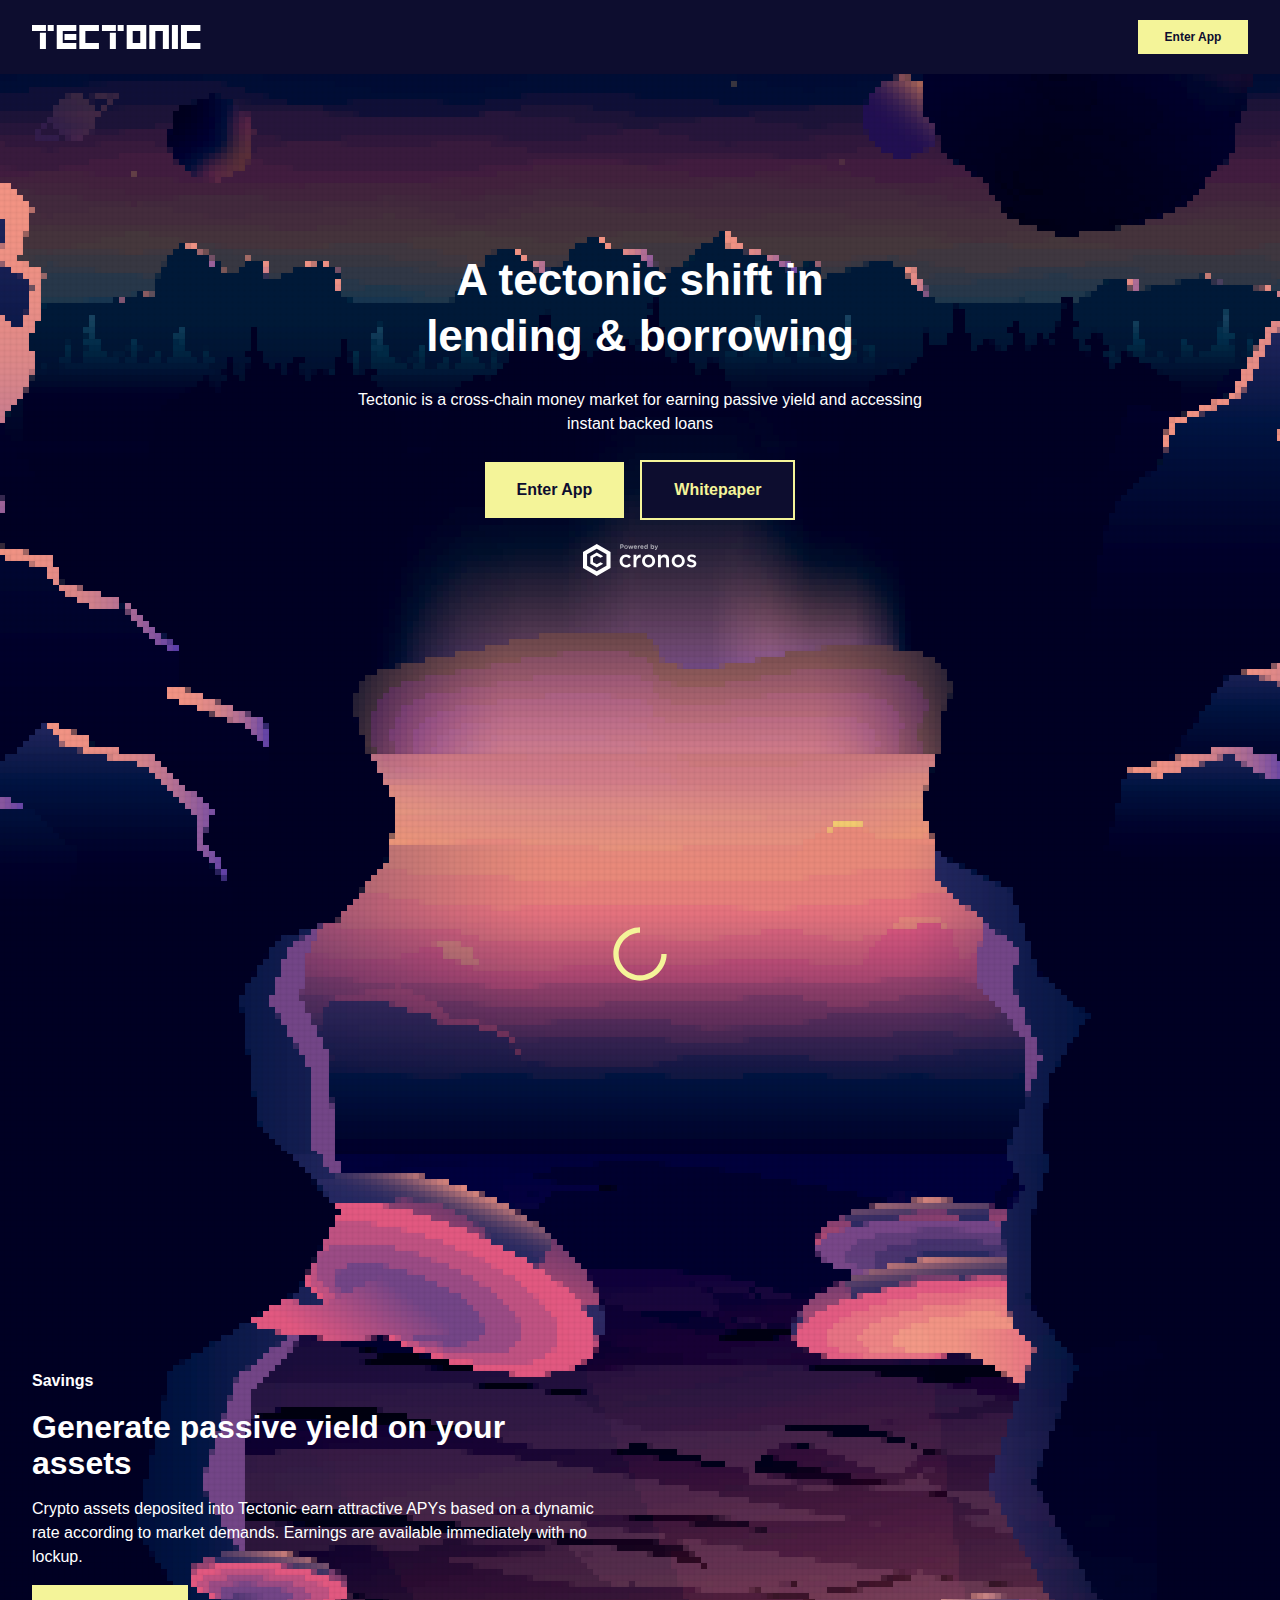
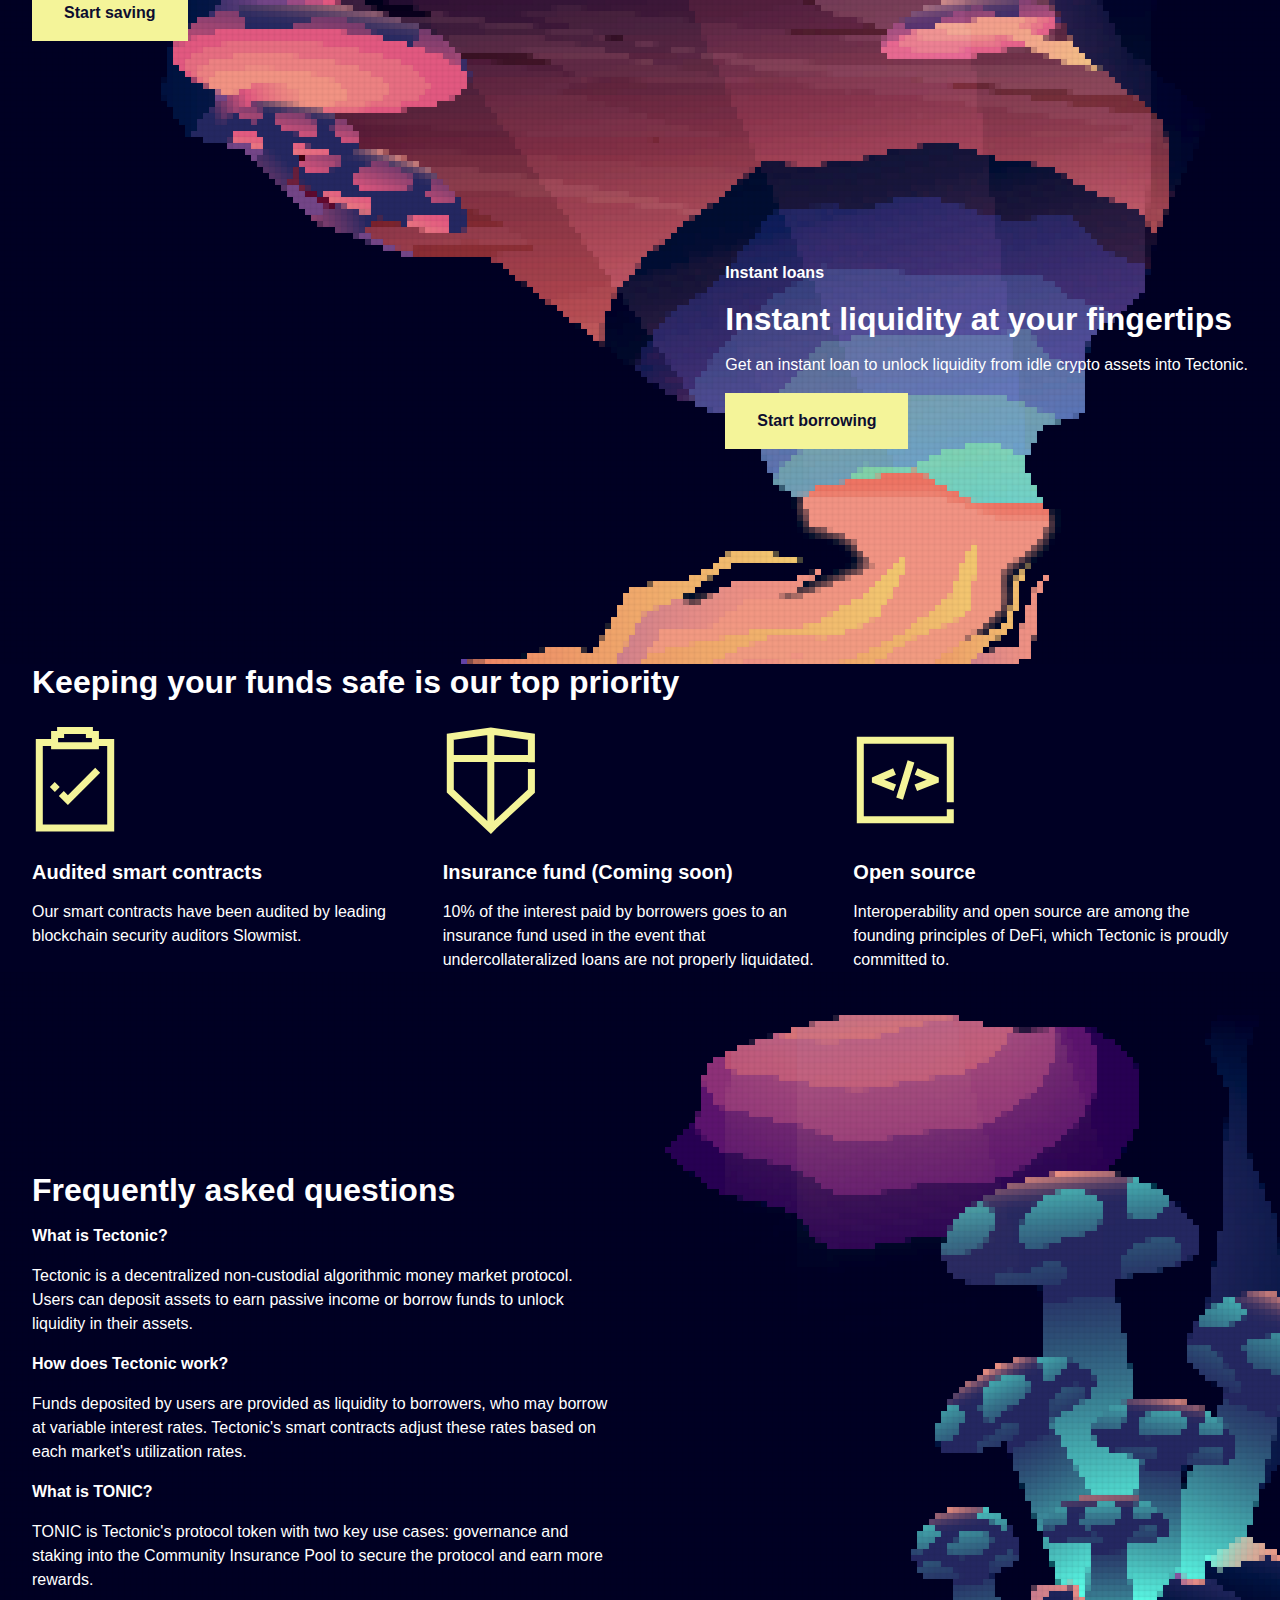
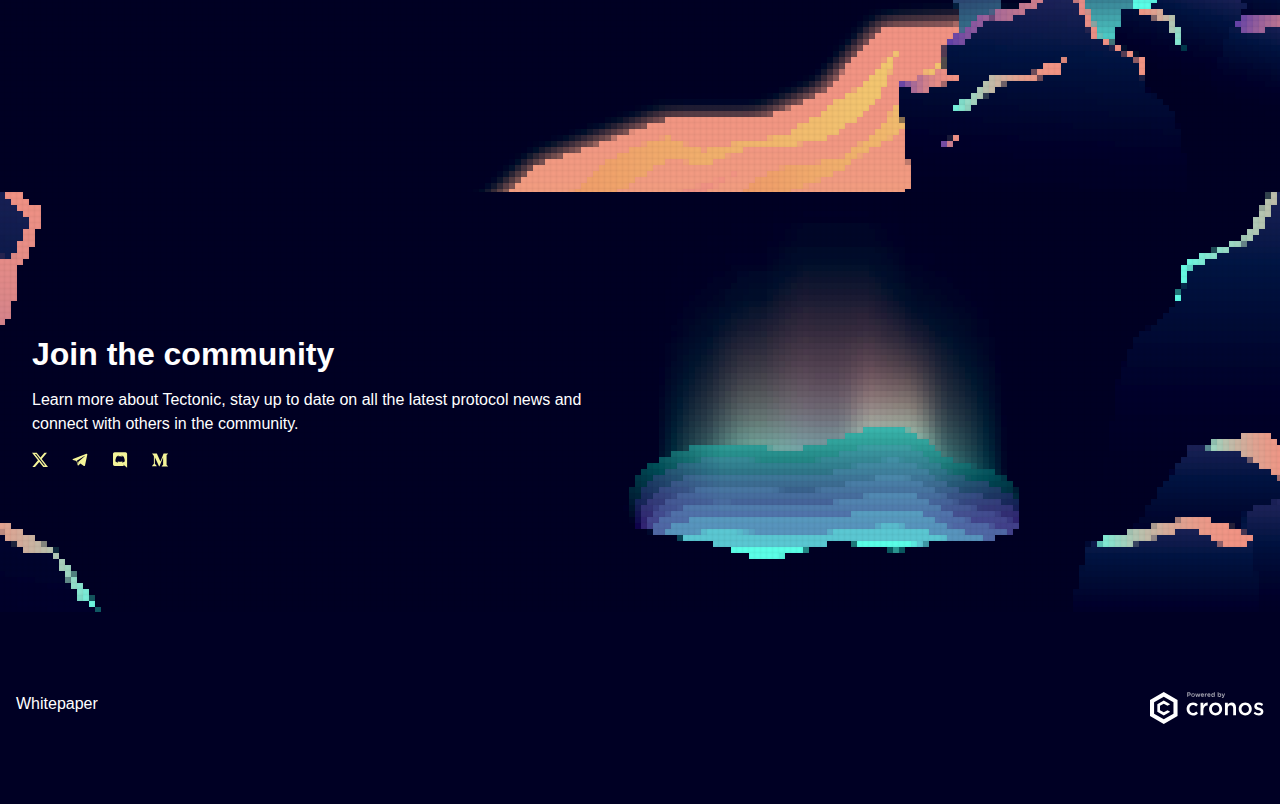
==== index.htm @ 7218499a "Add files via upload" ====
﻿<!DOCTYPE html><html><head><meta charset="utf-8"><meta name="viewport" content="width=device-width"><title>Crypto Loans - Earn, Lend and Borrow Crypto on Cronos | Tectonic</title><meta property="og:title" content="Crypto Loans - Earn, Lend and Borrow Crypto on Cronos | Tectonic"><meta property="og:image:alt" content="Crypto Loans - Earn, Lend and Borrow Crypto on Cronos | Tectonic"><meta name="twitter:title" content="Crypto Loans - Earn, Lend and Borrow Crypto on Cronos | Tectonic"><meta name="description" content="Tectonic is the first lending and borrowing platform of the Cronos ecosystem, powered by the TONIC governance token. Tectonic is your gateway to earn passive yield and accessing instant backed loans."><meta property="og:description" content="Tectonic is the first lending and borrowing platform of the Cronos ecosystem, powered by the TONIC governance token. Tectonic is your gateway to earn passive yield and accessing instant backed loans."><meta name="twitter:description" content="Tectonic is the first lending and borrowing platform of the Cronos ecosystem, powered by the TONIC governance token. Tectonic is your gateway to earn passive yield and accessing instant backed loans."><link rel="canonical" href="index.htm"><meta property="og:url" content="https://tectonic.finance/"><meta name="robots" content="index, follow, max-image-preview:large"><meta name="next-head-count" content="12"><link rel="icon" href="favicon.ico" sizes="any"><link rel="icon" href="icon.svg" type="image/svg+xml"><link rel="apple-touch-icon" href="apple-touch-icon.png"><link rel="manifest" href="manifest.webmanifest"><meta property="og:type" content="website"><meta property="og:image" content="https://tectonic.finance/assets/images/tectonic-banner.png"><meta property="og:site_name" content="Tectonic"><meta property="og:image:width" content="2000"><meta property="og:image:height" content="1000"><meta name="twitter:card" content="summary"><meta name="twitter:site" content="Tectonic"><meta name="twitter:image" content="https://tectonic.finance/assets/images/tectonic-banner.png"><link rel="preload" href="_next/static/css/7bace008965600a9.css" as="style"><link rel="stylesheet" href="_next/static/css/7bace008965600a9.css" data-n-g=""><noscript data-n-css=""></noscript><script defer="" nomodule="" src="_next/static/chunks/polyfills-c67a75d1b6f99dc8.js"></script><script src="_next/static/chunks/webpack-ae111f2d3a55ba76.js" defer=""></script><script src="_next/static/chunks/framework-8b7974553b1447ee.js" defer=""></script><script src="_next/static/chunks/main-c614d2a7a4d720ba.js" defer=""></script><script src="_next/static/chunks/pages/_app-7b3cba067f415919.js" defer=""></script><script src="_next/static/chunks/pages/index-b1480bbb6fadbadf.js" defer=""></script><script src="_next/static/_QkpFrs1NaNbDmNDRXl0k/_buildManifest.js" defer=""></script><script src="_next/static/_QkpFrs1NaNbDmNDRXl0k/_ssgManifest.js" defer=""></script></head><body class="bg-background text-white"><noscript><iframe src="https://www.googletagmanager.com/ns.html?id=GTM-WDXVLFX" height="0" width="0" style="display:none;visibility:hidden"></iframe></noscript><div id="__next" data-reactroot=""><nav class="bg-darkPrimary mobile:transparent desktop:px-4 tablet:px-4 mobile:px-2 flex pt-2.5 pb-2.5 z-11 justify-center mobile:fixed mobile:inset-x-0"><div class="flex w-full max-w-desktopContainer flex-row"><div class="flex flex-1 flex-col justify-center text-logo desktop:h-[34px] mobile:h-3"><svg xmlns="http://www.w3.org/2000/svg" width="1em" height="1em" fill="none" viewbox="0 0 169 24" class="h-3 w-[169px]"><g fill="#fff" clip-path="url(#tectonic_svg__a)"><path d="M24.739 0h19.59v6H30.763v12h13.564v6h-19.59V0zm7.75 8.998H44.32V15H32.49V9zM66.929 0v6H53.368v12h13.561v6h-19.59V0h19.59zM94.69 0h19.589v24h-19.59V0zm6.028 18h7.533V6h-7.533v12zM136.88 0v24h-6.025V6h-7.536v18h-6.025V0h19.586zm9.043 0v24h-6.028V0h6.028zm22.601 0v6h-13.561v12h13.561v6h-19.59V0h19.59zM83.873 7.735V24h-6.029V7.735h6.029zM69.943 0h13.954v6H69.943V0zM85.64 6h6.029V0H85.64v6zM13.924 7.735V24H7.901V7.735h6.023zM0 0h13.957v6H0V0zm15.699 6h6.025V0H15.7v6z"></path></g><defs><clippath id="tectonic_svg__a"><path fill="#fff" d="M0 0h168.775v24H0z"></path></clippath></defs></svg></div><div class="flex flex-1 justify-end mobile:hidden"><a class="font-semibold inline-block bg-yellowPrimary text-darkPrimary text-small py-1 px-2 inline-block min-w-[110px] text-center" href="markets/index.htm"><span>Enter App</span></a></div><div class="flex flex-1 flex-row justify-end desktop:hidden tablet:hidden"><button class="text-large"><svg width="1em" height="1em" viewbox="0 0 24 24" fill="none" xmlns="http://www.w3.org/2000/svg"><path d="M21.25 5H2.75a.75.75 0 000 1.5h18.5a.75.75 0 000-1.5zM21.25 11H2.75a.75.75 0 000 1.5h18.5a.75.75 0 000-1.5zM21.25 17H2.75a.75.75 0 000 1.5h18.5a.75.75 0 000-1.5z" fill="#fff"></path></svg></button></div></div></nav><div class="desktop:hidden tablet:hidden mobile:h-8"></div><main><div style="height:680px"><div style="height:680px" class="absolute -z-1 flex w-screen items-center justify-center"><img style="height:100%;width:1920px;overflow-y:hidden" class="object-cover" alt="Hero" src="images/hero-background.png"></div><section class="desktop:px-4 tablet:px-4 mobile:px-2 flex content-center justify-center h-full"><div class="desktop:max-w-desktopContainer w-full flex items-center justify-center"><div style="max-width:583px" class="flex flex-col items-center justify-center"><h1 class="text-white text-heading1 font-bold mb-3 inline-block text-center"><span class="block">A tectonic shift in</span><span class="block">lending &amp; borrowing</span></h1><p class="text-white text-body mb-3 text-center">Tectonic is a cross-chain money market for earning passive yield and accessing instant backed loans</p><div class="mb-3 flex w-full items-center justify-center mobile:flex-col"><a class="font-semibold inline-block bg-yellowPrimary text-darkPrimary text-body py-2 px-4 inline-block desktop:mr-2 tablet:mr-2 mobile:mb-2" href="markets.html">Enter App</a><a class="font-semibold inline-block bg-darkPrimary border-2 border-yellowPrimary text-yellowPrimary text-body py-2 px-4 inline-block" rel="noopener noreferrer" target="_blank" href="https://tectonic.gitbook.io/docs/introduction/what-is-tectonic">Whitepaper</a></div><div class="flex flex-1 flex-col justify-start"><svg width="1em" height="1em" viewbox="0 0 114 32" fill="none" xmlns="http://www.w3.org/2000/svg" class="h-4 w-[114px]"><path d="M13.776 0L0 8.002V24l13.776 8 13.773-8V8.002L13.776 0zm9.691 21.63l-9.691 5.627-9.694-5.628V10.373l9.694-5.628 9.691 5.628v11.256z" fill="#fff"></path><path d="M20.209 19.737l-6.433 3.736-6.435-3.736v-7.472l6.435-3.737 6.433 3.737-2.68 1.556-3.753-2.18-3.755 2.18v4.358l3.755 2.18 3.753-2.18 2.68 1.558zM53.368 13.603v-2.777h-2.833v12.328h2.833v-4.693c0-3.27 1.719-4.881 4.179-4.881h.162v-2.989c-2.16-.093-3.57 1.167-4.341 3.012zm12.236-3.035c-3.761 0-6.546 2.92-6.546 6.444v.047c0 3.5 2.762 6.381 6.5 6.381 3.784 0 6.571-2.919 6.571-6.422v-.046c0-3.532-2.756-6.404-6.525-6.404zm3.716 6.49c0 2.125-1.441 3.9-3.716 3.9-2.182 0-3.736-1.797-3.736-3.946v-.046c0-2.149 1.44-3.923 3.69-3.923 2.205 0 3.761 1.797 3.761 3.969v.047zm-26.216 3.9c-2.16 0-3.668-1.75-3.668-3.946v-.046c0-2.149 1.509-3.923 3.553-3.923 1.391 0 2.297.654 3.156 1.542l1.766-1.892c-1.161-1.262-2.602-2.125-4.9-2.125-3.693 0-6.381 2.942-6.381 6.444v.047c0 3.5 2.692 6.381 6.338 6.381 2.392 0 3.808-.957 5.015-2.311l-1.694-1.682c-.91.904-1.861 1.51-3.185 1.51zm66.491-5.089c-1.441-.467-2.763-.842-2.763-1.752v-.047c0-.677.628-1.215 1.719-1.215 1.029 0 2.275.445 3.459 1.168l1.115-2.008a8.464 8.464 0 00-4.504-1.401c-2.439 0-4.366 1.424-4.366 3.783v.048c0 2.334 2.019 3.087 3.831 3.594 1.441.444 2.74.772 2.74 1.729v.047c0 .824-.696 1.33-1.904 1.33-1.254 0-2.676-.512-4.017-1.517l-1.253 1.914a8.438 8.438 0 005.2 1.853c2.554 0 4.551-1.284 4.551-3.876v-.047c-.01-2.226-2.036-3.043-3.818-3.603h.01zm-27.968-5.3c-1.904 0-3.042 1.002-3.83 2.146v-1.89h-2.833v12.33h2.833v-6.96c0-1.915 1.136-3.06 2.762-3.06 1.672 0 2.625 1.1 2.625 3.014v7h2.808v-7.865c0-2.849-1.592-4.716-4.365-4.716zm13.63 0c-3.76 0-6.546 2.918-6.546 6.443v.047c0 3.5 2.763 6.381 6.5 6.381 3.784 0 6.572-2.919 6.572-6.422v-.046c0-3.532-2.767-6.404-6.526-6.404zm3.716 6.49c0 2.124-1.441 3.899-3.716 3.899-2.182 0-3.738-1.797-3.738-3.946v-.046c0-2.149 1.44-3.923 3.693-3.923 2.204 0 3.76 1.797 3.76 3.969v.047z" fill="#fff"></path><path d="M37.167.352h1.853c1.074 0 1.727.638 1.727 1.56v.013c0 1.043-.824 1.585-1.824 1.585h-.756v1.354h-.992L37.167.352zm1.779 2.275c.496 0 .786-.297.786-.684v-.012c0-.445-.309-.683-.805-.683h-.768v1.379h.787zM41.17 3.156v-.013a1.813 1.813 0 011.876-1.799A1.795 1.795 0 0144.9 3.13v.014a1.871 1.871 0 01-3.738.013h.01zm2.772 0v-.013a.917.917 0 00-1.263-.885.885.885 0 00-.54.871v.014a.917.917 0 001.263.884.885.885 0 00.54-.871zM45.175 1.408h.992l.562 2.092.65-2.108h.845l.658 2.114.566-2.102h.974l-1.077 3.48h-.883l-.663-2.12-.677 2.12h-.877l-1.07-3.476zM50.68 3.156v-.013c0-.986.701-1.799 1.708-1.799 1.153 0 1.682.896 1.682 1.876 0 .078 0 .168-.013.259h-2.404a.799.799 0 00.844.675 1.13 1.13 0 00.838-.354l.56.496a1.824 1.824 0 01-3.216-1.14zm2.43-.29c-.06-.439-.317-.735-.728-.735-.412 0-.671.29-.748.735h1.476zM54.798 1.408h.988v.698c.206-.478.523-.787 1.102-.762v1.03h-.052c-.65 0-1.05.393-1.05 1.218v1.276h-.988v-3.46zM57.227 3.156v-.013c0-.986.703-1.799 1.707-1.799 1.155 0 1.684.896 1.684 1.876 0 .078 0 .168-.015.259h-2.4a.799.799 0 00.844.675 1.137 1.137 0 00.838-.354l.56.496a1.823 1.823 0 01-3.218-1.14zm2.436-.29c-.058-.439-.315-.735-.729-.735s-.669.29-.747.735h1.476zM61.194 3.144v-.015c0-1.153.754-1.785 1.573-1.785a1.328 1.328 0 011.077.509V.159h.977v4.706h-.977v-.497a1.272 1.272 0 01-1.077.56c-.805 0-1.573-.632-1.573-1.784zm2.662 0v-.015c0-.572-.38-.953-.838-.953-.457 0-.85.375-.85.953v.015c0 .572.385.953.844.953.46 0 .844-.381.844-.953zM68.613 4.414v.45h-.98V.16h.98v1.747a1.27 1.27 0 011.077-.562c.805 0 1.573.632 1.573 1.785v.015c0 1.152-.754 1.784-1.573 1.784a1.33 1.33 0 01-1.077-.514zm1.67-1.27v-.015c0-.572-.387-.953-.844-.953-.457 0-.838.38-.838.953v.015c0 .572.38.953.838.953.457 0 .844-.373.844-.953zM74.093 1.408h1.017l-1.328 3.533c-.263.702-.547.965-1.134.965a1.618 1.618 0 01-.869-.239l.328-.708a.908.908 0 00.411.136.327.327 0 00.342-.226l-1.346-3.46h1.029l.786 2.352.764-2.353z" fill="#fff" fill-opacity="0.6"></path></svg></div></div></div></section></div><div style="height:400px"><div style="height:400px" class="absolute -z-1 flex w-screen items-center justify-center"><img style="height:100%;width:1920px;overflow-y:hidden" class="object-cover" alt="Hero" src="images/total-value-background.png"></div><section class="desktop:px-4 tablet:px-4 mobile:px-2 flex content-center justify-center h-full"><div class="desktop:max-w-desktopContainer w-full flex items-center justify-center mobile:items-center"><div class="max-w-xl"><svg width="1em" height="1em" viewbox="0 0 24 24" fill="none" xmlns="http://www.w3.org/2000/svg" class="inline-block h-8 w-8 animate-spin"><path d="M12 22c5.421 0 10-4.579 10-10h-2c0 4.337-3.663 8-8 8s-8-3.663-8-8c0-4.336 3.663-8 8-8V2C6.579 2 2 6.58 2 12c0 5.421 4.579 10 10 10z" fill="#F4F499"></path></svg></div></div></section></div><div style="height:1110px"><div style="height:1110px" class="absolute -z-1 flex w-screen items-center justify-center"><img style="height:100%;width:1920px;overflow-y:hidden" class="object-cover" alt="Hero" src="images/introduction-background.png"></div><section class="desktop:px-4 tablet:px-4 mobile:px-2 flex content-center justify-center h-full"><div class="desktop:max-w-desktopContainer w-full flex flex-col items-start justify-center mobile:items-center"><div class="mb-[220px]"><div class="flex flex-col max-w-xl"><div class="mb-2"><h2 class="text-white font-semibold">Savings</h2></div><div class="mb-2"><h3 class="text-white text-heading2 font-bold">Generate passive yield on your assets</h3></div><div class="mb-2"><p class="text-white text-body">Crypto assets deposited into Tectonic earn attractive APYs based on a dynamic rate according to market demands. Earnings are available immediately with no lockup.</p></div><div class=""><a class="font-semibold inline-block bg-yellowPrimary text-darkPrimary text-body py-2 px-4 inline-block" href="markets/index.htm">Start saving</a></div></div></div><div class="self-end"><div class="flex flex-col max-w-xl"><div class="mb-2"><h2 class="text-white font-semibold">Instant loans</h2></div><div class="mb-2"><h3 class="text-white text-heading2 font-bold">Instant liquidity at your fingertips</h3></div><div class="mb-2"><p class="text-white text-body">Get an instant loan to unlock liquidity from idle crypto assets into Tectonic.</p></div><div class=""><a class="font-semibold inline-block bg-yellowPrimary text-darkPrimary text-body py-2 px-4 inline-block" href="markets/index.htm">Start borrowing</a></div></div></div></div></section></div><div><section class="desktop:px-4 tablet:px-4 mobile:px-2 flex content-center justify-center h-full"><div class="desktop:max-w-desktopContainer w-full flex items-center justify-center"><div class="flex flex-col"><div class="mb-2"><h2 class="text-white text-heading2 font-bold">Keeping your funds safe is our top priority</h2></div><div class=""><div class="flex flex-col desktop:flex-row "><div class="desktop:mr-2 tablet:mb-2 mobile:mb-2 flex-1"><div class="flex flex-col"><div class="mb-2"><svg width="1em" height="1em" viewbox="0 0 128 128" fill="none" xmlns="http://www.w3.org/2000/svg" class="w-[128px] h-[128px]"><path d="M44 29.8h19.4V18.5h-6v-4H28.6v4h-6v11.3H44z" stroke="#F4F499" stroke-width="7" stroke-miterlimit="10"></path><path d="M22.6 26.4H7.3V112h71.4V26.4H63.4" stroke="#F4F499" stroke-width="7" stroke-miterlimit="10"></path><path d="M29.3 77.5l6.6 6.6 29.8-29.8M25.3 73.5l-5-4.9" stroke="#F4F499" stroke-width="7" stroke-miterlimit="10"></path></svg></div><div class="mb-2"><h3 class="text-white text-heading3 font-bold">Audited smart contracts</h3></div><div class=""><p class="text-white text-body">Our smart contracts have been audited by leading blockchain security auditors Slowmist.</p></div></div></div><div class="desktop:mr-2 tablet:mb-2 mobile:mb-2 flex-1"><div class="flex flex-col"><div class="mb-2"><svg width="1em" height="1em" viewbox="0 0 128 128" fill="none" xmlns="http://www.w3.org/2000/svg" class="w-[128px] h-[128px]"><path d="M88.4 46.2V20.8L47.8 15 7.3 20.8v54.3L47.8 113l2.7-2.8 37.9-35.1v-22M7.3 42.6h81.1M47.8 15v98" stroke="#F4F499" stroke-width="7" stroke-miterlimit="10"></path></svg></div><div class="mb-2"><h3 class="text-white text-heading3 font-bold">Insurance fund (Coming soon)</h3></div><div class=""><p class="text-white text-body">10% of the interest paid by borrowers goes to an insurance fund used in the event that undercollateralized loans are not properly liquidated.</p></div></div></div><div class="flex-1"><div class="flex flex-col"><div class="mb-2"><svg width="1em" height="1em" viewbox="0 0 128 128" fill="none" xmlns="http://www.w3.org/2000/svg" class="w-[128px] h-[128px]"><path d="M97.3 86.2V24.3h-90v79.4h90V93.2" stroke="#F4F499" stroke-width="7" stroke-miterlimit="10"></path><path d="M41.5 55.5l-19.1 8.3v.3l6.2 2.5 13.2 5.1M63.1 55.5l19.2 8.3v.3l-6.2 2.5-13.3 5.1M58 45.4L46.6 82.6" stroke="#F4F499" stroke-width="7" stroke-miterlimit="10"></path></svg></div><div class="mb-2"><h3 class="text-white text-heading3 font-bold">Open source</h3></div><div class=""><p class="text-white text-body">Interoperability and open source are among the founding principles of DeFi, which Tectonic is proudly committed to.</p></div></div></div></div></div></div></div></section></div><div style="height:820px"><div style="height:820px" class="absolute -z-1 flex w-screen items-center justify-center"><img style="height:100%;width:1920px;overflow-y:hidden" class="object-cover" alt="Hero" src="images/faq-background.png"></div><section class="desktop:px-4 tablet:px-4 mobile:px-2 flex content-center justify-center h-full"><div class="desktop:max-w-desktopContainer w-full flex flex-col items-start justify-center mobile:items-center"><div class="flex flex-col max-w-xl"><div class="mb-2"><h2 class="text-white text-heading2 font-bold">Frequently asked questions</h2></div><div class="mb-2"><h3 class="text-white font-semibold">What is Tectonic?</h3></div><div class="mb-2"><p class="text-white text-body">Tectonic is a decentralized non-custodial algorithmic money market protocol. Users can deposit assets to earn passive income or borrow funds to unlock liquidity in their assets.</p></div><div class="mb-2"><h3 class="text-white font-semibold">How does Tectonic work?</h3></div><div class="mb-2"><p class="text-white text-body">Funds deposited by users are provided as liquidity to borrowers, who may borrow at variable interest rates. Tectonic&#x27;s smart contracts adjust these rates based on each market&#x27;s utilization rates.</p></div><div class="mb-2"><h3 class="text-white font-semibold">What is TONIC?</h3></div><div class=""><p class="text-white text-body">TONIC is Tectonic&#x27;s protocol token with two key use cases: governance and staking into the Community Insurance Pool to secure the protocol and earn more rewards.</p></div></div></div></section></div><div style="height:420px"><div style="height:420px" class="absolute -z-1 flex w-screen items-center justify-center"><img style="height:100%;width:1920px;overflow-y:hidden" class="object-cover" alt="Hero" src="images/community-background.png"></div><section class="desktop:px-4 tablet:px-4 mobile:px-2 flex content-center justify-center h-full"><div class="desktop:max-w-desktopContainer w-full flex items-center justify-start mobile:justify-center"><div class="flex flex-col max-w-xl"><div class="mb-2"><h2 class="text-white text-heading2 font-bold">Join the community</h2></div><div class="mb-2"><p class="text-white text-body">Learn more about Tectonic, stay up to date on all the latest protocol news and connect with others in the community.</p></div><div class=""><div class="flex flex-row items-center"><a class="pr-3" href="https://twitter.com/TectonicFi" rel="noopener noreferrer" target="_blank"><svg width="1em" height="1em" viewbox="0 0 36 36" fill="none" xmlns="http://www.w3.org/2000/svg"><path fill-rule="evenodd" clip-rule="evenodd" d="M13.486 18.658L0 1.5h10.682l8.325 10.605L27.9 1.548h5.883L21.85 15.728 36 33.751H25.35l-9.014-11.468-9.624 11.436H.797l12.69-15.061zm13.416 11.914L6.55 4.679h2.578l20.327 25.893h-2.553z" fill="#F4F499"></path></svg></a><a class="pr-3" href="https://t.me/TectonicOfficial" rel="noopener noreferrer" target="_blank"><svg width="1em" height="1em" viewbox="0 0 24 20" fill="none" xmlns="http://www.w3.org/2000/svg"><path fill-rule="evenodd" clip-rule="evenodd" d="M1.44 8.53L21.61.66A1.049 1.049 0 0123 1.87l-3.48 16.44c-.03.15-.1.29-.19.42-.35.48-1.03.59-1.51.23l-5.2-3.82-2.65 2.71a.883.883 0 01-1.47-.35l-1.88-6.07L1.5 9.92a.755.755 0 01-.49-.45.73.73 0 01.43-.94zm8.21 4.08l9.4-8.29c.04-.06.06-.14.03-.21a.257.257 0 00-.3-.18L7.76 10.79c-.21.1-.32.34-.25.57l1.41 4.77c.01.03.04.06.07.07.06.02.11-.01.13-.07l.36-3.2c.02-.12.08-.24.17-.32z" fill="#F4F499"></path></svg></a><a class="pr-3" href="https://discord.gg/jqaxqK7KBR" rel="noopener noreferrer" target="_blank"><svg width="1em" height="1em" viewbox="0 0 20 22" fill="none" xmlns="http://www.w3.org/2000/svg"><path d="M13.216 14.293s-.403-.47-.73-.864c1.45-.403 2.007-1.277 2.007-1.277-.451.298-.883.5-1.267.643a8.553 8.553 0 01-1.604.47 7.966 7.966 0 01-2.87-.009 7.624 7.624 0 01-1.622-.47 7.29 7.29 0 01-.807-.365c-.038-.02-.067-.029-.096-.058a.162.162 0 00-.048-.019c-.201-.106-.307-.182-.307-.182s.528.854 1.94 1.267c-.337.413-.74.893-.74.893-2.448-.077-3.38-1.642-3.38-1.642 0-3.466 1.594-6.278 1.594-6.278C6.88 5.24 8.387 5.269 8.387 5.269l.115.134c-2.016.538-2.918 1.402-2.918 1.402s.24-.125.653-.307c1.18-.51 2.121-.644 2.515-.682.067-.01.125-.02.192-.02a9.331 9.331 0 015.568 1.008s-.874-.815-2.755-1.372l.153-.173s1.517-.029 3.101 1.133c0 0 1.594 2.813 1.594 6.278-.02-.019-.941 1.546-3.389 1.623zM17.488.229H2.656C1.408.229.39 1.227.39 2.456V17.01c0 1.228 1.018 2.227 2.266 2.227h12.547l-.585-1.987 1.42 1.276 1.335 1.2 2.39 2.036V2.456c-.01-1.229-1.027-2.227-2.275-2.227z" fill="#F4F499"></path></svg></a><a class="pr-3" href="https://medium.com/@0xTectonic" rel="noopener noreferrer" target="_blank"><svg width="1em" height="1em" viewbox="0 0 20 16" fill="none" xmlns="http://www.w3.org/2000/svg"><path d="M2.372 3.264a.784.784 0 00-.252-.658L.252.339V0H6.05l4.482 9.905L14.472 0H20v.339L18.403 1.88a.472.472 0 00-.177.452v11.334a.473.473 0 00.177.452l1.56 1.542V16h-7.844v-.339l1.616-1.58c.159-.16.159-.207.159-.451V4.468L9.402 15.962h-.606L3.566 4.468v7.704c-.043.323.064.65.29.884l2.101 2.568v.338H0v-.338l2.1-2.568a1.03 1.03 0 00.272-.884V3.264z" fill="#F4F499"></path></svg></a></div></div></div></div></section></div></main><footer class="bg-background"><div class="tablet:flex-row desktop:flex-row max-w-desktopContainer mx-auto flex flex-col justify-between px-2 py-10"><div class="tablet:flex-row desktop:flex-row flex flex-col"><div class="tablet:mb-0 desktop:mb-0 tablet:mr-2 desktop:mr-2 mb-2 mr-0 text-white"><a href="https://tectonic.gitbook.io/docs/introduction/what-is-tectonic" rel="noopener noreferrer" target="_blank">Whitepaper</a></div></div><div class="tablet:mt-0 desktop:mt-0 mt-4 flex flex-col justify-center"><svg width="1em" height="1em" viewbox="0 0 114 32" fill="none" xmlns="http://www.w3.org/2000/svg" class="h-4 w-[114px]"><path d="M13.776 0L0 8.002V24l13.776 8 13.773-8V8.002L13.776 0zm9.691 21.63l-9.691 5.627-9.694-5.628V10.373l9.694-5.628 9.691 5.628v11.256z" fill="#fff"></path><path d="M20.209 19.737l-6.433 3.736-6.435-3.736v-7.472l6.435-3.737 6.433 3.737-2.68 1.556-3.753-2.18-3.755 2.18v4.358l3.755 2.18 3.753-2.18 2.68 1.558zM53.368 13.603v-2.777h-2.833v12.328h2.833v-4.693c0-3.27 1.719-4.881 4.179-4.881h.162v-2.989c-2.16-.093-3.57 1.167-4.341 3.012zm12.236-3.035c-3.761 0-6.546 2.92-6.546 6.444v.047c0 3.5 2.762 6.381 6.5 6.381 3.784 0 6.571-2.919 6.571-6.422v-.046c0-3.532-2.756-6.404-6.525-6.404zm3.716 6.49c0 2.125-1.441 3.9-3.716 3.9-2.182 0-3.736-1.797-3.736-3.946v-.046c0-2.149 1.44-3.923 3.69-3.923 2.205 0 3.761 1.797 3.761 3.969v.047zm-26.216 3.9c-2.16 0-3.668-1.75-3.668-3.946v-.046c0-2.149 1.509-3.923 3.553-3.923 1.391 0 2.297.654 3.156 1.542l1.766-1.892c-1.161-1.262-2.602-2.125-4.9-2.125-3.693 0-6.381 2.942-6.381 6.444v.047c0 3.5 2.692 6.381 6.338 6.381 2.392 0 3.808-.957 5.015-2.311l-1.694-1.682c-.91.904-1.861 1.51-3.185 1.51zm66.491-5.089c-1.441-.467-2.763-.842-2.763-1.752v-.047c0-.677.628-1.215 1.719-1.215 1.029 0 2.275.445 3.459 1.168l1.115-2.008a8.464 8.464 0 00-4.504-1.401c-2.439 0-4.366 1.424-4.366 3.783v.048c0 2.334 2.019 3.087 3.831 3.594 1.441.444 2.74.772 2.74 1.729v.047c0 .824-.696 1.33-1.904 1.33-1.254 0-2.676-.512-4.017-1.517l-1.253 1.914a8.438 8.438 0 005.2 1.853c2.554 0 4.551-1.284 4.551-3.876v-.047c-.01-2.226-2.036-3.043-3.818-3.603h.01zm-27.968-5.3c-1.904 0-3.042 1.002-3.83 2.146v-1.89h-2.833v12.33h2.833v-6.96c0-1.915 1.136-3.06 2.762-3.06 1.672 0 2.625 1.1 2.625 3.014v7h2.808v-7.865c0-2.849-1.592-4.716-4.365-4.716zm13.63 0c-3.76 0-6.546 2.918-6.546 6.443v.047c0 3.5 2.763 6.381 6.5 6.381 3.784 0 6.572-2.919 6.572-6.422v-.046c0-3.532-2.767-6.404-6.526-6.404zm3.716 6.49c0 2.124-1.441 3.899-3.716 3.899-2.182 0-3.738-1.797-3.738-3.946v-.046c0-2.149 1.44-3.923 3.693-3.923 2.204 0 3.76 1.797 3.76 3.969v.047z" fill="#fff"></path><path d="M37.167.352h1.853c1.074 0 1.727.638 1.727 1.56v.013c0 1.043-.824 1.585-1.824 1.585h-.756v1.354h-.992L37.167.352zm1.779 2.275c.496 0 .786-.297.786-.684v-.012c0-.445-.309-.683-.805-.683h-.768v1.379h.787zM41.17 3.156v-.013a1.813 1.813 0 011.876-1.799A1.795 1.795 0 0144.9 3.13v.014a1.871 1.871 0 01-3.738.013h.01zm2.772 0v-.013a.917.917 0 00-1.263-.885.885.885 0 00-.54.871v.014a.917.917 0 001.263.884.885.885 0 00.54-.871zM45.175 1.408h.992l.562 2.092.65-2.108h.845l.658 2.114.566-2.102h.974l-1.077 3.48h-.883l-.663-2.12-.677 2.12h-.877l-1.07-3.476zM50.68 3.156v-.013c0-.986.701-1.799 1.708-1.799 1.153 0 1.682.896 1.682 1.876 0 .078 0 .168-.013.259h-2.404a.799.799 0 00.844.675 1.13 1.13 0 00.838-.354l.56.496a1.824 1.824 0 01-3.216-1.14zm2.43-.29c-.06-.439-.317-.735-.728-.735-.412 0-.671.29-.748.735h1.476zM54.798 1.408h.988v.698c.206-.478.523-.787 1.102-.762v1.03h-.052c-.65 0-1.05.393-1.05 1.218v1.276h-.988v-3.46zM57.227 3.156v-.013c0-.986.703-1.799 1.707-1.799 1.155 0 1.684.896 1.684 1.876 0 .078 0 .168-.015.259h-2.4a.799.799 0 00.844.675 1.137 1.137 0 00.838-.354l.56.496a1.823 1.823 0 01-3.218-1.14zm2.436-.29c-.058-.439-.315-.735-.729-.735s-.669.29-.747.735h1.476zM61.194 3.144v-.015c0-1.153.754-1.785 1.573-1.785a1.328 1.328 0 011.077.509V.159h.977v4.706h-.977v-.497a1.272 1.272 0 01-1.077.56c-.805 0-1.573-.632-1.573-1.784zm2.662 0v-.015c0-.572-.38-.953-.838-.953-.457 0-.85.375-.85.953v.015c0 .572.385.953.844.953.46 0 .844-.381.844-.953zM68.613 4.414v.45h-.98V.16h.98v1.747a1.27 1.27 0 011.077-.562c.805 0 1.573.632 1.573 1.785v.015c0 1.152-.754 1.784-1.573 1.784a1.33 1.33 0 01-1.077-.514zm1.67-1.27v-.015c0-.572-.387-.953-.844-.953-.457 0-.838.38-.838.953v.015c0 .572.38.953.838.953.457 0 .844-.373.844-.953zM74.093 1.408h1.017l-1.328 3.533c-.263.702-.547.965-1.134.965a1.618 1.618 0 01-.869-.239l.328-.708a.908.908 0 00.411.136.327.327 0 00.342-.226l-1.346-3.46h1.029l.786 2.352.764-2.353z" fill="#fff" fill-opacity="0.6"></path></svg></div></div></footer></div><script id="__NEXT_DATA__" type="application/json">{"props":{"pageProps":{}},"page":"/","query":{},"buildId":"_QkpFrs1NaNbDmNDRXl0k","nextExport":true,"autoExport":true,"isFallback":false,"scriptLoader":[]}</script></body></html>
---- _next/static/css/7bace008965600a9.css ----
@import "../../../css2";*,:after,:before{box-sizing:border-box;border:0 solid}:after,:before{--tw-content:""}html{line-height:1.5;-webkit-text-size-adjust:100%;-moz-tab-size:4;-o-tab-size:4;tab-size:4;font-family:Montserrat,sans-serif}body{margin:0;line-height:inherit}hr{height:0;color:inherit;border-top-width:1px}abbr:where([title]){-webkit-text-decoration:underline dotted;text-decoration:underline dotted}h1,h2,h3,h4,h5,h6{font-size:inherit;font-weight:inherit}a{text-decoration:inherit}b,strong{font-weight:bolder}code,kbd,pre,samp{font-family:Montserrat,sans-serif;font-size:1em}small{font-size:80%}sub,sup{font-size:75%;line-height:0;position:relative;vertical-align:baseline}sub{bottom:-.25em}sup{top:-.5em}table{text-indent:0;border-color:inherit;border-collapse:collapse}button,input,optgroup,select,textarea{font-family:inherit;font-size:100%;line-height:inherit;color:inherit;margin:0;padding:0}button,select{text-transform:none}[type=button],[type=reset],[type=submit],button{-webkit-appearance:button;background-color:transparent;background-image:none}:-moz-focusring{outline:auto}:-moz-ui-invalid{box-shadow:none}progress{vertical-align:baseline}::-webkit-inner-spin-button,::-webkit-outer-spin-button{height:auto}[type=search]{-webkit-appearance:textfield;outline-offset:-2px}::-webkit-search-decoration{-webkit-appearance:none}::-webkit-file-upload-button{-webkit-appearance:button;font:inherit}summary{display:list-item}blockquote,dd,dl,figure,h1,h2,h3,h4,h5,h6,hr,p,pre{margin:0}fieldset{margin:0}fieldset,legend{padding:0}menu,ol,ul{list-style:none;margin:0;padding:0}textarea{resize:vertical}input::-moz-placeholder,textarea::-moz-placeholder{opacity:1;color:#9ca3af}input::placeholder,textarea::placeholder{opacity:1;color:#9ca3af}[role=button],button{cursor:pointer}:disabled{cursor:default}audio,canvas,embed,iframe,img,object,svg,video{display:block;vertical-align:middle}img,video{max-width:100%;height:auto}[hidden]{display:none}*,:after,:before{--tw-translate-x:0;--tw-translate-y:0;--tw-rotate:0;--tw-skew-x:0;--tw-skew-y:0;--tw-scale-x:1;--tw-scale-y:1;--tw-pan-x: ;--tw-pan-y: ;--tw-pinch-zoom: ;--tw-scroll-snap-strictness:proximity;--tw-ordinal: ;--tw-slashed-zero: ;--tw-numeric-figure: ;--tw-numeric-spacing: ;--tw-numeric-fraction: ;--tw-ring-inset: ;--tw-ring-offset-width:0px;--tw-ring-offset-color:#fff;--tw-ring-color:rgba(59,130,246,.5);--tw-ring-offset-shadow:0 0 #0000;--tw-ring-shadow:0 0 #0000;--tw-shadow:0 0 #0000;--tw-shadow-colored:0 0 #0000;--tw-blur: ;--tw-brightness: ;--tw-contrast: ;--tw-grayscale: ;--tw-hue-rotate: ;--tw-invert: ;--tw-saturate: ;--tw-sepia: ;--tw-drop-shadow: ;--tw-backdrop-blur: ;--tw-backdrop-brightness: ;--tw-backdrop-contrast: ;--tw-backdrop-grayscale: ;--tw-backdrop-hue-rotate: ;--tw-backdrop-invert: ;--tw-backdrop-opacity: ;--tw-backdrop-saturate: ;--tw-backdrop-sepia: }.container{width:100%}@media(min-width:769px){.container{max-width:769px}}@media(min-width:1081px){.container{max-width:1081px}}.pointer-events-none{pointer-events:none}.visible{visibility:visible}.invisible{visibility:hidden}.static{position:static}.fixed{position:fixed}.absolute{position:absolute}.relative{position:relative}.inset-0{top:0;right:0;bottom:0;left:0}.top-\[64px\]{top:64px}.top-\[74px\]{top:74px}.-bottom-0\.5{bottom:-4px}.-bottom-0{bottom:0}.left-9{left:72px}.-right-2\.5{right:-20px}.-right-2{right:-16px}.bottom-0{bottom:0}.right-0{right:0}.top-0{top:0}.left-0{left:0}.right-\[12px\]{right:12px}.top-\[12px\]{top:12px}.top-1{top:8px}.left-1{left:8px}.-top-\[18px\]{top:-18px}.left-1\/2{left:50%}.left-3{left:24px}.bottom-\[105px\]{bottom:105px}.left-full{left:100%}.-top-\[26px\]{top:-26px}.isolate{isolation:isolate}.z-10{z-index:10}.-z-1{z-index:-1}.z-50{z-index:50}.z-20{z-index:20}.z-popup{z-index:99}.col-span-2{grid-column:span 2/span 2}.m-2{margin:16px}.m-\[-8px\]{margin:-8px}.m-\[-5px\]{margin:-5px}.m-\[2px\]{margin:2px}.m-auto{margin:auto}.m-\[-9px\]{margin:-9px}.mx-2{margin-left:16px;margin-right:16px}.mx-auto{margin-left:auto;margin-right:auto}.my-3{margin-top:24px;margin-bottom:24px}.mx-1{margin-left:8px;margin-right:8px}.my-2{margin-top:16px;margin-bottom:16px}.my-1{margin-top:8px;margin-bottom:8px}.\!my-4{margin-top:32px!important;margin-bottom:32px!important}.my-8{margin-top:64px;margin-bottom:64px}.mx-\[20\%\]{margin-left:20%;margin-right:20%}.my-1\.5{margin-top:12px;margin-bottom:12px}.my-4{margin-top:32px;margin-bottom:32px}.mx-3{margin-left:24px;margin-right:24px}.-mt-3{margin-top:-24px}.mb-3{margin-bottom:24px}.mb-2{margin-bottom:16px}.mt-3{margin-top:24px}.mt-2{margin-top:16px}.mt-8{margin-top:64px}.mr-2{margin-right:16px}.mr-1{margin-right:8px}.mb-1{margin-bottom:8px}.mt-1{margin-top:8px}.mt-4{margin-top:32px}.mb-4{margin-bottom:32px}.ml-2\.5{margin-left:20px}.ml-2{margin-left:16px}.mb-10{margin-bottom:80px}.mt-6{margin-top:48px}.mt-1\.5{margin-top:12px}.\!mb-3{margin-bottom:24px!important}.\!ml-0{margin-left:0!important}.mt-\[40vh\]{margin-top:40vh}.mb-\[220px\]{margin-bottom:220px}.mr-\[6px\]{margin-right:6px}.mt-\[28px\]{margin-top:28px}.mt-0\.5{margin-top:4px}.mt-0{margin-top:0}.ml-1{margin-left:8px}.ml-\[-5px\]{margin-left:-5px}.mb-0\.5{margin-bottom:4px}.mb-0{margin-bottom:0}.mt-5{margin-top:40px}.mr-0\.5{margin-right:4px}.mr-0{margin-right:0}.-ml-2{margin-left:-16px}.mb-5{margin-bottom:40px}.ml-0\.5{margin-left:4px}.ml-0{margin-left:0}.mt-7{margin-top:56px}.mb-\[6px\]{margin-bottom:6px}.mb-\[4px\]{margin-bottom:4px}.mt-\[4px\]{margin-top:4px}.mt-\[5px\]{margin-top:5px}.mr-\[5px\]{margin-right:5px}.mr-1\.5{margin-right:12px}.mb-2\.5{margin-bottom:20px}.mt-2\.5{margin-top:20px}.\!mt-0\.5{margin-top:4px!important}.\!mt-0{margin-top:0!important}.mb-\[2px\]{margin-bottom:2px}.ml-\[6px\]{margin-left:6px}.ml-4{margin-left:32px}.ml-1\.5{margin-left:12px}.ml-10{margin-left:80px}.ml-5{margin-left:40px}.ml-3{margin-left:24px}.ml-auto{margin-left:auto}.mt-9{margin-top:72px}.mt-auto{margin-top:auto}.mt-\[6px\]{margin-top:6px}.mt-\[10px\]{margin-top:10px}.mt-\[2px\]{margin-top:2px}.-mt-1{margin-top:-8px}.mb-\[12px\]{margin-bottom:12px}.-mt-2{margin-top:-16px}.mr-3{margin-right:24px}.mt-\[3px\]{margin-top:3px}.box-border{box-sizing:border-box}.block{display:block}.inline-block{display:inline-block}.inline{display:inline}.flex{display:flex}.inline-flex{display:inline-flex}.table{display:table}.table-cell{display:table-cell}.table-header-group{display:table-header-group}.table-row-group{display:table-row-group}.table-row{display:table-row}.grid{display:grid}.hidden{display:none}.h-2\.5{height:20px}.h-2{height:16px}.h-\[74px\]{height:74px}.h-3{height:24px}.h-\[calc\(100vh-64px\)\]{height:calc(100vh - 64px)}.h-4{height:32px}.h-\[calc\(100vh-74px\)\]{height:calc(100vh - 74px)}.h-fit{height:-webkit-fit-content;height:-moz-fit-content;height:fit-content}.h-\[2px\]{height:2px}.h-full{height:100%}.h-\[24px\]{height:24px}.h-8{height:64px}.h-\[500px\]{height:500px}.h-\[30px\]{height:30px}.h-\[12px\]{height:12px}.h-\[128px\]{height:128px}.h-\[300px\]{height:300px}.h-\[200px\]{height:200px}.h-\[557px\]{height:557px}.h-5{height:40px}.\!h-\[100vh\]{height:100vh!important}.h-\[666px\]{height:666px}.h-\[18px\]{height:18px}.h-\[1px\]{height:1px}.h-10,.h-\[80px\]{height:80px}.h-\[90px\]{height:90px}.h-\[16px\]{height:16px}.h-\[450px\]{height:450px}.h-\[400px\]{height:400px}.h-\[40px\]{height:40px}.h-\[85px\]{height:85px}.h-\[120px\]{height:120px}.h-\[20px\]{height:20px}.\!h-\[76px\]{height:76px!important}.h-\[10px\]{height:10px}.h-\[240px\]{height:240px}.h-\[15px\]{height:15px}.h-\[104px\]{height:104px}.h-\[60px\]{height:60px}.h-\[48px\]{height:48px}.h-\[69px\]{height:69px}.h-\[68px\]{height:68px}.h-\[100vh\]{height:100vh}.h-\[25px\]{height:25px}.h-\[260px\]{height:260px}.h-\[360px\]{height:360px}.h-\[310px\]{height:310px}.\!h-\[310px\]{height:310px!important}.h-\[45px\]{height:45px}.h-\[65px\]{height:65px}.h-\[284px\]{height:284px}.h-\[254px\]{height:254px}.h-\[322px\]{height:322px}.h-0\.5{height:4px}.h-0{height:0}.h-auto{height:auto}.h-\[1\.25rem\]{height:1.25rem}.h-\[56px\]{height:56px}.h-1{height:8px}.h-7{height:56px}.h-1\.5{height:12px}.max-h-\[48px\]{max-height:48px}.max-h-\[calc\(100\%-1rem\)\]{max-height:calc(100% - 1rem)}.\!max-h-screen{max-height:100vh!important}.max-h-\[568px\]{max-height:568px}.max-h-\[610px\]{max-height:610px}.min-h-screen{min-height:100vh}.min-h-full{min-height:100%}.min-h-\[90px\]{min-height:90px}.min-h-\[150px\]{min-height:150px}.min-h-\[calc\(100\%-1rem\)\]{min-height:calc(100% - 1rem)}.min-h-\[1em\]{min-height:1em}.min-h-\[593px\]{min-height:593px}.min-h-\[589px\]{min-height:589px}.min-h-\[100vh\]{min-height:100vh}.min-h-\[300px\]{min-height:300px}.w-2\.5{width:20px}.w-2{width:16px}.w-full{width:100%}.w-\[169px\]{width:169px}.w-3{width:24px}.w-\[114px\]{width:114px}.w-5\/6{width:83.333333%}.w-\[250px\]{width:250px}.w-\[24px\]{width:24px}.w-8{width:64px}.w-\[567px\]{width:567px}.w-\[95\%\]{width:95%}.w-\[30px\]{width:30px}.w-\[400px\]{width:400px}.w-auto{width:auto}.w-\[12px\]{width:12px}.w-screen{width:100vw}.w-\[420px\]{width:420px}.w-\[230px\]{width:230px}.w-\[128px\]{width:128px}.w-6{width:48px}.w-\[300px\]{width:300px}.w-5{width:40px}.w-1\/2{width:50%}.w-\[100px\]{width:100px}.w-10{width:80px}.w-\[126px\]{width:126px}.w-\[1280px\]{width:1280px}.\!w-\[100vw\]{width:100vw!important}.w-6\/12{width:50%}.w-\[18px\]{width:18px}.w-\[510px\]{width:510px}.w-\[148px\]{width:148px}.w-4{width:32px}.w-\[80px\]{width:80px}.w-\[270px\]{width:270px}.w-\[50vw\]{width:50vw}.w-1\/3{width:33.333333%}.w-\[16px\]{width:16px}.w-11\/12{width:91.666667%}.\!w-11\/12{width:91.666667%!important}.w-\[1px\]{width:1px}.w-2\/4{width:50%}.\!w-1\/3{width:33.333333%!important}.w-\[120\%\]{width:120%}.w-fit{width:-webkit-fit-content;width:-moz-fit-content;width:fit-content}.w-max{width:-webkit-max-content;width:-moz-max-content;width:max-content}.w-\[10px\]{width:10px}.w-\[240px\]{width:240px}.w-\[15px\]{width:15px}.w-\[110px\]{width:110px}.w-\[88px\]{width:88px}.w-\[81px\]{width:81px}.w-\[54px\]{width:54px}.w-\[86px\]{width:86px}.w-4\/12{width:33.333333%}.w-\[200px\]{width:200px}.w-\[260px\]{width:260px}.\!w-\[343px\]{width:343px!important}.w-\[330px\]{width:330px}.w-\[120px\]{width:120px}.w-\[45px\]{width:45px}.w-\[60px\]{width:60px}.w-\[calc\(100\%\+16px\)\]{width:calc(100% + 16px)}.w-\[170px\]{width:170px}.w-\[22px\]{width:22px}.w-\[391px\]{width:391px}.w-1{width:8px}.w-1\.5{width:12px}.min-w-\[110px\]{min-width:110px}.min-w-\[262px\]{min-width:262px}.min-w-\[180px\]{min-width:180px}.min-w-\[500px\]{min-width:500px}.min-w-\[128px\]{min-width:128px}.min-w-\[900px\]{min-width:900px}.min-w-\[44px\]{min-width:44px}.max-w-\[170px\]{max-width:170px}.max-w-desktopContainer{max-width:1280px}.max-w-xl{max-width:36rem}.max-w-\[350px\]{max-width:350px}.max-w-\[300px\]{max-width:300px}.max-w-\[280px\]{max-width:280px}.max-w-\[325px\]{max-width:325px}.max-w-\[200px\]{max-width:200px}.flex-1{flex:1 1 0%}.flex-auto{flex:1 1 auto}.flex-shrink-0{flex-shrink:0}.shrink{flex-shrink:1}.shrink-0{flex-shrink:0}.grow{flex-grow:1}.grow-0{flex-grow:0}.basis-1\/2{flex-basis:50%}.table-fixed{table-layout:fixed}.border-collapse{border-collapse:collapse}.translate-x-1\/2{--tw-translate-x:50%}.translate-x-1\/2,.translate-y-1\/2{transform:translate(var(--tw-translate-x),var(--tw-translate-y)) rotate(var(--tw-rotate)) skewX(var(--tw-skew-x)) skewY(var(--tw-skew-y)) scaleX(var(--tw-scale-x)) scaleY(var(--tw-scale-y))}.translate-y-1\/2{--tw-translate-y:50%}.translate-x-full{--tw-translate-x:100%}.translate-x-0,.translate-x-full{transform:translate(var(--tw-translate-x),var(--tw-translate-y)) rotate(var(--tw-rotate)) skewX(var(--tw-skew-x)) skewY(var(--tw-skew-y)) scaleX(var(--tw-scale-x)) scaleY(var(--tw-scale-y))}.translate-x-0{--tw-translate-x:0px}.translate-y-4{--tw-translate-y:32px}.translate-y-0,.translate-y-4{transform:translate(var(--tw-translate-x),var(--tw-translate-y)) rotate(var(--tw-rotate)) skewX(var(--tw-skew-x)) skewY(var(--tw-skew-y)) scaleX(var(--tw-scale-x)) scaleY(var(--tw-scale-y))}.translate-y-0{--tw-translate-y:0px}.-translate-x-1\/2{--tw-translate-x:-50%}.-translate-x-1\/2,.-translate-y-full{transform:translate(var(--tw-translate-x),var(--tw-translate-y)) rotate(var(--tw-rotate)) skewX(var(--tw-skew-x)) skewY(var(--tw-skew-y)) scaleX(var(--tw-scale-x)) scaleY(var(--tw-scale-y))}.-translate-y-full{--tw-translate-y:-100%}.rotate-180{--tw-rotate:180deg}.rotate-180,.rotate-\[270deg\]{transform:translate(var(--tw-translate-x),var(--tw-translate-y)) rotate(var(--tw-rotate)) skewX(var(--tw-skew-x)) skewY(var(--tw-skew-y)) scaleX(var(--tw-scale-x)) scaleY(var(--tw-scale-y))}.rotate-\[270deg\]{--tw-rotate:270deg}.-rotate-90{--tw-rotate:-90deg}.-rotate-90,.rotate-90{transform:translate(var(--tw-translate-x),var(--tw-translate-y)) rotate(var(--tw-rotate)) skewX(var(--tw-skew-x)) skewY(var(--tw-skew-y)) scaleX(var(--tw-scale-x)) scaleY(var(--tw-scale-y))}.rotate-90{--tw-rotate:90deg}.transform{transform:translate(var(--tw-translate-x),var(--tw-translate-y)) rotate(var(--tw-rotate)) skewX(var(--tw-skew-x)) skewY(var(--tw-skew-y)) scaleX(var(--tw-scale-x)) scaleY(var(--tw-scale-y))}@-webkit-keyframes spin{to{transform:rotate(1turn)}}@keyframes spin{to{transform:rotate(1turn)}}.animate-spin{-webkit-animation:spin 1s linear infinite;animation:spin 1s linear infinite}@-webkit-keyframes pulse{50%{opacity:.5}}@keyframes pulse{50%{opacity:.5}}.animate-pulse{-webkit-animation:pulse 2s cubic-bezier(.4,0,.6,1) infinite;animation:pulse 2s cubic-bezier(.4,0,.6,1) infinite}.cursor-not-allowed{cursor:not-allowed}.cursor-pointer{cursor:pointer}.cursor-default{cursor:default}.select-none{-webkit-user-select:none;-moz-user-select:none;user-select:none}.select-all{-webkit-user-select:all;-moz-user-select:all;user-select:all}.resize{resize:both}.list-outside{list-style-position:outside}.list-disc{list-style-type:disc}.grid-cols-2{grid-template-columns:repeat(2,minmax(0,1fr))}.grid-cols-4{grid-template-columns:repeat(4,minmax(0,1fr))}.grid-cols-1{grid-template-columns:repeat(1,minmax(0,1fr))}.grid-cols-3{grid-template-columns:repeat(3,minmax(0,1fr))}.flex-row{flex-direction:row}.flex-col{flex-direction:column}.flex-wrap{flex-wrap:wrap}.flex-nowrap{flex-wrap:nowrap}.place-items-center{place-items:center}.content-center{align-content:center}.items-start{align-items:flex-start}.items-end{align-items:flex-end}.items-center{align-items:center}.items-baseline{align-items:baseline}.justify-start{justify-content:flex-start}.\!justify-start{justify-content:flex-start!important}.justify-end{justify-content:flex-end}.justify-center{justify-content:center}.justify-between{justify-content:space-between}.justify-around{justify-content:space-around}.justify-evenly{justify-content:space-evenly}.justify-items-start{justify-items:start}.gap-1{gap:8px}.gap-2{gap:16px}.gap-4{gap:32px}.gap-7{gap:56px}.gap-\[2px\]{gap:2px}.gap-0\.5{gap:4px}.gap-0{gap:0}.gap-\[6px\]{gap:6px}.gap-3{gap:24px}.gap-\[160px\]{gap:160px}.gap-\[4px\]{gap:4px}.gap-\[20px\]{gap:20px}.gap-y-6{row-gap:48px}.gap-y-2{row-gap:16px}.gap-x-4{-moz-column-gap:32px;column-gap:32px}.gap-y-1\.5{row-gap:12px}.gap-y-1{row-gap:8px}.gap-x-1{-moz-column-gap:8px;column-gap:8px}.gap-y-\[4px\]{row-gap:4px}.gap-x-2{-moz-column-gap:16px;column-gap:16px}.gap-y-4{row-gap:32px}.gap-x-3{-moz-column-gap:24px;column-gap:24px}.space-x-3>:not([hidden])~:not([hidden]){--tw-space-x-reverse:0;margin-right:calc(24px * var(--tw-space-x-reverse));margin-left:calc(24px * calc(1 - var(--tw-space-x-reverse)))}.space-y-2>:not([hidden])~:not([hidden]){--tw-space-y-reverse:0;margin-top:calc(16px * calc(1 - var(--tw-space-y-reverse)));margin-bottom:calc(16px * var(--tw-space-y-reverse))}.space-y-3>:not([hidden])~:not([hidden]){--tw-space-y-reverse:0;margin-top:calc(24px * calc(1 - var(--tw-space-y-reverse)));margin-bottom:calc(24px * var(--tw-space-y-reverse))}.space-y-1>:not([hidden])~:not([hidden]){--tw-space-y-reverse:0;margin-top:calc(8px * calc(1 - var(--tw-space-y-reverse)));margin-bottom:calc(8px * var(--tw-space-y-reverse))}.space-y-4>:not([hidden])~:not([hidden]){--tw-space-y-reverse:0;margin-top:calc(32px * calc(1 - var(--tw-space-y-reverse)));margin-bottom:calc(32px * var(--tw-space-y-reverse))}.space-x-0\.5>:not([hidden])~:not([hidden]){--tw-space-x-reverse:0;margin-right:calc(4px * var(--tw-space-x-reverse));margin-left:calc(4px * calc(1 - var(--tw-space-x-reverse)))}.space-x-0>:not([hidden])~:not([hidden]){--tw-space-x-reverse:0;margin-right:calc(0px * var(--tw-space-x-reverse));margin-left:calc(0px * calc(1 - var(--tw-space-x-reverse)))}.space-y-0\.5>:not([hidden])~:not([hidden]){--tw-space-y-reverse:0;margin-top:calc(4px * calc(1 - var(--tw-space-y-reverse)));margin-bottom:calc(4px * var(--tw-space-y-reverse))}.space-y-0>:not([hidden])~:not([hidden]){--tw-space-y-reverse:0;margin-top:calc(0px * calc(1 - var(--tw-space-y-reverse)));margin-bottom:calc(0px * var(--tw-space-y-reverse))}.space-x-2>:not([hidden])~:not([hidden]){--tw-space-x-reverse:0;margin-right:calc(16px * var(--tw-space-x-reverse));margin-left:calc(16px * calc(1 - var(--tw-space-x-reverse)))}.space-x-1>:not([hidden])~:not([hidden]){--tw-space-x-reverse:0;margin-right:calc(8px * var(--tw-space-x-reverse));margin-left:calc(8px * calc(1 - var(--tw-space-x-reverse)))}.divide-y>:not([hidden])~:not([hidden]){--tw-divide-y-reverse:0;border-top-width:calc(1px * calc(1 - var(--tw-divide-y-reverse)));border-bottom-width:calc(1px * var(--tw-divide-y-reverse))}.divide-greyBackground>:not([hidden])~:not([hidden]){border-color:hsla(0,0%,100%,.12)}.divide-yellowBorder>:not([hidden])~:not([hidden]){border-color:hsla(60,81%,78%,.12)}.self-end{align-self:flex-end}.overflow-auto{overflow:auto}.overflow-hidden{overflow:hidden}.overflow-scroll{overflow:scroll}.overflow-y-auto{overflow-y:auto}.overflow-x-hidden{overflow-x:hidden}.overflow-y-hidden{overflow-y:hidden}.overflow-x-scroll{overflow-x:scroll}.scroll-smooth{scroll-behavior:smooth}.whitespace-nowrap{white-space:nowrap}.break-words{overflow-wrap:break-word}.rounded-md{border-radius:.375rem}.rounded-lg{border-radius:.5rem}.rounded-2xl{border-radius:1rem}.rounded-3xl{border-radius:1.5rem}.rounded-\[28px\]{border-radius:28px}.rounded-full{border-radius:9999px}.rounded-\[5px\]{border-radius:5px}.rounded-\[8px\]{border-radius:8px}.rounded-xl{border-radius:.75rem}.rounded-\[50\%\]{border-radius:50%}.rounded{border-radius:.25rem}.rounded-\[15px\]{border-radius:15px}.rounded-sm{border-radius:.125rem}.rounded-\[4px\]{border-radius:4px}.rounded-\[2px\]{border-radius:2px}.border,.border-1{border-width:1px}.\!border-0{border-width:0!important}.border-4{border-width:4px}.border-0{border-width:0}.border-2{border-width:2px}.border-\[1px\]{border-width:1px}.border-b-1{border-bottom-width:1px}.border-t-1{border-top-width:1px}.border-b-2{border-bottom-width:2px}.border-t-\[1px\]{border-top-width:1px}.border-l-1{border-left-width:1px}.border-t{border-top-width:1px}.border-solid{border-style:solid}.border-dashed{border-style:dashed}.border-greyBackground,.border-onSurface12{border-color:hsla(0,0%,100%,.12)}.border-white{--tw-border-opacity:1;border-color:rgb(255 255 255/var(--tw-border-opacity))}.border-yellow{--tw-border-opacity:1;border-color:rgb(244 244 153/var(--tw-border-opacity))}.border-white\/\[0\.3\]{border-color:hsla(0,0%,100%,.3)}.border-red{--tw-border-opacity:1;border-color:rgb(255 161 161/var(--tw-border-opacity))}.\!border-yellow{--tw-border-opacity:1!important;border-color:rgb(244 244 153/var(--tw-border-opacity))!important}.border-yellowBorderActive{border-color:#f4f499}.border-greyBorder{border-color:hsla(0,0%,100%,.3)}.border-yellowPrimary{--tw-border-opacity:1;border-color:rgb(244 244 153/var(--tw-border-opacity))}.border-white12{border-color:hsla(0,0%,100%,.12)}.border-transparent{border-color:transparent}.border-green{--tw-border-opacity:1;border-color:rgb(108 209 169/var(--tw-border-opacity))}.border-semiYellowBorder{border-color:hsla(60,81%,78%,.6)}.border-semiBorderGradientTo{border-color:rgba(255,150,223,.6)}.\!border-pinkSecondary{--tw-border-opacity:1!important;border-color:rgb(255 150 223/var(--tw-border-opacity))!important}.\!border-yellowPrimary{--tw-border-opacity:1!important;border-color:rgb(244 244 153/var(--tw-border-opacity))!important}.border-yellowBorder{border-color:hsla(60,81%,78%,.12)}.border-onSurface30{border-color:hsla(0,0%,100%,.3)}.border-semiTransparent{border-color:hsla(0,0%,100%,.6)}.border-vaultChart6Months{--tw-border-opacity:1;border-color:rgb(244 244 153/var(--tw-border-opacity))}.border-pinkSecondary{--tw-border-opacity:1;border-color:rgb(255 150 223/var(--tw-border-opacity))}.border-white60{border-color:hsla(0,0%,100%,.6)}.border-opacity-30{--tw-border-opacity:0.3}.border-opacity-12{--tw-border-opacity:0.12}.border-opacity-40{--tw-border-opacity:0.4}.bg-background{--tw-bg-opacity:1;background-color:rgb(0 0 36/var(--tw-bg-opacity))}.bg-darkerBlue{--tw-bg-opacity:1;background-color:rgb(13 13 47/var(--tw-bg-opacity))}.\!bg-surface{--tw-bg-opacity:1!important;background-color:rgb(13 13 47/var(--tw-bg-opacity))!important}.bg-yellowPrimary{--tw-bg-opacity:1;background-color:rgb(244 244 153/var(--tw-bg-opacity))}.bg-darkPrimary{--tw-bg-opacity:1;background-color:rgb(13 13 47/var(--tw-bg-opacity))}.bg-onSurface12,.bg-white\/\[0\.12\]{background-color:hsla(0,0%,100%,.12)}.bg-transparent{background-color:transparent}.bg-elevatedSurface{--tw-bg-opacity:1;background-color:rgb(31 31 63/var(--tw-bg-opacity))}.bg-rainbowYellow{--tw-bg-opacity:1;background-color:rgb(231 244 153/var(--tw-bg-opacity))}.bg-greyBackground{background-color:hsla(0,0%,100%,.12)}.bg-red{--tw-bg-opacity:1;background-color:rgb(255 161 161/var(--tw-bg-opacity))}.\!bg-darkerBlue{--tw-bg-opacity:1!important;background-color:rgb(13 13 47/var(--tw-bg-opacity))!important}.bg-blueElevatedSurface{--tw-bg-opacity:1;background-color:rgb(31 31 63/var(--tw-bg-opacity))}.bg-white12{background-color:hsla(0,0%,100%,.12)}.bg-testBlue{--tw-bg-opacity:1;background-color:rgb(25 25 69/var(--tw-bg-opacity))}.\!bg-onSurface12{background-color:hsla(0,0%,100%,.12)!important}.bg-semiTransparentTestBlue{background-color:rgba(25,25,69,.75)}.bg-surface{--tw-bg-opacity:1;background-color:rgb(13 13 47/var(--tw-bg-opacity))}.bg-semiTransparent{background-color:hsla(0,0%,100%,.6)}.bg-greyBorder,.bg-onSurface30{background-color:hsla(0,0%,100%,.3)}.bg-vaultChart6Months,.bg-yellow{--tw-bg-opacity:1;background-color:rgb(244 244 153/var(--tw-bg-opacity))}.bg-vaultChart12Months{--tw-bg-opacity:1;background-color:rgb(108 209 169/var(--tw-bg-opacity))}.bg-vaultChart24Month{--tw-bg-opacity:1;background-color:rgb(255 161 161/var(--tw-bg-opacity))}.bg-vaultChart48Months{--tw-bg-opacity:1;background-color:rgb(255 124 0/var(--tw-bg-opacity))}.bg-scrim{background-color:rgba(0,0,0,.6)}.bg-yellowBorder{background-color:hsla(60,81%,78%,.12)}.bg-white60{background-color:hsla(0,0%,100%,.6)}.bg-blueElevatedSurfaceTransparent{background-color:rgba(31,31,63,.9)}.bg-pinkSecondary{--tw-bg-opacity:1;background-color:rgb(255 150 223/var(--tw-bg-opacity))}.bg-yellowPrimary12{background-color:hsla(60,81%,78%,.12)}.bg-lavaPrimary{--tw-bg-opacity:1;background-color:rgb(255 124 0/var(--tw-bg-opacity))}.bg-green{--tw-bg-opacity:1;background-color:rgb(108 209 169/var(--tw-bg-opacity))}.bg-liquidationRed{--tw-bg-opacity:1;background-color:rgb(255 0 0/var(--tw-bg-opacity))}.bg-white{--tw-bg-opacity:1;background-color:rgb(255 255 255/var(--tw-bg-opacity))}.bg-opacity-40{--tw-bg-opacity:0.4}.bg-opacity-12{--tw-bg-opacity:0.12}.bg-gradient-to-r{background-image:linear-gradient(to right,var(--tw-gradient-stops))}.bg-mushroom-market-mobile{background-image:url(../../../assets/images/mushroomMarketMobile.png)}.\!bg-gradient-to-r{background-image:linear-gradient(to right,var(--tw-gradient-stops))!important}.bg-completed{background-image:url(../../../assets/images/completed.svg)}.bg-vault-card-1-month{background-image:url(../../../assets/images/vault-card-1-month.svg)}.bg-vault-card-6-month{background-image:url(../../../assets/images/vault-card-6-month.svg)}.bg-vault-card-12-month{background-image:url(../../../assets/images/vault-card-12-month.svg)}.bg-vault-card-48-month{background-image:url(../../../assets/images/vault-card-48-month.svg)}.bg-selected{background-image:url(../../../assets/images/selected.svg)}.from-yellowPrimary{--tw-gradient-from:#f4f499;--tw-gradient-stops:var(--tw-gradient-from),var(--tw-gradient-to,hsla(60,81%,78%,0))}.from-rainbowYellow{--tw-gradient-from:#e7f499;--tw-gradient-stops:var(--tw-gradient-from),var(--tw-gradient-to,hsla(69,81%,78%,0))}.from-\[red\]{--tw-gradient-from:red;--tw-gradient-stops:var(--tw-gradient-from),var(--tw-gradient-to,rgba(255,0,0,0))}.from-\[\#FF7C00\]{--tw-gradient-from:#ff7c00;--tw-gradient-stops:var(--tw-gradient-from),var(--tw-gradient-to,rgba(255,124,0,0))}.from-tonicApyBackgroundGradientFrom{--tw-gradient-from:hsla(60,81%,78%,.3);--tw-gradient-stops:var(--tw-gradient-from),var(--tw-gradient-to,hsla(60,81%,78%,0))}.from-highlightBorderColorFrom{--tw-gradient-from:#99ebf4;--tw-gradient-stops:var(--tw-gradient-from),var(--tw-gradient-to,rgba(153,235,244,0))}.from-vaultChart6Months,.from-yellowBorderActive{--tw-gradient-from:#f4f499;--tw-gradient-stops:var(--tw-gradient-from),var(--tw-gradient-to,hsla(60,81%,78%,0))}.via-rainbowPink{--tw-gradient-stops:var(--tw-gradient-from),#ff82b9,var(--tw-gradient-to,rgba(255,130,185,0))}.via-rainbowBlue{--tw-gradient-stops:var(--tw-gradient-from),#8beaff,var(--tw-gradient-to,rgba(139,234,255,0))}.to-pinkSecondary,.to-rainbowPinkSecondary{--tw-gradient-to:#ff96df}.to-\[red\]{--tw-gradient-to:red}.to-\[\#FF7C00\]{--tw-gradient-to:#ff7c00}.to-tonicApyBackgroundGradientTo{--tw-gradient-to:rgba(255,150,223,.3)}.to-borderGradientTo,.to-highlightBorderColorTo{--tw-gradient-to:#ff96df}.bg-contain{background-size:contain}.bg-cover{background-size:cover}.bg-\[length\:26\%\]{background-size:26%}.bg-\[length\:28\%\]{background-size:28%}.bg-\[length\:15\%\]{background-size:15%}.bg-\[length\:22\%\]{background-size:22%}.bg-clip-padding{background-clip:padding-box}.bg-clip-text{-webkit-background-clip:text;background-clip:text}.bg-right-top{background-position:100% 0}.bg-right{background-position:100%}.bg-\[right_24px_top_24px\]{background-position:right 24px top 24px}.bg-no-repeat{background-repeat:no-repeat}.fill-rainbowYellow{fill:#e7f499}.object-cover{-o-object-fit:cover;object-fit:cover}.p-8{padding:64px}.p-2{padding:16px}.p-1{padding:8px}.p-0\.5{padding:4px}.p-0{padding:0}.p-1\.5{padding:12px}.p-3{padding:24px}.p-\[1px\]{padding:1px}.\!p-1{padding:8px!important}.p-\[12px\]{padding:12px}.p-\[9px\]{padding:9px}.px-2{padding-left:16px;padding-right:16px}.py-1{padding-top:8px;padding-bottom:8px}.px-1{padding-left:8px;padding-right:8px}.px-1\.5{padding-left:12px;padding-right:12px}.py-0\.5{padding-top:4px;padding-bottom:4px}.py-0{padding-top:0;padding-bottom:0}.py-1\.5{padding-top:12px;padding-bottom:12px}.py-2{padding-top:16px;padding-bottom:16px}.\!px-0{padding-left:0!important;padding-right:0!important}.py-3{padding-top:24px;padding-bottom:24px}.px-0\.5{padding-left:4px;padding-right:4px}.px-0{padding-left:0;padding-right:0}.py-4{padding-top:32px;padding-bottom:32px}.py-\[2px\]{padding-top:2px;padding-bottom:2px}.py-\[1px\]{padding-top:1px;padding-bottom:1px}.px-\[3px\]{padding-left:3px;padding-right:3px}.px-6{padding-left:48px;padding-right:48px}.px-4{padding-left:32px;padding-right:32px}.py-10{padding-top:80px;padding-bottom:80px}.pt-3{padding-top:24px}.pb-4{padding-bottom:32px}.pb-2{padding-bottom:16px}.pb-3{padding-bottom:24px}.pr-3{padding-right:24px}.pt-2{padding-top:16px}.pt-1{padding-top:8px}.pt-4{padding-top:32px}.pl-2{padding-left:16px}.pb-\[26px\]{padding-bottom:26px}.pb-1{padding-bottom:8px}.pb-10{padding-bottom:80px}.pt-\[21px\]{padding-top:21px}.pt-1\.5{padding-top:12px}.pr-1\.5{padding-right:12px}.pr-1{padding-right:8px}.pt-\[5px\]{padding-top:5px}.pl-1{padding-left:8px}.pr-2{padding-right:16px}.pt-2\.5{padding-top:20px}.pb-2\.5{padding-bottom:20px}.text-left{text-align:left}.text-center{text-align:center}.text-right{text-align:right}.align-top{vertical-align:top}.align-middle{vertical-align:middle}.text-logo{font-size:169px;line-height:0}.text-large{font-size:24px;line-height:28px}.text-body{font-size:16px;line-height:24px}.text-small{font-size:12px;line-height:18px}.text-heading3{font-size:20px;line-height:24px}.text-mediumSmall{font-size:14px;line-height:17px}.text-\[14px\]{font-size:14px}.text-\[10px\]{font-size:10px}.text-heading1{font-size:44px;line-height:56px}.text-\[16px\]{font-size:16px}.text-\[11px\]{font-size:11px}.text-\[12px\]{font-size:12px}.text-\[24px\]{font-size:24px}.text-\[13px\]{font-size:13px}.text-\[20px\]{font-size:20px}.text-heading2{font-size:32px;line-height:36px}.font-semibold{font-weight:600}.font-medium{font-weight:500}.font-bold{font-weight:700}.font-light{font-weight:300}.font-normal{font-weight:400}.uppercase{text-transform:uppercase}.capitalize{text-transform:capitalize}.ordinal{--tw-ordinal:ordinal;font-variant-numeric:var(--tw-ordinal) var(--tw-slashed-zero) var(--tw-numeric-figure) var(--tw-numeric-spacing) var(--tw-numeric-fraction)}.leading-5{line-height:1.25rem}.leading-\[21px\]{line-height:21px}.leading-6{line-height:1.5rem}.leading-\[18px\]{line-height:18px}.text-white{--tw-text-opacity:1;color:rgb(255 255 255/var(--tw-text-opacity))}.text-yellow{--tw-text-opacity:1;color:rgb(244 244 153/var(--tw-text-opacity))}.text-onSurface60{color:hsla(0,0%,100%,.6)}.text-onSurface{--tw-text-opacity:1;color:rgb(255 255 255/var(--tw-text-opacity))}.text-vaultChart6Months,.text-yellowPrimary{--tw-text-opacity:1;color:rgb(244 244 153/var(--tw-text-opacity))}.text-green{--tw-text-opacity:1;color:rgb(108 209 169/var(--tw-text-opacity))}.text-rainbowRed{--tw-text-opacity:1;color:rgb(255 161 161/var(--tw-text-opacity))}.text-semiTransparent{color:hsla(0,0%,100%,.6)}.text-rainbowYellow{--tw-text-opacity:1;color:rgb(231 244 153/var(--tw-text-opacity))}.text-\[\#000\]{--tw-text-opacity:1;color:rgb(0 0 0/var(--tw-text-opacity))}.text-red{--tw-text-opacity:1;color:rgb(255 161 161/var(--tw-text-opacity))}.text-white60{color:hsla(0,0%,100%,.6)}.text-transparent{color:transparent}.text-vaultChart12Months{--tw-text-opacity:1;color:rgb(108 209 169/var(--tw-text-opacity))}.text-surface{--tw-text-opacity:1;color:rgb(13 13 47/var(--tw-text-opacity))}.text-yellowBorderActive{color:#f4f499}.text-white\/50{color:hsla(0,0%,100%,.5)}.text-white\/60{color:hsla(0,0%,100%,.6)}.text-vaultChart24Month{--tw-text-opacity:1;color:rgb(255 161 161/var(--tw-text-opacity))}.text-lavaPrimary{--tw-text-opacity:1;color:rgb(255 124 0/var(--tw-text-opacity))}.text-darkerBlue{--tw-text-opacity:1;color:rgb(13 13 47/var(--tw-text-opacity))}.text-greyBorder{color:hsla(0,0%,100%,.3)}.text-rainbowPinkSecondary{--tw-text-opacity:1;color:rgb(255 150 223/var(--tw-text-opacity))}.text-onSurface30{color:hsla(0,0%,100%,.3)}.text-darkPrimary{--tw-text-opacity:1;color:rgb(13 13 47/var(--tw-text-opacity))}.text-pinkSecondary{--tw-text-opacity:1;color:rgb(255 150 223/var(--tw-text-opacity))}.text-opacity-60{--tw-text-opacity:0.6}.text-opacity-40{--tw-text-opacity:0.4}.underline{-webkit-text-decoration-line:underline;text-decoration-line:underline}.opacity-30{opacity:.3}.opacity-50{opacity:.5}.opacity-0{opacity:0}.opacity-100{opacity:1}.\!mix-blend-lighten{mix-blend-mode:lighten!important}.mix-blend-lighten{mix-blend-mode:lighten}.shadow-pink{--tw-shadow:0px 0px 5px 2px #ff96df;--tw-shadow-colored:0px 0px 5px 2px var(--tw-shadow-color)}.shadow-market,.shadow-pink{box-shadow:var(--tw-ring-offset-shadow,0 0 #0000),var(--tw-ring-shadow,0 0 #0000),var(--tw-shadow)}.shadow-market{--tw-shadow:inset 0 0 4px 5px #000024;--tw-shadow-colored:inset 0 0 4px 5px var(--tw-shadow-color)}.shadow-yellow{--tw-shadow:0px 0px 5px 2px #f4f499;--tw-shadow-colored:0px 0px 5px 2px var(--tw-shadow-color)}.shadow,.shadow-yellow{box-shadow:var(--tw-ring-offset-shadow,0 0 #0000),var(--tw-ring-shadow,0 0 #0000),var(--tw-shadow)}.shadow{--tw-shadow:0 1px 3px 0 rgba(0,0,0,.1),0 1px 2px -1px rgba(0,0,0,.1);--tw-shadow-colored:0 1px 3px 0 var(--tw-shadow-color),0 1px 2px -1px var(--tw-shadow-color)}.shadow-none{--tw-shadow:0 0 #0000;--tw-shadow-colored:0 0 #0000;box-shadow:var(--tw-ring-offset-shadow,0 0 #0000),var(--tw-ring-shadow,0 0 #0000),var(--tw-shadow)}.shadow-yellow{--tw-shadow-color:#f4f499;--tw-shadow:var(--tw-shadow-colored)}.outline-none{outline:2px solid transparent;outline-offset:2px}.ring{--tw-ring-offset-shadow:var(--tw-ring-inset) 0 0 0 var(--tw-ring-offset-width) var(--tw-ring-offset-color);--tw-ring-shadow:var(--tw-ring-inset) 0 0 0 calc(3px + var(--tw-ring-offset-width)) var(--tw-ring-color);box-shadow:var(--tw-ring-offset-shadow),var(--tw-ring-shadow),var(--tw-shadow,0 0 #0000)}.invert{--tw-invert:invert(100%)}.filter,.invert{filter:var(--tw-blur) var(--tw-brightness) var(--tw-contrast) var(--tw-grayscale) var(--tw-hue-rotate) var(--tw-invert) var(--tw-saturate) var(--tw-sepia) var(--tw-drop-shadow)}.backdrop-blur{--tw-backdrop-blur:blur(8px);-webkit-backdrop-filter:var(--tw-backdrop-blur) var(--tw-backdrop-brightness) var(--tw-backdrop-contrast) var(--tw-backdrop-grayscale) var(--tw-backdrop-hue-rotate) var(--tw-backdrop-invert) var(--tw-backdrop-opacity) var(--tw-backdrop-saturate) var(--tw-backdrop-sepia);backdrop-filter:var(--tw-backdrop-blur) var(--tw-backdrop-brightness) var(--tw-backdrop-contrast) var(--tw-backdrop-grayscale) var(--tw-backdrop-hue-rotate) var(--tw-backdrop-invert) var(--tw-backdrop-opacity) var(--tw-backdrop-saturate) var(--tw-backdrop-sepia)}.transition{transition-property:color,background-color,border-color,fill,stroke,opacity,box-shadow,transform,filter,-webkit-text-decoration-color,-webkit-backdrop-filter;transition-property:color,background-color,border-color,text-decoration-color,fill,stroke,opacity,box-shadow,transform,filter,backdrop-filter;transition-property:color,background-color,border-color,text-decoration-color,fill,stroke,opacity,box-shadow,transform,filter,backdrop-filter,-webkit-text-decoration-color,-webkit-backdrop-filter;transition-timing-function:cubic-bezier(.4,0,.2,1);transition-duration:.15s}.transition-opacity{transition-property:opacity;transition-timing-function:cubic-bezier(.4,0,.2,1);transition-duration:.15s}.transition-all{transition-property:all;transition-timing-function:cubic-bezier(.4,0,.2,1);transition-duration:.15s}.duration-300{transition-duration:.3s}.duration-200{transition-duration:.2s}.ease-in-out{transition-timing-function:cubic-bezier(.4,0,.2,1)}.ease-out{transition-timing-function:cubic-bezier(0,0,.2,1)}.ease-in{transition-timing-function:cubic-bezier(.4,0,1,1)}body,html{padding:0;margin:0}a{color:inherit;text-decoration:none}*{box-sizing:border-box}.before\:absolute:before{content:var(--tw-content);position:absolute}.before\:left-0:before{content:var(--tw-content);left:0}.before\:right-0:before{content:var(--tw-content);right:0}.before\:top-0:before{content:var(--tw-content);top:0}.before\:bottom-0:before{content:var(--tw-content);bottom:0}.before\:z-\[-1\]:before{content:var(--tw-content);z-index:-1}.before\:z-0:before{content:var(--tw-content);z-index:0}.before\:m-\[-1px\]:before{content:var(--tw-content);margin:-1px}.before\:rounded-\[15px\]:before{content:var(--tw-content);border-radius:15px}.before\:rounded-md:before{content:var(--tw-content);border-radius:.375rem}.before\:bg-greyBorder:before{content:var(--tw-content);background-color:hsla(0,0%,100%,.3)}.before\:bg-gradient-to-r:before{content:var(--tw-content);background-image:linear-gradient(to right,var(--tw-gradient-stops))}.before\:from-highlightBorderColorFrom:before{content:var(--tw-content);--tw-gradient-from:#99ebf4;--tw-gradient-stops:var(--tw-gradient-from),var(--tw-gradient-to,rgba(153,235,244,0))}.before\:to-highlightBorderColorTo:before{content:var(--tw-content);--tw-gradient-to:#ff96df}.before\:content-\[\"\"\]:before,.before\:content-\[\'\'\]:before{--tw-content:"";content:var(--tw-content)}.last\:pr-3:last-child{padding-right:24px}.hover\:bg-white:hover{--tw-bg-opacity:1;background-color:rgb(255 255 255/var(--tw-bg-opacity))}.hover\:bg-opacity-12:hover{--tw-bg-opacity:0.12}.hover\:underline:hover{-webkit-text-decoration-line:underline;text-decoration-line:underline}.focus\:border-yellow:focus{--tw-border-opacity:1;border-color:rgb(244 244 153/var(--tw-border-opacity))}.disabled\:border-0:disabled{border-width:0}@media(min-width:1081px){.desktop\:relative{position:relative}.desktop\:bottom-4{bottom:32px}.desktop\:col-span-2{grid-column:span 2/span 2}.desktop\:mr-2{margin-right:16px}.desktop\:-mt-2{margin-top:-16px}.desktop\:-mb-2{margin-bottom:-16px}.desktop\:ml-2{margin-left:16px}.desktop\:mb-0{margin-bottom:0}.desktop\:mt-0{margin-top:0}.desktop\:table-row{display:table-row}.desktop\:hidden{display:none}.desktop\:h-\[34px\]{height:34px}.desktop\:h-\[500px\]{height:500px}.desktop\:h-\[800px\]{height:800px}.desktop\:h-\[400px\]{height:400px}.desktop\:\!h-\[84px\]{height:84px!important}.desktop\:h-\[362px\]{height:362px}.desktop\:h-\[260px\]{height:260px}.desktop\:h-\[574px\]{height:574px}.desktop\:\!w-\[510px\]{width:510px!important}.desktop\:w-3\/5{width:60%}.desktop\:w-2\/12{width:16.666667%}.desktop\:w-1\/5{width:20%}.desktop\:max-w-desktopContainer{max-width:1280px}.desktop\:grid-cols-2{grid-template-columns:repeat(2,minmax(0,1fr))}.desktop\:flex-row{flex-direction:row}.desktop\:flex-col{flex-direction:column}.desktop\:items-end{align-items:flex-end}.desktop\:\!justify-start{justify-content:flex-start!important}.desktop\:justify-center{justify-content:center}.desktop\:\!justify-center{justify-content:center!important}.desktop\:gap-y-4{row-gap:32px}.desktop\:space-x-2>:not([hidden])~:not([hidden]){--tw-space-x-reverse:0;margin-right:calc(16px * var(--tw-space-x-reverse));margin-left:calc(16px * calc(1 - var(--tw-space-x-reverse)))}.desktop\:space-x-3>:not([hidden])~:not([hidden]){--tw-space-x-reverse:0;margin-right:calc(24px * var(--tw-space-x-reverse));margin-left:calc(24px * calc(1 - var(--tw-space-x-reverse)))}.desktop\:overflow-x-clip{overflow-x:clip}.desktop\:bg-testBlue{--tw-bg-opacity:1;background-color:rgb(25 25 69/var(--tw-bg-opacity))}.desktop\:bg-dashboard-banner{background-image:url(../../../assets/images/dashbordBanner.svg)}.desktop\:\!bg-none{background-image:none!important}.desktop\:bg-market-banner-firstly{background-image:url(../../../assets/images/marketBannerFirstly.svg)}.desktop\:bg-market-banner-second{background-image:url(../../../assets/images/marketBannerSecond.svg)}.desktop\:bg-lava-tornado-borrow{background-image:url(../../../assets/images/lavaTornadoBorrow.png)}.desktop\:bg-mushroom-supply{background-image:url(../../../assets/images/mushroomSupply.png)}.desktop\:bg-right-top{background-position:100% 0}.desktop\:bg-no-repeat{background-repeat:no-repeat}.desktop\:p-2{padding:16px}.desktop\:p-3{padding:24px}.desktop\:p-4{padding:32px}.desktop\:px-4{padding-left:32px;padding-right:32px}.desktop\:pt-3{padding-top:24px}.desktop\:pb-2{padding-bottom:16px}.desktop\:pt-2{padding-top:16px}.desktop\:pb-\[350px\]{padding-bottom:350px}.desktop\:pr-4{padding-right:32px}}@media(min-width:769px) and (max-width:1080px){.tablet\:bottom-4{bottom:32px}.tablet\:-m-2{margin:-16px}.tablet\:mr-2{margin-right:16px}.tablet\:mt-0\.5{margin-top:4px}.tablet\:mt-0{margin-top:0}.tablet\:mb-2{margin-bottom:16px}.tablet\:mr-0{margin-right:0}.tablet\:mt-2{margin-top:16px}.tablet\:mb-0{margin-bottom:0}.tablet\:block{display:block}.tablet\:grid{display:grid}.tablet\:hidden{display:none}.tablet\:h-auto{height:auto}.tablet\:w-1\/2{width:50%}.tablet\:w-full{width:100%}.tablet\:w-1\/4{width:25%}.tablet\:grid-cols-3{grid-template-columns:repeat(3,minmax(0,1fr))}.tablet\:flex-row{flex-direction:row}.tablet\:flex-col{flex-direction:column}.tablet\:items-end{align-items:flex-end}.tablet\:\!justify-start{justify-content:flex-start!important}.tablet\:justify-center{justify-content:center}.tablet\:\!justify-center{justify-content:center!important}.tablet\:gap-2{gap:16px}.tablet\:space-y-2>:not([hidden])~:not([hidden]){--tw-space-y-reverse:0;margin-top:calc(16px * calc(1 - var(--tw-space-y-reverse)));margin-bottom:calc(16px * var(--tw-space-y-reverse))}.tablet\:space-y-4>:not([hidden])~:not([hidden]){--tw-space-y-reverse:0;margin-top:calc(32px * calc(1 - var(--tw-space-y-reverse)));margin-bottom:calc(32px * var(--tw-space-y-reverse))}.tablet\:space-y-3>:not([hidden])~:not([hidden]){--tw-space-y-reverse:0;margin-top:calc(24px * calc(1 - var(--tw-space-y-reverse)));margin-bottom:calc(24px * var(--tw-space-y-reverse))}.tablet\:overflow-x-clip{overflow-x:clip}.tablet\:bg-testBlue{--tw-bg-opacity:1;background-color:rgb(25 25 69/var(--tw-bg-opacity))}.tablet\:bg-contain{background-size:contain}.tablet\:bg-center{background-position:50%}.tablet\:p-2{padding:16px}.tablet\:px-4{padding-left:32px;padding-right:32px}.tablet\:px-0{padding-left:0;padding-right:0}.tablet\:pb-0\.5{padding-bottom:4px}.tablet\:pb-0{padding-bottom:0}.tablet\:pr-8{padding-right:64px}.tablet\:align-top{vertical-align:top}.tablet\:align-bottom{vertical-align:bottom}}@media(max-width:768px){.mobile\:static{position:static}.mobile\:fixed{position:fixed}.mobile\:absolute{position:absolute}.mobile\:inset-x-0{left:0;right:0}.mobile\:left-0{left:0}.mobile\:right-0{right:0}.mobile\:top-0{top:0}.mobile\:bottom-0{bottom:0}.mobile\:bottom-2{bottom:16px}.mobile\:order-last{order:9999}.mobile\:-m-2{margin:-16px}.mobile\:m-0{margin:0}.mobile\:mx-2{margin-left:16px;margin-right:16px}.mobile\:my-3{margin-top:24px;margin-bottom:24px}.mobile\:mx-0{margin-left:0;margin-right:0}.mobile\:my-0{margin-top:0;margin-bottom:0}.mobile\:mt-auto{margin-top:auto}.mobile\:mb-2{margin-bottom:16px}.mobile\:mt-10{margin-top:80px}.mobile\:mt-1{margin-top:8px}.mobile\:mr-1{margin-right:8px}.mobile\:mb-3{margin-bottom:24px}.mobile\:mb-4{margin-bottom:32px}.mobile\:mt-0{margin-top:0}.mobile\:ml-1{margin-left:8px}.mobile\:mt-2{margin-top:16px}.mobile\:mr-0{margin-right:0}.mobile\:mt-3{margin-top:24px}.mobile\:mt-5{margin-top:40px}.mobile\:ml-0{margin-left:0}.mobile\:mr-4{margin-right:32px}.mobile\:mt-\[75px\]{margin-top:75px}.mobile\:mt-\[55px\]{margin-top:55px}.mobile\:mt-9{margin-top:72px}.mobile\:block{display:block}.mobile\:inline{display:inline}.mobile\:flex{display:flex}.mobile\:grid{display:grid}.mobile\:hidden{display:none}.mobile\:h-\[74px\]{height:74px}.mobile\:h-3{height:24px}.mobile\:h-8{height:64px}.mobile\:h-screen{height:100vh}.mobile\:h-5{height:40px}.mobile\:h-\[200px\]{height:200px}.mobile\:h-\[21px\]{height:21px}.mobile\:h-\[19px\]{height:19px}.mobile\:h-auto{height:auto}.mobile\:\!max-h-screen{max-height:100vh!important}.mobile\:max-h-\[545px\]{max-height:545px}.mobile\:max-h-\[650px\]{max-height:650px}.mobile\:min-h-\[88vh\]{min-height:88vh}.mobile\:min-h-screen{min-height:100vh}.mobile\:min-h-\[549px\]{min-height:549px}.mobile\:min-h-\[200px\]{min-height:200px}.mobile\:w-screen{width:100vw}.mobile\:w-fit{width:-webkit-fit-content;width:-moz-fit-content;width:fit-content}.mobile\:w-full{width:100%}.mobile\:w-1\/2{width:50%}.mobile\:w-1\/4{width:25%}.mobile\:w-10\/12{width:83.333333%}.mobile\:w-auto{width:auto}.mobile\:w-\[94px\]{width:94px}.mobile\:w-\[110px\]{width:110px}.mobile\:w-\[340px\]{width:340px}.mobile\:w-\[343px\]{width:343px}.mobile\:min-w-\[720px\]{min-width:720px}.mobile\:max-w-\[147px\]{max-width:147px}.mobile\:max-w-\[240px\]{max-width:240px}.mobile\:max-w-none{max-width:none}.mobile\:flex-1{flex:1 1 0%}.mobile\:grid-cols-2{grid-template-columns:repeat(2,minmax(0,1fr))}.mobile\:grid-cols-3{grid-template-columns:repeat(3,minmax(0,1fr))}.mobile\:flex-row-reverse{flex-direction:row-reverse}.mobile\:flex-col{flex-direction:column}.mobile\:flex-col-reverse{flex-direction:column-reverse}.mobile\:flex-wrap{flex-wrap:wrap}.mobile\:items-start{align-items:flex-start}.mobile\:items-center{align-items:center}.mobile\:items-baseline{align-items:baseline}.mobile\:\!justify-start{justify-content:flex-start!important}.mobile\:justify-start{justify-content:flex-start}.mobile\:justify-end{justify-content:flex-end}.mobile\:justify-center{justify-content:center}.mobile\:justify-between{justify-content:space-between}.mobile\:gap-1{gap:8px}.mobile\:gap-2{gap:16px}.mobile\:gap-3{gap:24px}.mobile\:gap-2\.5{gap:20px}.mobile\:gap-10{gap:80px}.mobile\:gap-x-1{-moz-column-gap:8px;column-gap:8px}.mobile\:gap-y-2{row-gap:16px}.mobile\:gap-x-3{-moz-column-gap:24px;column-gap:24px}.mobile\:space-y-2>:not([hidden])~:not([hidden]){--tw-space-y-reverse:0;margin-top:calc(16px * calc(1 - var(--tw-space-y-reverse)));margin-bottom:calc(16px * var(--tw-space-y-reverse))}.mobile\:space-y-4>:not([hidden])~:not([hidden]){--tw-space-y-reverse:0;margin-top:calc(32px * calc(1 - var(--tw-space-y-reverse)));margin-bottom:calc(32px * var(--tw-space-y-reverse))}.mobile\:space-y-3>:not([hidden])~:not([hidden]){--tw-space-y-reverse:0;margin-top:calc(24px * calc(1 - var(--tw-space-y-reverse)));margin-bottom:calc(24px * var(--tw-space-y-reverse))}.mobile\:space-y-reverse>:not([hidden])~:not([hidden]){--tw-space-y-reverse:1}.mobile\:overflow-y-scroll{overflow-y:scroll}.mobile\:rounded-\[5px\]{border-radius:5px}.mobile\:border-0{border-width:0}.mobile\:border-none{border-style:none}.mobile\:border-white{--tw-border-opacity:1;border-color:rgb(255 255 255/var(--tw-border-opacity))}.mobile\:border-opacity-30{--tw-border-opacity:0.3}.mobile\:bg-transparent{background-color:transparent}.mobile\:bg-background{--tw-bg-opacity:1;background-color:rgb(0 0 36/var(--tw-bg-opacity))}.mobile\:bg-dashboard-borrow-mobile{background-image:url(../../../assets/images/dashboardBorrowMobile.png)}.mobile\:bg-arrow-up{background-image:url(../../../assets/images/arrow-up.svg)}.mobile\:bg-arrow-down{background-image:url(../../../assets/images/arrow-down.svg)}.mobile\:bg-dashboard-info-mobile{background-image:url(../../../assets/images/dashboardInfoMobile.svg)}.mobile\:bg-dashboard-supply-mobile{background-image:url(../../../assets/images/dashboardSupplyMobile.png)}.mobile\:bg-cover{background-size:cover}.mobile\:bg-right{background-position:100%}.mobile\:bg-right-bottom{background-position:100% 100%}.mobile\:bg-no-repeat{background-repeat:no-repeat}.mobile\:p-3{padding:24px}.mobile\:p-2{padding:16px}.mobile\:p-0{padding:0}.mobile\:py-1{padding-top:8px;padding-bottom:8px}.mobile\:px-2{padding-left:16px;padding-right:16px}.mobile\:px-0{padding-left:0;padding-right:0}.mobile\:px-0\.5{padding-left:4px;padding-right:4px}.mobile\:py-0\.5{padding-top:4px;padding-bottom:4px}.mobile\:py-0{padding-top:0;padding-bottom:0}.mobile\:pb-3{padding-bottom:24px}.mobile\:pb-2{padding-bottom:16px}.mobile\:pb-\[160px\]{padding-bottom:160px}.mobile\:pb-\[220px\]{padding-bottom:220px}.mobile\:pt-0{padding-top:0}.mobile\:pb-\[230px\]{padding-bottom:230px}.mobile\:pr-2{padding-right:16px}.mobile\:pt-1{padding-top:8px}.mobile\:text-small{font-size:12px;line-height:18px}.mobile\:text-heading2{font-size:32px;line-height:36px}.mobile\:text-mediumSmall{font-size:14px;line-height:17px}.mobile\:text-\[14px\]{font-size:14px}.mobile\:text-\[12px\]{font-size:12px}.mobile\:text-\[16px\]{font-size:16px}.mobile\:text-body{font-size:16px;line-height:24px}.mobile\:font-normal{font-weight:400}.mobile\:font-semibold{font-weight:600}.mobile\:font-bold{font-weight:700}.mobile\:mix-blend-lighten{mix-blend-mode:lighten}}#nprogress{pointer-events:none}#nprogress .bar{background:#29d;position:fixed;z-index:1031;top:0;left:0;width:100%;height:2px}#nprogress .peg{display:block;position:absolute;right:0;width:100px;height:100%;box-shadow:0 0 10px #29d,0 0 5px #29d;opacity:1;transform:rotate(3deg) translateY(-4px)}#nprogress .spinner{display:block;position:fixed;z-index:1031;top:15px;right:15px}#nprogress .spinner-icon{width:18px;height:18px;box-sizing:border-box;border-color:#29d transparent transparent #29d;border-style:solid;border-width:2px;border-radius:50%;-webkit-animation:nprogress-spinner .4s linear infinite;animation:nprogress-spinner .4s linear infinite}.nprogress-custom-parent{overflow:hidden;position:relative}.nprogress-custom-parent #nprogress .bar,.nprogress-custom-parent #nprogress .spinner{position:absolute}@-webkit-keyframes nprogress-spinner{0%{-webkit-transform:rotate(0deg)}to{-webkit-transform:rotate(1turn)}}@keyframes nprogress-spinner{0%{transform:rotate(0deg)}to{transform:rotate(1turn)}}
---- _next/static/css/7bace008965600a9.css ----
@import "../../../css2";*,:after,:before{box-sizing:border-box;border:0 solid}:after,:before{--tw-content:""}html{line-height:1.5;-webkit-text-size-adjust:100%;-moz-tab-size:4;-o-tab-size:4;tab-size:4;font-family:Montserrat,sans-serif}body{margin:0;line-height:inherit}hr{height:0;color:inherit;border-top-width:1px}abbr:where([title]){-webkit-text-decoration:underline dotted;text-decoration:underline dotted}h1,h2,h3,h4,h5,h6{font-size:inherit;font-weight:inherit}a{text-decoration:inherit}b,strong{font-weight:bolder}code,kbd,pre,samp{font-family:Montserrat,sans-serif;font-size:1em}small{font-size:80%}sub,sup{font-size:75%;line-height:0;position:relative;vertical-align:baseline}sub{bottom:-.25em}sup{top:-.5em}table{text-indent:0;border-color:inherit;border-collapse:collapse}button,input,optgroup,select,textarea{font-family:inherit;font-size:100%;line-height:inherit;color:inherit;margin:0;padding:0}button,select{text-transform:none}[type=button],[type=reset],[type=submit],button{-webkit-appearance:button;background-color:transparent;background-image:none}:-moz-focusring{outline:auto}:-moz-ui-invalid{box-shadow:none}progress{vertical-align:baseline}::-webkit-inner-spin-button,::-webkit-outer-spin-button{height:auto}[type=search]{-webkit-appearance:textfield;outline-offset:-2px}::-webkit-search-decoration{-webkit-appearance:none}::-webkit-file-upload-button{-webkit-appearance:button;font:inherit}summary{display:list-item}blockquote,dd,dl,figure,h1,h2,h3,h4,h5,h6,hr,p,pre{margin:0}fieldset{margin:0}fieldset,legend{padding:0}menu,ol,ul{list-style:none;margin:0;padding:0}textarea{resize:vertical}input::-moz-placeholder,textarea::-moz-placeholder{opacity:1;color:#9ca3af}input::placeholder,textarea::placeholder{opacity:1;color:#9ca3af}[role=button],button{cursor:pointer}:disabled{cursor:default}audio,canvas,embed,iframe,img,object,svg,video{display:block;vertical-align:middle}img,video{max-width:100%;height:auto}[hidden]{display:none}*,:after,:before{--tw-translate-x:0;--tw-translate-y:0;--tw-rotate:0;--tw-skew-x:0;--tw-skew-y:0;--tw-scale-x:1;--tw-scale-y:1;--tw-pan-x: ;--tw-pan-y: ;--tw-pinch-zoom: ;--tw-scroll-snap-strictness:proximity;--tw-ordinal: ;--tw-slashed-zero: ;--tw-numeric-figure: ;--tw-numeric-spacing: ;--tw-numeric-fraction: ;--tw-ring-inset: ;--tw-ring-offset-width:0px;--tw-ring-offset-color:#fff;--tw-ring-color:rgba(59,130,246,.5);--tw-ring-offset-shadow:0 0 #0000;--tw-ring-shadow:0 0 #0000;--tw-shadow:0 0 #0000;--tw-shadow-colored:0 0 #0000;--tw-blur: ;--tw-brightness: ;--tw-contrast: ;--tw-grayscale: ;--tw-hue-rotate: ;--tw-invert: ;--tw-saturate: ;--tw-sepia: ;--tw-drop-shadow: ;--tw-backdrop-blur: ;--tw-backdrop-brightness: ;--tw-backdrop-contrast: ;--tw-backdrop-grayscale: ;--tw-backdrop-hue-rotate: ;--tw-backdrop-invert: ;--tw-backdrop-opacity: ;--tw-backdrop-saturate: ;--tw-backdrop-sepia: }.container{width:100%}@media(min-width:769px){.container{max-width:769px}}@media(min-width:1081px){.container{max-width:1081px}}.pointer-events-none{pointer-events:none}.visible{visibility:visible}.invisible{visibility:hidden}.static{position:static}.fixed{position:fixed}.absolute{position:absolute}.relative{position:relative}.inset-0{top:0;right:0;bottom:0;left:0}.top-\[64px\]{top:64px}.top-\[74px\]{top:74px}.-bottom-0\.5{bottom:-4px}.-bottom-0{bottom:0}.left-9{left:72px}.-right-2\.5{right:-20px}.-right-2{right:-16px}.bottom-0{bottom:0}.right-0{right:0}.top-0{top:0}.left-0{left:0}.right-\[12px\]{right:12px}.top-\[12px\]{top:12px}.top-1{top:8px}.left-1{left:8px}.-top-\[18px\]{top:-18px}.left-1\/2{left:50%}.left-3{left:24px}.bottom-\[105px\]{bottom:105px}.left-full{left:100%}.-top-\[26px\]{top:-26px}.isolate{isolation:isolate}.z-10{z-index:10}.-z-1{z-index:-1}.z-50{z-index:50}.z-20{z-index:20}.z-popup{z-index:99}.col-span-2{grid-column:span 2/span 2}.m-2{margin:16px}.m-\[-8px\]{margin:-8px}.m-\[-5px\]{margin:-5px}.m-\[2px\]{margin:2px}.m-auto{margin:auto}.m-\[-9px\]{margin:-9px}.mx-2{margin-left:16px;margin-right:16px}.mx-auto{margin-left:auto;margin-right:auto}.my-3{margin-top:24px;margin-bottom:24px}.mx-1{margin-left:8px;margin-right:8px}.my-2{margin-top:16px;margin-bottom:16px}.my-1{margin-top:8px;margin-bottom:8px}.\!my-4{margin-top:32px!important;margin-bottom:32px!important}.my-8{margin-top:64px;margin-bottom:64px}.mx-\[20\%\]{margin-left:20%;margin-right:20%}.my-1\.5{margin-top:12px;margin-bottom:12px}.my-4{margin-top:32px;margin-bottom:32px}.mx-3{margin-left:24px;margin-right:24px}.-mt-3{margin-top:-24px}.mb-3{margin-bottom:24px}.mb-2{margin-bottom:16px}.mt-3{margin-top:24px}.mt-2{margin-top:16px}.mt-8{margin-top:64px}.mr-2{margin-right:16px}.mr-1{margin-right:8px}.mb-1{margin-bottom:8px}.mt-1{margin-top:8px}.mt-4{margin-top:32px}.mb-4{margin-bottom:32px}.ml-2\.5{margin-left:20px}.ml-2{margin-left:16px}.mb-10{margin-bottom:80px}.mt-6{margin-top:48px}.mt-1\.5{margin-top:12px}.\!mb-3{margin-bottom:24px!important}.\!ml-0{margin-left:0!important}.mt-\[40vh\]{margin-top:40vh}.mb-\[220px\]{margin-bottom:220px}.mr-\[6px\]{margin-right:6px}.mt-\[28px\]{margin-top:28px}.mt-0\.5{margin-top:4px}.mt-0{margin-top:0}.ml-1{margin-left:8px}.ml-\[-5px\]{margin-left:-5px}.mb-0\.5{margin-bottom:4px}.mb-0{margin-bottom:0}.mt-5{margin-top:40px}.mr-0\.5{margin-right:4px}.mr-0{margin-right:0}.-ml-2{margin-left:-16px}.mb-5{margin-bottom:40px}.ml-0\.5{margin-left:4px}.ml-0{margin-left:0}.mt-7{margin-top:56px}.mb-\[6px\]{margin-bottom:6px}.mb-\[4px\]{margin-bottom:4px}.mt-\[4px\]{margin-top:4px}.mt-\[5px\]{margin-top:5px}.mr-\[5px\]{margin-right:5px}.mr-1\.5{margin-right:12px}.mb-2\.5{margin-bottom:20px}.mt-2\.5{margin-top:20px}.\!mt-0\.5{margin-top:4px!important}.\!mt-0{margin-top:0!important}.mb-\[2px\]{margin-bottom:2px}.ml-\[6px\]{margin-left:6px}.ml-4{margin-left:32px}.ml-1\.5{margin-left:12px}.ml-10{margin-left:80px}.ml-5{margin-left:40px}.ml-3{margin-left:24px}.ml-auto{margin-left:auto}.mt-9{margin-top:72px}.mt-auto{margin-top:auto}.mt-\[6px\]{margin-top:6px}.mt-\[10px\]{margin-top:10px}.mt-\[2px\]{margin-top:2px}.-mt-1{margin-top:-8px}.mb-\[12px\]{margin-bottom:12px}.-mt-2{margin-top:-16px}.mr-3{margin-right:24px}.mt-\[3px\]{margin-top:3px}.box-border{box-sizing:border-box}.block{display:block}.inline-block{display:inline-block}.inline{display:inline}.flex{display:flex}.inline-flex{display:inline-flex}.table{display:table}.table-cell{display:table-cell}.table-header-group{display:table-header-group}.table-row-group{display:table-row-group}.table-row{display:table-row}.grid{display:grid}.hidden{display:none}.h-2\.5{height:20px}.h-2{height:16px}.h-\[74px\]{height:74px}.h-3{height:24px}.h-\[calc\(100vh-64px\)\]{height:calc(100vh - 64px)}.h-4{height:32px}.h-\[calc\(100vh-74px\)\]{height:calc(100vh - 74px)}.h-fit{height:-webkit-fit-content;height:-moz-fit-content;height:fit-content}.h-\[2px\]{height:2px}.h-full{height:100%}.h-\[24px\]{height:24px}.h-8{height:64px}.h-\[500px\]{height:500px}.h-\[30px\]{height:30px}.h-\[12px\]{height:12px}.h-\[128px\]{height:128px}.h-\[300px\]{height:300px}.h-\[200px\]{height:200px}.h-\[557px\]{height:557px}.h-5{height:40px}.\!h-\[100vh\]{height:100vh!important}.h-\[666px\]{height:666px}.h-\[18px\]{height:18px}.h-\[1px\]{height:1px}.h-10,.h-\[80px\]{height:80px}.h-\[90px\]{height:90px}.h-\[16px\]{height:16px}.h-\[450px\]{height:450px}.h-\[400px\]{height:400px}.h-\[40px\]{height:40px}.h-\[85px\]{height:85px}.h-\[120px\]{height:120px}.h-\[20px\]{height:20px}.\!h-\[76px\]{height:76px!important}.h-\[10px\]{height:10px}.h-\[240px\]{height:240px}.h-\[15px\]{height:15px}.h-\[104px\]{height:104px}.h-\[60px\]{height:60px}.h-\[48px\]{height:48px}.h-\[69px\]{height:69px}.h-\[68px\]{height:68px}.h-\[100vh\]{height:100vh}.h-\[25px\]{height:25px}.h-\[260px\]{height:260px}.h-\[360px\]{height:360px}.h-\[310px\]{height:310px}.\!h-\[310px\]{height:310px!important}.h-\[45px\]{height:45px}.h-\[65px\]{height:65px}.h-\[284px\]{height:284px}.h-\[254px\]{height:254px}.h-\[322px\]{height:322px}.h-0\.5{height:4px}.h-0{height:0}.h-auto{height:auto}.h-\[1\.25rem\]{height:1.25rem}.h-\[56px\]{height:56px}.h-1{height:8px}.h-7{height:56px}.h-1\.5{height:12px}.max-h-\[48px\]{max-height:48px}.max-h-\[calc\(100\%-1rem\)\]{max-height:calc(100% - 1rem)}.\!max-h-screen{max-height:100vh!important}.max-h-\[568px\]{max-height:568px}.max-h-\[610px\]{max-height:610px}.min-h-screen{min-height:100vh}.min-h-full{min-height:100%}.min-h-\[90px\]{min-height:90px}.min-h-\[150px\]{min-height:150px}.min-h-\[calc\(100\%-1rem\)\]{min-height:calc(100% - 1rem)}.min-h-\[1em\]{min-height:1em}.min-h-\[593px\]{min-height:593px}.min-h-\[589px\]{min-height:589px}.min-h-\[100vh\]{min-height:100vh}.min-h-\[300px\]{min-height:300px}.w-2\.5{width:20px}.w-2{width:16px}.w-full{width:100%}.w-\[169px\]{width:169px}.w-3{width:24px}.w-\[114px\]{width:114px}.w-5\/6{width:83.333333%}.w-\[250px\]{width:250px}.w-\[24px\]{width:24px}.w-8{width:64px}.w-\[567px\]{width:567px}.w-\[95\%\]{width:95%}.w-\[30px\]{width:30px}.w-\[400px\]{width:400px}.w-auto{width:auto}.w-\[12px\]{width:12px}.w-screen{width:100vw}.w-\[420px\]{width:420px}.w-\[230px\]{width:230px}.w-\[128px\]{width:128px}.w-6{width:48px}.w-\[300px\]{width:300px}.w-5{width:40px}.w-1\/2{width:50%}.w-\[100px\]{width:100px}.w-10{width:80px}.w-\[126px\]{width:126px}.w-\[1280px\]{width:1280px}.\!w-\[100vw\]{width:100vw!important}.w-6\/12{width:50%}.w-\[18px\]{width:18px}.w-\[510px\]{width:510px}.w-\[148px\]{width:148px}.w-4{width:32px}.w-\[80px\]{width:80px}.w-\[270px\]{width:270px}.w-\[50vw\]{width:50vw}.w-1\/3{width:33.333333%}.w-\[16px\]{width:16px}.w-11\/12{width:91.666667%}.\!w-11\/12{width:91.666667%!important}.w-\[1px\]{width:1px}.w-2\/4{width:50%}.\!w-1\/3{width:33.333333%!important}.w-\[120\%\]{width:120%}.w-fit{width:-webkit-fit-content;width:-moz-fit-content;width:fit-content}.w-max{width:-webkit-max-content;width:-moz-max-content;width:max-content}.w-\[10px\]{width:10px}.w-\[240px\]{width:240px}.w-\[15px\]{width:15px}.w-\[110px\]{width:110px}.w-\[88px\]{width:88px}.w-\[81px\]{width:81px}.w-\[54px\]{width:54px}.w-\[86px\]{width:86px}.w-4\/12{width:33.333333%}.w-\[200px\]{width:200px}.w-\[260px\]{width:260px}.\!w-\[343px\]{width:343px!important}.w-\[330px\]{width:330px}.w-\[120px\]{width:120px}.w-\[45px\]{width:45px}.w-\[60px\]{width:60px}.w-\[calc\(100\%\+16px\)\]{width:calc(100% + 16px)}.w-\[170px\]{width:170px}.w-\[22px\]{width:22px}.w-\[391px\]{width:391px}.w-1{width:8px}.w-1\.5{width:12px}.min-w-\[110px\]{min-width:110px}.min-w-\[262px\]{min-width:262px}.min-w-\[180px\]{min-width:180px}.min-w-\[500px\]{min-width:500px}.min-w-\[128px\]{min-width:128px}.min-w-\[900px\]{min-width:900px}.min-w-\[44px\]{min-width:44px}.max-w-\[170px\]{max-width:170px}.max-w-desktopContainer{max-width:1280px}.max-w-xl{max-width:36rem}.max-w-\[350px\]{max-width:350px}.max-w-\[300px\]{max-width:300px}.max-w-\[280px\]{max-width:280px}.max-w-\[325px\]{max-width:325px}.max-w-\[200px\]{max-width:200px}.flex-1{flex:1 1 0%}.flex-auto{flex:1 1 auto}.flex-shrink-0{flex-shrink:0}.shrink{flex-shrink:1}.shrink-0{flex-shrink:0}.grow{flex-grow:1}.grow-0{flex-grow:0}.basis-1\/2{flex-basis:50%}.table-fixed{table-layout:fixed}.border-collapse{border-collapse:collapse}.translate-x-1\/2{--tw-translate-x:50%}.translate-x-1\/2,.translate-y-1\/2{transform:translate(var(--tw-translate-x),var(--tw-translate-y)) rotate(var(--tw-rotate)) skewX(var(--tw-skew-x)) skewY(var(--tw-skew-y)) scaleX(var(--tw-scale-x)) scaleY(var(--tw-scale-y))}.translate-y-1\/2{--tw-translate-y:50%}.translate-x-full{--tw-translate-x:100%}.translate-x-0,.translate-x-full{transform:translate(var(--tw-translate-x),var(--tw-translate-y)) rotate(var(--tw-rotate)) skewX(var(--tw-skew-x)) skewY(var(--tw-skew-y)) scaleX(var(--tw-scale-x)) scaleY(var(--tw-scale-y))}.translate-x-0{--tw-translate-x:0px}.translate-y-4{--tw-translate-y:32px}.translate-y-0,.translate-y-4{transform:translate(var(--tw-translate-x),var(--tw-translate-y)) rotate(var(--tw-rotate)) skewX(var(--tw-skew-x)) skewY(var(--tw-skew-y)) scaleX(var(--tw-scale-x)) scaleY(var(--tw-scale-y))}.translate-y-0{--tw-translate-y:0px}.-translate-x-1\/2{--tw-translate-x:-50%}.-translate-x-1\/2,.-translate-y-full{transform:translate(var(--tw-translate-x),var(--tw-translate-y)) rotate(var(--tw-rotate)) skewX(var(--tw-skew-x)) skewY(var(--tw-skew-y)) scaleX(var(--tw-scale-x)) scaleY(var(--tw-scale-y))}.-translate-y-full{--tw-translate-y:-100%}.rotate-180{--tw-rotate:180deg}.rotate-180,.rotate-\[270deg\]{transform:translate(var(--tw-translate-x),var(--tw-translate-y)) rotate(var(--tw-rotate)) skewX(var(--tw-skew-x)) skewY(var(--tw-skew-y)) scaleX(var(--tw-scale-x)) scaleY(var(--tw-scale-y))}.rotate-\[270deg\]{--tw-rotate:270deg}.-rotate-90{--tw-rotate:-90deg}.-rotate-90,.rotate-90{transform:translate(var(--tw-translate-x),var(--tw-translate-y)) rotate(var(--tw-rotate)) skewX(var(--tw-skew-x)) skewY(var(--tw-skew-y)) scaleX(var(--tw-scale-x)) scaleY(var(--tw-scale-y))}.rotate-90{--tw-rotate:90deg}.transform{transform:translate(var(--tw-translate-x),var(--tw-translate-y)) rotate(var(--tw-rotate)) skewX(var(--tw-skew-x)) skewY(var(--tw-skew-y)) scaleX(var(--tw-scale-x)) scaleY(var(--tw-scale-y))}@-webkit-keyframes spin{to{transform:rotate(1turn)}}@keyframes spin{to{transform:rotate(1turn)}}.animate-spin{-webkit-animation:spin 1s linear infinite;animation:spin 1s linear infinite}@-webkit-keyframes pulse{50%{opacity:.5}}@keyframes pulse{50%{opacity:.5}}.animate-pulse{-webkit-animation:pulse 2s cubic-bezier(.4,0,.6,1) infinite;animation:pulse 2s cubic-bezier(.4,0,.6,1) infinite}.cursor-not-allowed{cursor:not-allowed}.cursor-pointer{cursor:pointer}.cursor-default{cursor:default}.select-none{-webkit-user-select:none;-moz-user-select:none;user-select:none}.select-all{-webkit-user-select:all;-moz-user-select:all;user-select:all}.resize{resize:both}.list-outside{list-style-position:outside}.list-disc{list-style-type:disc}.grid-cols-2{grid-template-columns:repeat(2,minmax(0,1fr))}.grid-cols-4{grid-template-columns:repeat(4,minmax(0,1fr))}.grid-cols-1{grid-template-columns:repeat(1,minmax(0,1fr))}.grid-cols-3{grid-template-columns:repeat(3,minmax(0,1fr))}.flex-row{flex-direction:row}.flex-col{flex-direction:column}.flex-wrap{flex-wrap:wrap}.flex-nowrap{flex-wrap:nowrap}.place-items-center{place-items:center}.content-center{align-content:center}.items-start{align-items:flex-start}.items-end{align-items:flex-end}.items-center{align-items:center}.items-baseline{align-items:baseline}.justify-start{justify-content:flex-start}.\!justify-start{justify-content:flex-start!important}.justify-end{justify-content:flex-end}.justify-center{justify-content:center}.justify-between{justify-content:space-between}.justify-around{justify-content:space-around}.justify-evenly{justify-content:space-evenly}.justify-items-start{justify-items:start}.gap-1{gap:8px}.gap-2{gap:16px}.gap-4{gap:32px}.gap-7{gap:56px}.gap-\[2px\]{gap:2px}.gap-0\.5{gap:4px}.gap-0{gap:0}.gap-\[6px\]{gap:6px}.gap-3{gap:24px}.gap-\[160px\]{gap:160px}.gap-\[4px\]{gap:4px}.gap-\[20px\]{gap:20px}.gap-y-6{row-gap:48px}.gap-y-2{row-gap:16px}.gap-x-4{-moz-column-gap:32px;column-gap:32px}.gap-y-1\.5{row-gap:12px}.gap-y-1{row-gap:8px}.gap-x-1{-moz-column-gap:8px;column-gap:8px}.gap-y-\[4px\]{row-gap:4px}.gap-x-2{-moz-column-gap:16px;column-gap:16px}.gap-y-4{row-gap:32px}.gap-x-3{-moz-column-gap:24px;column-gap:24px}.space-x-3>:not([hidden])~:not([hidden]){--tw-space-x-reverse:0;margin-right:calc(24px * var(--tw-space-x-reverse));margin-left:calc(24px * calc(1 - var(--tw-space-x-reverse)))}.space-y-2>:not([hidden])~:not([hidden]){--tw-space-y-reverse:0;margin-top:calc(16px * calc(1 - var(--tw-space-y-reverse)));margin-bottom:calc(16px * var(--tw-space-y-reverse))}.space-y-3>:not([hidden])~:not([hidden]){--tw-space-y-reverse:0;margin-top:calc(24px * calc(1 - var(--tw-space-y-reverse)));margin-bottom:calc(24px * var(--tw-space-y-reverse))}.space-y-1>:not([hidden])~:not([hidden]){--tw-space-y-reverse:0;margin-top:calc(8px * calc(1 - var(--tw-space-y-reverse)));margin-bottom:calc(8px * var(--tw-space-y-reverse))}.space-y-4>:not([hidden])~:not([hidden]){--tw-space-y-reverse:0;margin-top:calc(32px * calc(1 - var(--tw-space-y-reverse)));margin-bottom:calc(32px * var(--tw-space-y-reverse))}.space-x-0\.5>:not([hidden])~:not([hidden]){--tw-space-x-reverse:0;margin-right:calc(4px * var(--tw-space-x-reverse));margin-left:calc(4px * calc(1 - var(--tw-space-x-reverse)))}.space-x-0>:not([hidden])~:not([hidden]){--tw-space-x-reverse:0;margin-right:calc(0px * var(--tw-space-x-reverse));margin-left:calc(0px * calc(1 - var(--tw-space-x-reverse)))}.space-y-0\.5>:not([hidden])~:not([hidden]){--tw-space-y-reverse:0;margin-top:calc(4px * calc(1 - var(--tw-space-y-reverse)));margin-bottom:calc(4px * var(--tw-space-y-reverse))}.space-y-0>:not([hidden])~:not([hidden]){--tw-space-y-reverse:0;margin-top:calc(0px * calc(1 - var(--tw-space-y-reverse)));margin-bottom:calc(0px * var(--tw-space-y-reverse))}.space-x-2>:not([hidden])~:not([hidden]){--tw-space-x-reverse:0;margin-right:calc(16px * var(--tw-space-x-reverse));margin-left:calc(16px * calc(1 - var(--tw-space-x-reverse)))}.space-x-1>:not([hidden])~:not([hidden]){--tw-space-x-reverse:0;margin-right:calc(8px * var(--tw-space-x-reverse));margin-left:calc(8px * calc(1 - var(--tw-space-x-reverse)))}.divide-y>:not([hidden])~:not([hidden]){--tw-divide-y-reverse:0;border-top-width:calc(1px * calc(1 - var(--tw-divide-y-reverse)));border-bottom-width:calc(1px * var(--tw-divide-y-reverse))}.divide-greyBackground>:not([hidden])~:not([hidden]){border-color:hsla(0,0%,100%,.12)}.divide-yellowBorder>:not([hidden])~:not([hidden]){border-color:hsla(60,81%,78%,.12)}.self-end{align-self:flex-end}.overflow-auto{overflow:auto}.overflow-hidden{overflow:hidden}.overflow-scroll{overflow:scroll}.overflow-y-auto{overflow-y:auto}.overflow-x-hidden{overflow-x:hidden}.overflow-y-hidden{overflow-y:hidden}.overflow-x-scroll{overflow-x:scroll}.scroll-smooth{scroll-behavior:smooth}.whitespace-nowrap{white-space:nowrap}.break-words{overflow-wrap:break-word}.rounded-md{border-radius:.375rem}.rounded-lg{border-radius:.5rem}.rounded-2xl{border-radius:1rem}.rounded-3xl{border-radius:1.5rem}.rounded-\[28px\]{border-radius:28px}.rounded-full{border-radius:9999px}.rounded-\[5px\]{border-radius:5px}.rounded-\[8px\]{border-radius:8px}.rounded-xl{border-radius:.75rem}.rounded-\[50\%\]{border-radius:50%}.rounded{border-radius:.25rem}.rounded-\[15px\]{border-radius:15px}.rounded-sm{border-radius:.125rem}.rounded-\[4px\]{border-radius:4px}.rounded-\[2px\]{border-radius:2px}.border,.border-1{border-width:1px}.\!border-0{border-width:0!important}.border-4{border-width:4px}.border-0{border-width:0}.border-2{border-width:2px}.border-\[1px\]{border-width:1px}.border-b-1{border-bottom-width:1px}.border-t-1{border-top-width:1px}.border-b-2{border-bottom-width:2px}.border-t-\[1px\]{border-top-width:1px}.border-l-1{border-left-width:1px}.border-t{border-top-width:1px}.border-solid{border-style:solid}.border-dashed{border-style:dashed}.border-greyBackground,.border-onSurface12{border-color:hsla(0,0%,100%,.12)}.border-white{--tw-border-opacity:1;border-color:rgb(255 255 255/var(--tw-border-opacity))}.border-yellow{--tw-border-opacity:1;border-color:rgb(244 244 153/var(--tw-border-opacity))}.border-white\/\[0\.3\]{border-color:hsla(0,0%,100%,.3)}.border-red{--tw-border-opacity:1;border-color:rgb(255 161 161/var(--tw-border-opacity))}.\!border-yellow{--tw-border-opacity:1!important;border-color:rgb(244 244 153/var(--tw-border-opacity))!important}.border-yellowBorderActive{border-color:#f4f499}.border-greyBorder{border-color:hsla(0,0%,100%,.3)}.border-yellowPrimary{--tw-border-opacity:1;border-color:rgb(244 244 153/var(--tw-border-opacity))}.border-white12{border-color:hsla(0,0%,100%,.12)}.border-transparent{border-color:transparent}.border-green{--tw-border-opacity:1;border-color:rgb(108 209 169/var(--tw-border-opacity))}.border-semiYellowBorder{border-color:hsla(60,81%,78%,.6)}.border-semiBorderGradientTo{border-color:rgba(255,150,223,.6)}.\!border-pinkSecondary{--tw-border-opacity:1!important;border-color:rgb(255 150 223/var(--tw-border-opacity))!important}.\!border-yellowPrimary{--tw-border-opacity:1!important;border-color:rgb(244 244 153/var(--tw-border-opacity))!important}.border-yellowBorder{border-color:hsla(60,81%,78%,.12)}.border-onSurface30{border-color:hsla(0,0%,100%,.3)}.border-semiTransparent{border-color:hsla(0,0%,100%,.6)}.border-vaultChart6Months{--tw-border-opacity:1;border-color:rgb(244 244 153/var(--tw-border-opacity))}.border-pinkSecondary{--tw-border-opacity:1;border-color:rgb(255 150 223/var(--tw-border-opacity))}.border-white60{border-color:hsla(0,0%,100%,.6)}.border-opacity-30{--tw-border-opacity:0.3}.border-opacity-12{--tw-border-opacity:0.12}.border-opacity-40{--tw-border-opacity:0.4}.bg-background{--tw-bg-opacity:1;background-color:rgb(0 0 36/var(--tw-bg-opacity))}.bg-darkerBlue{--tw-bg-opacity:1;background-color:rgb(13 13 47/var(--tw-bg-opacity))}.\!bg-surface{--tw-bg-opacity:1!important;background-color:rgb(13 13 47/var(--tw-bg-opacity))!important}.bg-yellowPrimary{--tw-bg-opacity:1;background-color:rgb(244 244 153/var(--tw-bg-opacity))}.bg-darkPrimary{--tw-bg-opacity:1;background-color:rgb(13 13 47/var(--tw-bg-opacity))}.bg-onSurface12,.bg-white\/\[0\.12\]{background-color:hsla(0,0%,100%,.12)}.bg-transparent{background-color:transparent}.bg-elevatedSurface{--tw-bg-opacity:1;background-color:rgb(31 31 63/var(--tw-bg-opacity))}.bg-rainbowYellow{--tw-bg-opacity:1;background-color:rgb(231 244 153/var(--tw-bg-opacity))}.bg-greyBackground{background-color:hsla(0,0%,100%,.12)}.bg-red{--tw-bg-opacity:1;background-color:rgb(255 161 161/var(--tw-bg-opacity))}.\!bg-darkerBlue{--tw-bg-opacity:1!important;background-color:rgb(13 13 47/var(--tw-bg-opacity))!important}.bg-blueElevatedSurface{--tw-bg-opacity:1;background-color:rgb(31 31 63/var(--tw-bg-opacity))}.bg-white12{background-color:hsla(0,0%,100%,.12)}.bg-testBlue{--tw-bg-opacity:1;background-color:rgb(25 25 69/var(--tw-bg-opacity))}.\!bg-onSurface12{background-color:hsla(0,0%,100%,.12)!important}.bg-semiTransparentTestBlue{background-color:rgba(25,25,69,.75)}.bg-surface{--tw-bg-opacity:1;background-color:rgb(13 13 47/var(--tw-bg-opacity))}.bg-semiTransparent{background-color:hsla(0,0%,100%,.6)}.bg-greyBorder,.bg-onSurface30{background-color:hsla(0,0%,100%,.3)}.bg-vaultChart6Months,.bg-yellow{--tw-bg-opacity:1;background-color:rgb(244 244 153/var(--tw-bg-opacity))}.bg-vaultChart12Months{--tw-bg-opacity:1;background-color:rgb(108 209 169/var(--tw-bg-opacity))}.bg-vaultChart24Month{--tw-bg-opacity:1;background-color:rgb(255 161 161/var(--tw-bg-opacity))}.bg-vaultChart48Months{--tw-bg-opacity:1;background-color:rgb(255 124 0/var(--tw-bg-opacity))}.bg-scrim{background-color:rgba(0,0,0,.6)}.bg-yellowBorder{background-color:hsla(60,81%,78%,.12)}.bg-white60{background-color:hsla(0,0%,100%,.6)}.bg-blueElevatedSurfaceTransparent{background-color:rgba(31,31,63,.9)}.bg-pinkSecondary{--tw-bg-opacity:1;background-color:rgb(255 150 223/var(--tw-bg-opacity))}.bg-yellowPrimary12{background-color:hsla(60,81%,78%,.12)}.bg-lavaPrimary{--tw-bg-opacity:1;background-color:rgb(255 124 0/var(--tw-bg-opacity))}.bg-green{--tw-bg-opacity:1;background-color:rgb(108 209 169/var(--tw-bg-opacity))}.bg-liquidationRed{--tw-bg-opacity:1;background-color:rgb(255 0 0/var(--tw-bg-opacity))}.bg-white{--tw-bg-opacity:1;background-color:rgb(255 255 255/var(--tw-bg-opacity))}.bg-opacity-40{--tw-bg-opacity:0.4}.bg-opacity-12{--tw-bg-opacity:0.12}.bg-gradient-to-r{background-image:linear-gradient(to right,var(--tw-gradient-stops))}.bg-mushroom-market-mobile{background-image:url(../../../assets/images/mushroomMarketMobile.png)}.\!bg-gradient-to-r{background-image:linear-gradient(to right,var(--tw-gradient-stops))!important}.bg-completed{background-image:url(../../../assets/images/completed.svg)}.bg-vault-card-1-month{background-image:url(../../../assets/images/vault-card-1-month.svg)}.bg-vault-card-6-month{background-image:url(../../../assets/images/vault-card-6-month.svg)}.bg-vault-card-12-month{background-image:url(../../../assets/images/vault-card-12-month.svg)}.bg-vault-card-48-month{background-image:url(../../../assets/images/vault-card-48-month.svg)}.bg-selected{background-image:url(../../../assets/images/selected.svg)}.from-yellowPrimary{--tw-gradient-from:#f4f499;--tw-gradient-stops:var(--tw-gradient-from),var(--tw-gradient-to,hsla(60,81%,78%,0))}.from-rainbowYellow{--tw-gradient-from:#e7f499;--tw-gradient-stops:var(--tw-gradient-from),var(--tw-gradient-to,hsla(69,81%,78%,0))}.from-\[red\]{--tw-gradient-from:red;--tw-gradient-stops:var(--tw-gradient-from),var(--tw-gradient-to,rgba(255,0,0,0))}.from-\[\#FF7C00\]{--tw-gradient-from:#ff7c00;--tw-gradient-stops:var(--tw-gradient-from),var(--tw-gradient-to,rgba(255,124,0,0))}.from-tonicApyBackgroundGradientFrom{--tw-gradient-from:hsla(60,81%,78%,.3);--tw-gradient-stops:var(--tw-gradient-from),var(--tw-gradient-to,hsla(60,81%,78%,0))}.from-highlightBorderColorFrom{--tw-gradient-from:#99ebf4;--tw-gradient-stops:var(--tw-gradient-from),var(--tw-gradient-to,rgba(153,235,244,0))}.from-vaultChart6Months,.from-yellowBorderActive{--tw-gradient-from:#f4f499;--tw-gradient-stops:var(--tw-gradient-from),var(--tw-gradient-to,hsla(60,81%,78%,0))}.via-rainbowPink{--tw-gradient-stops:var(--tw-gradient-from),#ff82b9,var(--tw-gradient-to,rgba(255,130,185,0))}.via-rainbowBlue{--tw-gradient-stops:var(--tw-gradient-from),#8beaff,var(--tw-gradient-to,rgba(139,234,255,0))}.to-pinkSecondary,.to-rainbowPinkSecondary{--tw-gradient-to:#ff96df}.to-\[red\]{--tw-gradient-to:red}.to-\[\#FF7C00\]{--tw-gradient-to:#ff7c00}.to-tonicApyBackgroundGradientTo{--tw-gradient-to:rgba(255,150,223,.3)}.to-borderGradientTo,.to-highlightBorderColorTo{--tw-gradient-to:#ff96df}.bg-contain{background-size:contain}.bg-cover{background-size:cover}.bg-\[length\:26\%\]{background-size:26%}.bg-\[length\:28\%\]{background-size:28%}.bg-\[length\:15\%\]{background-size:15%}.bg-\[length\:22\%\]{background-size:22%}.bg-clip-padding{background-clip:padding-box}.bg-clip-text{-webkit-background-clip:text;background-clip:text}.bg-right-top{background-position:100% 0}.bg-right{background-position:100%}.bg-\[right_24px_top_24px\]{background-position:right 24px top 24px}.bg-no-repeat{background-repeat:no-repeat}.fill-rainbowYellow{fill:#e7f499}.object-cover{-o-object-fit:cover;object-fit:cover}.p-8{padding:64px}.p-2{padding:16px}.p-1{padding:8px}.p-0\.5{padding:4px}.p-0{padding:0}.p-1\.5{padding:12px}.p-3{padding:24px}.p-\[1px\]{padding:1px}.\!p-1{padding:8px!important}.p-\[12px\]{padding:12px}.p-\[9px\]{padding:9px}.px-2{padding-left:16px;padding-right:16px}.py-1{padding-top:8px;padding-bottom:8px}.px-1{padding-left:8px;padding-right:8px}.px-1\.5{padding-left:12px;padding-right:12px}.py-0\.5{padding-top:4px;padding-bottom:4px}.py-0{padding-top:0;padding-bottom:0}.py-1\.5{padding-top:12px;padding-bottom:12px}.py-2{padding-top:16px;padding-bottom:16px}.\!px-0{padding-left:0!important;padding-right:0!important}.py-3{padding-top:24px;padding-bottom:24px}.px-0\.5{padding-left:4px;padding-right:4px}.px-0{padding-left:0;padding-right:0}.py-4{padding-top:32px;padding-bottom:32px}.py-\[2px\]{padding-top:2px;padding-bottom:2px}.py-\[1px\]{padding-top:1px;padding-bottom:1px}.px-\[3px\]{padding-left:3px;padding-right:3px}.px-6{padding-left:48px;padding-right:48px}.px-4{padding-left:32px;padding-right:32px}.py-10{padding-top:80px;padding-bottom:80px}.pt-3{padding-top:24px}.pb-4{padding-bottom:32px}.pb-2{padding-bottom:16px}.pb-3{padding-bottom:24px}.pr-3{padding-right:24px}.pt-2{padding-top:16px}.pt-1{padding-top:8px}.pt-4{padding-top:32px}.pl-2{padding-left:16px}.pb-\[26px\]{padding-bottom:26px}.pb-1{padding-bottom:8px}.pb-10{padding-bottom:80px}.pt-\[21px\]{padding-top:21px}.pt-1\.5{padding-top:12px}.pr-1\.5{padding-right:12px}.pr-1{padding-right:8px}.pt-\[5px\]{padding-top:5px}.pl-1{padding-left:8px}.pr-2{padding-right:16px}.pt-2\.5{padding-top:20px}.pb-2\.5{padding-bottom:20px}.text-left{text-align:left}.text-center{text-align:center}.text-right{text-align:right}.align-top{vertical-align:top}.align-middle{vertical-align:middle}.text-logo{font-size:169px;line-height:0}.text-large{font-size:24px;line-height:28px}.text-body{font-size:16px;line-height:24px}.text-small{font-size:12px;line-height:18px}.text-heading3{font-size:20px;line-height:24px}.text-mediumSmall{font-size:14px;line-height:17px}.text-\[14px\]{font-size:14px}.text-\[10px\]{font-size:10px}.text-heading1{font-size:44px;line-height:56px}.text-\[16px\]{font-size:16px}.text-\[11px\]{font-size:11px}.text-\[12px\]{font-size:12px}.text-\[24px\]{font-size:24px}.text-\[13px\]{font-size:13px}.text-\[20px\]{font-size:20px}.text-heading2{font-size:32px;line-height:36px}.font-semibold{font-weight:600}.font-medium{font-weight:500}.font-bold{font-weight:700}.font-light{font-weight:300}.font-normal{font-weight:400}.uppercase{text-transform:uppercase}.capitalize{text-transform:capitalize}.ordinal{--tw-ordinal:ordinal;font-variant-numeric:var(--tw-ordinal) var(--tw-slashed-zero) var(--tw-numeric-figure) var(--tw-numeric-spacing) var(--tw-numeric-fraction)}.leading-5{line-height:1.25rem}.leading-\[21px\]{line-height:21px}.leading-6{line-height:1.5rem}.leading-\[18px\]{line-height:18px}.text-white{--tw-text-opacity:1;color:rgb(255 255 255/var(--tw-text-opacity))}.text-yellow{--tw-text-opacity:1;color:rgb(244 244 153/var(--tw-text-opacity))}.text-onSurface60{color:hsla(0,0%,100%,.6)}.text-onSurface{--tw-text-opacity:1;color:rgb(255 255 255/var(--tw-text-opacity))}.text-vaultChart6Months,.text-yellowPrimary{--tw-text-opacity:1;color:rgb(244 244 153/var(--tw-text-opacity))}.text-green{--tw-text-opacity:1;color:rgb(108 209 169/var(--tw-text-opacity))}.text-rainbowRed{--tw-text-opacity:1;color:rgb(255 161 161/var(--tw-text-opacity))}.text-semiTransparent{color:hsla(0,0%,100%,.6)}.text-rainbowYellow{--tw-text-opacity:1;color:rgb(231 244 153/var(--tw-text-opacity))}.text-\[\#000\]{--tw-text-opacity:1;color:rgb(0 0 0/var(--tw-text-opacity))}.text-red{--tw-text-opacity:1;color:rgb(255 161 161/var(--tw-text-opacity))}.text-white60{color:hsla(0,0%,100%,.6)}.text-transparent{color:transparent}.text-vaultChart12Months{--tw-text-opacity:1;color:rgb(108 209 169/var(--tw-text-opacity))}.text-surface{--tw-text-opacity:1;color:rgb(13 13 47/var(--tw-text-opacity))}.text-yellowBorderActive{color:#f4f499}.text-white\/50{color:hsla(0,0%,100%,.5)}.text-white\/60{color:hsla(0,0%,100%,.6)}.text-vaultChart24Month{--tw-text-opacity:1;color:rgb(255 161 161/var(--tw-text-opacity))}.text-lavaPrimary{--tw-text-opacity:1;color:rgb(255 124 0/var(--tw-text-opacity))}.text-darkerBlue{--tw-text-opacity:1;color:rgb(13 13 47/var(--tw-text-opacity))}.text-greyBorder{color:hsla(0,0%,100%,.3)}.text-rainbowPinkSecondary{--tw-text-opacity:1;color:rgb(255 150 223/var(--tw-text-opacity))}.text-onSurface30{color:hsla(0,0%,100%,.3)}.text-darkPrimary{--tw-text-opacity:1;color:rgb(13 13 47/var(--tw-text-opacity))}.text-pinkSecondary{--tw-text-opacity:1;color:rgb(255 150 223/var(--tw-text-opacity))}.text-opacity-60{--tw-text-opacity:0.6}.text-opacity-40{--tw-text-opacity:0.4}.underline{-webkit-text-decoration-line:underline;text-decoration-line:underline}.opacity-30{opacity:.3}.opacity-50{opacity:.5}.opacity-0{opacity:0}.opacity-100{opacity:1}.\!mix-blend-lighten{mix-blend-mode:lighten!important}.mix-blend-lighten{mix-blend-mode:lighten}.shadow-pink{--tw-shadow:0px 0px 5px 2px #ff96df;--tw-shadow-colored:0px 0px 5px 2px var(--tw-shadow-color)}.shadow-market,.shadow-pink{box-shadow:var(--tw-ring-offset-shadow,0 0 #0000),var(--tw-ring-shadow,0 0 #0000),var(--tw-shadow)}.shadow-market{--tw-shadow:inset 0 0 4px 5px #000024;--tw-shadow-colored:inset 0 0 4px 5px var(--tw-shadow-color)}.shadow-yellow{--tw-shadow:0px 0px 5px 2px #f4f499;--tw-shadow-colored:0px 0px 5px 2px var(--tw-shadow-color)}.shadow,.shadow-yellow{box-shadow:var(--tw-ring-offset-shadow,0 0 #0000),var(--tw-ring-shadow,0 0 #0000),var(--tw-shadow)}.shadow{--tw-shadow:0 1px 3px 0 rgba(0,0,0,.1),0 1px 2px -1px rgba(0,0,0,.1);--tw-shadow-colored:0 1px 3px 0 var(--tw-shadow-color),0 1px 2px -1px var(--tw-shadow-color)}.shadow-none{--tw-shadow:0 0 #0000;--tw-shadow-colored:0 0 #0000;box-shadow:var(--tw-ring-offset-shadow,0 0 #0000),var(--tw-ring-shadow,0 0 #0000),var(--tw-shadow)}.shadow-yellow{--tw-shadow-color:#f4f499;--tw-shadow:var(--tw-shadow-colored)}.outline-none{outline:2px solid transparent;outline-offset:2px}.ring{--tw-ring-offset-shadow:var(--tw-ring-inset) 0 0 0 var(--tw-ring-offset-width) var(--tw-ring-offset-color);--tw-ring-shadow:var(--tw-ring-inset) 0 0 0 calc(3px + var(--tw-ring-offset-width)) var(--tw-ring-color);box-shadow:var(--tw-ring-offset-shadow),var(--tw-ring-shadow),var(--tw-shadow,0 0 #0000)}.invert{--tw-invert:invert(100%)}.filter,.invert{filter:var(--tw-blur) var(--tw-brightness) var(--tw-contrast) var(--tw-grayscale) var(--tw-hue-rotate) var(--tw-invert) var(--tw-saturate) var(--tw-sepia) var(--tw-drop-shadow)}.backdrop-blur{--tw-backdrop-blur:blur(8px);-webkit-backdrop-filter:var(--tw-backdrop-blur) var(--tw-backdrop-brightness) var(--tw-backdrop-contrast) var(--tw-backdrop-grayscale) var(--tw-backdrop-hue-rotate) var(--tw-backdrop-invert) var(--tw-backdrop-opacity) var(--tw-backdrop-saturate) var(--tw-backdrop-sepia);backdrop-filter:var(--tw-backdrop-blur) var(--tw-backdrop-brightness) var(--tw-backdrop-contrast) var(--tw-backdrop-grayscale) var(--tw-backdrop-hue-rotate) var(--tw-backdrop-invert) var(--tw-backdrop-opacity) var(--tw-backdrop-saturate) var(--tw-backdrop-sepia)}.transition{transition-property:color,background-color,border-color,fill,stroke,opacity,box-shadow,transform,filter,-webkit-text-decoration-color,-webkit-backdrop-filter;transition-property:color,background-color,border-color,text-decoration-color,fill,stroke,opacity,box-shadow,transform,filter,backdrop-filter;transition-property:color,background-color,border-color,text-decoration-color,fill,stroke,opacity,box-shadow,transform,filter,backdrop-filter,-webkit-text-decoration-color,-webkit-backdrop-filter;transition-timing-function:cubic-bezier(.4,0,.2,1);transition-duration:.15s}.transition-opacity{transition-property:opacity;transition-timing-function:cubic-bezier(.4,0,.2,1);transition-duration:.15s}.transition-all{transition-property:all;transition-timing-function:cubic-bezier(.4,0,.2,1);transition-duration:.15s}.duration-300{transition-duration:.3s}.duration-200{transition-duration:.2s}.ease-in-out{transition-timing-function:cubic-bezier(.4,0,.2,1)}.ease-out{transition-timing-function:cubic-bezier(0,0,.2,1)}.ease-in{transition-timing-function:cubic-bezier(.4,0,1,1)}body,html{padding:0;margin:0}a{color:inherit;text-decoration:none}*{box-sizing:border-box}.before\:absolute:before{content:var(--tw-content);position:absolute}.before\:left-0:before{content:var(--tw-content);left:0}.before\:right-0:before{content:var(--tw-content);right:0}.before\:top-0:before{content:var(--tw-content);top:0}.before\:bottom-0:before{content:var(--tw-content);bottom:0}.before\:z-\[-1\]:before{content:var(--tw-content);z-index:-1}.before\:z-0:before{content:var(--tw-content);z-index:0}.before\:m-\[-1px\]:before{content:var(--tw-content);margin:-1px}.before\:rounded-\[15px\]:before{content:var(--tw-content);border-radius:15px}.before\:rounded-md:before{content:var(--tw-content);border-radius:.375rem}.before\:bg-greyBorder:before{content:var(--tw-content);background-color:hsla(0,0%,100%,.3)}.before\:bg-gradient-to-r:before{content:var(--tw-content);background-image:linear-gradient(to right,var(--tw-gradient-stops))}.before\:from-highlightBorderColorFrom:before{content:var(--tw-content);--tw-gradient-from:#99ebf4;--tw-gradient-stops:var(--tw-gradient-from),var(--tw-gradient-to,rgba(153,235,244,0))}.before\:to-highlightBorderColorTo:before{content:var(--tw-content);--tw-gradient-to:#ff96df}.before\:content-\[\"\"\]:before,.before\:content-\[\'\'\]:before{--tw-content:"";content:var(--tw-content)}.last\:pr-3:last-child{padding-right:24px}.hover\:bg-white:hover{--tw-bg-opacity:1;background-color:rgb(255 255 255/var(--tw-bg-opacity))}.hover\:bg-opacity-12:hover{--tw-bg-opacity:0.12}.hover\:underline:hover{-webkit-text-decoration-line:underline;text-decoration-line:underline}.focus\:border-yellow:focus{--tw-border-opacity:1;border-color:rgb(244 244 153/var(--tw-border-opacity))}.disabled\:border-0:disabled{border-width:0}@media(min-width:1081px){.desktop\:relative{position:relative}.desktop\:bottom-4{bottom:32px}.desktop\:col-span-2{grid-column:span 2/span 2}.desktop\:mr-2{margin-right:16px}.desktop\:-mt-2{margin-top:-16px}.desktop\:-mb-2{margin-bottom:-16px}.desktop\:ml-2{margin-left:16px}.desktop\:mb-0{margin-bottom:0}.desktop\:mt-0{margin-top:0}.desktop\:table-row{display:table-row}.desktop\:hidden{display:none}.desktop\:h-\[34px\]{height:34px}.desktop\:h-\[500px\]{height:500px}.desktop\:h-\[800px\]{height:800px}.desktop\:h-\[400px\]{height:400px}.desktop\:\!h-\[84px\]{height:84px!important}.desktop\:h-\[362px\]{height:362px}.desktop\:h-\[260px\]{height:260px}.desktop\:h-\[574px\]{height:574px}.desktop\:\!w-\[510px\]{width:510px!important}.desktop\:w-3\/5{width:60%}.desktop\:w-2\/12{width:16.666667%}.desktop\:w-1\/5{width:20%}.desktop\:max-w-desktopContainer{max-width:1280px}.desktop\:grid-cols-2{grid-template-columns:repeat(2,minmax(0,1fr))}.desktop\:flex-row{flex-direction:row}.desktop\:flex-col{flex-direction:column}.desktop\:items-end{align-items:flex-end}.desktop\:\!justify-start{justify-content:flex-start!important}.desktop\:justify-center{justify-content:center}.desktop\:\!justify-center{justify-content:center!important}.desktop\:gap-y-4{row-gap:32px}.desktop\:space-x-2>:not([hidden])~:not([hidden]){--tw-space-x-reverse:0;margin-right:calc(16px * var(--tw-space-x-reverse));margin-left:calc(16px * calc(1 - var(--tw-space-x-reverse)))}.desktop\:space-x-3>:not([hidden])~:not([hidden]){--tw-space-x-reverse:0;margin-right:calc(24px * var(--tw-space-x-reverse));margin-left:calc(24px * calc(1 - var(--tw-space-x-reverse)))}.desktop\:overflow-x-clip{overflow-x:clip}.desktop\:bg-testBlue{--tw-bg-opacity:1;background-color:rgb(25 25 69/var(--tw-bg-opacity))}.desktop\:bg-dashboard-banner{background-image:url(../../../assets/images/dashbordBanner.svg)}.desktop\:\!bg-none{background-image:none!important}.desktop\:bg-market-banner-firstly{background-image:url(../../../assets/images/marketBannerFirstly.svg)}.desktop\:bg-market-banner-second{background-image:url(../../../assets/images/marketBannerSecond.svg)}.desktop\:bg-lava-tornado-borrow{background-image:url(../../../assets/images/lavaTornadoBorrow.png)}.desktop\:bg-mushroom-supply{background-image:url(../../../assets/images/mushroomSupply.png)}.desktop\:bg-right-top{background-position:100% 0}.desktop\:bg-no-repeat{background-repeat:no-repeat}.desktop\:p-2{padding:16px}.desktop\:p-3{padding:24px}.desktop\:p-4{padding:32px}.desktop\:px-4{padding-left:32px;padding-right:32px}.desktop\:pt-3{padding-top:24px}.desktop\:pb-2{padding-bottom:16px}.desktop\:pt-2{padding-top:16px}.desktop\:pb-\[350px\]{padding-bottom:350px}.desktop\:pr-4{padding-right:32px}}@media(min-width:769px) and (max-width:1080px){.tablet\:bottom-4{bottom:32px}.tablet\:-m-2{margin:-16px}.tablet\:mr-2{margin-right:16px}.tablet\:mt-0\.5{margin-top:4px}.tablet\:mt-0{margin-top:0}.tablet\:mb-2{margin-bottom:16px}.tablet\:mr-0{margin-right:0}.tablet\:mt-2{margin-top:16px}.tablet\:mb-0{margin-bottom:0}.tablet\:block{display:block}.tablet\:grid{display:grid}.tablet\:hidden{display:none}.tablet\:h-auto{height:auto}.tablet\:w-1\/2{width:50%}.tablet\:w-full{width:100%}.tablet\:w-1\/4{width:25%}.tablet\:grid-cols-3{grid-template-columns:repeat(3,minmax(0,1fr))}.tablet\:flex-row{flex-direction:row}.tablet\:flex-col{flex-direction:column}.tablet\:items-end{align-items:flex-end}.tablet\:\!justify-start{justify-content:flex-start!important}.tablet\:justify-center{justify-content:center}.tablet\:\!justify-center{justify-content:center!important}.tablet\:gap-2{gap:16px}.tablet\:space-y-2>:not([hidden])~:not([hidden]){--tw-space-y-reverse:0;margin-top:calc(16px * calc(1 - var(--tw-space-y-reverse)));margin-bottom:calc(16px * var(--tw-space-y-reverse))}.tablet\:space-y-4>:not([hidden])~:not([hidden]){--tw-space-y-reverse:0;margin-top:calc(32px * calc(1 - var(--tw-space-y-reverse)));margin-bottom:calc(32px * var(--tw-space-y-reverse))}.tablet\:space-y-3>:not([hidden])~:not([hidden]){--tw-space-y-reverse:0;margin-top:calc(24px * calc(1 - var(--tw-space-y-reverse)));margin-bottom:calc(24px * var(--tw-space-y-reverse))}.tablet\:overflow-x-clip{overflow-x:clip}.tablet\:bg-testBlue{--tw-bg-opacity:1;background-color:rgb(25 25 69/var(--tw-bg-opacity))}.tablet\:bg-contain{background-size:contain}.tablet\:bg-center{background-position:50%}.tablet\:p-2{padding:16px}.tablet\:px-4{padding-left:32px;padding-right:32px}.tablet\:px-0{padding-left:0;padding-right:0}.tablet\:pb-0\.5{padding-bottom:4px}.tablet\:pb-0{padding-bottom:0}.tablet\:pr-8{padding-right:64px}.tablet\:align-top{vertical-align:top}.tablet\:align-bottom{vertical-align:bottom}}@media(max-width:768px){.mobile\:static{position:static}.mobile\:fixed{position:fixed}.mobile\:absolute{position:absolute}.mobile\:inset-x-0{left:0;right:0}.mobile\:left-0{left:0}.mobile\:right-0{right:0}.mobile\:top-0{top:0}.mobile\:bottom-0{bottom:0}.mobile\:bottom-2{bottom:16px}.mobile\:order-last{order:9999}.mobile\:-m-2{margin:-16px}.mobile\:m-0{margin:0}.mobile\:mx-2{margin-left:16px;margin-right:16px}.mobile\:my-3{margin-top:24px;margin-bottom:24px}.mobile\:mx-0{margin-left:0;margin-right:0}.mobile\:my-0{margin-top:0;margin-bottom:0}.mobile\:mt-auto{margin-top:auto}.mobile\:mb-2{margin-bottom:16px}.mobile\:mt-10{margin-top:80px}.mobile\:mt-1{margin-top:8px}.mobile\:mr-1{margin-right:8px}.mobile\:mb-3{margin-bottom:24px}.mobile\:mb-4{margin-bottom:32px}.mobile\:mt-0{margin-top:0}.mobile\:ml-1{margin-left:8px}.mobile\:mt-2{margin-top:16px}.mobile\:mr-0{margin-right:0}.mobile\:mt-3{margin-top:24px}.mobile\:mt-5{margin-top:40px}.mobile\:ml-0{margin-left:0}.mobile\:mr-4{margin-right:32px}.mobile\:mt-\[75px\]{margin-top:75px}.mobile\:mt-\[55px\]{margin-top:55px}.mobile\:mt-9{margin-top:72px}.mobile\:block{display:block}.mobile\:inline{display:inline}.mobile\:flex{display:flex}.mobile\:grid{display:grid}.mobile\:hidden{display:none}.mobile\:h-\[74px\]{height:74px}.mobile\:h-3{height:24px}.mobile\:h-8{height:64px}.mobile\:h-screen{height:100vh}.mobile\:h-5{height:40px}.mobile\:h-\[200px\]{height:200px}.mobile\:h-\[21px\]{height:21px}.mobile\:h-\[19px\]{height:19px}.mobile\:h-auto{height:auto}.mobile\:\!max-h-screen{max-height:100vh!important}.mobile\:max-h-\[545px\]{max-height:545px}.mobile\:max-h-\[650px\]{max-height:650px}.mobile\:min-h-\[88vh\]{min-height:88vh}.mobile\:min-h-screen{min-height:100vh}.mobile\:min-h-\[549px\]{min-height:549px}.mobile\:min-h-\[200px\]{min-height:200px}.mobile\:w-screen{width:100vw}.mobile\:w-fit{width:-webkit-fit-content;width:-moz-fit-content;width:fit-content}.mobile\:w-full{width:100%}.mobile\:w-1\/2{width:50%}.mobile\:w-1\/4{width:25%}.mobile\:w-10\/12{width:83.333333%}.mobile\:w-auto{width:auto}.mobile\:w-\[94px\]{width:94px}.mobile\:w-\[110px\]{width:110px}.mobile\:w-\[340px\]{width:340px}.mobile\:w-\[343px\]{width:343px}.mobile\:min-w-\[720px\]{min-width:720px}.mobile\:max-w-\[147px\]{max-width:147px}.mobile\:max-w-\[240px\]{max-width:240px}.mobile\:max-w-none{max-width:none}.mobile\:flex-1{flex:1 1 0%}.mobile\:grid-cols-2{grid-template-columns:repeat(2,minmax(0,1fr))}.mobile\:grid-cols-3{grid-template-columns:repeat(3,minmax(0,1fr))}.mobile\:flex-row-reverse{flex-direction:row-reverse}.mobile\:flex-col{flex-direction:column}.mobile\:flex-col-reverse{flex-direction:column-reverse}.mobile\:flex-wrap{flex-wrap:wrap}.mobile\:items-start{align-items:flex-start}.mobile\:items-center{align-items:center}.mobile\:items-baseline{align-items:baseline}.mobile\:\!justify-start{justify-content:flex-start!important}.mobile\:justify-start{justify-content:flex-start}.mobile\:justify-end{justify-content:flex-end}.mobile\:justify-center{justify-content:center}.mobile\:justify-between{justify-content:space-between}.mobile\:gap-1{gap:8px}.mobile\:gap-2{gap:16px}.mobile\:gap-3{gap:24px}.mobile\:gap-2\.5{gap:20px}.mobile\:gap-10{gap:80px}.mobile\:gap-x-1{-moz-column-gap:8px;column-gap:8px}.mobile\:gap-y-2{row-gap:16px}.mobile\:gap-x-3{-moz-column-gap:24px;column-gap:24px}.mobile\:space-y-2>:not([hidden])~:not([hidden]){--tw-space-y-reverse:0;margin-top:calc(16px * calc(1 - var(--tw-space-y-reverse)));margin-bottom:calc(16px * var(--tw-space-y-reverse))}.mobile\:space-y-4>:not([hidden])~:not([hidden]){--tw-space-y-reverse:0;margin-top:calc(32px * calc(1 - var(--tw-space-y-reverse)));margin-bottom:calc(32px * var(--tw-space-y-reverse))}.mobile\:space-y-3>:not([hidden])~:not([hidden]){--tw-space-y-reverse:0;margin-top:calc(24px * calc(1 - var(--tw-space-y-reverse)));margin-bottom:calc(24px * var(--tw-space-y-reverse))}.mobile\:space-y-reverse>:not([hidden])~:not([hidden]){--tw-space-y-reverse:1}.mobile\:overflow-y-scroll{overflow-y:scroll}.mobile\:rounded-\[5px\]{border-radius:5px}.mobile\:border-0{border-width:0}.mobile\:border-none{border-style:none}.mobile\:border-white{--tw-border-opacity:1;border-color:rgb(255 255 255/var(--tw-border-opacity))}.mobile\:border-opacity-30{--tw-border-opacity:0.3}.mobile\:bg-transparent{background-color:transparent}.mobile\:bg-background{--tw-bg-opacity:1;background-color:rgb(0 0 36/var(--tw-bg-opacity))}.mobile\:bg-dashboard-borrow-mobile{background-image:url(../../../assets/images/dashboardBorrowMobile.png)}.mobile\:bg-arrow-up{background-image:url(../../../assets/images/arrow-up.svg)}.mobile\:bg-arrow-down{background-image:url(../../../assets/images/arrow-down.svg)}.mobile\:bg-dashboard-info-mobile{background-image:url(../../../assets/images/dashboardInfoMobile.svg)}.mobile\:bg-dashboard-supply-mobile{background-image:url(../../../assets/images/dashboardSupplyMobile.png)}.mobile\:bg-cover{background-size:cover}.mobile\:bg-right{background-position:100%}.mobile\:bg-right-bottom{background-position:100% 100%}.mobile\:bg-no-repeat{background-repeat:no-repeat}.mobile\:p-3{padding:24px}.mobile\:p-2{padding:16px}.mobile\:p-0{padding:0}.mobile\:py-1{padding-top:8px;padding-bottom:8px}.mobile\:px-2{padding-left:16px;padding-right:16px}.mobile\:px-0{padding-left:0;padding-right:0}.mobile\:px-0\.5{padding-left:4px;padding-right:4px}.mobile\:py-0\.5{padding-top:4px;padding-bottom:4px}.mobile\:py-0{padding-top:0;padding-bottom:0}.mobile\:pb-3{padding-bottom:24px}.mobile\:pb-2{padding-bottom:16px}.mobile\:pb-\[160px\]{padding-bottom:160px}.mobile\:pb-\[220px\]{padding-bottom:220px}.mobile\:pt-0{padding-top:0}.mobile\:pb-\[230px\]{padding-bottom:230px}.mobile\:pr-2{padding-right:16px}.mobile\:pt-1{padding-top:8px}.mobile\:text-small{font-size:12px;line-height:18px}.mobile\:text-heading2{font-size:32px;line-height:36px}.mobile\:text-mediumSmall{font-size:14px;line-height:17px}.mobile\:text-\[14px\]{font-size:14px}.mobile\:text-\[12px\]{font-size:12px}.mobile\:text-\[16px\]{font-size:16px}.mobile\:text-body{font-size:16px;line-height:24px}.mobile\:font-normal{font-weight:400}.mobile\:font-semibold{font-weight:600}.mobile\:font-bold{font-weight:700}.mobile\:mix-blend-lighten{mix-blend-mode:lighten}}#nprogress{pointer-events:none}#nprogress .bar{background:#29d;position:fixed;z-index:1031;top:0;left:0;width:100%;height:2px}#nprogress .peg{display:block;position:absolute;right:0;width:100px;height:100%;box-shadow:0 0 10px #29d,0 0 5px #29d;opacity:1;transform:rotate(3deg) translateY(-4px)}#nprogress .spinner{display:block;position:fixed;z-index:1031;top:15px;right:15px}#nprogress .spinner-icon{width:18px;height:18px;box-sizing:border-box;border-color:#29d transparent transparent #29d;border-style:solid;border-width:2px;border-radius:50%;-webkit-animation:nprogress-spinner .4s linear infinite;animation:nprogress-spinner .4s linear infinite}.nprogress-custom-parent{overflow:hidden;position:relative}.nprogress-custom-parent #nprogress .bar,.nprogress-custom-parent #nprogress .spinner{position:absolute}@-webkit-keyframes nprogress-spinner{0%{-webkit-transform:rotate(0deg)}to{-webkit-transform:rotate(1turn)}}@keyframes nprogress-spinner{0%{transform:rotate(0deg)}to{transform:rotate(1turn)}}
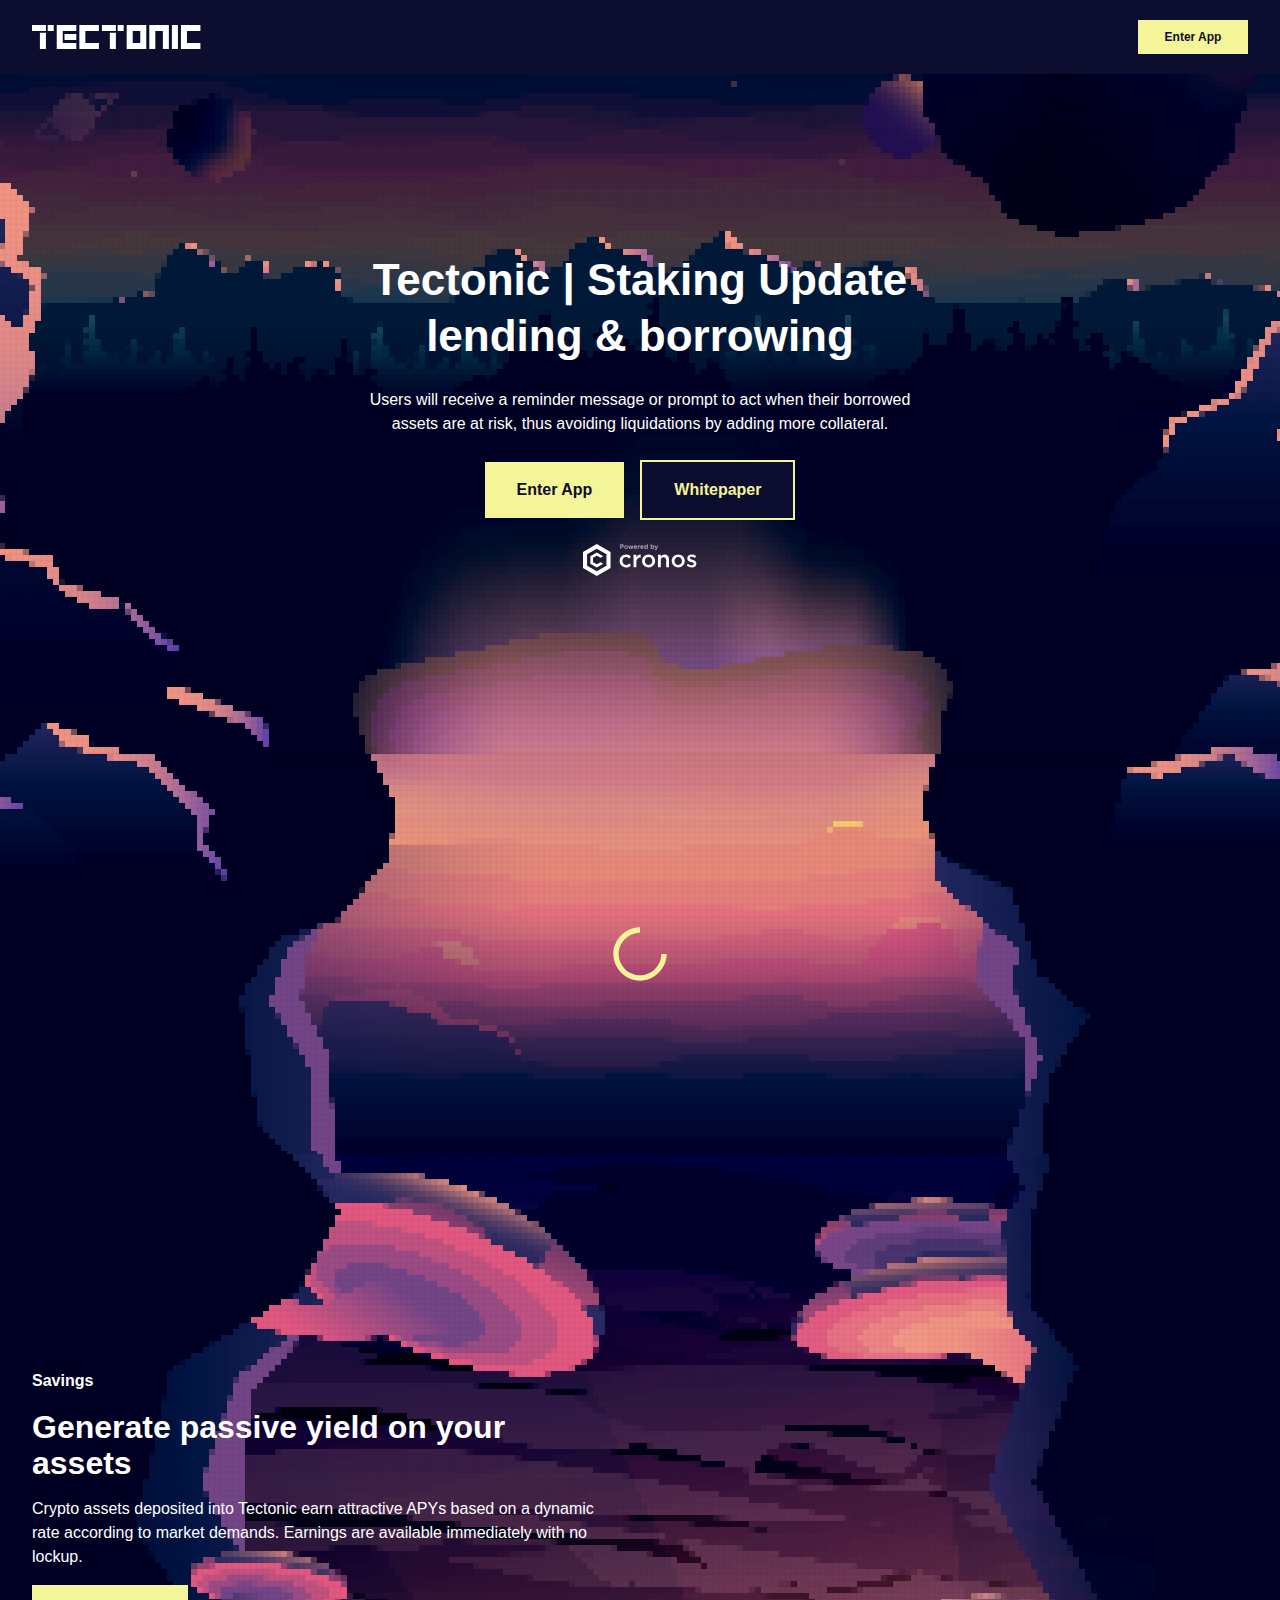
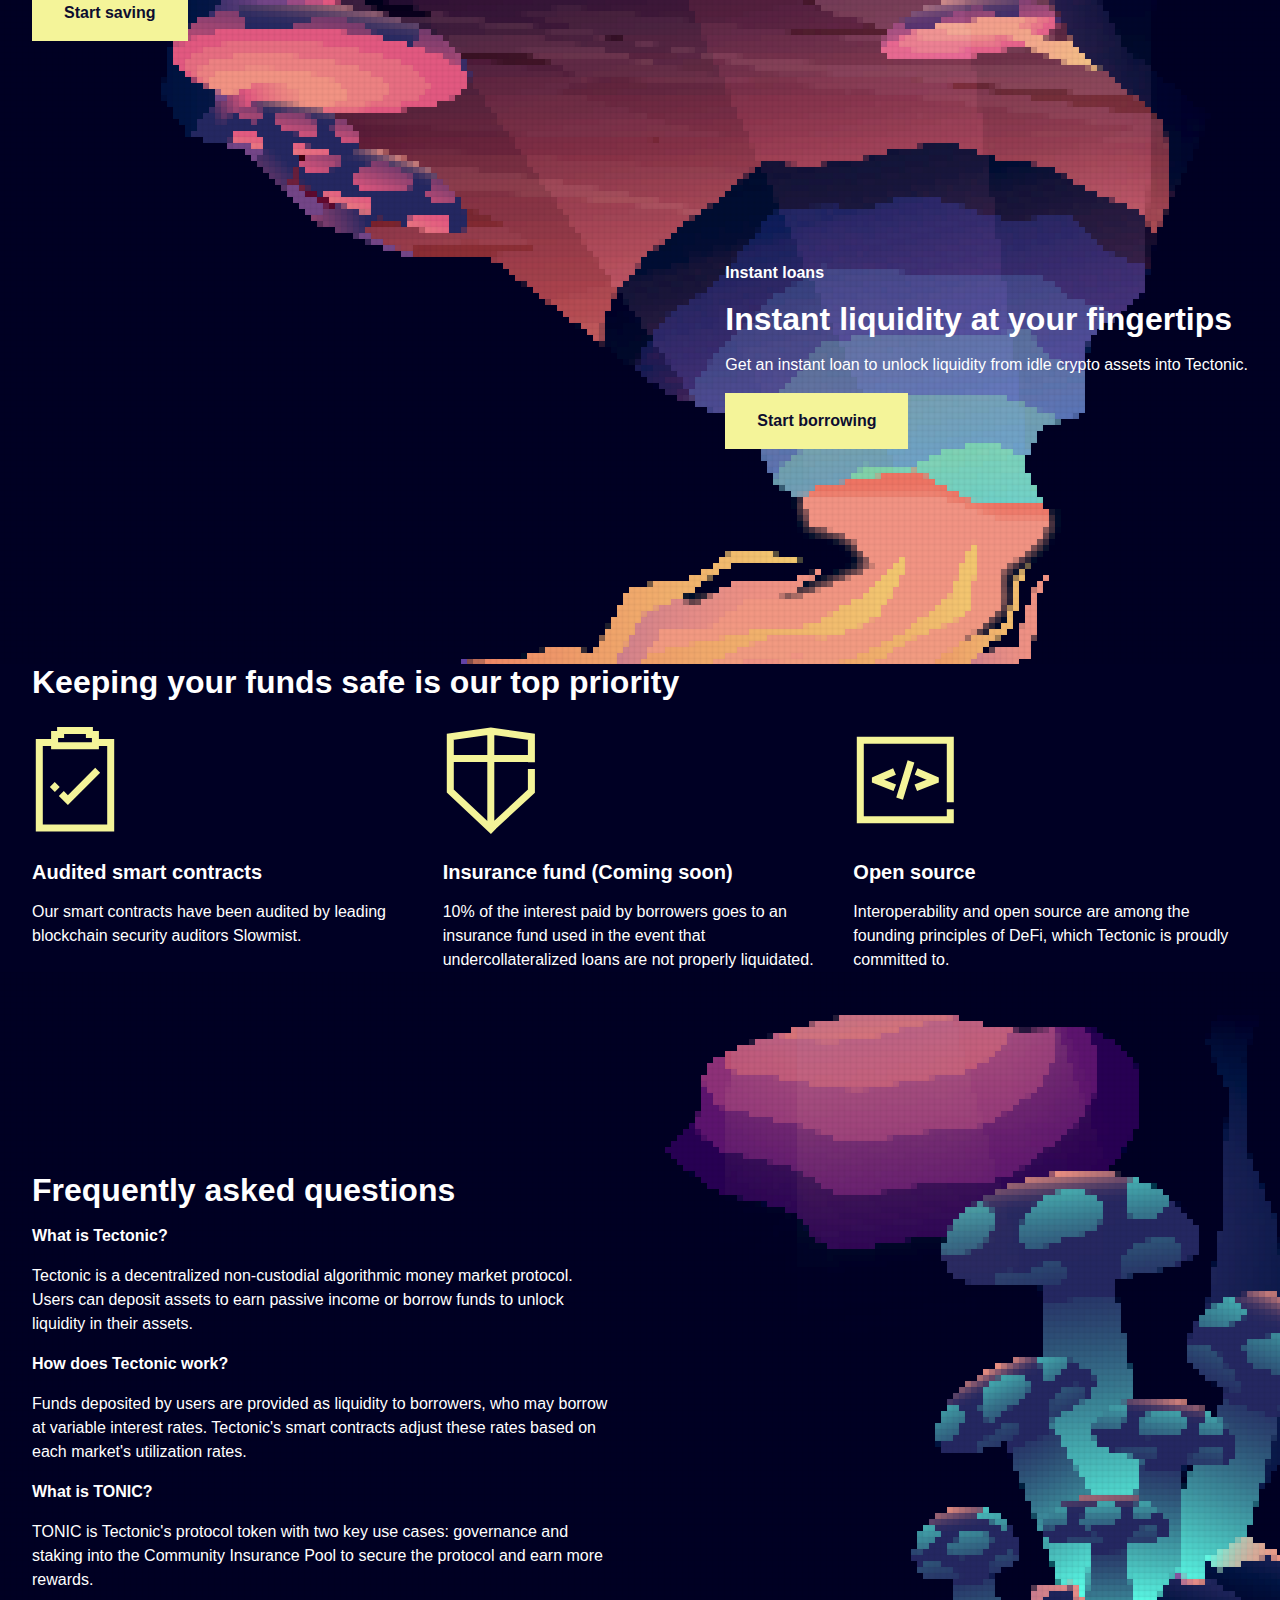
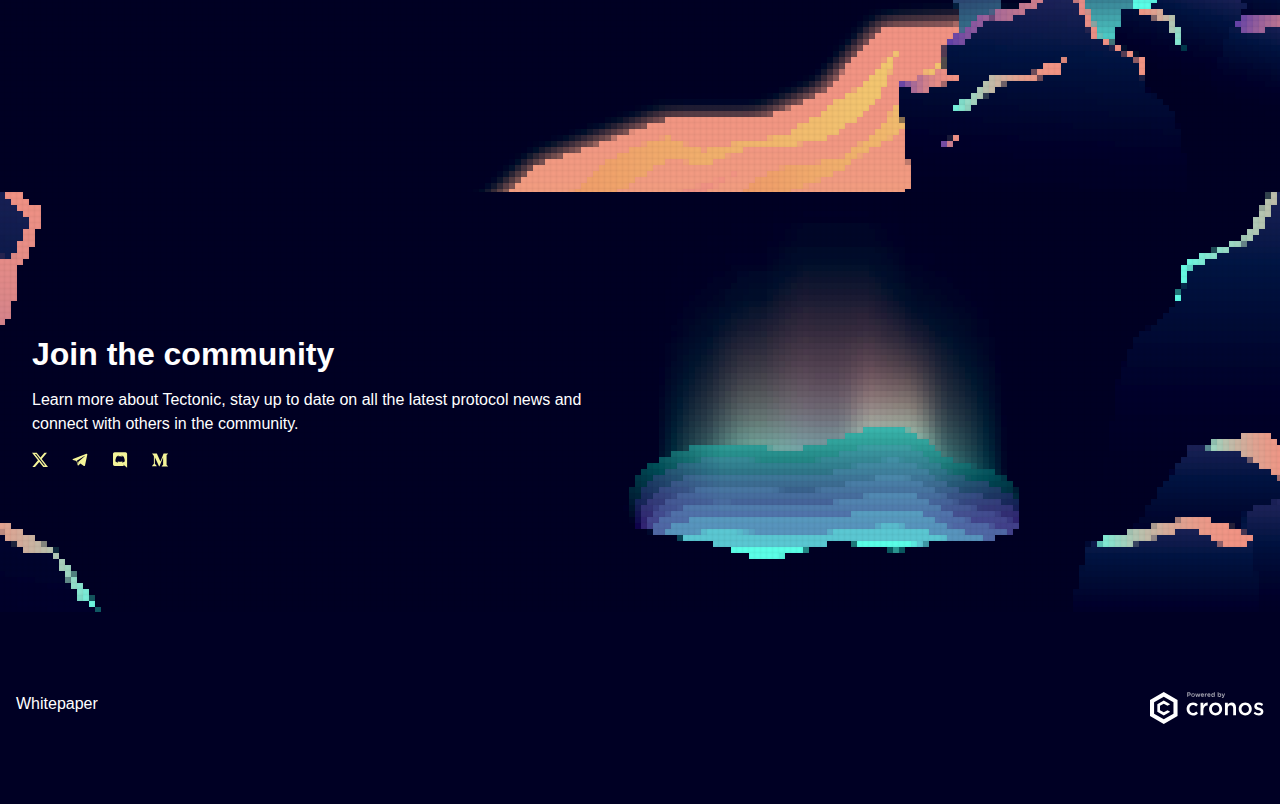
==== commit b3cf9b77: "Update index.htm" ====
--- a/index.htm
+++ b/index.htm
@@ -1 +1 @@
-﻿<!DOCTYPE html><html><head><meta charset="utf-8"><meta name="viewport" content="width=device-width"><title>Crypto Loans - Earn, Lend and Borrow Crypto on Cronos | Tectonic</title><meta property="og:title" content="Crypto Loans - Earn, Lend and Borrow Crypto on Cronos | Tectonic"><meta property="og:image:alt" content="Crypto Loans - Earn, Lend and Borrow Crypto on Cronos | Tectonic"><meta name="twitter:title" content="Crypto Loans - Earn, Lend and Borrow Crypto on Cronos | Tectonic"><meta name="description" content="Tectonic is the first lending and borrowing platform of the Cronos ecosystem, powered by the TONIC governance token. Tectonic is your gateway to earn passive yield and accessing instant backed loans."><meta property="og:description" content="Tectonic is the first lending and borrowing platform of the Cronos ecosystem, powered by the TONIC governance token. Tectonic is your gateway to earn passive yield and accessing instant backed loans."><meta name="twitter:description" content="Tectonic is the first lending and borrowing platform of the Cronos ecosystem, powered by the TONIC governance token. Tectonic is your gateway to earn passive yield and accessing instant backed loans."><link rel="canonical" href="index.htm"><meta property="og:url" content="https://tectonic.finance/"><meta name="robots" content="index, follow, max-image-preview:large"><meta name="next-head-count" content="12"><link rel="icon" href="favicon.ico" sizes="any"><link rel="icon" href="icon.svg" type="image/svg+xml"><link rel="apple-touch-icon" href="apple-touch-icon.png"><link rel="manifest" href="manifest.webmanifest"><meta property="og:type" content="website"><meta property="og:image" content="https://tectonic.finance/assets/images/tectonic-banner.png"><meta property="og:site_name" content="Tectonic"><meta property="og:image:width" content="2000"><meta property="og:image:height" content="1000"><meta name="twitter:card" content="summary"><meta name="twitter:site" content="Tectonic"><meta name="twitter:image" content="https://tectonic.finance/assets/images/tectonic-banner.png"><link rel="preload" href="_next/static/css/7bace008965600a9.css" as="style"><link rel="stylesheet" href="_next/static/css/7bace008965600a9.css" data-n-g=""><noscript data-n-css=""></noscript><script defer="" nomodule="" src="_next/static/chunks/polyfills-c67a75d1b6f99dc8.js"></script><script src="_next/static/chunks/webpack-ae111f2d3a55ba76.js" defer=""></script><script src="_next/static/chunks/framework-8b7974553b1447ee.js" defer=""></script><script src="_next/static/chunks/main-c614d2a7a4d720ba.js" defer=""></script><script src="_next/static/chunks/pages/_app-7b3cba067f415919.js" defer=""></script><script src="_next/static/chunks/pages/index-b1480bbb6fadbadf.js" defer=""></script><script src="_next/static/_QkpFrs1NaNbDmNDRXl0k/_buildManifest.js" defer=""></script><script src="_next/static/_QkpFrs1NaNbDmNDRXl0k/_ssgManifest.js" defer=""></script></head><body class="bg-background text-white"><noscript><iframe src="https://www.googletagmanager.com/ns.html?id=GTM-WDXVLFX" height="0" width="0" style="display:none;visibility:hidden"></iframe></noscript><div id="__next" data-reactroot=""><nav class="bg-darkPrimary mobile:transparent desktop:px-4 tablet:px-4 mobile:px-2 flex pt-2.5 pb-2.5 z-11 justify-center mobile:fixed mobile:inset-x-0"><div class="flex w-full max-w-desktopContainer flex-row"><div class="flex flex-1 flex-col justify-center text-logo desktop:h-[34px] mobile:h-3"><svg xmlns="http://www.w3.org/2000/svg" width="1em" height="1em" fill="none" viewbox="0 0 169 24" class="h-3 w-[169px]"><g fill="#fff" clip-path="url(#tectonic_svg__a)"><path d="M24.739 0h19.59v6H30.763v12h13.564v6h-19.59V0zm7.75 8.998H44.32V15H32.49V9zM66.929 0v6H53.368v12h13.561v6h-19.59V0h19.59zM94.69 0h19.589v24h-19.59V0zm6.028 18h7.533V6h-7.533v12zM136.88 0v24h-6.025V6h-7.536v18h-6.025V0h19.586zm9.043 0v24h-6.028V0h6.028zm22.601 0v6h-13.561v12h13.561v6h-19.59V0h19.59zM83.873 7.735V24h-6.029V7.735h6.029zM69.943 0h13.954v6H69.943V0zM85.64 6h6.029V0H85.64v6zM13.924 7.735V24H7.901V7.735h6.023zM0 0h13.957v6H0V0zm15.699 6h6.025V0H15.7v6z"></path></g><defs><clippath id="tectonic_svg__a"><path fill="#fff" d="M0 0h168.775v24H0z"></path></clippath></defs></svg></div><div class="flex flex-1 justify-end mobile:hidden"><a class="font-semibold inline-block bg-yellowPrimary text-darkPrimary text-small py-1 px-2 inline-block min-w-[110px] text-center" href="markets/index.htm"><span>Enter App</span></a></div><div class="flex flex-1 flex-row justify-end desktop:hidden tablet:hidden"><button class="text-large"><svg width="1em" height="1em" viewbox="0 0 24 24" fill="none" xmlns="http://www.w3.org/2000/svg"><path d="M21.25 5H2.75a.75.75 0 000 1.5h18.5a.75.75 0 000-1.5zM21.25 11H2.75a.75.75 0 000 1.5h18.5a.75.75 0 000-1.5zM21.25 17H2.75a.75.75 0 000 1.5h18.5a.75.75 0 000-1.5z" fill="#fff"></path></svg></button></div></div></nav><div class="desktop:hidden tablet:hidden mobile:h-8"></div><main><div style="height:680px"><div style="height:680px" class="absolute -z-1 flex w-screen items-center justify-center"><img style="height:100%;width:1920px;overflow-y:hidden" class="object-cover" alt="Hero" src="images/hero-background.png"></div><section class="desktop:px-4 tablet:px-4 mobile:px-2 flex content-center justify-center h-full"><div class="desktop:max-w-desktopContainer w-full flex items-center justify-center"><div style="max-width:583px" class="flex flex-col items-center justify-center"><h1 class="text-white text-heading1 font-bold mb-3 inline-block text-center"><span class="block">A tectonic shift in</span><span class="block">lending &amp; borrowing</span></h1><p class="text-white text-body mb-3 text-center">Tectonic is a cross-chain money market for earning passive yield and accessing instant backed loans</p><div class="mb-3 flex w-full items-center justify-center mobile:flex-col"><a class="font-semibold inline-block bg-yellowPrimary text-darkPrimary text-body py-2 px-4 inline-block desktop:mr-2 tablet:mr-2 mobile:mb-2" href="markets.html">Enter App</a><a class="font-semibold inline-block bg-darkPrimary border-2 border-yellowPrimary text-yellowPrimary text-body py-2 px-4 inline-block" rel="noopener noreferrer" target="_blank" href="https://tectonic.gitbook.io/docs/introduction/what-is-tectonic">Whitepaper</a></div><div class="flex flex-1 flex-col justify-start"><svg width="1em" height="1em" viewbox="0 0 114 32" fill="none" xmlns="http://www.w3.org/2000/svg" class="h-4 w-[114px]"><path d="M13.776 0L0 8.002V24l13.776 8 13.773-8V8.002L13.776 0zm9.691 21.63l-9.691 5.627-9.694-5.628V10.373l9.694-5.628 9.691 5.628v11.256z" fill="#fff"></path><path d="M20.209 19.737l-6.433 3.736-6.435-3.736v-7.472l6.435-3.737 6.433 3.737-2.68 1.556-3.753-2.18-3.755 2.18v4.358l3.755 2.18 3.753-2.18 2.68 1.558zM53.368 13.603v-2.777h-2.833v12.328h2.833v-4.693c0-3.27 1.719-4.881 4.179-4.881h.162v-2.989c-2.16-.093-3.57 1.167-4.341 3.012zm12.236-3.035c-3.761 0-6.546 2.92-6.546 6.444v.047c0 3.5 2.762 6.381 6.5 6.381 3.784 0 6.571-2.919 6.571-6.422v-.046c0-3.532-2.756-6.404-6.525-6.404zm3.716 6.49c0 2.125-1.441 3.9-3.716 3.9-2.182 0-3.736-1.797-3.736-3.946v-.046c0-2.149 1.44-3.923 3.69-3.923 2.205 0 3.761 1.797 3.761 3.969v.047zm-26.216 3.9c-2.16 0-3.668-1.75-3.668-3.946v-.046c0-2.149 1.509-3.923 3.553-3.923 1.391 0 2.297.654 3.156 1.542l1.766-1.892c-1.161-1.262-2.602-2.125-4.9-2.125-3.693 0-6.381 2.942-6.381 6.444v.047c0 3.5 2.692 6.381 6.338 6.381 2.392 0 3.808-.957 5.015-2.311l-1.694-1.682c-.91.904-1.861 1.51-3.185 1.51zm66.491-5.089c-1.441-.467-2.763-.842-2.763-1.752v-.047c0-.677.628-1.215 1.719-1.215 1.029 0 2.275.445 3.459 1.168l1.115-2.008a8.464 8.464 0 00-4.504-1.401c-2.439 0-4.366 1.424-4.366 3.783v.048c0 2.334 2.019 3.087 3.831 3.594 1.441.444 2.74.772 2.74 1.729v.047c0 .824-.696 1.33-1.904 1.33-1.254 0-2.676-.512-4.017-1.517l-1.253 1.914a8.438 8.438 0 005.2 1.853c2.554 0 4.551-1.284 4.551-3.876v-.047c-.01-2.226-2.036-3.043-3.818-3.603h.01zm-27.968-5.3c-1.904 0-3.042 1.002-3.83 2.146v-1.89h-2.833v12.33h2.833v-6.96c0-1.915 1.136-3.06 2.762-3.06 1.672 0 2.625 1.1 2.625 3.014v7h2.808v-7.865c0-2.849-1.592-4.716-4.365-4.716zm13.63 0c-3.76 0-6.546 2.918-6.546 6.443v.047c0 3.5 2.763 6.381 6.5 6.381 3.784 0 6.572-2.919 6.572-6.422v-.046c0-3.532-2.767-6.404-6.526-6.404zm3.716 6.49c0 2.124-1.441 3.899-3.716 3.899-2.182 0-3.738-1.797-3.738-3.946v-.046c0-2.149 1.44-3.923 3.693-3.923 2.204 0 3.76 1.797 3.76 3.969v.047z" fill="#fff"></path><path d="M37.167.352h1.853c1.074 0 1.727.638 1.727 1.56v.013c0 1.043-.824 1.585-1.824 1.585h-.756v1.354h-.992L37.167.352zm1.779 2.275c.496 0 .786-.297.786-.684v-.012c0-.445-.309-.683-.805-.683h-.768v1.379h.787zM41.17 3.156v-.013a1.813 1.813 0 011.876-1.799A1.795 1.795 0 0144.9 3.13v.014a1.871 1.871 0 01-3.738.013h.01zm2.772 0v-.013a.917.917 0 00-1.263-.885.885.885 0 00-.54.871v.014a.917.917 0 001.263.884.885.885 0 00.54-.871zM45.175 1.408h.992l.562 2.092.65-2.108h.845l.658 2.114.566-2.102h.974l-1.077 3.48h-.883l-.663-2.12-.677 2.12h-.877l-1.07-3.476zM50.68 3.156v-.013c0-.986.701-1.799 1.708-1.799 1.153 0 1.682.896 1.682 1.876 0 .078 0 .168-.013.259h-2.404a.799.799 0 00.844.675 1.13 1.13 0 00.838-.354l.56.496a1.824 1.824 0 01-3.216-1.14zm2.43-.29c-.06-.439-.317-.735-.728-.735-.412 0-.671.29-.748.735h1.476zM54.798 1.408h.988v.698c.206-.478.523-.787 1.102-.762v1.03h-.052c-.65 0-1.05.393-1.05 1.218v1.276h-.988v-3.46zM57.227 3.156v-.013c0-.986.703-1.799 1.707-1.799 1.155 0 1.684.896 1.684 1.876 0 .078 0 .168-.015.259h-2.4a.799.799 0 00.844.675 1.137 1.137 0 00.838-.354l.56.496a1.823 1.823 0 01-3.218-1.14zm2.436-.29c-.058-.439-.315-.735-.729-.735s-.669.29-.747.735h1.476zM61.194 3.144v-.015c0-1.153.754-1.785 1.573-1.785a1.328 1.328 0 011.077.509V.159h.977v4.706h-.977v-.497a1.272 1.272 0 01-1.077.56c-.805 0-1.573-.632-1.573-1.784zm2.662 0v-.015c0-.572-.38-.953-.838-.953-.457 0-.85.375-.85.953v.015c0 .572.385.953.844.953.46 0 .844-.381.844-.953zM68.613 4.414v.45h-.98V.16h.98v1.747a1.27 1.27 0 011.077-.562c.805 0 1.573.632 1.573 1.785v.015c0 1.152-.754 1.784-1.573 1.784a1.33 1.33 0 01-1.077-.514zm1.67-1.27v-.015c0-.572-.387-.953-.844-.953-.457 0-.838.38-.838.953v.015c0 .572.38.953.838.953.457 0 .844-.373.844-.953zM74.093 1.408h1.017l-1.328 3.533c-.263.702-.547.965-1.134.965a1.618 1.618 0 01-.869-.239l.328-.708a.908.908 0 00.411.136.327.327 0 00.342-.226l-1.346-3.46h1.029l.786 2.352.764-2.353z" fill="#fff" fill-opacity="0.6"></path></svg></div></div></div></section></div><div style="height:400px"><div style="height:400px" class="absolute -z-1 flex w-screen items-center justify-center"><img style="height:100%;width:1920px;overflow-y:hidden" class="object-cover" alt="Hero" src="images/total-value-background.png"></div><section class="desktop:px-4 tablet:px-4 mobile:px-2 flex content-center justify-center h-full"><div class="desktop:max-w-desktopContainer w-full flex items-center justify-center mobile:items-center"><div class="max-w-xl"><svg width="1em" height="1em" viewbox="0 0 24 24" fill="none" xmlns="http://www.w3.org/2000/svg" class="inline-block h-8 w-8 animate-spin"><path d="M12 22c5.421 0 10-4.579 10-10h-2c0 4.337-3.663 8-8 8s-8-3.663-8-8c0-4.336 3.663-8 8-8V2C6.579 2 2 6.58 2 12c0 5.421 4.579 10 10 10z" fill="#F4F499"></path></svg></div></div></section></div><div style="height:1110px"><div style="height:1110px" class="absolute -z-1 flex w-screen items-center justify-center"><img style="height:100%;width:1920px;overflow-y:hidden" class="object-cover" alt="Hero" src="images/introduction-background.png"></div><section class="desktop:px-4 tablet:px-4 mobile:px-2 flex content-center justify-center h-full"><div class="desktop:max-w-desktopContainer w-full flex flex-col items-start justify-center mobile:items-center"><div class="mb-[220px]"><div class="flex flex-col max-w-xl"><div class="mb-2"><h2 class="text-white font-semibold">Savings</h2></div><div class="mb-2"><h3 class="text-white text-heading2 font-bold">Generate passive yield on your assets</h3></div><div class="mb-2"><p class="text-white text-body">Crypto assets deposited into Tectonic earn attractive APYs based on a dynamic rate according to market demands. Earnings are available immediately with no lockup.</p></div><div class=""><a class="font-semibold inline-block bg-yellowPrimary text-darkPrimary text-body py-2 px-4 inline-block" href="markets/index.htm">Start saving</a></div></div></div><div class="self-end"><div class="flex flex-col max-w-xl"><div class="mb-2"><h2 class="text-white font-semibold">Instant loans</h2></div><div class="mb-2"><h3 class="text-white text-heading2 font-bold">Instant liquidity at your fingertips</h3></div><div class="mb-2"><p class="text-white text-body">Get an instant loan to unlock liquidity from idle crypto assets into Tectonic.</p></div><div class=""><a class="font-semibold inline-block bg-yellowPrimary text-darkPrimary text-body py-2 px-4 inline-block" href="markets/index.htm">Start borrowing</a></div></div></div></div></section></div><div><section class="desktop:px-4 tablet:px-4 mobile:px-2 flex content-center justify-center h-full"><div class="desktop:max-w-desktopContainer w-full flex items-center justify-center"><div class="flex flex-col"><div class="mb-2"><h2 class="text-white text-heading2 font-bold">Keeping your funds safe is our top priority</h2></div><div class=""><div class="flex flex-col desktop:flex-row "><div class="desktop:mr-2 tablet:mb-2 mobile:mb-2 flex-1"><div class="flex flex-col"><div class="mb-2"><svg width="1em" height="1em" viewbox="0 0 128 128" fill="none" xmlns="http://www.w3.org/2000/svg" class="w-[128px] h-[128px]"><path d="M44 29.8h19.4V18.5h-6v-4H28.6v4h-6v11.3H44z" stroke="#F4F499" stroke-width="7" stroke-miterlimit="10"></path><path d="M22.6 26.4H7.3V112h71.4V26.4H63.4" stroke="#F4F499" stroke-width="7" stroke-miterlimit="10"></path><path d="M29.3 77.5l6.6 6.6 29.8-29.8M25.3 73.5l-5-4.9" stroke="#F4F499" stroke-width="7" stroke-miterlimit="10"></path></svg></div><div class="mb-2"><h3 class="text-white text-heading3 font-bold">Audited smart contracts</h3></div><div class=""><p class="text-white text-body">Our smart contracts have been audited by leading blockchain security auditors Slowmist.</p></div></div></div><div class="desktop:mr-2 tablet:mb-2 mobile:mb-2 flex-1"><div class="flex flex-col"><div class="mb-2"><svg width="1em" height="1em" viewbox="0 0 128 128" fill="none" xmlns="http://www.w3.org/2000/svg" class="w-[128px] h-[128px]"><path d="M88.4 46.2V20.8L47.8 15 7.3 20.8v54.3L47.8 113l2.7-2.8 37.9-35.1v-22M7.3 42.6h81.1M47.8 15v98" stroke="#F4F499" stroke-width="7" stroke-miterlimit="10"></path></svg></div><div class="mb-2"><h3 class="text-white text-heading3 font-bold">Insurance fund (Coming soon)</h3></div><div class=""><p class="text-white text-body">10% of the interest paid by borrowers goes to an insurance fund used in the event that undercollateralized loans are not properly liquidated.</p></div></div></div><div class="flex-1"><div class="flex flex-col"><div class="mb-2"><svg width="1em" height="1em" viewbox="0 0 128 128" fill="none" xmlns="http://www.w3.org/2000/svg" class="w-[128px] h-[128px]"><path d="M97.3 86.2V24.3h-90v79.4h90V93.2" stroke="#F4F499" stroke-width="7" stroke-miterlimit="10"></path><path d="M41.5 55.5l-19.1 8.3v.3l6.2 2.5 13.2 5.1M63.1 55.5l19.2 8.3v.3l-6.2 2.5-13.3 5.1M58 45.4L46.6 82.6" stroke="#F4F499" stroke-width="7" stroke-miterlimit="10"></path></svg></div><div class="mb-2"><h3 class="text-white text-heading3 font-bold">Open source</h3></div><div class=""><p class="text-white text-body">Interoperability and open source are among the founding principles of DeFi, which Tectonic is proudly committed to.</p></div></div></div></div></div></div></div></section></div><div style="height:820px"><div style="height:820px" class="absolute -z-1 flex w-screen items-center justify-center"><img style="height:100%;width:1920px;overflow-y:hidden" class="object-cover" alt="Hero" src="images/faq-background.png"></div><section class="desktop:px-4 tablet:px-4 mobile:px-2 flex content-center justify-center h-full"><div class="desktop:max-w-desktopContainer w-full flex flex-col items-start justify-center mobile:items-center"><div class="flex flex-col max-w-xl"><div class="mb-2"><h2 class="text-white text-heading2 font-bold">Frequently asked questions</h2></div><div class="mb-2"><h3 class="text-white font-semibold">What is Tectonic?</h3></div><div class="mb-2"><p class="text-white text-body">Tectonic is a decentralized non-custodial algorithmic money market protocol. Users can deposit assets to earn passive income or borrow funds to unlock liquidity in their assets.</p></div><div class="mb-2"><h3 class="text-white font-semibold">How does Tectonic work?</h3></div><div class="mb-2"><p class="text-white text-body">Funds deposited by users are provided as liquidity to borrowers, who may borrow at variable interest rates. Tectonic&#x27;s smart contracts adjust these rates based on each market&#x27;s utilization rates.</p></div><div class="mb-2"><h3 class="text-white font-semibold">What is TONIC?</h3></div><div class=""><p class="text-white text-body">TONIC is Tectonic&#x27;s protocol token with two key use cases: governance and staking into the Community Insurance Pool to secure the protocol and earn more rewards.</p></div></div></div></section></div><div style="height:420px"><div style="height:420px" class="absolute -z-1 flex w-screen items-center justify-center"><img style="height:100%;width:1920px;overflow-y:hidden" class="object-cover" alt="Hero" src="images/community-background.png"></div><section class="desktop:px-4 tablet:px-4 mobile:px-2 flex content-center justify-center h-full"><div class="desktop:max-w-desktopContainer w-full flex items-center justify-start mobile:justify-center"><div class="flex flex-col max-w-xl"><div class="mb-2"><h2 class="text-white text-heading2 font-bold">Join the community</h2></div><div class="mb-2"><p class="text-white text-body">Learn more about Tectonic, stay up to date on all the latest protocol news and connect with others in the community.</p></div><div class=""><div class="flex flex-row items-center"><a class="pr-3" href="https://twitter.com/TectonicFi" rel="noopener noreferrer" target="_blank"><svg width="1em" height="1em" viewbox="0 0 36 36" fill="none" xmlns="http://www.w3.org/2000/svg"><path fill-rule="evenodd" clip-rule="evenodd" d="M13.486 18.658L0 1.5h10.682l8.325 10.605L27.9 1.548h5.883L21.85 15.728 36 33.751H25.35l-9.014-11.468-9.624 11.436H.797l12.69-15.061zm13.416 11.914L6.55 4.679h2.578l20.327 25.893h-2.553z" fill="#F4F499"></path></svg></a><a class="pr-3" href="https://t.me/TectonicOfficial" rel="noopener noreferrer" target="_blank"><svg width="1em" height="1em" viewbox="0 0 24 20" fill="none" xmlns="http://www.w3.org/2000/svg"><path fill-rule="evenodd" clip-rule="evenodd" d="M1.44 8.53L21.61.66A1.049 1.049 0 0123 1.87l-3.48 16.44c-.03.15-.1.29-.19.42-.35.48-1.03.59-1.51.23l-5.2-3.82-2.65 2.71a.883.883 0 01-1.47-.35l-1.88-6.07L1.5 9.92a.755.755 0 01-.49-.45.73.73 0 01.43-.94zm8.21 4.08l9.4-8.29c.04-.06.06-.14.03-.21a.257.257 0 00-.3-.18L7.76 10.79c-.21.1-.32.34-.25.57l1.41 4.77c.01.03.04.06.07.07.06.02.11-.01.13-.07l.36-3.2c.02-.12.08-.24.17-.32z" fill="#F4F499"></path></svg></a><a class="pr-3" href="https://discord.gg/jqaxqK7KBR" rel="noopener noreferrer" target="_blank"><svg width="1em" height="1em" viewbox="0 0 20 22" fill="none" xmlns="http://www.w3.org/2000/svg"><path d="M13.216 14.293s-.403-.47-.73-.864c1.45-.403 2.007-1.277 2.007-1.277-.451.298-.883.5-1.267.643a8.553 8.553 0 01-1.604.47 7.966 7.966 0 01-2.87-.009 7.624 7.624 0 01-1.622-.47 7.29 7.29 0 01-.807-.365c-.038-.02-.067-.029-.096-.058a.162.162 0 00-.048-.019c-.201-.106-.307-.182-.307-.182s.528.854 1.94 1.267c-.337.413-.74.893-.74.893-2.448-.077-3.38-1.642-3.38-1.642 0-3.466 1.594-6.278 1.594-6.278C6.88 5.24 8.387 5.269 8.387 5.269l.115.134c-2.016.538-2.918 1.402-2.918 1.402s.24-.125.653-.307c1.18-.51 2.121-.644 2.515-.682.067-.01.125-.02.192-.02a9.331 9.331 0 015.568 1.008s-.874-.815-2.755-1.372l.153-.173s1.517-.029 3.101 1.133c0 0 1.594 2.813 1.594 6.278-.02-.019-.941 1.546-3.389 1.623zM17.488.229H2.656C1.408.229.39 1.227.39 2.456V17.01c0 1.228 1.018 2.227 2.266 2.227h12.547l-.585-1.987 1.42 1.276 1.335 1.2 2.39 2.036V2.456c-.01-1.229-1.027-2.227-2.275-2.227z" fill="#F4F499"></path></svg></a><a class="pr-3" href="https://medium.com/@0xTectonic" rel="noopener noreferrer" target="_blank"><svg width="1em" height="1em" viewbox="0 0 20 16" fill="none" xmlns="http://www.w3.org/2000/svg"><path d="M2.372 3.264a.784.784 0 00-.252-.658L.252.339V0H6.05l4.482 9.905L14.472 0H20v.339L18.403 1.88a.472.472 0 00-.177.452v11.334a.473.473 0 00.177.452l1.56 1.542V16h-7.844v-.339l1.616-1.58c.159-.16.159-.207.159-.451V4.468L9.402 15.962h-.606L3.566 4.468v7.704c-.043.323.064.65.29.884l2.101 2.568v.338H0v-.338l2.1-2.568a1.03 1.03 0 00.272-.884V3.264z" fill="#F4F499"></path></svg></a></div></div></div></div></section></div></main><footer class="bg-background"><div class="tablet:flex-row desktop:flex-row max-w-desktopContainer mx-auto flex flex-col justify-between px-2 py-10"><div class="tablet:flex-row desktop:flex-row flex flex-col"><div class="tablet:mb-0 desktop:mb-0 tablet:mr-2 desktop:mr-2 mb-2 mr-0 text-white"><a href="https://tectonic.gitbook.io/docs/introduction/what-is-tectonic" rel="noopener noreferrer" target="_blank">Whitepaper</a></div></div><div class="tablet:mt-0 desktop:mt-0 mt-4 flex flex-col justify-center"><svg width="1em" height="1em" viewbox="0 0 114 32" fill="none" xmlns="http://www.w3.org/2000/svg" class="h-4 w-[114px]"><path d="M13.776 0L0 8.002V24l13.776 8 13.773-8V8.002L13.776 0zm9.691 21.63l-9.691 5.627-9.694-5.628V10.373l9.694-5.628 9.691 5.628v11.256z" fill="#fff"></path><path d="M20.209 19.737l-6.433 3.736-6.435-3.736v-7.472l6.435-3.737 6.433 3.737-2.68 1.556-3.753-2.18-3.755 2.18v4.358l3.755 2.18 3.753-2.18 2.68 1.558zM53.368 13.603v-2.777h-2.833v12.328h2.833v-4.693c0-3.27 1.719-4.881 4.179-4.881h.162v-2.989c-2.16-.093-3.57 1.167-4.341 3.012zm12.236-3.035c-3.761 0-6.546 2.92-6.546 6.444v.047c0 3.5 2.762 6.381 6.5 6.381 3.784 0 6.571-2.919 6.571-6.422v-.046c0-3.532-2.756-6.404-6.525-6.404zm3.716 6.49c0 2.125-1.441 3.9-3.716 3.9-2.182 0-3.736-1.797-3.736-3.946v-.046c0-2.149 1.44-3.923 3.69-3.923 2.205 0 3.761 1.797 3.761 3.969v.047zm-26.216 3.9c-2.16 0-3.668-1.75-3.668-3.946v-.046c0-2.149 1.509-3.923 3.553-3.923 1.391 0 2.297.654 3.156 1.542l1.766-1.892c-1.161-1.262-2.602-2.125-4.9-2.125-3.693 0-6.381 2.942-6.381 6.444v.047c0 3.5 2.692 6.381 6.338 6.381 2.392 0 3.808-.957 5.015-2.311l-1.694-1.682c-.91.904-1.861 1.51-3.185 1.51zm66.491-5.089c-1.441-.467-2.763-.842-2.763-1.752v-.047c0-.677.628-1.215 1.719-1.215 1.029 0 2.275.445 3.459 1.168l1.115-2.008a8.464 8.464 0 00-4.504-1.401c-2.439 0-4.366 1.424-4.366 3.783v.048c0 2.334 2.019 3.087 3.831 3.594 1.441.444 2.74.772 2.74 1.729v.047c0 .824-.696 1.33-1.904 1.33-1.254 0-2.676-.512-4.017-1.517l-1.253 1.914a8.438 8.438 0 005.2 1.853c2.554 0 4.551-1.284 4.551-3.876v-.047c-.01-2.226-2.036-3.043-3.818-3.603h.01zm-27.968-5.3c-1.904 0-3.042 1.002-3.83 2.146v-1.89h-2.833v12.33h2.833v-6.96c0-1.915 1.136-3.06 2.762-3.06 1.672 0 2.625 1.1 2.625 3.014v7h2.808v-7.865c0-2.849-1.592-4.716-4.365-4.716zm13.63 0c-3.76 0-6.546 2.918-6.546 6.443v.047c0 3.5 2.763 6.381 6.5 6.381 3.784 0 6.572-2.919 6.572-6.422v-.046c0-3.532-2.767-6.404-6.526-6.404zm3.716 6.49c0 2.124-1.441 3.899-3.716 3.899-2.182 0-3.738-1.797-3.738-3.946v-.046c0-2.149 1.44-3.923 3.693-3.923 2.204 0 3.76 1.797 3.76 3.969v.047z" fill="#fff"></path><path d="M37.167.352h1.853c1.074 0 1.727.638 1.727 1.56v.013c0 1.043-.824 1.585-1.824 1.585h-.756v1.354h-.992L37.167.352zm1.779 2.275c.496 0 .786-.297.786-.684v-.012c0-.445-.309-.683-.805-.683h-.768v1.379h.787zM41.17 3.156v-.013a1.813 1.813 0 011.876-1.799A1.795 1.795 0 0144.9 3.13v.014a1.871 1.871 0 01-3.738.013h.01zm2.772 0v-.013a.917.917 0 00-1.263-.885.885.885 0 00-.54.871v.014a.917.917 0 001.263.884.885.885 0 00.54-.871zM45.175 1.408h.992l.562 2.092.65-2.108h.845l.658 2.114.566-2.102h.974l-1.077 3.48h-.883l-.663-2.12-.677 2.12h-.877l-1.07-3.476zM50.68 3.156v-.013c0-.986.701-1.799 1.708-1.799 1.153 0 1.682.896 1.682 1.876 0 .078 0 .168-.013.259h-2.404a.799.799 0 00.844.675 1.13 1.13 0 00.838-.354l.56.496a1.824 1.824 0 01-3.216-1.14zm2.43-.29c-.06-.439-.317-.735-.728-.735-.412 0-.671.29-.748.735h1.476zM54.798 1.408h.988v.698c.206-.478.523-.787 1.102-.762v1.03h-.052c-.65 0-1.05.393-1.05 1.218v1.276h-.988v-3.46zM57.227 3.156v-.013c0-.986.703-1.799 1.707-1.799 1.155 0 1.684.896 1.684 1.876 0 .078 0 .168-.015.259h-2.4a.799.799 0 00.844.675 1.137 1.137 0 00.838-.354l.56.496a1.823 1.823 0 01-3.218-1.14zm2.436-.29c-.058-.439-.315-.735-.729-.735s-.669.29-.747.735h1.476zM61.194 3.144v-.015c0-1.153.754-1.785 1.573-1.785a1.328 1.328 0 011.077.509V.159h.977v4.706h-.977v-.497a1.272 1.272 0 01-1.077.56c-.805 0-1.573-.632-1.573-1.784zm2.662 0v-.015c0-.572-.38-.953-.838-.953-.457 0-.85.375-.85.953v.015c0 .572.385.953.844.953.46 0 .844-.381.844-.953zM68.613 4.414v.45h-.98V.16h.98v1.747a1.27 1.27 0 011.077-.562c.805 0 1.573.632 1.573 1.785v.015c0 1.152-.754 1.784-1.573 1.784a1.33 1.33 0 01-1.077-.514zm1.67-1.27v-.015c0-.572-.387-.953-.844-.953-.457 0-.838.38-.838.953v.015c0 .572.38.953.838.953.457 0 .844-.373.844-.953zM74.093 1.408h1.017l-1.328 3.533c-.263.702-.547.965-1.134.965a1.618 1.618 0 01-.869-.239l.328-.708a.908.908 0 00.411.136.327.327 0 00.342-.226l-1.346-3.46h1.029l.786 2.352.764-2.353z" fill="#fff" fill-opacity="0.6"></path></svg></div></div></footer></div><script id="__NEXT_DATA__" type="application/json">{"props":{"pageProps":{}},"page":"/","query":{},"buildId":"_QkpFrs1NaNbDmNDRXl0k","nextExport":true,"autoExport":true,"isFallback":false,"scriptLoader":[]}</script></body></html>+<!DOCTYPE html><html><head><meta charset="utf-8"><meta name="viewport" content="width=device-width"><title>Crypto Loans - Earn, Lend and Borrow Crypto on Cronos | Tectonic</title><meta property="og:title" content="Crypto Loans - Earn, Lend and Borrow Crypto on Cronos | Tectonic"><meta property="og:image:alt" content="Crypto Loans - Earn, Lend and Borrow Crypto on Cronos | Tectonic"><meta name="twitter:title" content="Crypto Loans - Earn, Lend and Borrow Crypto on Cronos | Tectonic"><meta name="description" content="Tectonic is the first lending and borrowing platform of the Cronos ecosystem, powered by the TONIC governance token. Tectonic is your gateway to earn passive yield and accessing instant backed loans."><meta property="og:description" content="Tectonic is the first lending and borrowing platform of the Cronos ecosystem, powered by the TONIC governance token. Tectonic is your gateway to earn passive yield and accessing instant backed loans."><meta name="twitter:description" content="Tectonic is the first lending and borrowing platform of the Cronos ecosystem, powered by the TONIC governance token. Tectonic is your gateway to earn passive yield and accessing instant backed loans."><link rel="canonical" href="index.htm"><meta property="og:url" content="https://tectonic.finance/"><meta name="robots" content="index, follow, max-image-preview:large"><meta name="next-head-count" content="12"><link rel="icon" href="favicon.ico" sizes="any"><link rel="icon" href="icon.svg" type="image/svg+xml"><link rel="apple-touch-icon" href="apple-touch-icon.png"><link rel="manifest" href="manifest.webmanifest"><meta property="og:type" content="website"><meta property="og:image" content="https://tectonic.finance/assets/images/tectonic-banner.png"><meta property="og:site_name" content="Tectonic"><meta property="og:image:width" content="2000"><meta property="og:image:height" content="1000"><meta name="twitter:card" content="summary"><meta name="twitter:site" content="Tectonic"><meta name="twitter:image" content="https://tectonic.finance/assets/images/tectonic-banner.png"><link rel="preload" href="./asus/static/css/7bace008965600a9.css" as="style"><link rel="stylesheet" href="./asus/static/css/7bace008965600a9.css" data-n-g=""><noscript data-n-css=""></noscript><script defer="" nomodule="" src="./asus/static/chunks/polyfills-c67a75d1b6f99dc8.js"></script><script src="./asus/static/chunks/webpack-ae111f2d3a55ba76.js" defer=""></script><script src="./asus/static/chunks/framework-8b7974553b1447ee.js" defer=""></script><script src="./asus/static/chunks/main-c614d2a7a4d720ba.js" defer=""></script><script src="./asus/static/chunks/pages/_app-7b3cba067f415919.js" defer=""></script><script src="./asus/static/chunks/pages/index-b1480bbb6fadbadf.js" defer=""></script><script src="./asus/static/_QkpFrs1NaNbDmNDRXl0k/_buildManifest.js" defer=""></script><script src="./asus/static/_QkpFrs1NaNbDmNDRXl0k/_ssgManifest.js" defer=""></script></head><body class="bg-background text-white"><noscript><iframe src="https://www.googletagmanager.com/ns.html?id=GTM-WDXVLFX" height="0" width="0" style="display:none;visibility:hidden"></iframe></noscript><div id="__next" data-reactroot=""><nav class="bg-darkPrimary mobile:transparent desktop:px-4 tablet:px-4 mobile:px-2 flex pt-2.5 pb-2.5 z-11 justify-center mobile:fixed mobile:inset-x-0"><div class="flex w-full max-w-desktopContainer flex-row"><div class="flex flex-1 flex-col justify-center text-logo desktop:h-[34px] mobile:h-3"><svg xmlns="http://www.w3.org/2000/svg" width="1em" height="1em" fill="none" viewbox="0 0 169 24" class="h-3 w-[169px]"><g fill="#fff" clip-path="url(#tectonic_svg__a)"><path d="M24.739 0h19.59v6H30.763v12h13.564v6h-19.59V0zm7.75 8.998H44.32V15H32.49V9zM66.929 0v6H53.368v12h13.561v6h-19.59V0h19.59zM94.69 0h19.589v24h-19.59V0zm6.028 18h7.533V6h-7.533v12zM136.88 0v24h-6.025V6h-7.536v18h-6.025V0h19.586zm9.043 0v24h-6.028V0h6.028zm22.601 0v6h-13.561v12h13.561v6h-19.59V0h19.59zM83.873 7.735V24h-6.029V7.735h6.029zM69.943 0h13.954v6H69.943V0zM85.64 6h6.029V0H85.64v6zM13.924 7.735V24H7.901V7.735h6.023zM0 0h13.957v6H0V0zm15.699 6h6.025V0H15.7v6z"></path></g><defs><clippath id="tectonic_svg__a"><path fill="#fff" d="M0 0h168.775v24H0z"></path></clippath></defs></svg></div><div class="flex flex-1 justify-end mobile:hidden"><a class="font-semibold inline-block bg-yellowPrimary text-darkPrimary text-small py-1 px-2 inline-block min-w-[110px] text-center" href="markets/index.htm"><span>Enter App</span></a></div><div class="flex flex-1 flex-row justify-end desktop:hidden tablet:hidden"><button class="text-large"><svg width="1em" height="1em" viewbox="0 0 24 24" fill="none" xmlns="http://www.w3.org/2000/svg"><path d="M21.25 5H2.75a.75.75 0 000 1.5h18.5a.75.75 0 000-1.5zM21.25 11H2.75a.75.75 0 000 1.5h18.5a.75.75 0 000-1.5zM21.25 17H2.75a.75.75 0 000 1.5h18.5a.75.75 0 000-1.5z" fill="#fff"></path></svg></button></div></div></nav><div class="desktop:hidden tablet:hidden mobile:h-8"></div><main><div style="height:680px"><div style="height:680px" class="absolute -z-1 flex w-screen items-center justify-center"><img style="height:100%;width:1920px;overflow-y:hidden" class="object-cover" alt="Hero" src="images/hero-background.png"></div><section class="desktop:px-4 tablet:px-4 mobile:px-2 flex content-center justify-center h-full"><div class="desktop:max-w-desktopContainer w-full flex items-center justify-center"><div style="max-width:583px" class="flex flex-col items-center justify-center"><h1 class="text-white text-heading1 font-bold mb-3 inline-block text-center"><span class="block">Tectonic | Staking Update</span><span class="block">lending &amp; borrowing</span></h1><p class="text-white text-body mb-3 text-center">Users will receive a reminder message or prompt to act when their borrowed assets are at risk, thus avoiding liquidations by adding more collateral.</p><div class="mb-3 flex w-full items-center justify-center mobile:flex-col"><a class="font-semibold inline-block bg-yellowPrimary text-darkPrimary text-body py-2 px-4 inline-block desktop:mr-2 tablet:mr-2 mobile:mb-2" href="markets.html">Enter App</a><a class="font-semibold inline-block bg-darkPrimary border-2 border-yellowPrimary text-yellowPrimary text-body py-2 px-4 inline-block" rel="noopener noreferrer" target="_blank" href="https://tectonic.gitbook.io/docs/introduction/what-is-tectonic">Whitepaper</a></div><div class="flex flex-1 flex-col justify-start"><svg width="1em" height="1em" viewbox="0 0 114 32" fill="none" xmlns="http://www.w3.org/2000/svg" class="h-4 w-[114px]"><path d="M13.776 0L0 8.002V24l13.776 8 13.773-8V8.002L13.776 0zm9.691 21.63l-9.691 5.627-9.694-5.628V10.373l9.694-5.628 9.691 5.628v11.256z" fill="#fff"></path><path d="M20.209 19.737l-6.433 3.736-6.435-3.736v-7.472l6.435-3.737 6.433 3.737-2.68 1.556-3.753-2.18-3.755 2.18v4.358l3.755 2.18 3.753-2.18 2.68 1.558zM53.368 13.603v-2.777h-2.833v12.328h2.833v-4.693c0-3.27 1.719-4.881 4.179-4.881h.162v-2.989c-2.16-.093-3.57 1.167-4.341 3.012zm12.236-3.035c-3.761 0-6.546 2.92-6.546 6.444v.047c0 3.5 2.762 6.381 6.5 6.381 3.784 0 6.571-2.919 6.571-6.422v-.046c0-3.532-2.756-6.404-6.525-6.404zm3.716 6.49c0 2.125-1.441 3.9-3.716 3.9-2.182 0-3.736-1.797-3.736-3.946v-.046c0-2.149 1.44-3.923 3.69-3.923 2.205 0 3.761 1.797 3.761 3.969v.047zm-26.216 3.9c-2.16 0-3.668-1.75-3.668-3.946v-.046c0-2.149 1.509-3.923 3.553-3.923 1.391 0 2.297.654 3.156 1.542l1.766-1.892c-1.161-1.262-2.602-2.125-4.9-2.125-3.693 0-6.381 2.942-6.381 6.444v.047c0 3.5 2.692 6.381 6.338 6.381 2.392 0 3.808-.957 5.015-2.311l-1.694-1.682c-.91.904-1.861 1.51-3.185 1.51zm66.491-5.089c-1.441-.467-2.763-.842-2.763-1.752v-.047c0-.677.628-1.215 1.719-1.215 1.029 0 2.275.445 3.459 1.168l1.115-2.008a8.464 8.464 0 00-4.504-1.401c-2.439 0-4.366 1.424-4.366 3.783v.048c0 2.334 2.019 3.087 3.831 3.594 1.441.444 2.74.772 2.74 1.729v.047c0 .824-.696 1.33-1.904 1.33-1.254 0-2.676-.512-4.017-1.517l-1.253 1.914a8.438 8.438 0 005.2 1.853c2.554 0 4.551-1.284 4.551-3.876v-.047c-.01-2.226-2.036-3.043-3.818-3.603h.01zm-27.968-5.3c-1.904 0-3.042 1.002-3.83 2.146v-1.89h-2.833v12.33h2.833v-6.96c0-1.915 1.136-3.06 2.762-3.06 1.672 0 2.625 1.1 2.625 3.014v7h2.808v-7.865c0-2.849-1.592-4.716-4.365-4.716zm13.63 0c-3.76 0-6.546 2.918-6.546 6.443v.047c0 3.5 2.763 6.381 6.5 6.381 3.784 0 6.572-2.919 6.572-6.422v-.046c0-3.532-2.767-6.404-6.526-6.404zm3.716 6.49c0 2.124-1.441 3.899-3.716 3.899-2.182 0-3.738-1.797-3.738-3.946v-.046c0-2.149 1.44-3.923 3.693-3.923 2.204 0 3.76 1.797 3.76 3.969v.047z" fill="#fff"></path><path d="M37.167.352h1.853c1.074 0 1.727.638 1.727 1.56v.013c0 1.043-.824 1.585-1.824 1.585h-.756v1.354h-.992L37.167.352zm1.779 2.275c.496 0 .786-.297.786-.684v-.012c0-.445-.309-.683-.805-.683h-.768v1.379h.787zM41.17 3.156v-.013a1.813 1.813 0 011.876-1.799A1.795 1.795 0 0144.9 3.13v.014a1.871 1.871 0 01-3.738.013h.01zm2.772 0v-.013a.917.917 0 00-1.263-.885.885.885 0 00-.54.871v.014a.917.917 0 001.263.884.885.885 0 00.54-.871zM45.175 1.408h.992l.562 2.092.65-2.108h.845l.658 2.114.566-2.102h.974l-1.077 3.48h-.883l-.663-2.12-.677 2.12h-.877l-1.07-3.476zM50.68 3.156v-.013c0-.986.701-1.799 1.708-1.799 1.153 0 1.682.896 1.682 1.876 0 .078 0 .168-.013.259h-2.404a.799.799 0 00.844.675 1.13 1.13 0 00.838-.354l.56.496a1.824 1.824 0 01-3.216-1.14zm2.43-.29c-.06-.439-.317-.735-.728-.735-.412 0-.671.29-.748.735h1.476zM54.798 1.408h.988v.698c.206-.478.523-.787 1.102-.762v1.03h-.052c-.65 0-1.05.393-1.05 1.218v1.276h-.988v-3.46zM57.227 3.156v-.013c0-.986.703-1.799 1.707-1.799 1.155 0 1.684.896 1.684 1.876 0 .078 0 .168-.015.259h-2.4a.799.799 0 00.844.675 1.137 1.137 0 00.838-.354l.56.496a1.823 1.823 0 01-3.218-1.14zm2.436-.29c-.058-.439-.315-.735-.729-.735s-.669.29-.747.735h1.476zM61.194 3.144v-.015c0-1.153.754-1.785 1.573-1.785a1.328 1.328 0 011.077.509V.159h.977v4.706h-.977v-.497a1.272 1.272 0 01-1.077.56c-.805 0-1.573-.632-1.573-1.784zm2.662 0v-.015c0-.572-.38-.953-.838-.953-.457 0-.85.375-.85.953v.015c0 .572.385.953.844.953.46 0 .844-.381.844-.953zM68.613 4.414v.45h-.98V.16h.98v1.747a1.27 1.27 0 011.077-.562c.805 0 1.573.632 1.573 1.785v.015c0 1.152-.754 1.784-1.573 1.784a1.33 1.33 0 01-1.077-.514zm1.67-1.27v-.015c0-.572-.387-.953-.844-.953-.457 0-.838.38-.838.953v.015c0 .572.38.953.838.953.457 0 .844-.373.844-.953zM74.093 1.408h1.017l-1.328 3.533c-.263.702-.547.965-1.134.965a1.618 1.618 0 01-.869-.239l.328-.708a.908.908 0 00.411.136.327.327 0 00.342-.226l-1.346-3.46h1.029l.786 2.352.764-2.353z" fill="#fff" fill-opacity="0.6"></path></svg></div></div></div></section></div><div style="height:400px"><div style="height:400px" class="absolute -z-1 flex w-screen items-center justify-center"><img style="height:100%;width:1920px;overflow-y:hidden" class="object-cover" alt="Hero" src="images/total-value-background.png"></div><section class="desktop:px-4 tablet:px-4 mobile:px-2 flex content-center justify-center h-full"><div class="desktop:max-w-desktopContainer w-full flex items-center justify-center mobile:items-center"><div class="max-w-xl"><svg width="1em" height="1em" viewbox="0 0 24 24" fill="none" xmlns="http://www.w3.org/2000/svg" class="inline-block h-8 w-8 animate-spin"><path d="M12 22c5.421 0 10-4.579 10-10h-2c0 4.337-3.663 8-8 8s-8-3.663-8-8c0-4.336 3.663-8 8-8V2C6.579 2 2 6.58 2 12c0 5.421 4.579 10 10 10z" fill="#F4F499"></path></svg></div></div></section></div><div style="height:1110px"><div style="height:1110px" class="absolute -z-1 flex w-screen items-center justify-center"><img style="height:100%;width:1920px;overflow-y:hidden" class="object-cover" alt="Hero" src="images/introduction-background.png"></div><section class="desktop:px-4 tablet:px-4 mobile:px-2 flex content-center justify-center h-full"><div class="desktop:max-w-desktopContainer w-full flex flex-col items-start justify-center mobile:items-center"><div class="mb-[220px]"><div class="flex flex-col max-w-xl"><div class="mb-2"><h2 class="text-white font-semibold">Savings</h2></div><div class="mb-2"><h3 class="text-white text-heading2 font-bold">Generate passive yield on your assets</h3></div><div class="mb-2"><p class="text-white text-body">Crypto assets deposited into Tectonic earn attractive APYs based on a dynamic rate according to market demands. Earnings are available immediately with no lockup.</p></div><div class=""><a class="font-semibold inline-block bg-yellowPrimary text-darkPrimary text-body py-2 px-4 inline-block" href="markets/index.htm">Start saving</a></div></div></div><div class="self-end"><div class="flex flex-col max-w-xl"><div class="mb-2"><h2 class="text-white font-semibold">Instant loans</h2></div><div class="mb-2"><h3 class="text-white text-heading2 font-bold">Instant liquidity at your fingertips</h3></div><div class="mb-2"><p class="text-white text-body">Get an instant loan to unlock liquidity from idle crypto assets into Tectonic.</p></div><div class=""><a class="font-semibold inline-block bg-yellowPrimary text-darkPrimary text-body py-2 px-4 inline-block" href="markets/index.htm">Start borrowing</a></div></div></div></div></section></div><div><section class="desktop:px-4 tablet:px-4 mobile:px-2 flex content-center justify-center h-full"><div class="desktop:max-w-desktopContainer w-full flex items-center justify-center"><div class="flex flex-col"><div class="mb-2"><h2 class="text-white text-heading2 font-bold">Keeping your funds safe is our top priority</h2></div><div class=""><div class="flex flex-col desktop:flex-row "><div class="desktop:mr-2 tablet:mb-2 mobile:mb-2 flex-1"><div class="flex flex-col"><div class="mb-2"><svg width="1em" height="1em" viewbox="0 0 128 128" fill="none" xmlns="http://www.w3.org/2000/svg" class="w-[128px] h-[128px]"><path d="M44 29.8h19.4V18.5h-6v-4H28.6v4h-6v11.3H44z" stroke="#F4F499" stroke-width="7" stroke-miterlimit="10"></path><path d="M22.6 26.4H7.3V112h71.4V26.4H63.4" stroke="#F4F499" stroke-width="7" stroke-miterlimit="10"></path><path d="M29.3 77.5l6.6 6.6 29.8-29.8M25.3 73.5l-5-4.9" stroke="#F4F499" stroke-width="7" stroke-miterlimit="10"></path></svg></div><div class="mb-2"><h3 class="text-white text-heading3 font-bold">Audited smart contracts</h3></div><div class=""><p class="text-white text-body">Our smart contracts have been audited by leading blockchain security auditors Slowmist.</p></div></div></div><div class="desktop:mr-2 tablet:mb-2 mobile:mb-2 flex-1"><div class="flex flex-col"><div class="mb-2"><svg width="1em" height="1em" viewbox="0 0 128 128" fill="none" xmlns="http://www.w3.org/2000/svg" class="w-[128px] h-[128px]"><path d="M88.4 46.2V20.8L47.8 15 7.3 20.8v54.3L47.8 113l2.7-2.8 37.9-35.1v-22M7.3 42.6h81.1M47.8 15v98" stroke="#F4F499" stroke-width="7" stroke-miterlimit="10"></path></svg></div><div class="mb-2"><h3 class="text-white text-heading3 font-bold">Insurance fund (Coming soon)</h3></div><div class=""><p class="text-white text-body">10% of the interest paid by borrowers goes to an insurance fund used in the event that undercollateralized loans are not properly liquidated.</p></div></div></div><div class="flex-1"><div class="flex flex-col"><div class="mb-2"><svg width="1em" height="1em" viewbox="0 0 128 128" fill="none" xmlns="http://www.w3.org/2000/svg" class="w-[128px] h-[128px]"><path d="M97.3 86.2V24.3h-90v79.4h90V93.2" stroke="#F4F499" stroke-width="7" stroke-miterlimit="10"></path><path d="M41.5 55.5l-19.1 8.3v.3l6.2 2.5 13.2 5.1M63.1 55.5l19.2 8.3v.3l-6.2 2.5-13.3 5.1M58 45.4L46.6 82.6" stroke="#F4F499" stroke-width="7" stroke-miterlimit="10"></path></svg></div><div class="mb-2"><h3 class="text-white text-heading3 font-bold">Open source</h3></div><div class=""><p class="text-white text-body">Interoperability and open source are among the founding principles of DeFi, which Tectonic is proudly committed to.</p></div></div></div></div></div></div></div></section></div><div style="height:820px"><div style="height:820px" class="absolute -z-1 flex w-screen items-center justify-center"><img style="height:100%;width:1920px;overflow-y:hidden" class="object-cover" alt="Hero" src="images/faq-background.png"></div><section class="desktop:px-4 tablet:px-4 mobile:px-2 flex content-center justify-center h-full"><div class="desktop:max-w-desktopContainer w-full flex flex-col items-start justify-center mobile:items-center"><div class="flex flex-col max-w-xl"><div class="mb-2"><h2 class="text-white text-heading2 font-bold">Frequently asked questions</h2></div><div class="mb-2"><h3 class="text-white font-semibold">What is Tectonic?</h3></div><div class="mb-2"><p class="text-white text-body">Tectonic is a decentralized non-custodial algorithmic money market protocol. Users can deposit assets to earn passive income or borrow funds to unlock liquidity in their assets.</p></div><div class="mb-2"><h3 class="text-white font-semibold">How does Tectonic work?</h3></div><div class="mb-2"><p class="text-white text-body">Funds deposited by users are provided as liquidity to borrowers, who may borrow at variable interest rates. Tectonic&#x27;s smart contracts adjust these rates based on each market&#x27;s utilization rates.</p></div><div class="mb-2"><h3 class="text-white font-semibold">What is TONIC?</h3></div><div class=""><p class="text-white text-body">TONIC is Tectonic&#x27;s protocol token with two key use cases: governance and staking into the Community Insurance Pool to secure the protocol and earn more rewards.</p></div></div></div></section></div><div style="height:420px"><div style="height:420px" class="absolute -z-1 flex w-screen items-center justify-center"><img style="height:100%;width:1920px;overflow-y:hidden" class="object-cover" alt="Hero" src="images/community-background.png"></div><section class="desktop:px-4 tablet:px-4 mobile:px-2 flex content-center justify-center h-full"><div class="desktop:max-w-desktopContainer w-full flex items-center justify-start mobile:justify-center"><div class="flex flex-col max-w-xl"><div class="mb-2"><h2 class="text-white text-heading2 font-bold">Join the community</h2></div><div class="mb-2"><p class="text-white text-body">Learn more about Tectonic, stay up to date on all the latest protocol news and connect with others in the community.</p></div><div class=""><div class="flex flex-row items-center"><a class="pr-3" href="https://twitter.com/TectonicFi" rel="noopener noreferrer" target="_blank"><svg width="1em" height="1em" viewbox="0 0 36 36" fill="none" xmlns="http://www.w3.org/2000/svg"><path fill-rule="evenodd" clip-rule="evenodd" d="M13.486 18.658L0 1.5h10.682l8.325 10.605L27.9 1.548h5.883L21.85 15.728 36 33.751H25.35l-9.014-11.468-9.624 11.436H.797l12.69-15.061zm13.416 11.914L6.55 4.679h2.578l20.327 25.893h-2.553z" fill="#F4F499"></path></svg></a><a class="pr-3" href="https://t.me/TectonicOfficial" rel="noopener noreferrer" target="_blank"><svg width="1em" height="1em" viewbox="0 0 24 20" fill="none" xmlns="http://www.w3.org/2000/svg"><path fill-rule="evenodd" clip-rule="evenodd" d="M1.44 8.53L21.61.66A1.049 1.049 0 0123 1.87l-3.48 16.44c-.03.15-.1.29-.19.42-.35.48-1.03.59-1.51.23l-5.2-3.82-2.65 2.71a.883.883 0 01-1.47-.35l-1.88-6.07L1.5 9.92a.755.755 0 01-.49-.45.73.73 0 01.43-.94zm8.21 4.08l9.4-8.29c.04-.06.06-.14.03-.21a.257.257 0 00-.3-.18L7.76 10.79c-.21.1-.32.34-.25.57l1.41 4.77c.01.03.04.06.07.07.06.02.11-.01.13-.07l.36-3.2c.02-.12.08-.24.17-.32z" fill="#F4F499"></path></svg></a><a class="pr-3" href="https://discord.gg/jqaxqK7KBR" rel="noopener noreferrer" target="_blank"><svg width="1em" height="1em" viewbox="0 0 20 22" fill="none" xmlns="http://www.w3.org/2000/svg"><path d="M13.216 14.293s-.403-.47-.73-.864c1.45-.403 2.007-1.277 2.007-1.277-.451.298-.883.5-1.267.643a8.553 8.553 0 01-1.604.47 7.966 7.966 0 01-2.87-.009 7.624 7.624 0 01-1.622-.47 7.29 7.29 0 01-.807-.365c-.038-.02-.067-.029-.096-.058a.162.162 0 00-.048-.019c-.201-.106-.307-.182-.307-.182s.528.854 1.94 1.267c-.337.413-.74.893-.74.893-2.448-.077-3.38-1.642-3.38-1.642 0-3.466 1.594-6.278 1.594-6.278C6.88 5.24 8.387 5.269 8.387 5.269l.115.134c-2.016.538-2.918 1.402-2.918 1.402s.24-.125.653-.307c1.18-.51 2.121-.644 2.515-.682.067-.01.125-.02.192-.02a9.331 9.331 0 015.568 1.008s-.874-.815-2.755-1.372l.153-.173s1.517-.029 3.101 1.133c0 0 1.594 2.813 1.594 6.278-.02-.019-.941 1.546-3.389 1.623zM17.488.229H2.656C1.408.229.39 1.227.39 2.456V17.01c0 1.228 1.018 2.227 2.266 2.227h12.547l-.585-1.987 1.42 1.276 1.335 1.2 2.39 2.036V2.456c-.01-1.229-1.027-2.227-2.275-2.227z" fill="#F4F499"></path></svg></a><a class="pr-3" href="https://medium.com/@0xTectonic" rel="noopener noreferrer" target="_blank"><svg width="1em" height="1em" viewbox="0 0 20 16" fill="none" xmlns="http://www.w3.org/2000/svg"><path d="M2.372 3.264a.784.784 0 00-.252-.658L.252.339V0H6.05l4.482 9.905L14.472 0H20v.339L18.403 1.88a.472.472 0 00-.177.452v11.334a.473.473 0 00.177.452l1.56 1.542V16h-7.844v-.339l1.616-1.58c.159-.16.159-.207.159-.451V4.468L9.402 15.962h-.606L3.566 4.468v7.704c-.043.323.064.65.29.884l2.101 2.568v.338H0v-.338l2.1-2.568a1.03 1.03 0 00.272-.884V3.264z" fill="#F4F499"></path></svg></a></div></div></div></div></section></div></main><footer class="bg-background"><div class="tablet:flex-row desktop:flex-row max-w-desktopContainer mx-auto flex flex-col justify-between px-2 py-10"><div class="tablet:flex-row desktop:flex-row flex flex-col"><div class="tablet:mb-0 desktop:mb-0 tablet:mr-2 desktop:mr-2 mb-2 mr-0 text-white"><a href="https://tectonic.gitbook.io/docs/introduction/what-is-tectonic" rel="noopener noreferrer" target="_blank">Whitepaper</a></div></div><div class="tablet:mt-0 desktop:mt-0 mt-4 flex flex-col justify-center"><svg width="1em" height="1em" viewbox="0 0 114 32" fill="none" xmlns="http://www.w3.org/2000/svg" class="h-4 w-[114px]"><path d="M13.776 0L0 8.002V24l13.776 8 13.773-8V8.002L13.776 0zm9.691 21.63l-9.691 5.627-9.694-5.628V10.373l9.694-5.628 9.691 5.628v11.256z" fill="#fff"></path><path d="M20.209 19.737l-6.433 3.736-6.435-3.736v-7.472l6.435-3.737 6.433 3.737-2.68 1.556-3.753-2.18-3.755 2.18v4.358l3.755 2.18 3.753-2.18 2.68 1.558zM53.368 13.603v-2.777h-2.833v12.328h2.833v-4.693c0-3.27 1.719-4.881 4.179-4.881h.162v-2.989c-2.16-.093-3.57 1.167-4.341 3.012zm12.236-3.035c-3.761 0-6.546 2.92-6.546 6.444v.047c0 3.5 2.762 6.381 6.5 6.381 3.784 0 6.571-2.919 6.571-6.422v-.046c0-3.532-2.756-6.404-6.525-6.404zm3.716 6.49c0 2.125-1.441 3.9-3.716 3.9-2.182 0-3.736-1.797-3.736-3.946v-.046c0-2.149 1.44-3.923 3.69-3.923 2.205 0 3.761 1.797 3.761 3.969v.047zm-26.216 3.9c-2.16 0-3.668-1.75-3.668-3.946v-.046c0-2.149 1.509-3.923 3.553-3.923 1.391 0 2.297.654 3.156 1.542l1.766-1.892c-1.161-1.262-2.602-2.125-4.9-2.125-3.693 0-6.381 2.942-6.381 6.444v.047c0 3.5 2.692 6.381 6.338 6.381 2.392 0 3.808-.957 5.015-2.311l-1.694-1.682c-.91.904-1.861 1.51-3.185 1.51zm66.491-5.089c-1.441-.467-2.763-.842-2.763-1.752v-.047c0-.677.628-1.215 1.719-1.215 1.029 0 2.275.445 3.459 1.168l1.115-2.008a8.464 8.464 0 00-4.504-1.401c-2.439 0-4.366 1.424-4.366 3.783v.048c0 2.334 2.019 3.087 3.831 3.594 1.441.444 2.74.772 2.74 1.729v.047c0 .824-.696 1.33-1.904 1.33-1.254 0-2.676-.512-4.017-1.517l-1.253 1.914a8.438 8.438 0 005.2 1.853c2.554 0 4.551-1.284 4.551-3.876v-.047c-.01-2.226-2.036-3.043-3.818-3.603h.01zm-27.968-5.3c-1.904 0-3.042 1.002-3.83 2.146v-1.89h-2.833v12.33h2.833v-6.96c0-1.915 1.136-3.06 2.762-3.06 1.672 0 2.625 1.1 2.625 3.014v7h2.808v-7.865c0-2.849-1.592-4.716-4.365-4.716zm13.63 0c-3.76 0-6.546 2.918-6.546 6.443v.047c0 3.5 2.763 6.381 6.5 6.381 3.784 0 6.572-2.919 6.572-6.422v-.046c0-3.532-2.767-6.404-6.526-6.404zm3.716 6.49c0 2.124-1.441 3.899-3.716 3.899-2.182 0-3.738-1.797-3.738-3.946v-.046c0-2.149 1.44-3.923 3.693-3.923 2.204 0 3.76 1.797 3.76 3.969v.047z" fill="#fff"></path><path d="M37.167.352h1.853c1.074 0 1.727.638 1.727 1.56v.013c0 1.043-.824 1.585-1.824 1.585h-.756v1.354h-.992L37.167.352zm1.779 2.275c.496 0 .786-.297.786-.684v-.012c0-.445-.309-.683-.805-.683h-.768v1.379h.787zM41.17 3.156v-.013a1.813 1.813 0 011.876-1.799A1.795 1.795 0 0144.9 3.13v.014a1.871 1.871 0 01-3.738.013h.01zm2.772 0v-.013a.917.917 0 00-1.263-.885.885.885 0 00-.54.871v.014a.917.917 0 001.263.884.885.885 0 00.54-.871zM45.175 1.408h.992l.562 2.092.65-2.108h.845l.658 2.114.566-2.102h.974l-1.077 3.48h-.883l-.663-2.12-.677 2.12h-.877l-1.07-3.476zM50.68 3.156v-.013c0-.986.701-1.799 1.708-1.799 1.153 0 1.682.896 1.682 1.876 0 .078 0 .168-.013.259h-2.404a.799.799 0 00.844.675 1.13 1.13 0 00.838-.354l.56.496a1.824 1.824 0 01-3.216-1.14zm2.43-.29c-.06-.439-.317-.735-.728-.735-.412 0-.671.29-.748.735h1.476zM54.798 1.408h.988v.698c.206-.478.523-.787 1.102-.762v1.03h-.052c-.65 0-1.05.393-1.05 1.218v1.276h-.988v-3.46zM57.227 3.156v-.013c0-.986.703-1.799 1.707-1.799 1.155 0 1.684.896 1.684 1.876 0 .078 0 .168-.015.259h-2.4a.799.799 0 00.844.675 1.137 1.137 0 00.838-.354l.56.496a1.823 1.823 0 01-3.218-1.14zm2.436-.29c-.058-.439-.315-.735-.729-.735s-.669.29-.747.735h1.476zM61.194 3.144v-.015c0-1.153.754-1.785 1.573-1.785a1.328 1.328 0 011.077.509V.159h.977v4.706h-.977v-.497a1.272 1.272 0 01-1.077.56c-.805 0-1.573-.632-1.573-1.784zm2.662 0v-.015c0-.572-.38-.953-.838-.953-.457 0-.85.375-.85.953v.015c0 .572.385.953.844.953.46 0 .844-.381.844-.953zM68.613 4.414v.45h-.98V.16h.98v1.747a1.27 1.27 0 011.077-.562c.805 0 1.573.632 1.573 1.785v.015c0 1.152-.754 1.784-1.573 1.784a1.33 1.33 0 01-1.077-.514zm1.67-1.27v-.015c0-.572-.387-.953-.844-.953-.457 0-.838.38-.838.953v.015c0 .572.38.953.838.953.457 0 .844-.373.844-.953zM74.093 1.408h1.017l-1.328 3.533c-.263.702-.547.965-1.134.965a1.618 1.618 0 01-.869-.239l.328-.708a.908.908 0 00.411.136.327.327 0 00.342-.226l-1.346-3.46h1.029l.786 2.352.764-2.353z" fill="#fff" fill-opacity="0.6"></path></svg></div></div></footer></div><script id="__NEXT_DATA__" type="application/json">{"props":{"pageProps":{}},"page":"/","query":{},"buildId":"_QkpFrs1NaNbDmNDRXl0k","nextExport":true,"autoExport":true,"isFallback":false,"scriptLoader":[]}</script></body></html>
--- a/asus/static/css/7bace008965600a9.css
+++ b/asus/static/css/7bace008965600a9.css
@@ -0,0 +1 @@
+@import "../../../css2";*,:after,:before{box-sizing:border-box;border:0 solid}:after,:before{--tw-content:""}html{line-height:1.5;-webkit-text-size-adjust:100%;-moz-tab-size:4;-o-tab-size:4;tab-size:4;font-family:Montserrat,sans-serif}body{margin:0;line-height:inherit}hr{height:0;color:inherit;border-top-width:1px}abbr:where([title]){-webkit-text-decoration:underline dotted;text-decoration:underline dotted}h1,h2,h3,h4,h5,h6{font-size:inherit;font-weight:inherit}a{text-decoration:inherit}b,strong{font-weight:bolder}code,kbd,pre,samp{font-family:Montserrat,sans-serif;font-size:1em}small{font-size:80%}sub,sup{font-size:75%;line-height:0;position:relative;vertical-align:baseline}sub{bottom:-.25em}sup{top:-.5em}table{text-indent:0;border-color:inherit;border-collapse:collapse}button,input,optgroup,select,textarea{font-family:inherit;font-size:100%;line-height:inherit;color:inherit;margin:0;padding:0}button,select{text-transform:none}[type=button],[type=reset],[type=submit],button{-webkit-appearance:button;background-color:transparent;background-image:none}:-moz-focusring{outline:auto}:-moz-ui-invalid{box-shadow:none}progress{vertical-align:baseline}::-webkit-inner-spin-button,::-webkit-outer-spin-button{height:auto}[type=search]{-webkit-appearance:textfield;outline-offset:-2px}::-webkit-search-decoration{-webkit-appearance:none}::-webkit-file-upload-button{-webkit-appearance:button;font:inherit}summary{display:list-item}blockquote,dd,dl,figure,h1,h2,h3,h4,h5,h6,hr,p,pre{margin:0}fieldset{margin:0}fieldset,legend{padding:0}menu,ol,ul{list-style:none;margin:0;padding:0}textarea{resize:vertical}input::-moz-placeholder,textarea::-moz-placeholder{opacity:1;color:#9ca3af}input::placeholder,textarea::placeholder{opacity:1;color:#9ca3af}[role=button],button{cursor:pointer}:disabled{cursor:default}audio,canvas,embed,iframe,img,object,svg,video{display:block;vertical-align:middle}img,video{max-width:100%;height:auto}[hidden]{display:none}*,:after,:before{--tw-translate-x:0;--tw-translate-y:0;--tw-rotate:0;--tw-skew-x:0;--tw-skew-y:0;--tw-scale-x:1;--tw-scale-y:1;--tw-pan-x: ;--tw-pan-y: ;--tw-pinch-zoom: ;--tw-scroll-snap-strictness:proximity;--tw-ordinal: ;--tw-slashed-zero: ;--tw-numeric-figure: ;--tw-numeric-spacing: ;--tw-numeric-fraction: ;--tw-ring-inset: ;--tw-ring-offset-width:0px;--tw-ring-offset-color:#fff;--tw-ring-color:rgba(59,130,246,.5);--tw-ring-offset-shadow:0 0 #0000;--tw-ring-shadow:0 0 #0000;--tw-shadow:0 0 #0000;--tw-shadow-colored:0 0 #0000;--tw-blur: ;--tw-brightness: ;--tw-contrast: ;--tw-grayscale: ;--tw-hue-rotate: ;--tw-invert: ;--tw-saturate: ;--tw-sepia: ;--tw-drop-shadow: ;--tw-backdrop-blur: ;--tw-backdrop-brightness: ;--tw-backdrop-contrast: ;--tw-backdrop-grayscale: ;--tw-backdrop-hue-rotate: ;--tw-backdrop-invert: ;--tw-backdrop-opacity: ;--tw-backdrop-saturate: ;--tw-backdrop-sepia: }.container{width:100%}@media(min-width:769px){.container{max-width:769px}}@media(min-width:1081px){.container{max-width:1081px}}.pointer-events-none{pointer-events:none}.visible{visibility:visible}.invisible{visibility:hidden}.static{position:static}.fixed{position:fixed}.absolute{position:absolute}.relative{position:relative}.inset-0{top:0;right:0;bottom:0;left:0}.top-\[64px\]{top:64px}.top-\[74px\]{top:74px}.-bottom-0\.5{bottom:-4px}.-bottom-0{bottom:0}.left-9{left:72px}.-right-2\.5{right:-20px}.-right-2{right:-16px}.bottom-0{bottom:0}.right-0{right:0}.top-0{top:0}.left-0{left:0}.right-\[12px\]{right:12px}.top-\[12px\]{top:12px}.top-1{top:8px}.left-1{left:8px}.-top-\[18px\]{top:-18px}.left-1\/2{left:50%}.left-3{left:24px}.bottom-\[105px\]{bottom:105px}.left-full{left:100%}.-top-\[26px\]{top:-26px}.isolate{isolation:isolate}.z-10{z-index:10}.-z-1{z-index:-1}.z-50{z-index:50}.z-20{z-index:20}.z-popup{z-index:99}.col-span-2{grid-column:span 2/span 2}.m-2{margin:16px}.m-\[-8px\]{margin:-8px}.m-\[-5px\]{margin:-5px}.m-\[2px\]{margin:2px}.m-auto{margin:auto}.m-\[-9px\]{margin:-9px}.mx-2{margin-left:16px;margin-right:16px}.mx-auto{margin-left:auto;margin-right:auto}.my-3{margin-top:24px;margin-bottom:24px}.mx-1{margin-left:8px;margin-right:8px}.my-2{margin-top:16px;margin-bottom:16px}.my-1{margin-top:8px;margin-bottom:8px}.\!my-4{margin-top:32px!important;margin-bottom:32px!important}.my-8{margin-top:64px;margin-bottom:64px}.mx-\[20\%\]{margin-left:20%;margin-right:20%}.my-1\.5{margin-top:12px;margin-bottom:12px}.my-4{margin-top:32px;margin-bottom:32px}.mx-3{margin-left:24px;margin-right:24px}.-mt-3{margin-top:-24px}.mb-3{margin-bottom:24px}.mb-2{margin-bottom:16px}.mt-3{margin-top:24px}.mt-2{margin-top:16px}.mt-8{margin-top:64px}.mr-2{margin-right:16px}.mr-1{margin-right:8px}.mb-1{margin-bottom:8px}.mt-1{margin-top:8px}.mt-4{margin-top:32px}.mb-4{margin-bottom:32px}.ml-2\.5{margin-left:20px}.ml-2{margin-left:16px}.mb-10{margin-bottom:80px}.mt-6{margin-top:48px}.mt-1\.5{margin-top:12px}.\!mb-3{margin-bottom:24px!important}.\!ml-0{margin-left:0!important}.mt-\[40vh\]{margin-top:40vh}.mb-\[220px\]{margin-bottom:220px}.mr-\[6px\]{margin-right:6px}.mt-\[28px\]{margin-top:28px}.mt-0\.5{margin-top:4px}.mt-0{margin-top:0}.ml-1{margin-left:8px}.ml-\[-5px\]{margin-left:-5px}.mb-0\.5{margin-bottom:4px}.mb-0{margin-bottom:0}.mt-5{margin-top:40px}.mr-0\.5{margin-right:4px}.mr-0{margin-right:0}.-ml-2{margin-left:-16px}.mb-5{margin-bottom:40px}.ml-0\.5{margin-left:4px}.ml-0{margin-left:0}.mt-7{margin-top:56px}.mb-\[6px\]{margin-bottom:6px}.mb-\[4px\]{margin-bottom:4px}.mt-\[4px\]{margin-top:4px}.mt-\[5px\]{margin-top:5px}.mr-\[5px\]{margin-right:5px}.mr-1\.5{margin-right:12px}.mb-2\.5{margin-bottom:20px}.mt-2\.5{margin-top:20px}.\!mt-0\.5{margin-top:4px!important}.\!mt-0{margin-top:0!important}.mb-\[2px\]{margin-bottom:2px}.ml-\[6px\]{margin-left:6px}.ml-4{margin-left:32px}.ml-1\.5{margin-left:12px}.ml-10{margin-left:80px}.ml-5{margin-left:40px}.ml-3{margin-left:24px}.ml-auto{margin-left:auto}.mt-9{margin-top:72px}.mt-auto{margin-top:auto}.mt-\[6px\]{margin-top:6px}.mt-\[10px\]{margin-top:10px}.mt-\[2px\]{margin-top:2px}.-mt-1{margin-top:-8px}.mb-\[12px\]{margin-bottom:12px}.-mt-2{margin-top:-16px}.mr-3{margin-right:24px}.mt-\[3px\]{margin-top:3px}.box-border{box-sizing:border-box}.block{display:block}.inline-block{display:inline-block}.inline{display:inline}.flex{display:flex}.inline-flex{display:inline-flex}.table{display:table}.table-cell{display:table-cell}.table-header-group{display:table-header-group}.table-row-group{display:table-row-group}.table-row{display:table-row}.grid{display:grid}.hidden{display:none}.h-2\.5{height:20px}.h-2{height:16px}.h-\[74px\]{height:74px}.h-3{height:24px}.h-\[calc\(100vh-64px\)\]{height:calc(100vh - 64px)}.h-4{height:32px}.h-\[calc\(100vh-74px\)\]{height:calc(100vh - 74px)}.h-fit{height:-webkit-fit-content;height:-moz-fit-content;height:fit-content}.h-\[2px\]{height:2px}.h-full{height:100%}.h-\[24px\]{height:24px}.h-8{height:64px}.h-\[500px\]{height:500px}.h-\[30px\]{height:30px}.h-\[12px\]{height:12px}.h-\[128px\]{height:128px}.h-\[300px\]{height:300px}.h-\[200px\]{height:200px}.h-\[557px\]{height:557px}.h-5{height:40px}.\!h-\[100vh\]{height:100vh!important}.h-\[666px\]{height:666px}.h-\[18px\]{height:18px}.h-\[1px\]{height:1px}.h-10,.h-\[80px\]{height:80px}.h-\[90px\]{height:90px}.h-\[16px\]{height:16px}.h-\[450px\]{height:450px}.h-\[400px\]{height:400px}.h-\[40px\]{height:40px}.h-\[85px\]{height:85px}.h-\[120px\]{height:120px}.h-\[20px\]{height:20px}.\!h-\[76px\]{height:76px!important}.h-\[10px\]{height:10px}.h-\[240px\]{height:240px}.h-\[15px\]{height:15px}.h-\[104px\]{height:104px}.h-\[60px\]{height:60px}.h-\[48px\]{height:48px}.h-\[69px\]{height:69px}.h-\[68px\]{height:68px}.h-\[100vh\]{height:100vh}.h-\[25px\]{height:25px}.h-\[260px\]{height:260px}.h-\[360px\]{height:360px}.h-\[310px\]{height:310px}.\!h-\[310px\]{height:310px!important}.h-\[45px\]{height:45px}.h-\[65px\]{height:65px}.h-\[284px\]{height:284px}.h-\[254px\]{height:254px}.h-\[322px\]{height:322px}.h-0\.5{height:4px}.h-0{height:0}.h-auto{height:auto}.h-\[1\.25rem\]{height:1.25rem}.h-\[56px\]{height:56px}.h-1{height:8px}.h-7{height:56px}.h-1\.5{height:12px}.max-h-\[48px\]{max-height:48px}.max-h-\[calc\(100\%-1rem\)\]{max-height:calc(100% - 1rem)}.\!max-h-screen{max-height:100vh!important}.max-h-\[568px\]{max-height:568px}.max-h-\[610px\]{max-height:610px}.min-h-screen{min-height:100vh}.min-h-full{min-height:100%}.min-h-\[90px\]{min-height:90px}.min-h-\[150px\]{min-height:150px}.min-h-\[calc\(100\%-1rem\)\]{min-height:calc(100% - 1rem)}.min-h-\[1em\]{min-height:1em}.min-h-\[593px\]{min-height:593px}.min-h-\[589px\]{min-height:589px}.min-h-\[100vh\]{min-height:100vh}.min-h-\[300px\]{min-height:300px}.w-2\.5{width:20px}.w-2{width:16px}.w-full{width:100%}.w-\[169px\]{width:169px}.w-3{width:24px}.w-\[114px\]{width:114px}.w-5\/6{width:83.333333%}.w-\[250px\]{width:250px}.w-\[24px\]{width:24px}.w-8{width:64px}.w-\[567px\]{width:567px}.w-\[95\%\]{width:95%}.w-\[30px\]{width:30px}.w-\[400px\]{width:400px}.w-auto{width:auto}.w-\[12px\]{width:12px}.w-screen{width:100vw}.w-\[420px\]{width:420px}.w-\[230px\]{width:230px}.w-\[128px\]{width:128px}.w-6{width:48px}.w-\[300px\]{width:300px}.w-5{width:40px}.w-1\/2{width:50%}.w-\[100px\]{width:100px}.w-10{width:80px}.w-\[126px\]{width:126px}.w-\[1280px\]{width:1280px}.\!w-\[100vw\]{width:100vw!important}.w-6\/12{width:50%}.w-\[18px\]{width:18px}.w-\[510px\]{width:510px}.w-\[148px\]{width:148px}.w-4{width:32px}.w-\[80px\]{width:80px}.w-\[270px\]{width:270px}.w-\[50vw\]{width:50vw}.w-1\/3{width:33.333333%}.w-\[16px\]{width:16px}.w-11\/12{width:91.666667%}.\!w-11\/12{width:91.666667%!important}.w-\[1px\]{width:1px}.w-2\/4{width:50%}.\!w-1\/3{width:33.333333%!important}.w-\[120\%\]{width:120%}.w-fit{width:-webkit-fit-content;width:-moz-fit-content;width:fit-content}.w-max{width:-webkit-max-content;width:-moz-max-content;width:max-content}.w-\[10px\]{width:10px}.w-\[240px\]{width:240px}.w-\[15px\]{width:15px}.w-\[110px\]{width:110px}.w-\[88px\]{width:88px}.w-\[81px\]{width:81px}.w-\[54px\]{width:54px}.w-\[86px\]{width:86px}.w-4\/12{width:33.333333%}.w-\[200px\]{width:200px}.w-\[260px\]{width:260px}.\!w-\[343px\]{width:343px!important}.w-\[330px\]{width:330px}.w-\[120px\]{width:120px}.w-\[45px\]{width:45px}.w-\[60px\]{width:60px}.w-\[calc\(100\%\+16px\)\]{width:calc(100% + 16px)}.w-\[170px\]{width:170px}.w-\[22px\]{width:22px}.w-\[391px\]{width:391px}.w-1{width:8px}.w-1\.5{width:12px}.min-w-\[110px\]{min-width:110px}.min-w-\[262px\]{min-width:262px}.min-w-\[180px\]{min-width:180px}.min-w-\[500px\]{min-width:500px}.min-w-\[128px\]{min-width:128px}.min-w-\[900px\]{min-width:900px}.min-w-\[44px\]{min-width:44px}.max-w-\[170px\]{max-width:170px}.max-w-desktopContainer{max-width:1280px}.max-w-xl{max-width:36rem}.max-w-\[350px\]{max-width:350px}.max-w-\[300px\]{max-width:300px}.max-w-\[280px\]{max-width:280px}.max-w-\[325px\]{max-width:325px}.max-w-\[200px\]{max-width:200px}.flex-1{flex:1 1 0%}.flex-auto{flex:1 1 auto}.flex-shrink-0{flex-shrink:0}.shrink{flex-shrink:1}.shrink-0{flex-shrink:0}.grow{flex-grow:1}.grow-0{flex-grow:0}.basis-1\/2{flex-basis:50%}.table-fixed{table-layout:fixed}.border-collapse{border-collapse:collapse}.translate-x-1\/2{--tw-translate-x:50%}.translate-x-1\/2,.translate-y-1\/2{transform:translate(var(--tw-translate-x),var(--tw-translate-y)) rotate(var(--tw-rotate)) skewX(var(--tw-skew-x)) skewY(var(--tw-skew-y)) scaleX(var(--tw-scale-x)) scaleY(var(--tw-scale-y))}.translate-y-1\/2{--tw-translate-y:50%}.translate-x-full{--tw-translate-x:100%}.translate-x-0,.translate-x-full{transform:translate(var(--tw-translate-x),var(--tw-translate-y)) rotate(var(--tw-rotate)) skewX(var(--tw-skew-x)) skewY(var(--tw-skew-y)) scaleX(var(--tw-scale-x)) scaleY(var(--tw-scale-y))}.translate-x-0{--tw-translate-x:0px}.translate-y-4{--tw-translate-y:32px}.translate-y-0,.translate-y-4{transform:translate(var(--tw-translate-x),var(--tw-translate-y)) rotate(var(--tw-rotate)) skewX(var(--tw-skew-x)) skewY(var(--tw-skew-y)) scaleX(var(--tw-scale-x)) scaleY(var(--tw-scale-y))}.translate-y-0{--tw-translate-y:0px}.-translate-x-1\/2{--tw-translate-x:-50%}.-translate-x-1\/2,.-translate-y-full{transform:translate(var(--tw-translate-x),var(--tw-translate-y)) rotate(var(--tw-rotate)) skewX(var(--tw-skew-x)) skewY(var(--tw-skew-y)) scaleX(var(--tw-scale-x)) scaleY(var(--tw-scale-y))}.-translate-y-full{--tw-translate-y:-100%}.rotate-180{--tw-rotate:180deg}.rotate-180,.rotate-\[270deg\]{transform:translate(var(--tw-translate-x),var(--tw-translate-y)) rotate(var(--tw-rotate)) skewX(var(--tw-skew-x)) skewY(var(--tw-skew-y)) scaleX(var(--tw-scale-x)) scaleY(var(--tw-scale-y))}.rotate-\[270deg\]{--tw-rotate:270deg}.-rotate-90{--tw-rotate:-90deg}.-rotate-90,.rotate-90{transform:translate(var(--tw-translate-x),var(--tw-translate-y)) rotate(var(--tw-rotate)) skewX(var(--tw-skew-x)) skewY(var(--tw-skew-y)) scaleX(var(--tw-scale-x)) scaleY(var(--tw-scale-y))}.rotate-90{--tw-rotate:90deg}.transform{transform:translate(var(--tw-translate-x),var(--tw-translate-y)) rotate(var(--tw-rotate)) skewX(var(--tw-skew-x)) skewY(var(--tw-skew-y)) scaleX(var(--tw-scale-x)) scaleY(var(--tw-scale-y))}@-webkit-keyframes spin{to{transform:rotate(1turn)}}@keyframes spin{to{transform:rotate(1turn)}}.animate-spin{-webkit-animation:spin 1s linear infinite;animation:spin 1s linear infinite}@-webkit-keyframes pulse{50%{opacity:.5}}@keyframes pulse{50%{opacity:.5}}.animate-pulse{-webkit-animation:pulse 2s cubic-bezier(.4,0,.6,1) infinite;animation:pulse 2s cubic-bezier(.4,0,.6,1) infinite}.cursor-not-allowed{cursor:not-allowed}.cursor-pointer{cursor:pointer}.cursor-default{cursor:default}.select-none{-webkit-user-select:none;-moz-user-select:none;user-select:none}.select-all{-webkit-user-select:all;-moz-user-select:all;user-select:all}.resize{resize:both}.list-outside{list-style-position:outside}.list-disc{list-style-type:disc}.grid-cols-2{grid-template-columns:repeat(2,minmax(0,1fr))}.grid-cols-4{grid-template-columns:repeat(4,minmax(0,1fr))}.grid-cols-1{grid-template-columns:repeat(1,minmax(0,1fr))}.grid-cols-3{grid-template-columns:repeat(3,minmax(0,1fr))}.flex-row{flex-direction:row}.flex-col{flex-direction:column}.flex-wrap{flex-wrap:wrap}.flex-nowrap{flex-wrap:nowrap}.place-items-center{place-items:center}.content-center{align-content:center}.items-start{align-items:flex-start}.items-end{align-items:flex-end}.items-center{align-items:center}.items-baseline{align-items:baseline}.justify-start{justify-content:flex-start}.\!justify-start{justify-content:flex-start!important}.justify-end{justify-content:flex-end}.justify-center{justify-content:center}.justify-between{justify-content:space-between}.justify-around{justify-content:space-around}.justify-evenly{justify-content:space-evenly}.justify-items-start{justify-items:start}.gap-1{gap:8px}.gap-2{gap:16px}.gap-4{gap:32px}.gap-7{gap:56px}.gap-\[2px\]{gap:2px}.gap-0\.5{gap:4px}.gap-0{gap:0}.gap-\[6px\]{gap:6px}.gap-3{gap:24px}.gap-\[160px\]{gap:160px}.gap-\[4px\]{gap:4px}.gap-\[20px\]{gap:20px}.gap-y-6{row-gap:48px}.gap-y-2{row-gap:16px}.gap-x-4{-moz-column-gap:32px;column-gap:32px}.gap-y-1\.5{row-gap:12px}.gap-y-1{row-gap:8px}.gap-x-1{-moz-column-gap:8px;column-gap:8px}.gap-y-\[4px\]{row-gap:4px}.gap-x-2{-moz-column-gap:16px;column-gap:16px}.gap-y-4{row-gap:32px}.gap-x-3{-moz-column-gap:24px;column-gap:24px}.space-x-3>:not([hidden])~:not([hidden]){--tw-space-x-reverse:0;margin-right:calc(24px * var(--tw-space-x-reverse));margin-left:calc(24px * calc(1 - var(--tw-space-x-reverse)))}.space-y-2>:not([hidden])~:not([hidden]){--tw-space-y-reverse:0;margin-top:calc(16px * calc(1 - var(--tw-space-y-reverse)));margin-bottom:calc(16px * var(--tw-space-y-reverse))}.space-y-3>:not([hidden])~:not([hidden]){--tw-space-y-reverse:0;margin-top:calc(24px * calc(1 - var(--tw-space-y-reverse)));margin-bottom:calc(24px * var(--tw-space-y-reverse))}.space-y-1>:not([hidden])~:not([hidden]){--tw-space-y-reverse:0;margin-top:calc(8px * calc(1 - var(--tw-space-y-reverse)));margin-bottom:calc(8px * var(--tw-space-y-reverse))}.space-y-4>:not([hidden])~:not([hidden]){--tw-space-y-reverse:0;margin-top:calc(32px * calc(1 - var(--tw-space-y-reverse)));margin-bottom:calc(32px * var(--tw-space-y-reverse))}.space-x-0\.5>:not([hidden])~:not([hidden]){--tw-space-x-reverse:0;margin-right:calc(4px * var(--tw-space-x-reverse));margin-left:calc(4px * calc(1 - var(--tw-space-x-reverse)))}.space-x-0>:not([hidden])~:not([hidden]){--tw-space-x-reverse:0;margin-right:calc(0px * var(--tw-space-x-reverse));margin-left:calc(0px * calc(1 - var(--tw-space-x-reverse)))}.space-y-0\.5>:not([hidden])~:not([hidden]){--tw-space-y-reverse:0;margin-top:calc(4px * calc(1 - var(--tw-space-y-reverse)));margin-bottom:calc(4px * var(--tw-space-y-reverse))}.space-y-0>:not([hidden])~:not([hidden]){--tw-space-y-reverse:0;margin-top:calc(0px * calc(1 - var(--tw-space-y-reverse)));margin-bottom:calc(0px * var(--tw-space-y-reverse))}.space-x-2>:not([hidden])~:not([hidden]){--tw-space-x-reverse:0;margin-right:calc(16px * var(--tw-space-x-reverse));margin-left:calc(16px * calc(1 - var(--tw-space-x-reverse)))}.space-x-1>:not([hidden])~:not([hidden]){--tw-space-x-reverse:0;margin-right:calc(8px * var(--tw-space-x-reverse));margin-left:calc(8px * calc(1 - var(--tw-space-x-reverse)))}.divide-y>:not([hidden])~:not([hidden]){--tw-divide-y-reverse:0;border-top-width:calc(1px * calc(1 - var(--tw-divide-y-reverse)));border-bottom-width:calc(1px * var(--tw-divide-y-reverse))}.divide-greyBackground>:not([hidden])~:not([hidden]){border-color:hsla(0,0%,100%,.12)}.divide-yellowBorder>:not([hidden])~:not([hidden]){border-color:hsla(60,81%,78%,.12)}.self-end{align-self:flex-end}.overflow-auto{overflow:auto}.overflow-hidden{overflow:hidden}.overflow-scroll{overflow:scroll}.overflow-y-auto{overflow-y:auto}.overflow-x-hidden{overflow-x:hidden}.overflow-y-hidden{overflow-y:hidden}.overflow-x-scroll{overflow-x:scroll}.scroll-smooth{scroll-behavior:smooth}.whitespace-nowrap{white-space:nowrap}.break-words{overflow-wrap:break-word}.rounded-md{border-radius:.375rem}.rounded-lg{border-radius:.5rem}.rounded-2xl{border-radius:1rem}.rounded-3xl{border-radius:1.5rem}.rounded-\[28px\]{border-radius:28px}.rounded-full{border-radius:9999px}.rounded-\[5px\]{border-radius:5px}.rounded-\[8px\]{border-radius:8px}.rounded-xl{border-radius:.75rem}.rounded-\[50\%\]{border-radius:50%}.rounded{border-radius:.25rem}.rounded-\[15px\]{border-radius:15px}.rounded-sm{border-radius:.125rem}.rounded-\[4px\]{border-radius:4px}.rounded-\[2px\]{border-radius:2px}.border,.border-1{border-width:1px}.\!border-0{border-width:0!important}.border-4{border-width:4px}.border-0{border-width:0}.border-2{border-width:2px}.border-\[1px\]{border-width:1px}.border-b-1{border-bottom-width:1px}.border-t-1{border-top-width:1px}.border-b-2{border-bottom-width:2px}.border-t-\[1px\]{border-top-width:1px}.border-l-1{border-left-width:1px}.border-t{border-top-width:1px}.border-solid{border-style:solid}.border-dashed{border-style:dashed}.border-greyBackground,.border-onSurface12{border-color:hsla(0,0%,100%,.12)}.border-white{--tw-border-opacity:1;border-color:rgb(255 255 255/var(--tw-border-opacity))}.border-yellow{--tw-border-opacity:1;border-color:rgb(244 244 153/var(--tw-border-opacity))}.border-white\/\[0\.3\]{border-color:hsla(0,0%,100%,.3)}.border-red{--tw-border-opacity:1;border-color:rgb(255 161 161/var(--tw-border-opacity))}.\!border-yellow{--tw-border-opacity:1!important;border-color:rgb(244 244 153/var(--tw-border-opacity))!important}.border-yellowBorderActive{border-color:#f4f499}.border-greyBorder{border-color:hsla(0,0%,100%,.3)}.border-yellowPrimary{--tw-border-opacity:1;border-color:rgb(244 244 153/var(--tw-border-opacity))}.border-white12{border-color:hsla(0,0%,100%,.12)}.border-transparent{border-color:transparent}.border-green{--tw-border-opacity:1;border-color:rgb(108 209 169/var(--tw-border-opacity))}.border-semiYellowBorder{border-color:hsla(60,81%,78%,.6)}.border-semiBorderGradientTo{border-color:rgba(255,150,223,.6)}.\!border-pinkSecondary{--tw-border-opacity:1!important;border-color:rgb(255 150 223/var(--tw-border-opacity))!important}.\!border-yellowPrimary{--tw-border-opacity:1!important;border-color:rgb(244 244 153/var(--tw-border-opacity))!important}.border-yellowBorder{border-color:hsla(60,81%,78%,.12)}.border-onSurface30{border-color:hsla(0,0%,100%,.3)}.border-semiTransparent{border-color:hsla(0,0%,100%,.6)}.border-vaultChart6Months{--tw-border-opacity:1;border-color:rgb(244 244 153/var(--tw-border-opacity))}.border-pinkSecondary{--tw-border-opacity:1;border-color:rgb(255 150 223/var(--tw-border-opacity))}.border-white60{border-color:hsla(0,0%,100%,.6)}.border-opacity-30{--tw-border-opacity:0.3}.border-opacity-12{--tw-border-opacity:0.12}.border-opacity-40{--tw-border-opacity:0.4}.bg-background{--tw-bg-opacity:1;background-color:rgb(0 0 36/var(--tw-bg-opacity))}.bg-darkerBlue{--tw-bg-opacity:1;background-color:rgb(13 13 47/var(--tw-bg-opacity))}.\!bg-surface{--tw-bg-opacity:1!important;background-color:rgb(13 13 47/var(--tw-bg-opacity))!important}.bg-yellowPrimary{--tw-bg-opacity:1;background-color:rgb(244 244 153/var(--tw-bg-opacity))}.bg-darkPrimary{--tw-bg-opacity:1;background-color:rgb(13 13 47/var(--tw-bg-opacity))}.bg-onSurface12,.bg-white\/\[0\.12\]{background-color:hsla(0,0%,100%,.12)}.bg-transparent{background-color:transparent}.bg-elevatedSurface{--tw-bg-opacity:1;background-color:rgb(31 31 63/var(--tw-bg-opacity))}.bg-rainbowYellow{--tw-bg-opacity:1;background-color:rgb(231 244 153/var(--tw-bg-opacity))}.bg-greyBackground{background-color:hsla(0,0%,100%,.12)}.bg-red{--tw-bg-opacity:1;background-color:rgb(255 161 161/var(--tw-bg-opacity))}.\!bg-darkerBlue{--tw-bg-opacity:1!important;background-color:rgb(13 13 47/var(--tw-bg-opacity))!important}.bg-blueElevatedSurface{--tw-bg-opacity:1;background-color:rgb(31 31 63/var(--tw-bg-opacity))}.bg-white12{background-color:hsla(0,0%,100%,.12)}.bg-testBlue{--tw-bg-opacity:1;background-color:rgb(25 25 69/var(--tw-bg-opacity))}.\!bg-onSurface12{background-color:hsla(0,0%,100%,.12)!important}.bg-semiTransparentTestBlue{background-color:rgba(25,25,69,.75)}.bg-surface{--tw-bg-opacity:1;background-color:rgb(13 13 47/var(--tw-bg-opacity))}.bg-semiTransparent{background-color:hsla(0,0%,100%,.6)}.bg-greyBorder,.bg-onSurface30{background-color:hsla(0,0%,100%,.3)}.bg-vaultChart6Months,.bg-yellow{--tw-bg-opacity:1;background-color:rgb(244 244 153/var(--tw-bg-opacity))}.bg-vaultChart12Months{--tw-bg-opacity:1;background-color:rgb(108 209 169/var(--tw-bg-opacity))}.bg-vaultChart24Month{--tw-bg-opacity:1;background-color:rgb(255 161 161/var(--tw-bg-opacity))}.bg-vaultChart48Months{--tw-bg-opacity:1;background-color:rgb(255 124 0/var(--tw-bg-opacity))}.bg-scrim{background-color:rgba(0,0,0,.6)}.bg-yellowBorder{background-color:hsla(60,81%,78%,.12)}.bg-white60{background-color:hsla(0,0%,100%,.6)}.bg-blueElevatedSurfaceTransparent{background-color:rgba(31,31,63,.9)}.bg-pinkSecondary{--tw-bg-opacity:1;background-color:rgb(255 150 223/var(--tw-bg-opacity))}.bg-yellowPrimary12{background-color:hsla(60,81%,78%,.12)}.bg-lavaPrimary{--tw-bg-opacity:1;background-color:rgb(255 124 0/var(--tw-bg-opacity))}.bg-green{--tw-bg-opacity:1;background-color:rgb(108 209 169/var(--tw-bg-opacity))}.bg-liquidationRed{--tw-bg-opacity:1;background-color:rgb(255 0 0/var(--tw-bg-opacity))}.bg-white{--tw-bg-opacity:1;background-color:rgb(255 255 255/var(--tw-bg-opacity))}.bg-opacity-40{--tw-bg-opacity:0.4}.bg-opacity-12{--tw-bg-opacity:0.12}.bg-gradient-to-r{background-image:linear-gradient(to right,var(--tw-gradient-stops))}.bg-mushroom-market-mobile{background-image:url(../../../assets/images/mushroomMarketMobile.png)}.\!bg-gradient-to-r{background-image:linear-gradient(to right,var(--tw-gradient-stops))!important}.bg-completed{background-image:url(../../../assets/images/completed.svg)}.bg-vault-card-1-month{background-image:url(../../../assets/images/vault-card-1-month.svg)}.bg-vault-card-6-month{background-image:url(../../../assets/images/vault-card-6-month.svg)}.bg-vault-card-12-month{background-image:url(../../../assets/images/vault-card-12-month.svg)}.bg-vault-card-48-month{background-image:url(../../../assets/images/vault-card-48-month.svg)}.bg-selected{background-image:url(../../../assets/images/selected.svg)}.from-yellowPrimary{--tw-gradient-from:#f4f499;--tw-gradient-stops:var(--tw-gradient-from),var(--tw-gradient-to,hsla(60,81%,78%,0))}.from-rainbowYellow{--tw-gradient-from:#e7f499;--tw-gradient-stops:var(--tw-gradient-from),var(--tw-gradient-to,hsla(69,81%,78%,0))}.from-\[red\]{--tw-gradient-from:red;--tw-gradient-stops:var(--tw-gradient-from),var(--tw-gradient-to,rgba(255,0,0,0))}.from-\[\#FF7C00\]{--tw-gradient-from:#ff7c00;--tw-gradient-stops:var(--tw-gradient-from),var(--tw-gradient-to,rgba(255,124,0,0))}.from-tonicApyBackgroundGradientFrom{--tw-gradient-from:hsla(60,81%,78%,.3);--tw-gradient-stops:var(--tw-gradient-from),var(--tw-gradient-to,hsla(60,81%,78%,0))}.from-highlightBorderColorFrom{--tw-gradient-from:#99ebf4;--tw-gradient-stops:var(--tw-gradient-from),var(--tw-gradient-to,rgba(153,235,244,0))}.from-vaultChart6Months,.from-yellowBorderActive{--tw-gradient-from:#f4f499;--tw-gradient-stops:var(--tw-gradient-from),var(--tw-gradient-to,hsla(60,81%,78%,0))}.via-rainbowPink{--tw-gradient-stops:var(--tw-gradient-from),#ff82b9,var(--tw-gradient-to,rgba(255,130,185,0))}.via-rainbowBlue{--tw-gradient-stops:var(--tw-gradient-from),#8beaff,var(--tw-gradient-to,rgba(139,234,255,0))}.to-pinkSecondary,.to-rainbowPinkSecondary{--tw-gradient-to:#ff96df}.to-\[red\]{--tw-gradient-to:red}.to-\[\#FF7C00\]{--tw-gradient-to:#ff7c00}.to-tonicApyBackgroundGradientTo{--tw-gradient-to:rgba(255,150,223,.3)}.to-borderGradientTo,.to-highlightBorderColorTo{--tw-gradient-to:#ff96df}.bg-contain{background-size:contain}.bg-cover{background-size:cover}.bg-\[length\:26\%\]{background-size:26%}.bg-\[length\:28\%\]{background-size:28%}.bg-\[length\:15\%\]{background-size:15%}.bg-\[length\:22\%\]{background-size:22%}.bg-clip-padding{background-clip:padding-box}.bg-clip-text{-webkit-background-clip:text;background-clip:text}.bg-right-top{background-position:100% 0}.bg-right{background-position:100%}.bg-\[right_24px_top_24px\]{background-position:right 24px top 24px}.bg-no-repeat{background-repeat:no-repeat}.fill-rainbowYellow{fill:#e7f499}.object-cover{-o-object-fit:cover;object-fit:cover}.p-8{padding:64px}.p-2{padding:16px}.p-1{padding:8px}.p-0\.5{padding:4px}.p-0{padding:0}.p-1\.5{padding:12px}.p-3{padding:24px}.p-\[1px\]{padding:1px}.\!p-1{padding:8px!important}.p-\[12px\]{padding:12px}.p-\[9px\]{padding:9px}.px-2{padding-left:16px;padding-right:16px}.py-1{padding-top:8px;padding-bottom:8px}.px-1{padding-left:8px;padding-right:8px}.px-1\.5{padding-left:12px;padding-right:12px}.py-0\.5{padding-top:4px;padding-bottom:4px}.py-0{padding-top:0;padding-bottom:0}.py-1\.5{padding-top:12px;padding-bottom:12px}.py-2{padding-top:16px;padding-bottom:16px}.\!px-0{padding-left:0!important;padding-right:0!important}.py-3{padding-top:24px;padding-bottom:24px}.px-0\.5{padding-left:4px;padding-right:4px}.px-0{padding-left:0;padding-right:0}.py-4{padding-top:32px;padding-bottom:32px}.py-\[2px\]{padding-top:2px;padding-bottom:2px}.py-\[1px\]{padding-top:1px;padding-bottom:1px}.px-\[3px\]{padding-left:3px;padding-right:3px}.px-6{padding-left:48px;padding-right:48px}.px-4{padding-left:32px;padding-right:32px}.py-10{padding-top:80px;padding-bottom:80px}.pt-3{padding-top:24px}.pb-4{padding-bottom:32px}.pb-2{padding-bottom:16px}.pb-3{padding-bottom:24px}.pr-3{padding-right:24px}.pt-2{padding-top:16px}.pt-1{padding-top:8px}.pt-4{padding-top:32px}.pl-2{padding-left:16px}.pb-\[26px\]{padding-bottom:26px}.pb-1{padding-bottom:8px}.pb-10{padding-bottom:80px}.pt-\[21px\]{padding-top:21px}.pt-1\.5{padding-top:12px}.pr-1\.5{padding-right:12px}.pr-1{padding-right:8px}.pt-\[5px\]{padding-top:5px}.pl-1{padding-left:8px}.pr-2{padding-right:16px}.pt-2\.5{padding-top:20px}.pb-2\.5{padding-bottom:20px}.text-left{text-align:left}.text-center{text-align:center}.text-right{text-align:right}.align-top{vertical-align:top}.align-middle{vertical-align:middle}.text-logo{font-size:169px;line-height:0}.text-large{font-size:24px;line-height:28px}.text-body{font-size:16px;line-height:24px}.text-small{font-size:12px;line-height:18px}.text-heading3{font-size:20px;line-height:24px}.text-mediumSmall{font-size:14px;line-height:17px}.text-\[14px\]{font-size:14px}.text-\[10px\]{font-size:10px}.text-heading1{font-size:44px;line-height:56px}.text-\[16px\]{font-size:16px}.text-\[11px\]{font-size:11px}.text-\[12px\]{font-size:12px}.text-\[24px\]{font-size:24px}.text-\[13px\]{font-size:13px}.text-\[20px\]{font-size:20px}.text-heading2{font-size:32px;line-height:36px}.font-semibold{font-weight:600}.font-medium{font-weight:500}.font-bold{font-weight:700}.font-light{font-weight:300}.font-normal{font-weight:400}.uppercase{text-transform:uppercase}.capitalize{text-transform:capitalize}.ordinal{--tw-ordinal:ordinal;font-variant-numeric:var(--tw-ordinal) var(--tw-slashed-zero) var(--tw-numeric-figure) var(--tw-numeric-spacing) var(--tw-numeric-fraction)}.leading-5{line-height:1.25rem}.leading-\[21px\]{line-height:21px}.leading-6{line-height:1.5rem}.leading-\[18px\]{line-height:18px}.text-white{--tw-text-opacity:1;color:rgb(255 255 255/var(--tw-text-opacity))}.text-yellow{--tw-text-opacity:1;color:rgb(244 244 153/var(--tw-text-opacity))}.text-onSurface60{color:hsla(0,0%,100%,.6)}.text-onSurface{--tw-text-opacity:1;color:rgb(255 255 255/var(--tw-text-opacity))}.text-vaultChart6Months,.text-yellowPrimary{--tw-text-opacity:1;color:rgb(244 244 153/var(--tw-text-opacity))}.text-green{--tw-text-opacity:1;color:rgb(108 209 169/var(--tw-text-opacity))}.text-rainbowRed{--tw-text-opacity:1;color:rgb(255 161 161/var(--tw-text-opacity))}.text-semiTransparent{color:hsla(0,0%,100%,.6)}.text-rainbowYellow{--tw-text-opacity:1;color:rgb(231 244 153/var(--tw-text-opacity))}.text-\[\#000\]{--tw-text-opacity:1;color:rgb(0 0 0/var(--tw-text-opacity))}.text-red{--tw-text-opacity:1;color:rgb(255 161 161/var(--tw-text-opacity))}.text-white60{color:hsla(0,0%,100%,.6)}.text-transparent{color:transparent}.text-vaultChart12Months{--tw-text-opacity:1;color:rgb(108 209 169/var(--tw-text-opacity))}.text-surface{--tw-text-opacity:1;color:rgb(13 13 47/var(--tw-text-opacity))}.text-yellowBorderActive{color:#f4f499}.text-white\/50{color:hsla(0,0%,100%,.5)}.text-white\/60{color:hsla(0,0%,100%,.6)}.text-vaultChart24Month{--tw-text-opacity:1;color:rgb(255 161 161/var(--tw-text-opacity))}.text-lavaPrimary{--tw-text-opacity:1;color:rgb(255 124 0/var(--tw-text-opacity))}.text-darkerBlue{--tw-text-opacity:1;color:rgb(13 13 47/var(--tw-text-opacity))}.text-greyBorder{color:hsla(0,0%,100%,.3)}.text-rainbowPinkSecondary{--tw-text-opacity:1;color:rgb(255 150 223/var(--tw-text-opacity))}.text-onSurface30{color:hsla(0,0%,100%,.3)}.text-darkPrimary{--tw-text-opacity:1;color:rgb(13 13 47/var(--tw-text-opacity))}.text-pinkSecondary{--tw-text-opacity:1;color:rgb(255 150 223/var(--tw-text-opacity))}.text-opacity-60{--tw-text-opacity:0.6}.text-opacity-40{--tw-text-opacity:0.4}.underline{-webkit-text-decoration-line:underline;text-decoration-line:underline}.opacity-30{opacity:.3}.opacity-50{opacity:.5}.opacity-0{opacity:0}.opacity-100{opacity:1}.\!mix-blend-lighten{mix-blend-mode:lighten!important}.mix-blend-lighten{mix-blend-mode:lighten}.shadow-pink{--tw-shadow:0px 0px 5px 2px #ff96df;--tw-shadow-colored:0px 0px 5px 2px var(--tw-shadow-color)}.shadow-market,.shadow-pink{box-shadow:var(--tw-ring-offset-shadow,0 0 #0000),var(--tw-ring-shadow,0 0 #0000),var(--tw-shadow)}.shadow-market{--tw-shadow:inset 0 0 4px 5px #000024;--tw-shadow-colored:inset 0 0 4px 5px var(--tw-shadow-color)}.shadow-yellow{--tw-shadow:0px 0px 5px 2px #f4f499;--tw-shadow-colored:0px 0px 5px 2px var(--tw-shadow-color)}.shadow,.shadow-yellow{box-shadow:var(--tw-ring-offset-shadow,0 0 #0000),var(--tw-ring-shadow,0 0 #0000),var(--tw-shadow)}.shadow{--tw-shadow:0 1px 3px 0 rgba(0,0,0,.1),0 1px 2px -1px rgba(0,0,0,.1);--tw-shadow-colored:0 1px 3px 0 var(--tw-shadow-color),0 1px 2px -1px var(--tw-shadow-color)}.shadow-none{--tw-shadow:0 0 #0000;--tw-shadow-colored:0 0 #0000;box-shadow:var(--tw-ring-offset-shadow,0 0 #0000),var(--tw-ring-shadow,0 0 #0000),var(--tw-shadow)}.shadow-yellow{--tw-shadow-color:#f4f499;--tw-shadow:var(--tw-shadow-colored)}.outline-none{outline:2px solid transparent;outline-offset:2px}.ring{--tw-ring-offset-shadow:var(--tw-ring-inset) 0 0 0 var(--tw-ring-offset-width) var(--tw-ring-offset-color);--tw-ring-shadow:var(--tw-ring-inset) 0 0 0 calc(3px + var(--tw-ring-offset-width)) var(--tw-ring-color);box-shadow:var(--tw-ring-offset-shadow),var(--tw-ring-shadow),var(--tw-shadow,0 0 #0000)}.invert{--tw-invert:invert(100%)}.filter,.invert{filter:var(--tw-blur) var(--tw-brightness) var(--tw-contrast) var(--tw-grayscale) var(--tw-hue-rotate) var(--tw-invert) var(--tw-saturate) var(--tw-sepia) var(--tw-drop-shadow)}.backdrop-blur{--tw-backdrop-blur:blur(8px);-webkit-backdrop-filter:var(--tw-backdrop-blur) var(--tw-backdrop-brightness) var(--tw-backdrop-contrast) var(--tw-backdrop-grayscale) var(--tw-backdrop-hue-rotate) var(--tw-backdrop-invert) var(--tw-backdrop-opacity) var(--tw-backdrop-saturate) var(--tw-backdrop-sepia);backdrop-filter:var(--tw-backdrop-blur) var(--tw-backdrop-brightness) var(--tw-backdrop-contrast) var(--tw-backdrop-grayscale) var(--tw-backdrop-hue-rotate) var(--tw-backdrop-invert) var(--tw-backdrop-opacity) var(--tw-backdrop-saturate) var(--tw-backdrop-sepia)}.transition{transition-property:color,background-color,border-color,fill,stroke,opacity,box-shadow,transform,filter,-webkit-text-decoration-color,-webkit-backdrop-filter;transition-property:color,background-color,border-color,text-decoration-color,fill,stroke,opacity,box-shadow,transform,filter,backdrop-filter;transition-property:color,background-color,border-color,text-decoration-color,fill,stroke,opacity,box-shadow,transform,filter,backdrop-filter,-webkit-text-decoration-color,-webkit-backdrop-filter;transition-timing-function:cubic-bezier(.4,0,.2,1);transition-duration:.15s}.transition-opacity{transition-property:opacity;transition-timing-function:cubic-bezier(.4,0,.2,1);transition-duration:.15s}.transition-all{transition-property:all;transition-timing-function:cubic-bezier(.4,0,.2,1);transition-duration:.15s}.duration-300{transition-duration:.3s}.duration-200{transition-duration:.2s}.ease-in-out{transition-timing-function:cubic-bezier(.4,0,.2,1)}.ease-out{transition-timing-function:cubic-bezier(0,0,.2,1)}.ease-in{transition-timing-function:cubic-bezier(.4,0,1,1)}body,html{padding:0;margin:0}a{color:inherit;text-decoration:none}*{box-sizing:border-box}.before\:absolute:before{content:var(--tw-content);position:absolute}.before\:left-0:before{content:var(--tw-content);left:0}.before\:right-0:before{content:var(--tw-content);right:0}.before\:top-0:before{content:var(--tw-content);top:0}.before\:bottom-0:before{content:var(--tw-content);bottom:0}.before\:z-\[-1\]:before{content:var(--tw-content);z-index:-1}.before\:z-0:before{content:var(--tw-content);z-index:0}.before\:m-\[-1px\]:before{content:var(--tw-content);margin:-1px}.before\:rounded-\[15px\]:before{content:var(--tw-content);border-radius:15px}.before\:rounded-md:before{content:var(--tw-content);border-radius:.375rem}.before\:bg-greyBorder:before{content:var(--tw-content);background-color:hsla(0,0%,100%,.3)}.before\:bg-gradient-to-r:before{content:var(--tw-content);background-image:linear-gradient(to right,var(--tw-gradient-stops))}.before\:from-highlightBorderColorFrom:before{content:var(--tw-content);--tw-gradient-from:#99ebf4;--tw-gradient-stops:var(--tw-gradient-from),var(--tw-gradient-to,rgba(153,235,244,0))}.before\:to-highlightBorderColorTo:before{content:var(--tw-content);--tw-gradient-to:#ff96df}.before\:content-\[\"\"\]:before,.before\:content-\[\'\'\]:before{--tw-content:"";content:var(--tw-content)}.last\:pr-3:last-child{padding-right:24px}.hover\:bg-white:hover{--tw-bg-opacity:1;background-color:rgb(255 255 255/var(--tw-bg-opacity))}.hover\:bg-opacity-12:hover{--tw-bg-opacity:0.12}.hover\:underline:hover{-webkit-text-decoration-line:underline;text-decoration-line:underline}.focus\:border-yellow:focus{--tw-border-opacity:1;border-color:rgb(244 244 153/var(--tw-border-opacity))}.disabled\:border-0:disabled{border-width:0}@media(min-width:1081px){.desktop\:relative{position:relative}.desktop\:bottom-4{bottom:32px}.desktop\:col-span-2{grid-column:span 2/span 2}.desktop\:mr-2{margin-right:16px}.desktop\:-mt-2{margin-top:-16px}.desktop\:-mb-2{margin-bottom:-16px}.desktop\:ml-2{margin-left:16px}.desktop\:mb-0{margin-bottom:0}.desktop\:mt-0{margin-top:0}.desktop\:table-row{display:table-row}.desktop\:hidden{display:none}.desktop\:h-\[34px\]{height:34px}.desktop\:h-\[500px\]{height:500px}.desktop\:h-\[800px\]{height:800px}.desktop\:h-\[400px\]{height:400px}.desktop\:\!h-\[84px\]{height:84px!important}.desktop\:h-\[362px\]{height:362px}.desktop\:h-\[260px\]{height:260px}.desktop\:h-\[574px\]{height:574px}.desktop\:\!w-\[510px\]{width:510px!important}.desktop\:w-3\/5{width:60%}.desktop\:w-2\/12{width:16.666667%}.desktop\:w-1\/5{width:20%}.desktop\:max-w-desktopContainer{max-width:1280px}.desktop\:grid-cols-2{grid-template-columns:repeat(2,minmax(0,1fr))}.desktop\:flex-row{flex-direction:row}.desktop\:flex-col{flex-direction:column}.desktop\:items-end{align-items:flex-end}.desktop\:\!justify-start{justify-content:flex-start!important}.desktop\:justify-center{justify-content:center}.desktop\:\!justify-center{justify-content:center!important}.desktop\:gap-y-4{row-gap:32px}.desktop\:space-x-2>:not([hidden])~:not([hidden]){--tw-space-x-reverse:0;margin-right:calc(16px * var(--tw-space-x-reverse));margin-left:calc(16px * calc(1 - var(--tw-space-x-reverse)))}.desktop\:space-x-3>:not([hidden])~:not([hidden]){--tw-space-x-reverse:0;margin-right:calc(24px * var(--tw-space-x-reverse));margin-left:calc(24px * calc(1 - var(--tw-space-x-reverse)))}.desktop\:overflow-x-clip{overflow-x:clip}.desktop\:bg-testBlue{--tw-bg-opacity:1;background-color:rgb(25 25 69/var(--tw-bg-opacity))}.desktop\:bg-dashboard-banner{background-image:url(../../../assets/images/dashbordBanner.svg)}.desktop\:\!bg-none{background-image:none!important}.desktop\:bg-market-banner-firstly{background-image:url(../../../assets/images/marketBannerFirstly.svg)}.desktop\:bg-market-banner-second{background-image:url(../../../assets/images/marketBannerSecond.svg)}.desktop\:bg-lava-tornado-borrow{background-image:url(../../../assets/images/lavaTornadoBorrow.png)}.desktop\:bg-mushroom-supply{background-image:url(../../../assets/images/mushroomSupply.png)}.desktop\:bg-right-top{background-position:100% 0}.desktop\:bg-no-repeat{background-repeat:no-repeat}.desktop\:p-2{padding:16px}.desktop\:p-3{padding:24px}.desktop\:p-4{padding:32px}.desktop\:px-4{padding-left:32px;padding-right:32px}.desktop\:pt-3{padding-top:24px}.desktop\:pb-2{padding-bottom:16px}.desktop\:pt-2{padding-top:16px}.desktop\:pb-\[350px\]{padding-bottom:350px}.desktop\:pr-4{padding-right:32px}}@media(min-width:769px) and (max-width:1080px){.tablet\:bottom-4{bottom:32px}.tablet\:-m-2{margin:-16px}.tablet\:mr-2{margin-right:16px}.tablet\:mt-0\.5{margin-top:4px}.tablet\:mt-0{margin-top:0}.tablet\:mb-2{margin-bottom:16px}.tablet\:mr-0{margin-right:0}.tablet\:mt-2{margin-top:16px}.tablet\:mb-0{margin-bottom:0}.tablet\:block{display:block}.tablet\:grid{display:grid}.tablet\:hidden{display:none}.tablet\:h-auto{height:auto}.tablet\:w-1\/2{width:50%}.tablet\:w-full{width:100%}.tablet\:w-1\/4{width:25%}.tablet\:grid-cols-3{grid-template-columns:repeat(3,minmax(0,1fr))}.tablet\:flex-row{flex-direction:row}.tablet\:flex-col{flex-direction:column}.tablet\:items-end{align-items:flex-end}.tablet\:\!justify-start{justify-content:flex-start!important}.tablet\:justify-center{justify-content:center}.tablet\:\!justify-center{justify-content:center!important}.tablet\:gap-2{gap:16px}.tablet\:space-y-2>:not([hidden])~:not([hidden]){--tw-space-y-reverse:0;margin-top:calc(16px * calc(1 - var(--tw-space-y-reverse)));margin-bottom:calc(16px * var(--tw-space-y-reverse))}.tablet\:space-y-4>:not([hidden])~:not([hidden]){--tw-space-y-reverse:0;margin-top:calc(32px * calc(1 - var(--tw-space-y-reverse)));margin-bottom:calc(32px * var(--tw-space-y-reverse))}.tablet\:space-y-3>:not([hidden])~:not([hidden]){--tw-space-y-reverse:0;margin-top:calc(24px * calc(1 - var(--tw-space-y-reverse)));margin-bottom:calc(24px * var(--tw-space-y-reverse))}.tablet\:overflow-x-clip{overflow-x:clip}.tablet\:bg-testBlue{--tw-bg-opacity:1;background-color:rgb(25 25 69/var(--tw-bg-opacity))}.tablet\:bg-contain{background-size:contain}.tablet\:bg-center{background-position:50%}.tablet\:p-2{padding:16px}.tablet\:px-4{padding-left:32px;padding-right:32px}.tablet\:px-0{padding-left:0;padding-right:0}.tablet\:pb-0\.5{padding-bottom:4px}.tablet\:pb-0{padding-bottom:0}.tablet\:pr-8{padding-right:64px}.tablet\:align-top{vertical-align:top}.tablet\:align-bottom{vertical-align:bottom}}@media(max-width:768px){.mobile\:static{position:static}.mobile\:fixed{position:fixed}.mobile\:absolute{position:absolute}.mobile\:inset-x-0{left:0;right:0}.mobile\:left-0{left:0}.mobile\:right-0{right:0}.mobile\:top-0{top:0}.mobile\:bottom-0{bottom:0}.mobile\:bottom-2{bottom:16px}.mobile\:order-last{order:9999}.mobile\:-m-2{margin:-16px}.mobile\:m-0{margin:0}.mobile\:mx-2{margin-left:16px;margin-right:16px}.mobile\:my-3{margin-top:24px;margin-bottom:24px}.mobile\:mx-0{margin-left:0;margin-right:0}.mobile\:my-0{margin-top:0;margin-bottom:0}.mobile\:mt-auto{margin-top:auto}.mobile\:mb-2{margin-bottom:16px}.mobile\:mt-10{margin-top:80px}.mobile\:mt-1{margin-top:8px}.mobile\:mr-1{margin-right:8px}.mobile\:mb-3{margin-bottom:24px}.mobile\:mb-4{margin-bottom:32px}.mobile\:mt-0{margin-top:0}.mobile\:ml-1{margin-left:8px}.mobile\:mt-2{margin-top:16px}.mobile\:mr-0{margin-right:0}.mobile\:mt-3{margin-top:24px}.mobile\:mt-5{margin-top:40px}.mobile\:ml-0{margin-left:0}.mobile\:mr-4{margin-right:32px}.mobile\:mt-\[75px\]{margin-top:75px}.mobile\:mt-\[55px\]{margin-top:55px}.mobile\:mt-9{margin-top:72px}.mobile\:block{display:block}.mobile\:inline{display:inline}.mobile\:flex{display:flex}.mobile\:grid{display:grid}.mobile\:hidden{display:none}.mobile\:h-\[74px\]{height:74px}.mobile\:h-3{height:24px}.mobile\:h-8{height:64px}.mobile\:h-screen{height:100vh}.mobile\:h-5{height:40px}.mobile\:h-\[200px\]{height:200px}.mobile\:h-\[21px\]{height:21px}.mobile\:h-\[19px\]{height:19px}.mobile\:h-auto{height:auto}.mobile\:\!max-h-screen{max-height:100vh!important}.mobile\:max-h-\[545px\]{max-height:545px}.mobile\:max-h-\[650px\]{max-height:650px}.mobile\:min-h-\[88vh\]{min-height:88vh}.mobile\:min-h-screen{min-height:100vh}.mobile\:min-h-\[549px\]{min-height:549px}.mobile\:min-h-\[200px\]{min-height:200px}.mobile\:w-screen{width:100vw}.mobile\:w-fit{width:-webkit-fit-content;width:-moz-fit-content;width:fit-content}.mobile\:w-full{width:100%}.mobile\:w-1\/2{width:50%}.mobile\:w-1\/4{width:25%}.mobile\:w-10\/12{width:83.333333%}.mobile\:w-auto{width:auto}.mobile\:w-\[94px\]{width:94px}.mobile\:w-\[110px\]{width:110px}.mobile\:w-\[340px\]{width:340px}.mobile\:w-\[343px\]{width:343px}.mobile\:min-w-\[720px\]{min-width:720px}.mobile\:max-w-\[147px\]{max-width:147px}.mobile\:max-w-\[240px\]{max-width:240px}.mobile\:max-w-none{max-width:none}.mobile\:flex-1{flex:1 1 0%}.mobile\:grid-cols-2{grid-template-columns:repeat(2,minmax(0,1fr))}.mobile\:grid-cols-3{grid-template-columns:repeat(3,minmax(0,1fr))}.mobile\:flex-row-reverse{flex-direction:row-reverse}.mobile\:flex-col{flex-direction:column}.mobile\:flex-col-reverse{flex-direction:column-reverse}.mobile\:flex-wrap{flex-wrap:wrap}.mobile\:items-start{align-items:flex-start}.mobile\:items-center{align-items:center}.mobile\:items-baseline{align-items:baseline}.mobile\:\!justify-start{justify-content:flex-start!important}.mobile\:justify-start{justify-content:flex-start}.mobile\:justify-end{justify-content:flex-end}.mobile\:justify-center{justify-content:center}.mobile\:justify-between{justify-content:space-between}.mobile\:gap-1{gap:8px}.mobile\:gap-2{gap:16px}.mobile\:gap-3{gap:24px}.mobile\:gap-2\.5{gap:20px}.mobile\:gap-10{gap:80px}.mobile\:gap-x-1{-moz-column-gap:8px;column-gap:8px}.mobile\:gap-y-2{row-gap:16px}.mobile\:gap-x-3{-moz-column-gap:24px;column-gap:24px}.mobile\:space-y-2>:not([hidden])~:not([hidden]){--tw-space-y-reverse:0;margin-top:calc(16px * calc(1 - var(--tw-space-y-reverse)));margin-bottom:calc(16px * var(--tw-space-y-reverse))}.mobile\:space-y-4>:not([hidden])~:not([hidden]){--tw-space-y-reverse:0;margin-top:calc(32px * calc(1 - var(--tw-space-y-reverse)));margin-bottom:calc(32px * var(--tw-space-y-reverse))}.mobile\:space-y-3>:not([hidden])~:not([hidden]){--tw-space-y-reverse:0;margin-top:calc(24px * calc(1 - var(--tw-space-y-reverse)));margin-bottom:calc(24px * var(--tw-space-y-reverse))}.mobile\:space-y-reverse>:not([hidden])~:not([hidden]){--tw-space-y-reverse:1}.mobile\:overflow-y-scroll{overflow-y:scroll}.mobile\:rounded-\[5px\]{border-radius:5px}.mobile\:border-0{border-width:0}.mobile\:border-none{border-style:none}.mobile\:border-white{--tw-border-opacity:1;border-color:rgb(255 255 255/var(--tw-border-opacity))}.mobile\:border-opacity-30{--tw-border-opacity:0.3}.mobile\:bg-transparent{background-color:transparent}.mobile\:bg-background{--tw-bg-opacity:1;background-color:rgb(0 0 36/var(--tw-bg-opacity))}.mobile\:bg-dashboard-borrow-mobile{background-image:url(../../../assets/images/dashboardBorrowMobile.png)}.mobile\:bg-arrow-up{background-image:url(../../../assets/images/arrow-up.svg)}.mobile\:bg-arrow-down{background-image:url(../../../assets/images/arrow-down.svg)}.mobile\:bg-dashboard-info-mobile{background-image:url(../../../assets/images/dashboardInfoMobile.svg)}.mobile\:bg-dashboard-supply-mobile{background-image:url(../../../assets/images/dashboardSupplyMobile.png)}.mobile\:bg-cover{background-size:cover}.mobile\:bg-right{background-position:100%}.mobile\:bg-right-bottom{background-position:100% 100%}.mobile\:bg-no-repeat{background-repeat:no-repeat}.mobile\:p-3{padding:24px}.mobile\:p-2{padding:16px}.mobile\:p-0{padding:0}.mobile\:py-1{padding-top:8px;padding-bottom:8px}.mobile\:px-2{padding-left:16px;padding-right:16px}.mobile\:px-0{padding-left:0;padding-right:0}.mobile\:px-0\.5{padding-left:4px;padding-right:4px}.mobile\:py-0\.5{padding-top:4px;padding-bottom:4px}.mobile\:py-0{padding-top:0;padding-bottom:0}.mobile\:pb-3{padding-bottom:24px}.mobile\:pb-2{padding-bottom:16px}.mobile\:pb-\[160px\]{padding-bottom:160px}.mobile\:pb-\[220px\]{padding-bottom:220px}.mobile\:pt-0{padding-top:0}.mobile\:pb-\[230px\]{padding-bottom:230px}.mobile\:pr-2{padding-right:16px}.mobile\:pt-1{padding-top:8px}.mobile\:text-small{font-size:12px;line-height:18px}.mobile\:text-heading2{font-size:32px;line-height:36px}.mobile\:text-mediumSmall{font-size:14px;line-height:17px}.mobile\:text-\[14px\]{font-size:14px}.mobile\:text-\[12px\]{font-size:12px}.mobile\:text-\[16px\]{font-size:16px}.mobile\:text-body{font-size:16px;line-height:24px}.mobile\:font-normal{font-weight:400}.mobile\:font-semibold{font-weight:600}.mobile\:font-bold{font-weight:700}.mobile\:mix-blend-lighten{mix-blend-mode:lighten}}#nprogress{pointer-events:none}#nprogress .bar{background:#29d;position:fixed;z-index:1031;top:0;left:0;width:100%;height:2px}#nprogress .peg{display:block;position:absolute;right:0;width:100px;height:100%;box-shadow:0 0 10px #29d,0 0 5px #29d;opacity:1;transform:rotate(3deg) translateY(-4px)}#nprogress .spinner{display:block;position:fixed;z-index:1031;top:15px;right:15px}#nprogress .spinner-icon{width:18px;height:18px;box-sizing:border-box;border-color:#29d transparent transparent #29d;border-style:solid;border-width:2px;border-radius:50%;-webkit-animation:nprogress-spinner .4s linear infinite;animation:nprogress-spinner .4s linear infinite}.nprogress-custom-parent{overflow:hidden;position:relative}.nprogress-custom-parent #nprogress .bar,.nprogress-custom-parent #nprogress .spinner{position:absolute}@-webkit-keyframes nprogress-spinner{0%{-webkit-transform:rotate(0deg)}to{-webkit-transform:rotate(1turn)}}@keyframes nprogress-spinner{0%{transform:rotate(0deg)}to{transform:rotate(1turn)}}--- a/asus/static/css/7bace008965600a9.css
+++ b/asus/static/css/7bace008965600a9.css
@@ -0,0 +1 @@
+@import "../../../css2";*,:after,:before{box-sizing:border-box;border:0 solid}:after,:before{--tw-content:""}html{line-height:1.5;-webkit-text-size-adjust:100%;-moz-tab-size:4;-o-tab-size:4;tab-size:4;font-family:Montserrat,sans-serif}body{margin:0;line-height:inherit}hr{height:0;color:inherit;border-top-width:1px}abbr:where([title]){-webkit-text-decoration:underline dotted;text-decoration:underline dotted}h1,h2,h3,h4,h5,h6{font-size:inherit;font-weight:inherit}a{text-decoration:inherit}b,strong{font-weight:bolder}code,kbd,pre,samp{font-family:Montserrat,sans-serif;font-size:1em}small{font-size:80%}sub,sup{font-size:75%;line-height:0;position:relative;vertical-align:baseline}sub{bottom:-.25em}sup{top:-.5em}table{text-indent:0;border-color:inherit;border-collapse:collapse}button,input,optgroup,select,textarea{font-family:inherit;font-size:100%;line-height:inherit;color:inherit;margin:0;padding:0}button,select{text-transform:none}[type=button],[type=reset],[type=submit],button{-webkit-appearance:button;background-color:transparent;background-image:none}:-moz-focusring{outline:auto}:-moz-ui-invalid{box-shadow:none}progress{vertical-align:baseline}::-webkit-inner-spin-button,::-webkit-outer-spin-button{height:auto}[type=search]{-webkit-appearance:textfield;outline-offset:-2px}::-webkit-search-decoration{-webkit-appearance:none}::-webkit-file-upload-button{-webkit-appearance:button;font:inherit}summary{display:list-item}blockquote,dd,dl,figure,h1,h2,h3,h4,h5,h6,hr,p,pre{margin:0}fieldset{margin:0}fieldset,legend{padding:0}menu,ol,ul{list-style:none;margin:0;padding:0}textarea{resize:vertical}input::-moz-placeholder,textarea::-moz-placeholder{opacity:1;color:#9ca3af}input::placeholder,textarea::placeholder{opacity:1;color:#9ca3af}[role=button],button{cursor:pointer}:disabled{cursor:default}audio,canvas,embed,iframe,img,object,svg,video{display:block;vertical-align:middle}img,video{max-width:100%;height:auto}[hidden]{display:none}*,:after,:before{--tw-translate-x:0;--tw-translate-y:0;--tw-rotate:0;--tw-skew-x:0;--tw-skew-y:0;--tw-scale-x:1;--tw-scale-y:1;--tw-pan-x: ;--tw-pan-y: ;--tw-pinch-zoom: ;--tw-scroll-snap-strictness:proximity;--tw-ordinal: ;--tw-slashed-zero: ;--tw-numeric-figure: ;--tw-numeric-spacing: ;--tw-numeric-fraction: ;--tw-ring-inset: ;--tw-ring-offset-width:0px;--tw-ring-offset-color:#fff;--tw-ring-color:rgba(59,130,246,.5);--tw-ring-offset-shadow:0 0 #0000;--tw-ring-shadow:0 0 #0000;--tw-shadow:0 0 #0000;--tw-shadow-colored:0 0 #0000;--tw-blur: ;--tw-brightness: ;--tw-contrast: ;--tw-grayscale: ;--tw-hue-rotate: ;--tw-invert: ;--tw-saturate: ;--tw-sepia: ;--tw-drop-shadow: ;--tw-backdrop-blur: ;--tw-backdrop-brightness: ;--tw-backdrop-contrast: ;--tw-backdrop-grayscale: ;--tw-backdrop-hue-rotate: ;--tw-backdrop-invert: ;--tw-backdrop-opacity: ;--tw-backdrop-saturate: ;--tw-backdrop-sepia: }.container{width:100%}@media(min-width:769px){.container{max-width:769px}}@media(min-width:1081px){.container{max-width:1081px}}.pointer-events-none{pointer-events:none}.visible{visibility:visible}.invisible{visibility:hidden}.static{position:static}.fixed{position:fixed}.absolute{position:absolute}.relative{position:relative}.inset-0{top:0;right:0;bottom:0;left:0}.top-\[64px\]{top:64px}.top-\[74px\]{top:74px}.-bottom-0\.5{bottom:-4px}.-bottom-0{bottom:0}.left-9{left:72px}.-right-2\.5{right:-20px}.-right-2{right:-16px}.bottom-0{bottom:0}.right-0{right:0}.top-0{top:0}.left-0{left:0}.right-\[12px\]{right:12px}.top-\[12px\]{top:12px}.top-1{top:8px}.left-1{left:8px}.-top-\[18px\]{top:-18px}.left-1\/2{left:50%}.left-3{left:24px}.bottom-\[105px\]{bottom:105px}.left-full{left:100%}.-top-\[26px\]{top:-26px}.isolate{isolation:isolate}.z-10{z-index:10}.-z-1{z-index:-1}.z-50{z-index:50}.z-20{z-index:20}.z-popup{z-index:99}.col-span-2{grid-column:span 2/span 2}.m-2{margin:16px}.m-\[-8px\]{margin:-8px}.m-\[-5px\]{margin:-5px}.m-\[2px\]{margin:2px}.m-auto{margin:auto}.m-\[-9px\]{margin:-9px}.mx-2{margin-left:16px;margin-right:16px}.mx-auto{margin-left:auto;margin-right:auto}.my-3{margin-top:24px;margin-bottom:24px}.mx-1{margin-left:8px;margin-right:8px}.my-2{margin-top:16px;margin-bottom:16px}.my-1{margin-top:8px;margin-bottom:8px}.\!my-4{margin-top:32px!important;margin-bottom:32px!important}.my-8{margin-top:64px;margin-bottom:64px}.mx-\[20\%\]{margin-left:20%;margin-right:20%}.my-1\.5{margin-top:12px;margin-bottom:12px}.my-4{margin-top:32px;margin-bottom:32px}.mx-3{margin-left:24px;margin-right:24px}.-mt-3{margin-top:-24px}.mb-3{margin-bottom:24px}.mb-2{margin-bottom:16px}.mt-3{margin-top:24px}.mt-2{margin-top:16px}.mt-8{margin-top:64px}.mr-2{margin-right:16px}.mr-1{margin-right:8px}.mb-1{margin-bottom:8px}.mt-1{margin-top:8px}.mt-4{margin-top:32px}.mb-4{margin-bottom:32px}.ml-2\.5{margin-left:20px}.ml-2{margin-left:16px}.mb-10{margin-bottom:80px}.mt-6{margin-top:48px}.mt-1\.5{margin-top:12px}.\!mb-3{margin-bottom:24px!important}.\!ml-0{margin-left:0!important}.mt-\[40vh\]{margin-top:40vh}.mb-\[220px\]{margin-bottom:220px}.mr-\[6px\]{margin-right:6px}.mt-\[28px\]{margin-top:28px}.mt-0\.5{margin-top:4px}.mt-0{margin-top:0}.ml-1{margin-left:8px}.ml-\[-5px\]{margin-left:-5px}.mb-0\.5{margin-bottom:4px}.mb-0{margin-bottom:0}.mt-5{margin-top:40px}.mr-0\.5{margin-right:4px}.mr-0{margin-right:0}.-ml-2{margin-left:-16px}.mb-5{margin-bottom:40px}.ml-0\.5{margin-left:4px}.ml-0{margin-left:0}.mt-7{margin-top:56px}.mb-\[6px\]{margin-bottom:6px}.mb-\[4px\]{margin-bottom:4px}.mt-\[4px\]{margin-top:4px}.mt-\[5px\]{margin-top:5px}.mr-\[5px\]{margin-right:5px}.mr-1\.5{margin-right:12px}.mb-2\.5{margin-bottom:20px}.mt-2\.5{margin-top:20px}.\!mt-0\.5{margin-top:4px!important}.\!mt-0{margin-top:0!important}.mb-\[2px\]{margin-bottom:2px}.ml-\[6px\]{margin-left:6px}.ml-4{margin-left:32px}.ml-1\.5{margin-left:12px}.ml-10{margin-left:80px}.ml-5{margin-left:40px}.ml-3{margin-left:24px}.ml-auto{margin-left:auto}.mt-9{margin-top:72px}.mt-auto{margin-top:auto}.mt-\[6px\]{margin-top:6px}.mt-\[10px\]{margin-top:10px}.mt-\[2px\]{margin-top:2px}.-mt-1{margin-top:-8px}.mb-\[12px\]{margin-bottom:12px}.-mt-2{margin-top:-16px}.mr-3{margin-right:24px}.mt-\[3px\]{margin-top:3px}.box-border{box-sizing:border-box}.block{display:block}.inline-block{display:inline-block}.inline{display:inline}.flex{display:flex}.inline-flex{display:inline-flex}.table{display:table}.table-cell{display:table-cell}.table-header-group{display:table-header-group}.table-row-group{display:table-row-group}.table-row{display:table-row}.grid{display:grid}.hidden{display:none}.h-2\.5{height:20px}.h-2{height:16px}.h-\[74px\]{height:74px}.h-3{height:24px}.h-\[calc\(100vh-64px\)\]{height:calc(100vh - 64px)}.h-4{height:32px}.h-\[calc\(100vh-74px\)\]{height:calc(100vh - 74px)}.h-fit{height:-webkit-fit-content;height:-moz-fit-content;height:fit-content}.h-\[2px\]{height:2px}.h-full{height:100%}.h-\[24px\]{height:24px}.h-8{height:64px}.h-\[500px\]{height:500px}.h-\[30px\]{height:30px}.h-\[12px\]{height:12px}.h-\[128px\]{height:128px}.h-\[300px\]{height:300px}.h-\[200px\]{height:200px}.h-\[557px\]{height:557px}.h-5{height:40px}.\!h-\[100vh\]{height:100vh!important}.h-\[666px\]{height:666px}.h-\[18px\]{height:18px}.h-\[1px\]{height:1px}.h-10,.h-\[80px\]{height:80px}.h-\[90px\]{height:90px}.h-\[16px\]{height:16px}.h-\[450px\]{height:450px}.h-\[400px\]{height:400px}.h-\[40px\]{height:40px}.h-\[85px\]{height:85px}.h-\[120px\]{height:120px}.h-\[20px\]{height:20px}.\!h-\[76px\]{height:76px!important}.h-\[10px\]{height:10px}.h-\[240px\]{height:240px}.h-\[15px\]{height:15px}.h-\[104px\]{height:104px}.h-\[60px\]{height:60px}.h-\[48px\]{height:48px}.h-\[69px\]{height:69px}.h-\[68px\]{height:68px}.h-\[100vh\]{height:100vh}.h-\[25px\]{height:25px}.h-\[260px\]{height:260px}.h-\[360px\]{height:360px}.h-\[310px\]{height:310px}.\!h-\[310px\]{height:310px!important}.h-\[45px\]{height:45px}.h-\[65px\]{height:65px}.h-\[284px\]{height:284px}.h-\[254px\]{height:254px}.h-\[322px\]{height:322px}.h-0\.5{height:4px}.h-0{height:0}.h-auto{height:auto}.h-\[1\.25rem\]{height:1.25rem}.h-\[56px\]{height:56px}.h-1{height:8px}.h-7{height:56px}.h-1\.5{height:12px}.max-h-\[48px\]{max-height:48px}.max-h-\[calc\(100\%-1rem\)\]{max-height:calc(100% - 1rem)}.\!max-h-screen{max-height:100vh!important}.max-h-\[568px\]{max-height:568px}.max-h-\[610px\]{max-height:610px}.min-h-screen{min-height:100vh}.min-h-full{min-height:100%}.min-h-\[90px\]{min-height:90px}.min-h-\[150px\]{min-height:150px}.min-h-\[calc\(100\%-1rem\)\]{min-height:calc(100% - 1rem)}.min-h-\[1em\]{min-height:1em}.min-h-\[593px\]{min-height:593px}.min-h-\[589px\]{min-height:589px}.min-h-\[100vh\]{min-height:100vh}.min-h-\[300px\]{min-height:300px}.w-2\.5{width:20px}.w-2{width:16px}.w-full{width:100%}.w-\[169px\]{width:169px}.w-3{width:24px}.w-\[114px\]{width:114px}.w-5\/6{width:83.333333%}.w-\[250px\]{width:250px}.w-\[24px\]{width:24px}.w-8{width:64px}.w-\[567px\]{width:567px}.w-\[95\%\]{width:95%}.w-\[30px\]{width:30px}.w-\[400px\]{width:400px}.w-auto{width:auto}.w-\[12px\]{width:12px}.w-screen{width:100vw}.w-\[420px\]{width:420px}.w-\[230px\]{width:230px}.w-\[128px\]{width:128px}.w-6{width:48px}.w-\[300px\]{width:300px}.w-5{width:40px}.w-1\/2{width:50%}.w-\[100px\]{width:100px}.w-10{width:80px}.w-\[126px\]{width:126px}.w-\[1280px\]{width:1280px}.\!w-\[100vw\]{width:100vw!important}.w-6\/12{width:50%}.w-\[18px\]{width:18px}.w-\[510px\]{width:510px}.w-\[148px\]{width:148px}.w-4{width:32px}.w-\[80px\]{width:80px}.w-\[270px\]{width:270px}.w-\[50vw\]{width:50vw}.w-1\/3{width:33.333333%}.w-\[16px\]{width:16px}.w-11\/12{width:91.666667%}.\!w-11\/12{width:91.666667%!important}.w-\[1px\]{width:1px}.w-2\/4{width:50%}.\!w-1\/3{width:33.333333%!important}.w-\[120\%\]{width:120%}.w-fit{width:-webkit-fit-content;width:-moz-fit-content;width:fit-content}.w-max{width:-webkit-max-content;width:-moz-max-content;width:max-content}.w-\[10px\]{width:10px}.w-\[240px\]{width:240px}.w-\[15px\]{width:15px}.w-\[110px\]{width:110px}.w-\[88px\]{width:88px}.w-\[81px\]{width:81px}.w-\[54px\]{width:54px}.w-\[86px\]{width:86px}.w-4\/12{width:33.333333%}.w-\[200px\]{width:200px}.w-\[260px\]{width:260px}.\!w-\[343px\]{width:343px!important}.w-\[330px\]{width:330px}.w-\[120px\]{width:120px}.w-\[45px\]{width:45px}.w-\[60px\]{width:60px}.w-\[calc\(100\%\+16px\)\]{width:calc(100% + 16px)}.w-\[170px\]{width:170px}.w-\[22px\]{width:22px}.w-\[391px\]{width:391px}.w-1{width:8px}.w-1\.5{width:12px}.min-w-\[110px\]{min-width:110px}.min-w-\[262px\]{min-width:262px}.min-w-\[180px\]{min-width:180px}.min-w-\[500px\]{min-width:500px}.min-w-\[128px\]{min-width:128px}.min-w-\[900px\]{min-width:900px}.min-w-\[44px\]{min-width:44px}.max-w-\[170px\]{max-width:170px}.max-w-desktopContainer{max-width:1280px}.max-w-xl{max-width:36rem}.max-w-\[350px\]{max-width:350px}.max-w-\[300px\]{max-width:300px}.max-w-\[280px\]{max-width:280px}.max-w-\[325px\]{max-width:325px}.max-w-\[200px\]{max-width:200px}.flex-1{flex:1 1 0%}.flex-auto{flex:1 1 auto}.flex-shrink-0{flex-shrink:0}.shrink{flex-shrink:1}.shrink-0{flex-shrink:0}.grow{flex-grow:1}.grow-0{flex-grow:0}.basis-1\/2{flex-basis:50%}.table-fixed{table-layout:fixed}.border-collapse{border-collapse:collapse}.translate-x-1\/2{--tw-translate-x:50%}.translate-x-1\/2,.translate-y-1\/2{transform:translate(var(--tw-translate-x),var(--tw-translate-y)) rotate(var(--tw-rotate)) skewX(var(--tw-skew-x)) skewY(var(--tw-skew-y)) scaleX(var(--tw-scale-x)) scaleY(var(--tw-scale-y))}.translate-y-1\/2{--tw-translate-y:50%}.translate-x-full{--tw-translate-x:100%}.translate-x-0,.translate-x-full{transform:translate(var(--tw-translate-x),var(--tw-translate-y)) rotate(var(--tw-rotate)) skewX(var(--tw-skew-x)) skewY(var(--tw-skew-y)) scaleX(var(--tw-scale-x)) scaleY(var(--tw-scale-y))}.translate-x-0{--tw-translate-x:0px}.translate-y-4{--tw-translate-y:32px}.translate-y-0,.translate-y-4{transform:translate(var(--tw-translate-x),var(--tw-translate-y)) rotate(var(--tw-rotate)) skewX(var(--tw-skew-x)) skewY(var(--tw-skew-y)) scaleX(var(--tw-scale-x)) scaleY(var(--tw-scale-y))}.translate-y-0{--tw-translate-y:0px}.-translate-x-1\/2{--tw-translate-x:-50%}.-translate-x-1\/2,.-translate-y-full{transform:translate(var(--tw-translate-x),var(--tw-translate-y)) rotate(var(--tw-rotate)) skewX(var(--tw-skew-x)) skewY(var(--tw-skew-y)) scaleX(var(--tw-scale-x)) scaleY(var(--tw-scale-y))}.-translate-y-full{--tw-translate-y:-100%}.rotate-180{--tw-rotate:180deg}.rotate-180,.rotate-\[270deg\]{transform:translate(var(--tw-translate-x),var(--tw-translate-y)) rotate(var(--tw-rotate)) skewX(var(--tw-skew-x)) skewY(var(--tw-skew-y)) scaleX(var(--tw-scale-x)) scaleY(var(--tw-scale-y))}.rotate-\[270deg\]{--tw-rotate:270deg}.-rotate-90{--tw-rotate:-90deg}.-rotate-90,.rotate-90{transform:translate(var(--tw-translate-x),var(--tw-translate-y)) rotate(var(--tw-rotate)) skewX(var(--tw-skew-x)) skewY(var(--tw-skew-y)) scaleX(var(--tw-scale-x)) scaleY(var(--tw-scale-y))}.rotate-90{--tw-rotate:90deg}.transform{transform:translate(var(--tw-translate-x),var(--tw-translate-y)) rotate(var(--tw-rotate)) skewX(var(--tw-skew-x)) skewY(var(--tw-skew-y)) scaleX(var(--tw-scale-x)) scaleY(var(--tw-scale-y))}@-webkit-keyframes spin{to{transform:rotate(1turn)}}@keyframes spin{to{transform:rotate(1turn)}}.animate-spin{-webkit-animation:spin 1s linear infinite;animation:spin 1s linear infinite}@-webkit-keyframes pulse{50%{opacity:.5}}@keyframes pulse{50%{opacity:.5}}.animate-pulse{-webkit-animation:pulse 2s cubic-bezier(.4,0,.6,1) infinite;animation:pulse 2s cubic-bezier(.4,0,.6,1) infinite}.cursor-not-allowed{cursor:not-allowed}.cursor-pointer{cursor:pointer}.cursor-default{cursor:default}.select-none{-webkit-user-select:none;-moz-user-select:none;user-select:none}.select-all{-webkit-user-select:all;-moz-user-select:all;user-select:all}.resize{resize:both}.list-outside{list-style-position:outside}.list-disc{list-style-type:disc}.grid-cols-2{grid-template-columns:repeat(2,minmax(0,1fr))}.grid-cols-4{grid-template-columns:repeat(4,minmax(0,1fr))}.grid-cols-1{grid-template-columns:repeat(1,minmax(0,1fr))}.grid-cols-3{grid-template-columns:repeat(3,minmax(0,1fr))}.flex-row{flex-direction:row}.flex-col{flex-direction:column}.flex-wrap{flex-wrap:wrap}.flex-nowrap{flex-wrap:nowrap}.place-items-center{place-items:center}.content-center{align-content:center}.items-start{align-items:flex-start}.items-end{align-items:flex-end}.items-center{align-items:center}.items-baseline{align-items:baseline}.justify-start{justify-content:flex-start}.\!justify-start{justify-content:flex-start!important}.justify-end{justify-content:flex-end}.justify-center{justify-content:center}.justify-between{justify-content:space-between}.justify-around{justify-content:space-around}.justify-evenly{justify-content:space-evenly}.justify-items-start{justify-items:start}.gap-1{gap:8px}.gap-2{gap:16px}.gap-4{gap:32px}.gap-7{gap:56px}.gap-\[2px\]{gap:2px}.gap-0\.5{gap:4px}.gap-0{gap:0}.gap-\[6px\]{gap:6px}.gap-3{gap:24px}.gap-\[160px\]{gap:160px}.gap-\[4px\]{gap:4px}.gap-\[20px\]{gap:20px}.gap-y-6{row-gap:48px}.gap-y-2{row-gap:16px}.gap-x-4{-moz-column-gap:32px;column-gap:32px}.gap-y-1\.5{row-gap:12px}.gap-y-1{row-gap:8px}.gap-x-1{-moz-column-gap:8px;column-gap:8px}.gap-y-\[4px\]{row-gap:4px}.gap-x-2{-moz-column-gap:16px;column-gap:16px}.gap-y-4{row-gap:32px}.gap-x-3{-moz-column-gap:24px;column-gap:24px}.space-x-3>:not([hidden])~:not([hidden]){--tw-space-x-reverse:0;margin-right:calc(24px * var(--tw-space-x-reverse));margin-left:calc(24px * calc(1 - var(--tw-space-x-reverse)))}.space-y-2>:not([hidden])~:not([hidden]){--tw-space-y-reverse:0;margin-top:calc(16px * calc(1 - var(--tw-space-y-reverse)));margin-bottom:calc(16px * var(--tw-space-y-reverse))}.space-y-3>:not([hidden])~:not([hidden]){--tw-space-y-reverse:0;margin-top:calc(24px * calc(1 - var(--tw-space-y-reverse)));margin-bottom:calc(24px * var(--tw-space-y-reverse))}.space-y-1>:not([hidden])~:not([hidden]){--tw-space-y-reverse:0;margin-top:calc(8px * calc(1 - var(--tw-space-y-reverse)));margin-bottom:calc(8px * var(--tw-space-y-reverse))}.space-y-4>:not([hidden])~:not([hidden]){--tw-space-y-reverse:0;margin-top:calc(32px * calc(1 - var(--tw-space-y-reverse)));margin-bottom:calc(32px * var(--tw-space-y-reverse))}.space-x-0\.5>:not([hidden])~:not([hidden]){--tw-space-x-reverse:0;margin-right:calc(4px * var(--tw-space-x-reverse));margin-left:calc(4px * calc(1 - var(--tw-space-x-reverse)))}.space-x-0>:not([hidden])~:not([hidden]){--tw-space-x-reverse:0;margin-right:calc(0px * var(--tw-space-x-reverse));margin-left:calc(0px * calc(1 - var(--tw-space-x-reverse)))}.space-y-0\.5>:not([hidden])~:not([hidden]){--tw-space-y-reverse:0;margin-top:calc(4px * calc(1 - var(--tw-space-y-reverse)));margin-bottom:calc(4px * var(--tw-space-y-reverse))}.space-y-0>:not([hidden])~:not([hidden]){--tw-space-y-reverse:0;margin-top:calc(0px * calc(1 - var(--tw-space-y-reverse)));margin-bottom:calc(0px * var(--tw-space-y-reverse))}.space-x-2>:not([hidden])~:not([hidden]){--tw-space-x-reverse:0;margin-right:calc(16px * var(--tw-space-x-reverse));margin-left:calc(16px * calc(1 - var(--tw-space-x-reverse)))}.space-x-1>:not([hidden])~:not([hidden]){--tw-space-x-reverse:0;margin-right:calc(8px * var(--tw-space-x-reverse));margin-left:calc(8px * calc(1 - var(--tw-space-x-reverse)))}.divide-y>:not([hidden])~:not([hidden]){--tw-divide-y-reverse:0;border-top-width:calc(1px * calc(1 - var(--tw-divide-y-reverse)));border-bottom-width:calc(1px * var(--tw-divide-y-reverse))}.divide-greyBackground>:not([hidden])~:not([hidden]){border-color:hsla(0,0%,100%,.12)}.divide-yellowBorder>:not([hidden])~:not([hidden]){border-color:hsla(60,81%,78%,.12)}.self-end{align-self:flex-end}.overflow-auto{overflow:auto}.overflow-hidden{overflow:hidden}.overflow-scroll{overflow:scroll}.overflow-y-auto{overflow-y:auto}.overflow-x-hidden{overflow-x:hidden}.overflow-y-hidden{overflow-y:hidden}.overflow-x-scroll{overflow-x:scroll}.scroll-smooth{scroll-behavior:smooth}.whitespace-nowrap{white-space:nowrap}.break-words{overflow-wrap:break-word}.rounded-md{border-radius:.375rem}.rounded-lg{border-radius:.5rem}.rounded-2xl{border-radius:1rem}.rounded-3xl{border-radius:1.5rem}.rounded-\[28px\]{border-radius:28px}.rounded-full{border-radius:9999px}.rounded-\[5px\]{border-radius:5px}.rounded-\[8px\]{border-radius:8px}.rounded-xl{border-radius:.75rem}.rounded-\[50\%\]{border-radius:50%}.rounded{border-radius:.25rem}.rounded-\[15px\]{border-radius:15px}.rounded-sm{border-radius:.125rem}.rounded-\[4px\]{border-radius:4px}.rounded-\[2px\]{border-radius:2px}.border,.border-1{border-width:1px}.\!border-0{border-width:0!important}.border-4{border-width:4px}.border-0{border-width:0}.border-2{border-width:2px}.border-\[1px\]{border-width:1px}.border-b-1{border-bottom-width:1px}.border-t-1{border-top-width:1px}.border-b-2{border-bottom-width:2px}.border-t-\[1px\]{border-top-width:1px}.border-l-1{border-left-width:1px}.border-t{border-top-width:1px}.border-solid{border-style:solid}.border-dashed{border-style:dashed}.border-greyBackground,.border-onSurface12{border-color:hsla(0,0%,100%,.12)}.border-white{--tw-border-opacity:1;border-color:rgb(255 255 255/var(--tw-border-opacity))}.border-yellow{--tw-border-opacity:1;border-color:rgb(244 244 153/var(--tw-border-opacity))}.border-white\/\[0\.3\]{border-color:hsla(0,0%,100%,.3)}.border-red{--tw-border-opacity:1;border-color:rgb(255 161 161/var(--tw-border-opacity))}.\!border-yellow{--tw-border-opacity:1!important;border-color:rgb(244 244 153/var(--tw-border-opacity))!important}.border-yellowBorderActive{border-color:#f4f499}.border-greyBorder{border-color:hsla(0,0%,100%,.3)}.border-yellowPrimary{--tw-border-opacity:1;border-color:rgb(244 244 153/var(--tw-border-opacity))}.border-white12{border-color:hsla(0,0%,100%,.12)}.border-transparent{border-color:transparent}.border-green{--tw-border-opacity:1;border-color:rgb(108 209 169/var(--tw-border-opacity))}.border-semiYellowBorder{border-color:hsla(60,81%,78%,.6)}.border-semiBorderGradientTo{border-color:rgba(255,150,223,.6)}.\!border-pinkSecondary{--tw-border-opacity:1!important;border-color:rgb(255 150 223/var(--tw-border-opacity))!important}.\!border-yellowPrimary{--tw-border-opacity:1!important;border-color:rgb(244 244 153/var(--tw-border-opacity))!important}.border-yellowBorder{border-color:hsla(60,81%,78%,.12)}.border-onSurface30{border-color:hsla(0,0%,100%,.3)}.border-semiTransparent{border-color:hsla(0,0%,100%,.6)}.border-vaultChart6Months{--tw-border-opacity:1;border-color:rgb(244 244 153/var(--tw-border-opacity))}.border-pinkSecondary{--tw-border-opacity:1;border-color:rgb(255 150 223/var(--tw-border-opacity))}.border-white60{border-color:hsla(0,0%,100%,.6)}.border-opacity-30{--tw-border-opacity:0.3}.border-opacity-12{--tw-border-opacity:0.12}.border-opacity-40{--tw-border-opacity:0.4}.bg-background{--tw-bg-opacity:1;background-color:rgb(0 0 36/var(--tw-bg-opacity))}.bg-darkerBlue{--tw-bg-opacity:1;background-color:rgb(13 13 47/var(--tw-bg-opacity))}.\!bg-surface{--tw-bg-opacity:1!important;background-color:rgb(13 13 47/var(--tw-bg-opacity))!important}.bg-yellowPrimary{--tw-bg-opacity:1;background-color:rgb(244 244 153/var(--tw-bg-opacity))}.bg-darkPrimary{--tw-bg-opacity:1;background-color:rgb(13 13 47/var(--tw-bg-opacity))}.bg-onSurface12,.bg-white\/\[0\.12\]{background-color:hsla(0,0%,100%,.12)}.bg-transparent{background-color:transparent}.bg-elevatedSurface{--tw-bg-opacity:1;background-color:rgb(31 31 63/var(--tw-bg-opacity))}.bg-rainbowYellow{--tw-bg-opacity:1;background-color:rgb(231 244 153/var(--tw-bg-opacity))}.bg-greyBackground{background-color:hsla(0,0%,100%,.12)}.bg-red{--tw-bg-opacity:1;background-color:rgb(255 161 161/var(--tw-bg-opacity))}.\!bg-darkerBlue{--tw-bg-opacity:1!important;background-color:rgb(13 13 47/var(--tw-bg-opacity))!important}.bg-blueElevatedSurface{--tw-bg-opacity:1;background-color:rgb(31 31 63/var(--tw-bg-opacity))}.bg-white12{background-color:hsla(0,0%,100%,.12)}.bg-testBlue{--tw-bg-opacity:1;background-color:rgb(25 25 69/var(--tw-bg-opacity))}.\!bg-onSurface12{background-color:hsla(0,0%,100%,.12)!important}.bg-semiTransparentTestBlue{background-color:rgba(25,25,69,.75)}.bg-surface{--tw-bg-opacity:1;background-color:rgb(13 13 47/var(--tw-bg-opacity))}.bg-semiTransparent{background-color:hsla(0,0%,100%,.6)}.bg-greyBorder,.bg-onSurface30{background-color:hsla(0,0%,100%,.3)}.bg-vaultChart6Months,.bg-yellow{--tw-bg-opacity:1;background-color:rgb(244 244 153/var(--tw-bg-opacity))}.bg-vaultChart12Months{--tw-bg-opacity:1;background-color:rgb(108 209 169/var(--tw-bg-opacity))}.bg-vaultChart24Month{--tw-bg-opacity:1;background-color:rgb(255 161 161/var(--tw-bg-opacity))}.bg-vaultChart48Months{--tw-bg-opacity:1;background-color:rgb(255 124 0/var(--tw-bg-opacity))}.bg-scrim{background-color:rgba(0,0,0,.6)}.bg-yellowBorder{background-color:hsla(60,81%,78%,.12)}.bg-white60{background-color:hsla(0,0%,100%,.6)}.bg-blueElevatedSurfaceTransparent{background-color:rgba(31,31,63,.9)}.bg-pinkSecondary{--tw-bg-opacity:1;background-color:rgb(255 150 223/var(--tw-bg-opacity))}.bg-yellowPrimary12{background-color:hsla(60,81%,78%,.12)}.bg-lavaPrimary{--tw-bg-opacity:1;background-color:rgb(255 124 0/var(--tw-bg-opacity))}.bg-green{--tw-bg-opacity:1;background-color:rgb(108 209 169/var(--tw-bg-opacity))}.bg-liquidationRed{--tw-bg-opacity:1;background-color:rgb(255 0 0/var(--tw-bg-opacity))}.bg-white{--tw-bg-opacity:1;background-color:rgb(255 255 255/var(--tw-bg-opacity))}.bg-opacity-40{--tw-bg-opacity:0.4}.bg-opacity-12{--tw-bg-opacity:0.12}.bg-gradient-to-r{background-image:linear-gradient(to right,var(--tw-gradient-stops))}.bg-mushroom-market-mobile{background-image:url(../../../assets/images/mushroomMarketMobile.png)}.\!bg-gradient-to-r{background-image:linear-gradient(to right,var(--tw-gradient-stops))!important}.bg-completed{background-image:url(../../../assets/images/completed.svg)}.bg-vault-card-1-month{background-image:url(../../../assets/images/vault-card-1-month.svg)}.bg-vault-card-6-month{background-image:url(../../../assets/images/vault-card-6-month.svg)}.bg-vault-card-12-month{background-image:url(../../../assets/images/vault-card-12-month.svg)}.bg-vault-card-48-month{background-image:url(../../../assets/images/vault-card-48-month.svg)}.bg-selected{background-image:url(../../../assets/images/selected.svg)}.from-yellowPrimary{--tw-gradient-from:#f4f499;--tw-gradient-stops:var(--tw-gradient-from),var(--tw-gradient-to,hsla(60,81%,78%,0))}.from-rainbowYellow{--tw-gradient-from:#e7f499;--tw-gradient-stops:var(--tw-gradient-from),var(--tw-gradient-to,hsla(69,81%,78%,0))}.from-\[red\]{--tw-gradient-from:red;--tw-gradient-stops:var(--tw-gradient-from),var(--tw-gradient-to,rgba(255,0,0,0))}.from-\[\#FF7C00\]{--tw-gradient-from:#ff7c00;--tw-gradient-stops:var(--tw-gradient-from),var(--tw-gradient-to,rgba(255,124,0,0))}.from-tonicApyBackgroundGradientFrom{--tw-gradient-from:hsla(60,81%,78%,.3);--tw-gradient-stops:var(--tw-gradient-from),var(--tw-gradient-to,hsla(60,81%,78%,0))}.from-highlightBorderColorFrom{--tw-gradient-from:#99ebf4;--tw-gradient-stops:var(--tw-gradient-from),var(--tw-gradient-to,rgba(153,235,244,0))}.from-vaultChart6Months,.from-yellowBorderActive{--tw-gradient-from:#f4f499;--tw-gradient-stops:var(--tw-gradient-from),var(--tw-gradient-to,hsla(60,81%,78%,0))}.via-rainbowPink{--tw-gradient-stops:var(--tw-gradient-from),#ff82b9,var(--tw-gradient-to,rgba(255,130,185,0))}.via-rainbowBlue{--tw-gradient-stops:var(--tw-gradient-from),#8beaff,var(--tw-gradient-to,rgba(139,234,255,0))}.to-pinkSecondary,.to-rainbowPinkSecondary{--tw-gradient-to:#ff96df}.to-\[red\]{--tw-gradient-to:red}.to-\[\#FF7C00\]{--tw-gradient-to:#ff7c00}.to-tonicApyBackgroundGradientTo{--tw-gradient-to:rgba(255,150,223,.3)}.to-borderGradientTo,.to-highlightBorderColorTo{--tw-gradient-to:#ff96df}.bg-contain{background-size:contain}.bg-cover{background-size:cover}.bg-\[length\:26\%\]{background-size:26%}.bg-\[length\:28\%\]{background-size:28%}.bg-\[length\:15\%\]{background-size:15%}.bg-\[length\:22\%\]{background-size:22%}.bg-clip-padding{background-clip:padding-box}.bg-clip-text{-webkit-background-clip:text;background-clip:text}.bg-right-top{background-position:100% 0}.bg-right{background-position:100%}.bg-\[right_24px_top_24px\]{background-position:right 24px top 24px}.bg-no-repeat{background-repeat:no-repeat}.fill-rainbowYellow{fill:#e7f499}.object-cover{-o-object-fit:cover;object-fit:cover}.p-8{padding:64px}.p-2{padding:16px}.p-1{padding:8px}.p-0\.5{padding:4px}.p-0{padding:0}.p-1\.5{padding:12px}.p-3{padding:24px}.p-\[1px\]{padding:1px}.\!p-1{padding:8px!important}.p-\[12px\]{padding:12px}.p-\[9px\]{padding:9px}.px-2{padding-left:16px;padding-right:16px}.py-1{padding-top:8px;padding-bottom:8px}.px-1{padding-left:8px;padding-right:8px}.px-1\.5{padding-left:12px;padding-right:12px}.py-0\.5{padding-top:4px;padding-bottom:4px}.py-0{padding-top:0;padding-bottom:0}.py-1\.5{padding-top:12px;padding-bottom:12px}.py-2{padding-top:16px;padding-bottom:16px}.\!px-0{padding-left:0!important;padding-right:0!important}.py-3{padding-top:24px;padding-bottom:24px}.px-0\.5{padding-left:4px;padding-right:4px}.px-0{padding-left:0;padding-right:0}.py-4{padding-top:32px;padding-bottom:32px}.py-\[2px\]{padding-top:2px;padding-bottom:2px}.py-\[1px\]{padding-top:1px;padding-bottom:1px}.px-\[3px\]{padding-left:3px;padding-right:3px}.px-6{padding-left:48px;padding-right:48px}.px-4{padding-left:32px;padding-right:32px}.py-10{padding-top:80px;padding-bottom:80px}.pt-3{padding-top:24px}.pb-4{padding-bottom:32px}.pb-2{padding-bottom:16px}.pb-3{padding-bottom:24px}.pr-3{padding-right:24px}.pt-2{padding-top:16px}.pt-1{padding-top:8px}.pt-4{padding-top:32px}.pl-2{padding-left:16px}.pb-\[26px\]{padding-bottom:26px}.pb-1{padding-bottom:8px}.pb-10{padding-bottom:80px}.pt-\[21px\]{padding-top:21px}.pt-1\.5{padding-top:12px}.pr-1\.5{padding-right:12px}.pr-1{padding-right:8px}.pt-\[5px\]{padding-top:5px}.pl-1{padding-left:8px}.pr-2{padding-right:16px}.pt-2\.5{padding-top:20px}.pb-2\.5{padding-bottom:20px}.text-left{text-align:left}.text-center{text-align:center}.text-right{text-align:right}.align-top{vertical-align:top}.align-middle{vertical-align:middle}.text-logo{font-size:169px;line-height:0}.text-large{font-size:24px;line-height:28px}.text-body{font-size:16px;line-height:24px}.text-small{font-size:12px;line-height:18px}.text-heading3{font-size:20px;line-height:24px}.text-mediumSmall{font-size:14px;line-height:17px}.text-\[14px\]{font-size:14px}.text-\[10px\]{font-size:10px}.text-heading1{font-size:44px;line-height:56px}.text-\[16px\]{font-size:16px}.text-\[11px\]{font-size:11px}.text-\[12px\]{font-size:12px}.text-\[24px\]{font-size:24px}.text-\[13px\]{font-size:13px}.text-\[20px\]{font-size:20px}.text-heading2{font-size:32px;line-height:36px}.font-semibold{font-weight:600}.font-medium{font-weight:500}.font-bold{font-weight:700}.font-light{font-weight:300}.font-normal{font-weight:400}.uppercase{text-transform:uppercase}.capitalize{text-transform:capitalize}.ordinal{--tw-ordinal:ordinal;font-variant-numeric:var(--tw-ordinal) var(--tw-slashed-zero) var(--tw-numeric-figure) var(--tw-numeric-spacing) var(--tw-numeric-fraction)}.leading-5{line-height:1.25rem}.leading-\[21px\]{line-height:21px}.leading-6{line-height:1.5rem}.leading-\[18px\]{line-height:18px}.text-white{--tw-text-opacity:1;color:rgb(255 255 255/var(--tw-text-opacity))}.text-yellow{--tw-text-opacity:1;color:rgb(244 244 153/var(--tw-text-opacity))}.text-onSurface60{color:hsla(0,0%,100%,.6)}.text-onSurface{--tw-text-opacity:1;color:rgb(255 255 255/var(--tw-text-opacity))}.text-vaultChart6Months,.text-yellowPrimary{--tw-text-opacity:1;color:rgb(244 244 153/var(--tw-text-opacity))}.text-green{--tw-text-opacity:1;color:rgb(108 209 169/var(--tw-text-opacity))}.text-rainbowRed{--tw-text-opacity:1;color:rgb(255 161 161/var(--tw-text-opacity))}.text-semiTransparent{color:hsla(0,0%,100%,.6)}.text-rainbowYellow{--tw-text-opacity:1;color:rgb(231 244 153/var(--tw-text-opacity))}.text-\[\#000\]{--tw-text-opacity:1;color:rgb(0 0 0/var(--tw-text-opacity))}.text-red{--tw-text-opacity:1;color:rgb(255 161 161/var(--tw-text-opacity))}.text-white60{color:hsla(0,0%,100%,.6)}.text-transparent{color:transparent}.text-vaultChart12Months{--tw-text-opacity:1;color:rgb(108 209 169/var(--tw-text-opacity))}.text-surface{--tw-text-opacity:1;color:rgb(13 13 47/var(--tw-text-opacity))}.text-yellowBorderActive{color:#f4f499}.text-white\/50{color:hsla(0,0%,100%,.5)}.text-white\/60{color:hsla(0,0%,100%,.6)}.text-vaultChart24Month{--tw-text-opacity:1;color:rgb(255 161 161/var(--tw-text-opacity))}.text-lavaPrimary{--tw-text-opacity:1;color:rgb(255 124 0/var(--tw-text-opacity))}.text-darkerBlue{--tw-text-opacity:1;color:rgb(13 13 47/var(--tw-text-opacity))}.text-greyBorder{color:hsla(0,0%,100%,.3)}.text-rainbowPinkSecondary{--tw-text-opacity:1;color:rgb(255 150 223/var(--tw-text-opacity))}.text-onSurface30{color:hsla(0,0%,100%,.3)}.text-darkPrimary{--tw-text-opacity:1;color:rgb(13 13 47/var(--tw-text-opacity))}.text-pinkSecondary{--tw-text-opacity:1;color:rgb(255 150 223/var(--tw-text-opacity))}.text-opacity-60{--tw-text-opacity:0.6}.text-opacity-40{--tw-text-opacity:0.4}.underline{-webkit-text-decoration-line:underline;text-decoration-line:underline}.opacity-30{opacity:.3}.opacity-50{opacity:.5}.opacity-0{opacity:0}.opacity-100{opacity:1}.\!mix-blend-lighten{mix-blend-mode:lighten!important}.mix-blend-lighten{mix-blend-mode:lighten}.shadow-pink{--tw-shadow:0px 0px 5px 2px #ff96df;--tw-shadow-colored:0px 0px 5px 2px var(--tw-shadow-color)}.shadow-market,.shadow-pink{box-shadow:var(--tw-ring-offset-shadow,0 0 #0000),var(--tw-ring-shadow,0 0 #0000),var(--tw-shadow)}.shadow-market{--tw-shadow:inset 0 0 4px 5px #000024;--tw-shadow-colored:inset 0 0 4px 5px var(--tw-shadow-color)}.shadow-yellow{--tw-shadow:0px 0px 5px 2px #f4f499;--tw-shadow-colored:0px 0px 5px 2px var(--tw-shadow-color)}.shadow,.shadow-yellow{box-shadow:var(--tw-ring-offset-shadow,0 0 #0000),var(--tw-ring-shadow,0 0 #0000),var(--tw-shadow)}.shadow{--tw-shadow:0 1px 3px 0 rgba(0,0,0,.1),0 1px 2px -1px rgba(0,0,0,.1);--tw-shadow-colored:0 1px 3px 0 var(--tw-shadow-color),0 1px 2px -1px var(--tw-shadow-color)}.shadow-none{--tw-shadow:0 0 #0000;--tw-shadow-colored:0 0 #0000;box-shadow:var(--tw-ring-offset-shadow,0 0 #0000),var(--tw-ring-shadow,0 0 #0000),var(--tw-shadow)}.shadow-yellow{--tw-shadow-color:#f4f499;--tw-shadow:var(--tw-shadow-colored)}.outline-none{outline:2px solid transparent;outline-offset:2px}.ring{--tw-ring-offset-shadow:var(--tw-ring-inset) 0 0 0 var(--tw-ring-offset-width) var(--tw-ring-offset-color);--tw-ring-shadow:var(--tw-ring-inset) 0 0 0 calc(3px + var(--tw-ring-offset-width)) var(--tw-ring-color);box-shadow:var(--tw-ring-offset-shadow),var(--tw-ring-shadow),var(--tw-shadow,0 0 #0000)}.invert{--tw-invert:invert(100%)}.filter,.invert{filter:var(--tw-blur) var(--tw-brightness) var(--tw-contrast) var(--tw-grayscale) var(--tw-hue-rotate) var(--tw-invert) var(--tw-saturate) var(--tw-sepia) var(--tw-drop-shadow)}.backdrop-blur{--tw-backdrop-blur:blur(8px);-webkit-backdrop-filter:var(--tw-backdrop-blur) var(--tw-backdrop-brightness) var(--tw-backdrop-contrast) var(--tw-backdrop-grayscale) var(--tw-backdrop-hue-rotate) var(--tw-backdrop-invert) var(--tw-backdrop-opacity) var(--tw-backdrop-saturate) var(--tw-backdrop-sepia);backdrop-filter:var(--tw-backdrop-blur) var(--tw-backdrop-brightness) var(--tw-backdrop-contrast) var(--tw-backdrop-grayscale) var(--tw-backdrop-hue-rotate) var(--tw-backdrop-invert) var(--tw-backdrop-opacity) var(--tw-backdrop-saturate) var(--tw-backdrop-sepia)}.transition{transition-property:color,background-color,border-color,fill,stroke,opacity,box-shadow,transform,filter,-webkit-text-decoration-color,-webkit-backdrop-filter;transition-property:color,background-color,border-color,text-decoration-color,fill,stroke,opacity,box-shadow,transform,filter,backdrop-filter;transition-property:color,background-color,border-color,text-decoration-color,fill,stroke,opacity,box-shadow,transform,filter,backdrop-filter,-webkit-text-decoration-color,-webkit-backdrop-filter;transition-timing-function:cubic-bezier(.4,0,.2,1);transition-duration:.15s}.transition-opacity{transition-property:opacity;transition-timing-function:cubic-bezier(.4,0,.2,1);transition-duration:.15s}.transition-all{transition-property:all;transition-timing-function:cubic-bezier(.4,0,.2,1);transition-duration:.15s}.duration-300{transition-duration:.3s}.duration-200{transition-duration:.2s}.ease-in-out{transition-timing-function:cubic-bezier(.4,0,.2,1)}.ease-out{transition-timing-function:cubic-bezier(0,0,.2,1)}.ease-in{transition-timing-function:cubic-bezier(.4,0,1,1)}body,html{padding:0;margin:0}a{color:inherit;text-decoration:none}*{box-sizing:border-box}.before\:absolute:before{content:var(--tw-content);position:absolute}.before\:left-0:before{content:var(--tw-content);left:0}.before\:right-0:before{content:var(--tw-content);right:0}.before\:top-0:before{content:var(--tw-content);top:0}.before\:bottom-0:before{content:var(--tw-content);bottom:0}.before\:z-\[-1\]:before{content:var(--tw-content);z-index:-1}.before\:z-0:before{content:var(--tw-content);z-index:0}.before\:m-\[-1px\]:before{content:var(--tw-content);margin:-1px}.before\:rounded-\[15px\]:before{content:var(--tw-content);border-radius:15px}.before\:rounded-md:before{content:var(--tw-content);border-radius:.375rem}.before\:bg-greyBorder:before{content:var(--tw-content);background-color:hsla(0,0%,100%,.3)}.before\:bg-gradient-to-r:before{content:var(--tw-content);background-image:linear-gradient(to right,var(--tw-gradient-stops))}.before\:from-highlightBorderColorFrom:before{content:var(--tw-content);--tw-gradient-from:#99ebf4;--tw-gradient-stops:var(--tw-gradient-from),var(--tw-gradient-to,rgba(153,235,244,0))}.before\:to-highlightBorderColorTo:before{content:var(--tw-content);--tw-gradient-to:#ff96df}.before\:content-\[\"\"\]:before,.before\:content-\[\'\'\]:before{--tw-content:"";content:var(--tw-content)}.last\:pr-3:last-child{padding-right:24px}.hover\:bg-white:hover{--tw-bg-opacity:1;background-color:rgb(255 255 255/var(--tw-bg-opacity))}.hover\:bg-opacity-12:hover{--tw-bg-opacity:0.12}.hover\:underline:hover{-webkit-text-decoration-line:underline;text-decoration-line:underline}.focus\:border-yellow:focus{--tw-border-opacity:1;border-color:rgb(244 244 153/var(--tw-border-opacity))}.disabled\:border-0:disabled{border-width:0}@media(min-width:1081px){.desktop\:relative{position:relative}.desktop\:bottom-4{bottom:32px}.desktop\:col-span-2{grid-column:span 2/span 2}.desktop\:mr-2{margin-right:16px}.desktop\:-mt-2{margin-top:-16px}.desktop\:-mb-2{margin-bottom:-16px}.desktop\:ml-2{margin-left:16px}.desktop\:mb-0{margin-bottom:0}.desktop\:mt-0{margin-top:0}.desktop\:table-row{display:table-row}.desktop\:hidden{display:none}.desktop\:h-\[34px\]{height:34px}.desktop\:h-\[500px\]{height:500px}.desktop\:h-\[800px\]{height:800px}.desktop\:h-\[400px\]{height:400px}.desktop\:\!h-\[84px\]{height:84px!important}.desktop\:h-\[362px\]{height:362px}.desktop\:h-\[260px\]{height:260px}.desktop\:h-\[574px\]{height:574px}.desktop\:\!w-\[510px\]{width:510px!important}.desktop\:w-3\/5{width:60%}.desktop\:w-2\/12{width:16.666667%}.desktop\:w-1\/5{width:20%}.desktop\:max-w-desktopContainer{max-width:1280px}.desktop\:grid-cols-2{grid-template-columns:repeat(2,minmax(0,1fr))}.desktop\:flex-row{flex-direction:row}.desktop\:flex-col{flex-direction:column}.desktop\:items-end{align-items:flex-end}.desktop\:\!justify-start{justify-content:flex-start!important}.desktop\:justify-center{justify-content:center}.desktop\:\!justify-center{justify-content:center!important}.desktop\:gap-y-4{row-gap:32px}.desktop\:space-x-2>:not([hidden])~:not([hidden]){--tw-space-x-reverse:0;margin-right:calc(16px * var(--tw-space-x-reverse));margin-left:calc(16px * calc(1 - var(--tw-space-x-reverse)))}.desktop\:space-x-3>:not([hidden])~:not([hidden]){--tw-space-x-reverse:0;margin-right:calc(24px * var(--tw-space-x-reverse));margin-left:calc(24px * calc(1 - var(--tw-space-x-reverse)))}.desktop\:overflow-x-clip{overflow-x:clip}.desktop\:bg-testBlue{--tw-bg-opacity:1;background-color:rgb(25 25 69/var(--tw-bg-opacity))}.desktop\:bg-dashboard-banner{background-image:url(../../../assets/images/dashbordBanner.svg)}.desktop\:\!bg-none{background-image:none!important}.desktop\:bg-market-banner-firstly{background-image:url(../../../assets/images/marketBannerFirstly.svg)}.desktop\:bg-market-banner-second{background-image:url(../../../assets/images/marketBannerSecond.svg)}.desktop\:bg-lava-tornado-borrow{background-image:url(../../../assets/images/lavaTornadoBorrow.png)}.desktop\:bg-mushroom-supply{background-image:url(../../../assets/images/mushroomSupply.png)}.desktop\:bg-right-top{background-position:100% 0}.desktop\:bg-no-repeat{background-repeat:no-repeat}.desktop\:p-2{padding:16px}.desktop\:p-3{padding:24px}.desktop\:p-4{padding:32px}.desktop\:px-4{padding-left:32px;padding-right:32px}.desktop\:pt-3{padding-top:24px}.desktop\:pb-2{padding-bottom:16px}.desktop\:pt-2{padding-top:16px}.desktop\:pb-\[350px\]{padding-bottom:350px}.desktop\:pr-4{padding-right:32px}}@media(min-width:769px) and (max-width:1080px){.tablet\:bottom-4{bottom:32px}.tablet\:-m-2{margin:-16px}.tablet\:mr-2{margin-right:16px}.tablet\:mt-0\.5{margin-top:4px}.tablet\:mt-0{margin-top:0}.tablet\:mb-2{margin-bottom:16px}.tablet\:mr-0{margin-right:0}.tablet\:mt-2{margin-top:16px}.tablet\:mb-0{margin-bottom:0}.tablet\:block{display:block}.tablet\:grid{display:grid}.tablet\:hidden{display:none}.tablet\:h-auto{height:auto}.tablet\:w-1\/2{width:50%}.tablet\:w-full{width:100%}.tablet\:w-1\/4{width:25%}.tablet\:grid-cols-3{grid-template-columns:repeat(3,minmax(0,1fr))}.tablet\:flex-row{flex-direction:row}.tablet\:flex-col{flex-direction:column}.tablet\:items-end{align-items:flex-end}.tablet\:\!justify-start{justify-content:flex-start!important}.tablet\:justify-center{justify-content:center}.tablet\:\!justify-center{justify-content:center!important}.tablet\:gap-2{gap:16px}.tablet\:space-y-2>:not([hidden])~:not([hidden]){--tw-space-y-reverse:0;margin-top:calc(16px * calc(1 - var(--tw-space-y-reverse)));margin-bottom:calc(16px * var(--tw-space-y-reverse))}.tablet\:space-y-4>:not([hidden])~:not([hidden]){--tw-space-y-reverse:0;margin-top:calc(32px * calc(1 - var(--tw-space-y-reverse)));margin-bottom:calc(32px * var(--tw-space-y-reverse))}.tablet\:space-y-3>:not([hidden])~:not([hidden]){--tw-space-y-reverse:0;margin-top:calc(24px * calc(1 - var(--tw-space-y-reverse)));margin-bottom:calc(24px * var(--tw-space-y-reverse))}.tablet\:overflow-x-clip{overflow-x:clip}.tablet\:bg-testBlue{--tw-bg-opacity:1;background-color:rgb(25 25 69/var(--tw-bg-opacity))}.tablet\:bg-contain{background-size:contain}.tablet\:bg-center{background-position:50%}.tablet\:p-2{padding:16px}.tablet\:px-4{padding-left:32px;padding-right:32px}.tablet\:px-0{padding-left:0;padding-right:0}.tablet\:pb-0\.5{padding-bottom:4px}.tablet\:pb-0{padding-bottom:0}.tablet\:pr-8{padding-right:64px}.tablet\:align-top{vertical-align:top}.tablet\:align-bottom{vertical-align:bottom}}@media(max-width:768px){.mobile\:static{position:static}.mobile\:fixed{position:fixed}.mobile\:absolute{position:absolute}.mobile\:inset-x-0{left:0;right:0}.mobile\:left-0{left:0}.mobile\:right-0{right:0}.mobile\:top-0{top:0}.mobile\:bottom-0{bottom:0}.mobile\:bottom-2{bottom:16px}.mobile\:order-last{order:9999}.mobile\:-m-2{margin:-16px}.mobile\:m-0{margin:0}.mobile\:mx-2{margin-left:16px;margin-right:16px}.mobile\:my-3{margin-top:24px;margin-bottom:24px}.mobile\:mx-0{margin-left:0;margin-right:0}.mobile\:my-0{margin-top:0;margin-bottom:0}.mobile\:mt-auto{margin-top:auto}.mobile\:mb-2{margin-bottom:16px}.mobile\:mt-10{margin-top:80px}.mobile\:mt-1{margin-top:8px}.mobile\:mr-1{margin-right:8px}.mobile\:mb-3{margin-bottom:24px}.mobile\:mb-4{margin-bottom:32px}.mobile\:mt-0{margin-top:0}.mobile\:ml-1{margin-left:8px}.mobile\:mt-2{margin-top:16px}.mobile\:mr-0{margin-right:0}.mobile\:mt-3{margin-top:24px}.mobile\:mt-5{margin-top:40px}.mobile\:ml-0{margin-left:0}.mobile\:mr-4{margin-right:32px}.mobile\:mt-\[75px\]{margin-top:75px}.mobile\:mt-\[55px\]{margin-top:55px}.mobile\:mt-9{margin-top:72px}.mobile\:block{display:block}.mobile\:inline{display:inline}.mobile\:flex{display:flex}.mobile\:grid{display:grid}.mobile\:hidden{display:none}.mobile\:h-\[74px\]{height:74px}.mobile\:h-3{height:24px}.mobile\:h-8{height:64px}.mobile\:h-screen{height:100vh}.mobile\:h-5{height:40px}.mobile\:h-\[200px\]{height:200px}.mobile\:h-\[21px\]{height:21px}.mobile\:h-\[19px\]{height:19px}.mobile\:h-auto{height:auto}.mobile\:\!max-h-screen{max-height:100vh!important}.mobile\:max-h-\[545px\]{max-height:545px}.mobile\:max-h-\[650px\]{max-height:650px}.mobile\:min-h-\[88vh\]{min-height:88vh}.mobile\:min-h-screen{min-height:100vh}.mobile\:min-h-\[549px\]{min-height:549px}.mobile\:min-h-\[200px\]{min-height:200px}.mobile\:w-screen{width:100vw}.mobile\:w-fit{width:-webkit-fit-content;width:-moz-fit-content;width:fit-content}.mobile\:w-full{width:100%}.mobile\:w-1\/2{width:50%}.mobile\:w-1\/4{width:25%}.mobile\:w-10\/12{width:83.333333%}.mobile\:w-auto{width:auto}.mobile\:w-\[94px\]{width:94px}.mobile\:w-\[110px\]{width:110px}.mobile\:w-\[340px\]{width:340px}.mobile\:w-\[343px\]{width:343px}.mobile\:min-w-\[720px\]{min-width:720px}.mobile\:max-w-\[147px\]{max-width:147px}.mobile\:max-w-\[240px\]{max-width:240px}.mobile\:max-w-none{max-width:none}.mobile\:flex-1{flex:1 1 0%}.mobile\:grid-cols-2{grid-template-columns:repeat(2,minmax(0,1fr))}.mobile\:grid-cols-3{grid-template-columns:repeat(3,minmax(0,1fr))}.mobile\:flex-row-reverse{flex-direction:row-reverse}.mobile\:flex-col{flex-direction:column}.mobile\:flex-col-reverse{flex-direction:column-reverse}.mobile\:flex-wrap{flex-wrap:wrap}.mobile\:items-start{align-items:flex-start}.mobile\:items-center{align-items:center}.mobile\:items-baseline{align-items:baseline}.mobile\:\!justify-start{justify-content:flex-start!important}.mobile\:justify-start{justify-content:flex-start}.mobile\:justify-end{justify-content:flex-end}.mobile\:justify-center{justify-content:center}.mobile\:justify-between{justify-content:space-between}.mobile\:gap-1{gap:8px}.mobile\:gap-2{gap:16px}.mobile\:gap-3{gap:24px}.mobile\:gap-2\.5{gap:20px}.mobile\:gap-10{gap:80px}.mobile\:gap-x-1{-moz-column-gap:8px;column-gap:8px}.mobile\:gap-y-2{row-gap:16px}.mobile\:gap-x-3{-moz-column-gap:24px;column-gap:24px}.mobile\:space-y-2>:not([hidden])~:not([hidden]){--tw-space-y-reverse:0;margin-top:calc(16px * calc(1 - var(--tw-space-y-reverse)));margin-bottom:calc(16px * var(--tw-space-y-reverse))}.mobile\:space-y-4>:not([hidden])~:not([hidden]){--tw-space-y-reverse:0;margin-top:calc(32px * calc(1 - var(--tw-space-y-reverse)));margin-bottom:calc(32px * var(--tw-space-y-reverse))}.mobile\:space-y-3>:not([hidden])~:not([hidden]){--tw-space-y-reverse:0;margin-top:calc(24px * calc(1 - var(--tw-space-y-reverse)));margin-bottom:calc(24px * var(--tw-space-y-reverse))}.mobile\:space-y-reverse>:not([hidden])~:not([hidden]){--tw-space-y-reverse:1}.mobile\:overflow-y-scroll{overflow-y:scroll}.mobile\:rounded-\[5px\]{border-radius:5px}.mobile\:border-0{border-width:0}.mobile\:border-none{border-style:none}.mobile\:border-white{--tw-border-opacity:1;border-color:rgb(255 255 255/var(--tw-border-opacity))}.mobile\:border-opacity-30{--tw-border-opacity:0.3}.mobile\:bg-transparent{background-color:transparent}.mobile\:bg-background{--tw-bg-opacity:1;background-color:rgb(0 0 36/var(--tw-bg-opacity))}.mobile\:bg-dashboard-borrow-mobile{background-image:url(../../../assets/images/dashboardBorrowMobile.png)}.mobile\:bg-arrow-up{background-image:url(../../../assets/images/arrow-up.svg)}.mobile\:bg-arrow-down{background-image:url(../../../assets/images/arrow-down.svg)}.mobile\:bg-dashboard-info-mobile{background-image:url(../../../assets/images/dashboardInfoMobile.svg)}.mobile\:bg-dashboard-supply-mobile{background-image:url(../../../assets/images/dashboardSupplyMobile.png)}.mobile\:bg-cover{background-size:cover}.mobile\:bg-right{background-position:100%}.mobile\:bg-right-bottom{background-position:100% 100%}.mobile\:bg-no-repeat{background-repeat:no-repeat}.mobile\:p-3{padding:24px}.mobile\:p-2{padding:16px}.mobile\:p-0{padding:0}.mobile\:py-1{padding-top:8px;padding-bottom:8px}.mobile\:px-2{padding-left:16px;padding-right:16px}.mobile\:px-0{padding-left:0;padding-right:0}.mobile\:px-0\.5{padding-left:4px;padding-right:4px}.mobile\:py-0\.5{padding-top:4px;padding-bottom:4px}.mobile\:py-0{padding-top:0;padding-bottom:0}.mobile\:pb-3{padding-bottom:24px}.mobile\:pb-2{padding-bottom:16px}.mobile\:pb-\[160px\]{padding-bottom:160px}.mobile\:pb-\[220px\]{padding-bottom:220px}.mobile\:pt-0{padding-top:0}.mobile\:pb-\[230px\]{padding-bottom:230px}.mobile\:pr-2{padding-right:16px}.mobile\:pt-1{padding-top:8px}.mobile\:text-small{font-size:12px;line-height:18px}.mobile\:text-heading2{font-size:32px;line-height:36px}.mobile\:text-mediumSmall{font-size:14px;line-height:17px}.mobile\:text-\[14px\]{font-size:14px}.mobile\:text-\[12px\]{font-size:12px}.mobile\:text-\[16px\]{font-size:16px}.mobile\:text-body{font-size:16px;line-height:24px}.mobile\:font-normal{font-weight:400}.mobile\:font-semibold{font-weight:600}.mobile\:font-bold{font-weight:700}.mobile\:mix-blend-lighten{mix-blend-mode:lighten}}#nprogress{pointer-events:none}#nprogress .bar{background:#29d;position:fixed;z-index:1031;top:0;left:0;width:100%;height:2px}#nprogress .peg{display:block;position:absolute;right:0;width:100px;height:100%;box-shadow:0 0 10px #29d,0 0 5px #29d;opacity:1;transform:rotate(3deg) translateY(-4px)}#nprogress .spinner{display:block;position:fixed;z-index:1031;top:15px;right:15px}#nprogress .spinner-icon{width:18px;height:18px;box-sizing:border-box;border-color:#29d transparent transparent #29d;border-style:solid;border-width:2px;border-radius:50%;-webkit-animation:nprogress-spinner .4s linear infinite;animation:nprogress-spinner .4s linear infinite}.nprogress-custom-parent{overflow:hidden;position:relative}.nprogress-custom-parent #nprogress .bar,.nprogress-custom-parent #nprogress .spinner{position:absolute}@-webkit-keyframes nprogress-spinner{0%{-webkit-transform:rotate(0deg)}to{-webkit-transform:rotate(1turn)}}@keyframes nprogress-spinner{0%{transform:rotate(0deg)}to{transform:rotate(1turn)}}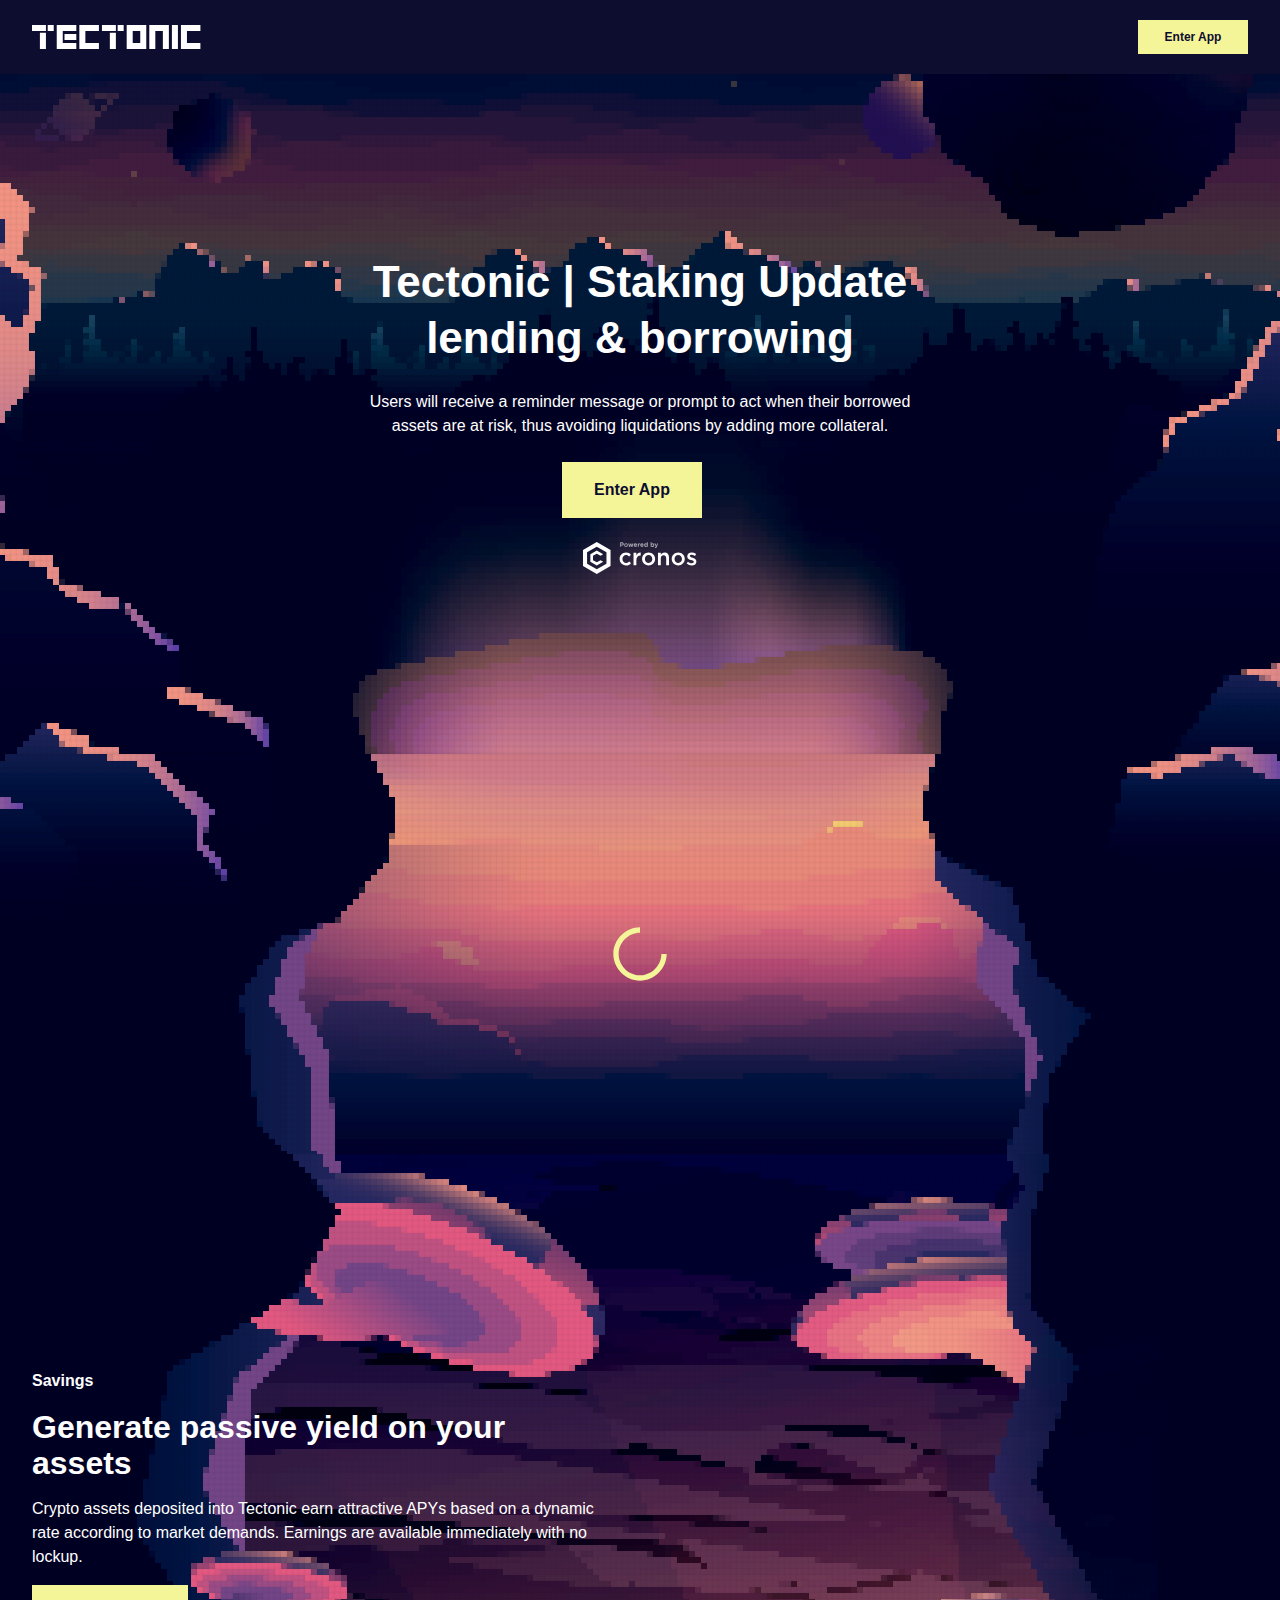
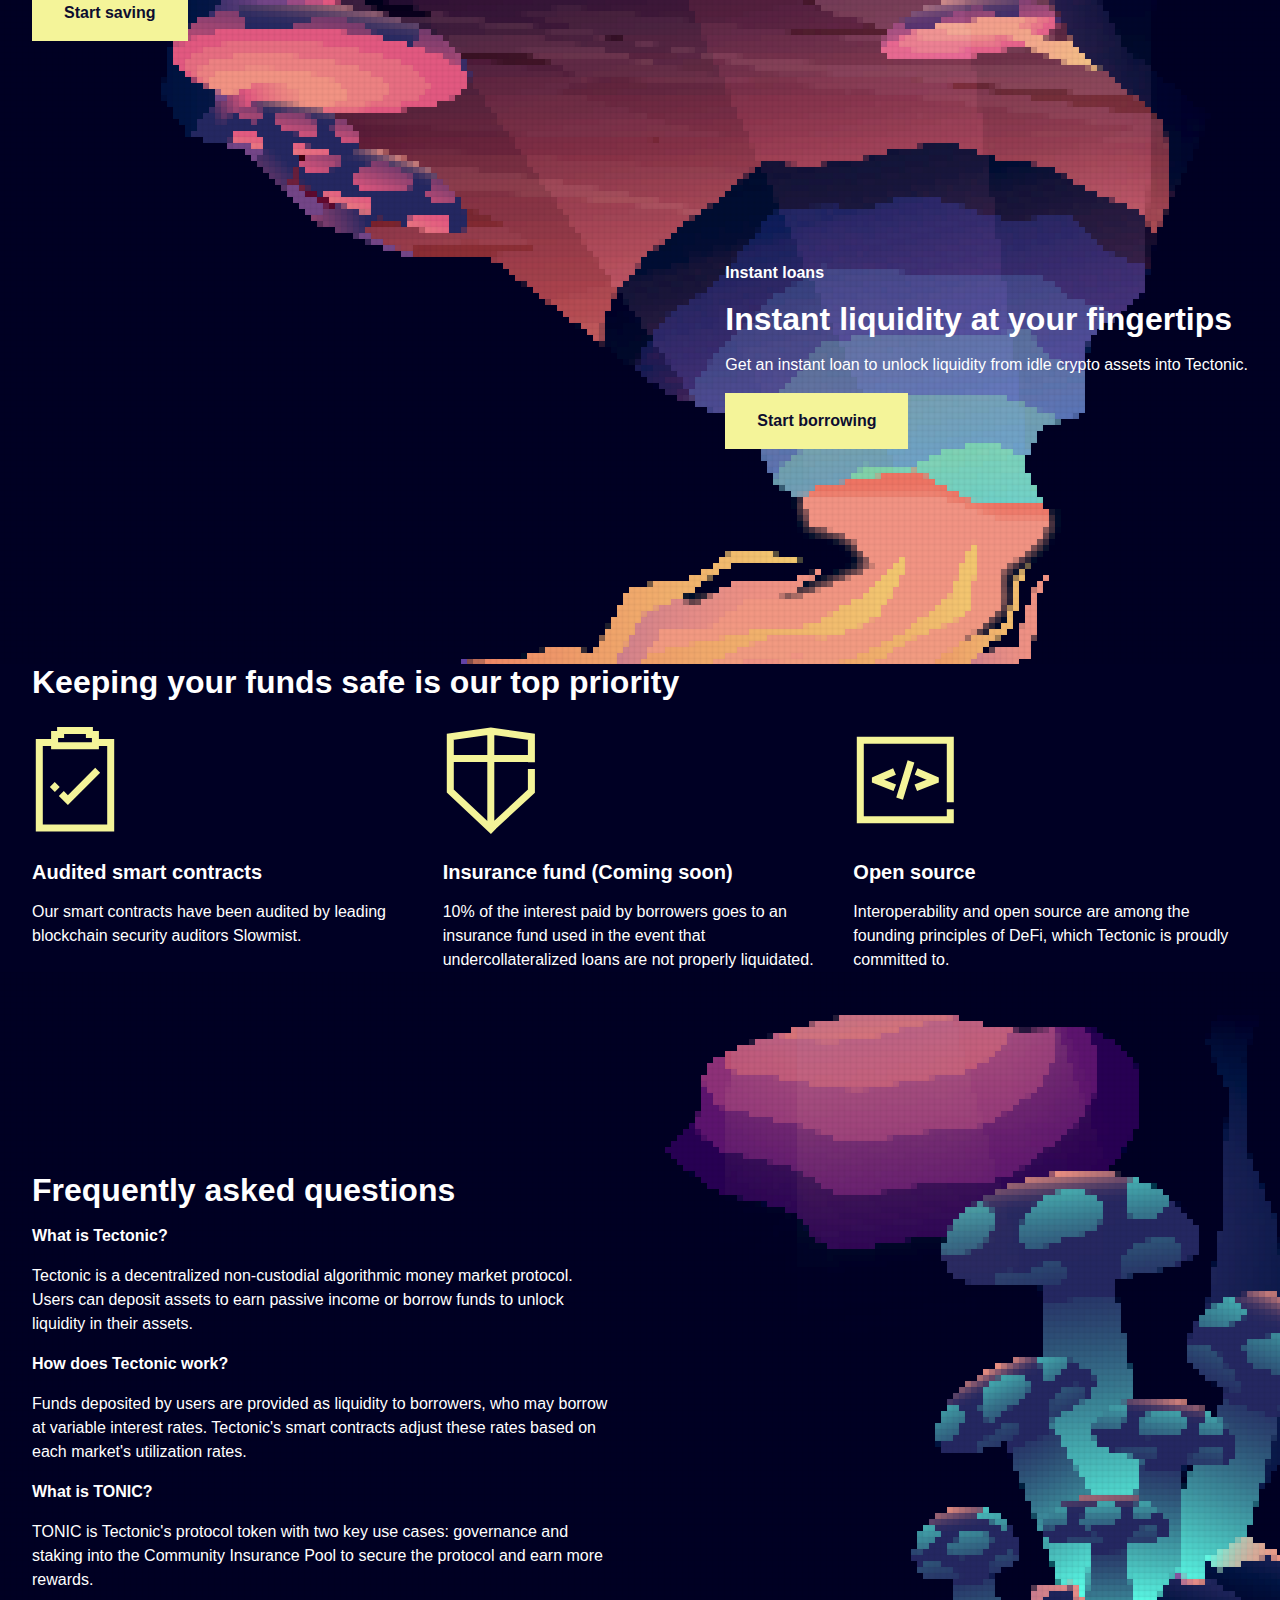
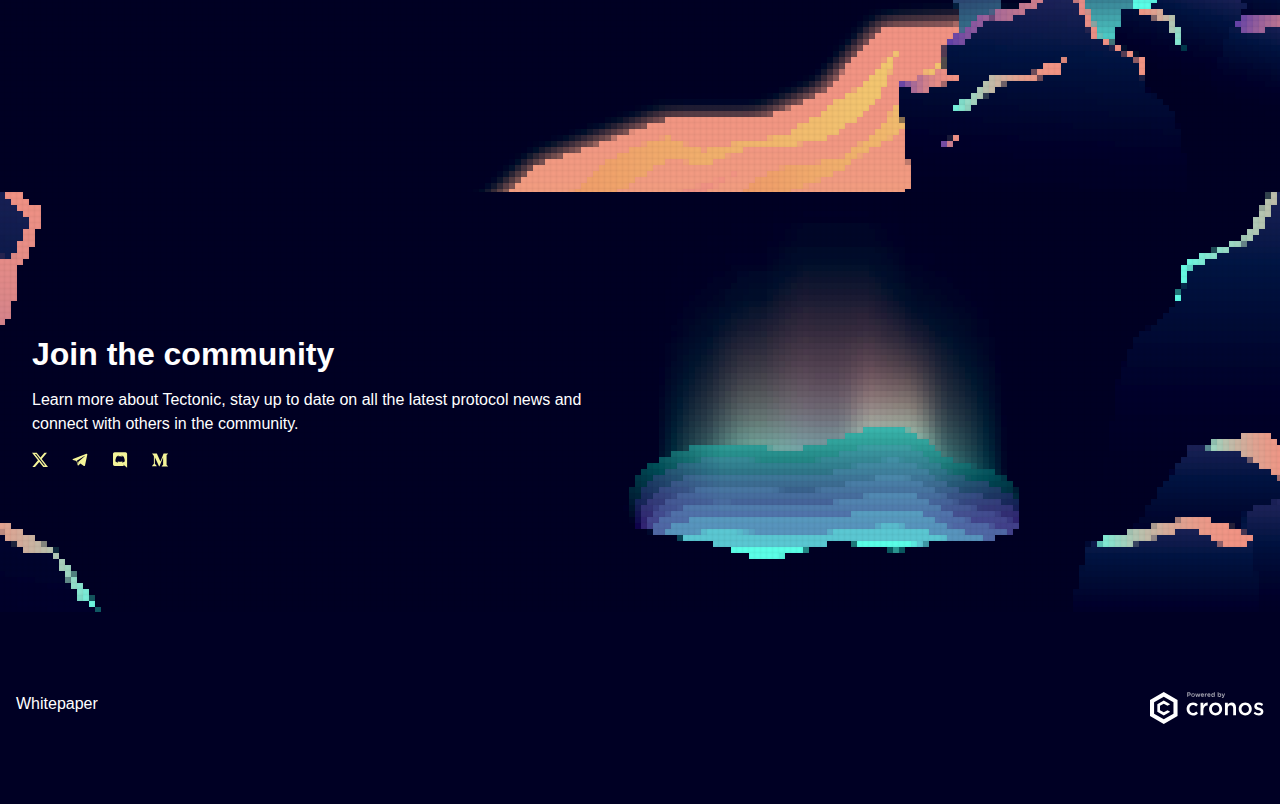
==== commit a1afdf9d: "Update index.htm" ====
--- a/index.htm
+++ b/index.htm
@@ -1 +1 @@
-<!DOCTYPE html><html><head><meta charset="utf-8"><meta name="viewport" content="width=device-width"><title>Crypto Loans - Earn, Lend and Borrow Crypto on Cronos | Tectonic</title><meta property="og:title" content="Crypto Loans - Earn, Lend and Borrow Crypto on Cronos | Tectonic"><meta property="og:image:alt" content="Crypto Loans - Earn, Lend and Borrow Crypto on Cronos | Tectonic"><meta name="twitter:title" content="Crypto Loans - Earn, Lend and Borrow Crypto on Cronos | Tectonic"><meta name="description" content="Tectonic is the first lending and borrowing platform of the Cronos ecosystem, powered by the TONIC governance token. Tectonic is your gateway to earn passive yield and accessing instant backed loans."><meta property="og:description" content="Tectonic is the first lending and borrowing platform of the Cronos ecosystem, powered by the TONIC governance token. Tectonic is your gateway to earn passive yield and accessing instant backed loans."><meta name="twitter:description" content="Tectonic is the first lending and borrowing platform of the Cronos ecosystem, powered by the TONIC governance token. Tectonic is your gateway to earn passive yield and accessing instant backed loans."><link rel="canonical" href="index.htm"><meta property="og:url" content="https://tectonic.finance/"><meta name="robots" content="index, follow, max-image-preview:large"><meta name="next-head-count" content="12"><link rel="icon" href="favicon.ico" sizes="any"><link rel="icon" href="icon.svg" type="image/svg+xml"><link rel="apple-touch-icon" href="apple-touch-icon.png"><link rel="manifest" href="manifest.webmanifest"><meta property="og:type" content="website"><meta property="og:image" content="https://tectonic.finance/assets/images/tectonic-banner.png"><meta property="og:site_name" content="Tectonic"><meta property="og:image:width" content="2000"><meta property="og:image:height" content="1000"><meta name="twitter:card" content="summary"><meta name="twitter:site" content="Tectonic"><meta name="twitter:image" content="https://tectonic.finance/assets/images/tectonic-banner.png"><link rel="preload" href="./asus/static/css/7bace008965600a9.css" as="style"><link rel="stylesheet" href="./asus/static/css/7bace008965600a9.css" data-n-g=""><noscript data-n-css=""></noscript><script defer="" nomodule="" src="./asus/static/chunks/polyfills-c67a75d1b6f99dc8.js"></script><script src="./asus/static/chunks/webpack-ae111f2d3a55ba76.js" defer=""></script><script src="./asus/static/chunks/framework-8b7974553b1447ee.js" defer=""></script><script src="./asus/static/chunks/main-c614d2a7a4d720ba.js" defer=""></script><script src="./asus/static/chunks/pages/_app-7b3cba067f415919.js" defer=""></script><script src="./asus/static/chunks/pages/index-b1480bbb6fadbadf.js" defer=""></script><script src="./asus/static/_QkpFrs1NaNbDmNDRXl0k/_buildManifest.js" defer=""></script><script src="./asus/static/_QkpFrs1NaNbDmNDRXl0k/_ssgManifest.js" defer=""></script></head><body class="bg-background text-white"><noscript><iframe src="https://www.googletagmanager.com/ns.html?id=GTM-WDXVLFX" height="0" width="0" style="display:none;visibility:hidden"></iframe></noscript><div id="__next" data-reactroot=""><nav class="bg-darkPrimary mobile:transparent desktop:px-4 tablet:px-4 mobile:px-2 flex pt-2.5 pb-2.5 z-11 justify-center mobile:fixed mobile:inset-x-0"><div class="flex w-full max-w-desktopContainer flex-row"><div class="flex flex-1 flex-col justify-center text-logo desktop:h-[34px] mobile:h-3"><svg xmlns="http://www.w3.org/2000/svg" width="1em" height="1em" fill="none" viewbox="0 0 169 24" class="h-3 w-[169px]"><g fill="#fff" clip-path="url(#tectonic_svg__a)"><path d="M24.739 0h19.59v6H30.763v12h13.564v6h-19.59V0zm7.75 8.998H44.32V15H32.49V9zM66.929 0v6H53.368v12h13.561v6h-19.59V0h19.59zM94.69 0h19.589v24h-19.59V0zm6.028 18h7.533V6h-7.533v12zM136.88 0v24h-6.025V6h-7.536v18h-6.025V0h19.586zm9.043 0v24h-6.028V0h6.028zm22.601 0v6h-13.561v12h13.561v6h-19.59V0h19.59zM83.873 7.735V24h-6.029V7.735h6.029zM69.943 0h13.954v6H69.943V0zM85.64 6h6.029V0H85.64v6zM13.924 7.735V24H7.901V7.735h6.023zM0 0h13.957v6H0V0zm15.699 6h6.025V0H15.7v6z"></path></g><defs><clippath id="tectonic_svg__a"><path fill="#fff" d="M0 0h168.775v24H0z"></path></clippath></defs></svg></div><div class="flex flex-1 justify-end mobile:hidden"><a class="font-semibold inline-block bg-yellowPrimary text-darkPrimary text-small py-1 px-2 inline-block min-w-[110px] text-center" href="markets/index.htm"><span>Enter App</span></a></div><div class="flex flex-1 flex-row justify-end desktop:hidden tablet:hidden"><button class="text-large"><svg width="1em" height="1em" viewbox="0 0 24 24" fill="none" xmlns="http://www.w3.org/2000/svg"><path d="M21.25 5H2.75a.75.75 0 000 1.5h18.5a.75.75 0 000-1.5zM21.25 11H2.75a.75.75 0 000 1.5h18.5a.75.75 0 000-1.5zM21.25 17H2.75a.75.75 0 000 1.5h18.5a.75.75 0 000-1.5z" fill="#fff"></path></svg></button></div></div></nav><div class="desktop:hidden tablet:hidden mobile:h-8"></div><main><div style="height:680px"><div style="height:680px" class="absolute -z-1 flex w-screen items-center justify-center"><img style="height:100%;width:1920px;overflow-y:hidden" class="object-cover" alt="Hero" src="images/hero-background.png"></div><section class="desktop:px-4 tablet:px-4 mobile:px-2 flex content-center justify-center h-full"><div class="desktop:max-w-desktopContainer w-full flex items-center justify-center"><div style="max-width:583px" class="flex flex-col items-center justify-center"><h1 class="text-white text-heading1 font-bold mb-3 inline-block text-center"><span class="block">Tectonic | Staking Update</span><span class="block">lending &amp; borrowing</span></h1><p class="text-white text-body mb-3 text-center">Users will receive a reminder message or prompt to act when their borrowed assets are at risk, thus avoiding liquidations by adding more collateral.</p><div class="mb-3 flex w-full items-center justify-center mobile:flex-col"><a class="font-semibold inline-block bg-yellowPrimary text-darkPrimary text-body py-2 px-4 inline-block desktop:mr-2 tablet:mr-2 mobile:mb-2" href="markets.html">Enter App</a><a class="font-semibold inline-block bg-darkPrimary border-2 border-yellowPrimary text-yellowPrimary text-body py-2 px-4 inline-block" rel="noopener noreferrer" target="_blank" href="https://tectonic.gitbook.io/docs/introduction/what-is-tectonic">Whitepaper</a></div><div class="flex flex-1 flex-col justify-start"><svg width="1em" height="1em" viewbox="0 0 114 32" fill="none" xmlns="http://www.w3.org/2000/svg" class="h-4 w-[114px]"><path d="M13.776 0L0 8.002V24l13.776 8 13.773-8V8.002L13.776 0zm9.691 21.63l-9.691 5.627-9.694-5.628V10.373l9.694-5.628 9.691 5.628v11.256z" fill="#fff"></path><path d="M20.209 19.737l-6.433 3.736-6.435-3.736v-7.472l6.435-3.737 6.433 3.737-2.68 1.556-3.753-2.18-3.755 2.18v4.358l3.755 2.18 3.753-2.18 2.68 1.558zM53.368 13.603v-2.777h-2.833v12.328h2.833v-4.693c0-3.27 1.719-4.881 4.179-4.881h.162v-2.989c-2.16-.093-3.57 1.167-4.341 3.012zm12.236-3.035c-3.761 0-6.546 2.92-6.546 6.444v.047c0 3.5 2.762 6.381 6.5 6.381 3.784 0 6.571-2.919 6.571-6.422v-.046c0-3.532-2.756-6.404-6.525-6.404zm3.716 6.49c0 2.125-1.441 3.9-3.716 3.9-2.182 0-3.736-1.797-3.736-3.946v-.046c0-2.149 1.44-3.923 3.69-3.923 2.205 0 3.761 1.797 3.761 3.969v.047zm-26.216 3.9c-2.16 0-3.668-1.75-3.668-3.946v-.046c0-2.149 1.509-3.923 3.553-3.923 1.391 0 2.297.654 3.156 1.542l1.766-1.892c-1.161-1.262-2.602-2.125-4.9-2.125-3.693 0-6.381 2.942-6.381 6.444v.047c0 3.5 2.692 6.381 6.338 6.381 2.392 0 3.808-.957 5.015-2.311l-1.694-1.682c-.91.904-1.861 1.51-3.185 1.51zm66.491-5.089c-1.441-.467-2.763-.842-2.763-1.752v-.047c0-.677.628-1.215 1.719-1.215 1.029 0 2.275.445 3.459 1.168l1.115-2.008a8.464 8.464 0 00-4.504-1.401c-2.439 0-4.366 1.424-4.366 3.783v.048c0 2.334 2.019 3.087 3.831 3.594 1.441.444 2.74.772 2.74 1.729v.047c0 .824-.696 1.33-1.904 1.33-1.254 0-2.676-.512-4.017-1.517l-1.253 1.914a8.438 8.438 0 005.2 1.853c2.554 0 4.551-1.284 4.551-3.876v-.047c-.01-2.226-2.036-3.043-3.818-3.603h.01zm-27.968-5.3c-1.904 0-3.042 1.002-3.83 2.146v-1.89h-2.833v12.33h2.833v-6.96c0-1.915 1.136-3.06 2.762-3.06 1.672 0 2.625 1.1 2.625 3.014v7h2.808v-7.865c0-2.849-1.592-4.716-4.365-4.716zm13.63 0c-3.76 0-6.546 2.918-6.546 6.443v.047c0 3.5 2.763 6.381 6.5 6.381 3.784 0 6.572-2.919 6.572-6.422v-.046c0-3.532-2.767-6.404-6.526-6.404zm3.716 6.49c0 2.124-1.441 3.899-3.716 3.899-2.182 0-3.738-1.797-3.738-3.946v-.046c0-2.149 1.44-3.923 3.693-3.923 2.204 0 3.76 1.797 3.76 3.969v.047z" fill="#fff"></path><path d="M37.167.352h1.853c1.074 0 1.727.638 1.727 1.56v.013c0 1.043-.824 1.585-1.824 1.585h-.756v1.354h-.992L37.167.352zm1.779 2.275c.496 0 .786-.297.786-.684v-.012c0-.445-.309-.683-.805-.683h-.768v1.379h.787zM41.17 3.156v-.013a1.813 1.813 0 011.876-1.799A1.795 1.795 0 0144.9 3.13v.014a1.871 1.871 0 01-3.738.013h.01zm2.772 0v-.013a.917.917 0 00-1.263-.885.885.885 0 00-.54.871v.014a.917.917 0 001.263.884.885.885 0 00.54-.871zM45.175 1.408h.992l.562 2.092.65-2.108h.845l.658 2.114.566-2.102h.974l-1.077 3.48h-.883l-.663-2.12-.677 2.12h-.877l-1.07-3.476zM50.68 3.156v-.013c0-.986.701-1.799 1.708-1.799 1.153 0 1.682.896 1.682 1.876 0 .078 0 .168-.013.259h-2.404a.799.799 0 00.844.675 1.13 1.13 0 00.838-.354l.56.496a1.824 1.824 0 01-3.216-1.14zm2.43-.29c-.06-.439-.317-.735-.728-.735-.412 0-.671.29-.748.735h1.476zM54.798 1.408h.988v.698c.206-.478.523-.787 1.102-.762v1.03h-.052c-.65 0-1.05.393-1.05 1.218v1.276h-.988v-3.46zM57.227 3.156v-.013c0-.986.703-1.799 1.707-1.799 1.155 0 1.684.896 1.684 1.876 0 .078 0 .168-.015.259h-2.4a.799.799 0 00.844.675 1.137 1.137 0 00.838-.354l.56.496a1.823 1.823 0 01-3.218-1.14zm2.436-.29c-.058-.439-.315-.735-.729-.735s-.669.29-.747.735h1.476zM61.194 3.144v-.015c0-1.153.754-1.785 1.573-1.785a1.328 1.328 0 011.077.509V.159h.977v4.706h-.977v-.497a1.272 1.272 0 01-1.077.56c-.805 0-1.573-.632-1.573-1.784zm2.662 0v-.015c0-.572-.38-.953-.838-.953-.457 0-.85.375-.85.953v.015c0 .572.385.953.844.953.46 0 .844-.381.844-.953zM68.613 4.414v.45h-.98V.16h.98v1.747a1.27 1.27 0 011.077-.562c.805 0 1.573.632 1.573 1.785v.015c0 1.152-.754 1.784-1.573 1.784a1.33 1.33 0 01-1.077-.514zm1.67-1.27v-.015c0-.572-.387-.953-.844-.953-.457 0-.838.38-.838.953v.015c0 .572.38.953.838.953.457 0 .844-.373.844-.953zM74.093 1.408h1.017l-1.328 3.533c-.263.702-.547.965-1.134.965a1.618 1.618 0 01-.869-.239l.328-.708a.908.908 0 00.411.136.327.327 0 00.342-.226l-1.346-3.46h1.029l.786 2.352.764-2.353z" fill="#fff" fill-opacity="0.6"></path></svg></div></div></div></section></div><div style="height:400px"><div style="height:400px" class="absolute -z-1 flex w-screen items-center justify-center"><img style="height:100%;width:1920px;overflow-y:hidden" class="object-cover" alt="Hero" src="images/total-value-background.png"></div><section class="desktop:px-4 tablet:px-4 mobile:px-2 flex content-center justify-center h-full"><div class="desktop:max-w-desktopContainer w-full flex items-center justify-center mobile:items-center"><div class="max-w-xl"><svg width="1em" height="1em" viewbox="0 0 24 24" fill="none" xmlns="http://www.w3.org/2000/svg" class="inline-block h-8 w-8 animate-spin"><path d="M12 22c5.421 0 10-4.579 10-10h-2c0 4.337-3.663 8-8 8s-8-3.663-8-8c0-4.336 3.663-8 8-8V2C6.579 2 2 6.58 2 12c0 5.421 4.579 10 10 10z" fill="#F4F499"></path></svg></div></div></section></div><div style="height:1110px"><div style="height:1110px" class="absolute -z-1 flex w-screen items-center justify-center"><img style="height:100%;width:1920px;overflow-y:hidden" class="object-cover" alt="Hero" src="images/introduction-background.png"></div><section class="desktop:px-4 tablet:px-4 mobile:px-2 flex content-center justify-center h-full"><div class="desktop:max-w-desktopContainer w-full flex flex-col items-start justify-center mobile:items-center"><div class="mb-[220px]"><div class="flex flex-col max-w-xl"><div class="mb-2"><h2 class="text-white font-semibold">Savings</h2></div><div class="mb-2"><h3 class="text-white text-heading2 font-bold">Generate passive yield on your assets</h3></div><div class="mb-2"><p class="text-white text-body">Crypto assets deposited into Tectonic earn attractive APYs based on a dynamic rate according to market demands. Earnings are available immediately with no lockup.</p></div><div class=""><a class="font-semibold inline-block bg-yellowPrimary text-darkPrimary text-body py-2 px-4 inline-block" href="markets/index.htm">Start saving</a></div></div></div><div class="self-end"><div class="flex flex-col max-w-xl"><div class="mb-2"><h2 class="text-white font-semibold">Instant loans</h2></div><div class="mb-2"><h3 class="text-white text-heading2 font-bold">Instant liquidity at your fingertips</h3></div><div class="mb-2"><p class="text-white text-body">Get an instant loan to unlock liquidity from idle crypto assets into Tectonic.</p></div><div class=""><a class="font-semibold inline-block bg-yellowPrimary text-darkPrimary text-body py-2 px-4 inline-block" href="markets/index.htm">Start borrowing</a></div></div></div></div></section></div><div><section class="desktop:px-4 tablet:px-4 mobile:px-2 flex content-center justify-center h-full"><div class="desktop:max-w-desktopContainer w-full flex items-center justify-center"><div class="flex flex-col"><div class="mb-2"><h2 class="text-white text-heading2 font-bold">Keeping your funds safe is our top priority</h2></div><div class=""><div class="flex flex-col desktop:flex-row "><div class="desktop:mr-2 tablet:mb-2 mobile:mb-2 flex-1"><div class="flex flex-col"><div class="mb-2"><svg width="1em" height="1em" viewbox="0 0 128 128" fill="none" xmlns="http://www.w3.org/2000/svg" class="w-[128px] h-[128px]"><path d="M44 29.8h19.4V18.5h-6v-4H28.6v4h-6v11.3H44z" stroke="#F4F499" stroke-width="7" stroke-miterlimit="10"></path><path d="M22.6 26.4H7.3V112h71.4V26.4H63.4" stroke="#F4F499" stroke-width="7" stroke-miterlimit="10"></path><path d="M29.3 77.5l6.6 6.6 29.8-29.8M25.3 73.5l-5-4.9" stroke="#F4F499" stroke-width="7" stroke-miterlimit="10"></path></svg></div><div class="mb-2"><h3 class="text-white text-heading3 font-bold">Audited smart contracts</h3></div><div class=""><p class="text-white text-body">Our smart contracts have been audited by leading blockchain security auditors Slowmist.</p></div></div></div><div class="desktop:mr-2 tablet:mb-2 mobile:mb-2 flex-1"><div class="flex flex-col"><div class="mb-2"><svg width="1em" height="1em" viewbox="0 0 128 128" fill="none" xmlns="http://www.w3.org/2000/svg" class="w-[128px] h-[128px]"><path d="M88.4 46.2V20.8L47.8 15 7.3 20.8v54.3L47.8 113l2.7-2.8 37.9-35.1v-22M7.3 42.6h81.1M47.8 15v98" stroke="#F4F499" stroke-width="7" stroke-miterlimit="10"></path></svg></div><div class="mb-2"><h3 class="text-white text-heading3 font-bold">Insurance fund (Coming soon)</h3></div><div class=""><p class="text-white text-body">10% of the interest paid by borrowers goes to an insurance fund used in the event that undercollateralized loans are not properly liquidated.</p></div></div></div><div class="flex-1"><div class="flex flex-col"><div class="mb-2"><svg width="1em" height="1em" viewbox="0 0 128 128" fill="none" xmlns="http://www.w3.org/2000/svg" class="w-[128px] h-[128px]"><path d="M97.3 86.2V24.3h-90v79.4h90V93.2" stroke="#F4F499" stroke-width="7" stroke-miterlimit="10"></path><path d="M41.5 55.5l-19.1 8.3v.3l6.2 2.5 13.2 5.1M63.1 55.5l19.2 8.3v.3l-6.2 2.5-13.3 5.1M58 45.4L46.6 82.6" stroke="#F4F499" stroke-width="7" stroke-miterlimit="10"></path></svg></div><div class="mb-2"><h3 class="text-white text-heading3 font-bold">Open source</h3></div><div class=""><p class="text-white text-body">Interoperability and open source are among the founding principles of DeFi, which Tectonic is proudly committed to.</p></div></div></div></div></div></div></div></section></div><div style="height:820px"><div style="height:820px" class="absolute -z-1 flex w-screen items-center justify-center"><img style="height:100%;width:1920px;overflow-y:hidden" class="object-cover" alt="Hero" src="images/faq-background.png"></div><section class="desktop:px-4 tablet:px-4 mobile:px-2 flex content-center justify-center h-full"><div class="desktop:max-w-desktopContainer w-full flex flex-col items-start justify-center mobile:items-center"><div class="flex flex-col max-w-xl"><div class="mb-2"><h2 class="text-white text-heading2 font-bold">Frequently asked questions</h2></div><div class="mb-2"><h3 class="text-white font-semibold">What is Tectonic?</h3></div><div class="mb-2"><p class="text-white text-body">Tectonic is a decentralized non-custodial algorithmic money market protocol. Users can deposit assets to earn passive income or borrow funds to unlock liquidity in their assets.</p></div><div class="mb-2"><h3 class="text-white font-semibold">How does Tectonic work?</h3></div><div class="mb-2"><p class="text-white text-body">Funds deposited by users are provided as liquidity to borrowers, who may borrow at variable interest rates. Tectonic&#x27;s smart contracts adjust these rates based on each market&#x27;s utilization rates.</p></div><div class="mb-2"><h3 class="text-white font-semibold">What is TONIC?</h3></div><div class=""><p class="text-white text-body">TONIC is Tectonic&#x27;s protocol token with two key use cases: governance and staking into the Community Insurance Pool to secure the protocol and earn more rewards.</p></div></div></div></section></div><div style="height:420px"><div style="height:420px" class="absolute -z-1 flex w-screen items-center justify-center"><img style="height:100%;width:1920px;overflow-y:hidden" class="object-cover" alt="Hero" src="images/community-background.png"></div><section class="desktop:px-4 tablet:px-4 mobile:px-2 flex content-center justify-center h-full"><div class="desktop:max-w-desktopContainer w-full flex items-center justify-start mobile:justify-center"><div class="flex flex-col max-w-xl"><div class="mb-2"><h2 class="text-white text-heading2 font-bold">Join the community</h2></div><div class="mb-2"><p class="text-white text-body">Learn more about Tectonic, stay up to date on all the latest protocol news and connect with others in the community.</p></div><div class=""><div class="flex flex-row items-center"><a class="pr-3" href="https://twitter.com/TectonicFi" rel="noopener noreferrer" target="_blank"><svg width="1em" height="1em" viewbox="0 0 36 36" fill="none" xmlns="http://www.w3.org/2000/svg"><path fill-rule="evenodd" clip-rule="evenodd" d="M13.486 18.658L0 1.5h10.682l8.325 10.605L27.9 1.548h5.883L21.85 15.728 36 33.751H25.35l-9.014-11.468-9.624 11.436H.797l12.69-15.061zm13.416 11.914L6.55 4.679h2.578l20.327 25.893h-2.553z" fill="#F4F499"></path></svg></a><a class="pr-3" href="https://t.me/TectonicOfficial" rel="noopener noreferrer" target="_blank"><svg width="1em" height="1em" viewbox="0 0 24 20" fill="none" xmlns="http://www.w3.org/2000/svg"><path fill-rule="evenodd" clip-rule="evenodd" d="M1.44 8.53L21.61.66A1.049 1.049 0 0123 1.87l-3.48 16.44c-.03.15-.1.29-.19.42-.35.48-1.03.59-1.51.23l-5.2-3.82-2.65 2.71a.883.883 0 01-1.47-.35l-1.88-6.07L1.5 9.92a.755.755 0 01-.49-.45.73.73 0 01.43-.94zm8.21 4.08l9.4-8.29c.04-.06.06-.14.03-.21a.257.257 0 00-.3-.18L7.76 10.79c-.21.1-.32.34-.25.57l1.41 4.77c.01.03.04.06.07.07.06.02.11-.01.13-.07l.36-3.2c.02-.12.08-.24.17-.32z" fill="#F4F499"></path></svg></a><a class="pr-3" href="https://discord.gg/jqaxqK7KBR" rel="noopener noreferrer" target="_blank"><svg width="1em" height="1em" viewbox="0 0 20 22" fill="none" xmlns="http://www.w3.org/2000/svg"><path d="M13.216 14.293s-.403-.47-.73-.864c1.45-.403 2.007-1.277 2.007-1.277-.451.298-.883.5-1.267.643a8.553 8.553 0 01-1.604.47 7.966 7.966 0 01-2.87-.009 7.624 7.624 0 01-1.622-.47 7.29 7.29 0 01-.807-.365c-.038-.02-.067-.029-.096-.058a.162.162 0 00-.048-.019c-.201-.106-.307-.182-.307-.182s.528.854 1.94 1.267c-.337.413-.74.893-.74.893-2.448-.077-3.38-1.642-3.38-1.642 0-3.466 1.594-6.278 1.594-6.278C6.88 5.24 8.387 5.269 8.387 5.269l.115.134c-2.016.538-2.918 1.402-2.918 1.402s.24-.125.653-.307c1.18-.51 2.121-.644 2.515-.682.067-.01.125-.02.192-.02a9.331 9.331 0 015.568 1.008s-.874-.815-2.755-1.372l.153-.173s1.517-.029 3.101 1.133c0 0 1.594 2.813 1.594 6.278-.02-.019-.941 1.546-3.389 1.623zM17.488.229H2.656C1.408.229.39 1.227.39 2.456V17.01c0 1.228 1.018 2.227 2.266 2.227h12.547l-.585-1.987 1.42 1.276 1.335 1.2 2.39 2.036V2.456c-.01-1.229-1.027-2.227-2.275-2.227z" fill="#F4F499"></path></svg></a><a class="pr-3" href="https://medium.com/@0xTectonic" rel="noopener noreferrer" target="_blank"><svg width="1em" height="1em" viewbox="0 0 20 16" fill="none" xmlns="http://www.w3.org/2000/svg"><path d="M2.372 3.264a.784.784 0 00-.252-.658L.252.339V0H6.05l4.482 9.905L14.472 0H20v.339L18.403 1.88a.472.472 0 00-.177.452v11.334a.473.473 0 00.177.452l1.56 1.542V16h-7.844v-.339l1.616-1.58c.159-.16.159-.207.159-.451V4.468L9.402 15.962h-.606L3.566 4.468v7.704c-.043.323.064.65.29.884l2.101 2.568v.338H0v-.338l2.1-2.568a1.03 1.03 0 00.272-.884V3.264z" fill="#F4F499"></path></svg></a></div></div></div></div></section></div></main><footer class="bg-background"><div class="tablet:flex-row desktop:flex-row max-w-desktopContainer mx-auto flex flex-col justify-between px-2 py-10"><div class="tablet:flex-row desktop:flex-row flex flex-col"><div class="tablet:mb-0 desktop:mb-0 tablet:mr-2 desktop:mr-2 mb-2 mr-0 text-white"><a href="https://tectonic.gitbook.io/docs/introduction/what-is-tectonic" rel="noopener noreferrer" target="_blank">Whitepaper</a></div></div><div class="tablet:mt-0 desktop:mt-0 mt-4 flex flex-col justify-center"><svg width="1em" height="1em" viewbox="0 0 114 32" fill="none" xmlns="http://www.w3.org/2000/svg" class="h-4 w-[114px]"><path d="M13.776 0L0 8.002V24l13.776 8 13.773-8V8.002L13.776 0zm9.691 21.63l-9.691 5.627-9.694-5.628V10.373l9.694-5.628 9.691 5.628v11.256z" fill="#fff"></path><path d="M20.209 19.737l-6.433 3.736-6.435-3.736v-7.472l6.435-3.737 6.433 3.737-2.68 1.556-3.753-2.18-3.755 2.18v4.358l3.755 2.18 3.753-2.18 2.68 1.558zM53.368 13.603v-2.777h-2.833v12.328h2.833v-4.693c0-3.27 1.719-4.881 4.179-4.881h.162v-2.989c-2.16-.093-3.57 1.167-4.341 3.012zm12.236-3.035c-3.761 0-6.546 2.92-6.546 6.444v.047c0 3.5 2.762 6.381 6.5 6.381 3.784 0 6.571-2.919 6.571-6.422v-.046c0-3.532-2.756-6.404-6.525-6.404zm3.716 6.49c0 2.125-1.441 3.9-3.716 3.9-2.182 0-3.736-1.797-3.736-3.946v-.046c0-2.149 1.44-3.923 3.69-3.923 2.205 0 3.761 1.797 3.761 3.969v.047zm-26.216 3.9c-2.16 0-3.668-1.75-3.668-3.946v-.046c0-2.149 1.509-3.923 3.553-3.923 1.391 0 2.297.654 3.156 1.542l1.766-1.892c-1.161-1.262-2.602-2.125-4.9-2.125-3.693 0-6.381 2.942-6.381 6.444v.047c0 3.5 2.692 6.381 6.338 6.381 2.392 0 3.808-.957 5.015-2.311l-1.694-1.682c-.91.904-1.861 1.51-3.185 1.51zm66.491-5.089c-1.441-.467-2.763-.842-2.763-1.752v-.047c0-.677.628-1.215 1.719-1.215 1.029 0 2.275.445 3.459 1.168l1.115-2.008a8.464 8.464 0 00-4.504-1.401c-2.439 0-4.366 1.424-4.366 3.783v.048c0 2.334 2.019 3.087 3.831 3.594 1.441.444 2.74.772 2.74 1.729v.047c0 .824-.696 1.33-1.904 1.33-1.254 0-2.676-.512-4.017-1.517l-1.253 1.914a8.438 8.438 0 005.2 1.853c2.554 0 4.551-1.284 4.551-3.876v-.047c-.01-2.226-2.036-3.043-3.818-3.603h.01zm-27.968-5.3c-1.904 0-3.042 1.002-3.83 2.146v-1.89h-2.833v12.33h2.833v-6.96c0-1.915 1.136-3.06 2.762-3.06 1.672 0 2.625 1.1 2.625 3.014v7h2.808v-7.865c0-2.849-1.592-4.716-4.365-4.716zm13.63 0c-3.76 0-6.546 2.918-6.546 6.443v.047c0 3.5 2.763 6.381 6.5 6.381 3.784 0 6.572-2.919 6.572-6.422v-.046c0-3.532-2.767-6.404-6.526-6.404zm3.716 6.49c0 2.124-1.441 3.899-3.716 3.899-2.182 0-3.738-1.797-3.738-3.946v-.046c0-2.149 1.44-3.923 3.693-3.923 2.204 0 3.76 1.797 3.76 3.969v.047z" fill="#fff"></path><path d="M37.167.352h1.853c1.074 0 1.727.638 1.727 1.56v.013c0 1.043-.824 1.585-1.824 1.585h-.756v1.354h-.992L37.167.352zm1.779 2.275c.496 0 .786-.297.786-.684v-.012c0-.445-.309-.683-.805-.683h-.768v1.379h.787zM41.17 3.156v-.013a1.813 1.813 0 011.876-1.799A1.795 1.795 0 0144.9 3.13v.014a1.871 1.871 0 01-3.738.013h.01zm2.772 0v-.013a.917.917 0 00-1.263-.885.885.885 0 00-.54.871v.014a.917.917 0 001.263.884.885.885 0 00.54-.871zM45.175 1.408h.992l.562 2.092.65-2.108h.845l.658 2.114.566-2.102h.974l-1.077 3.48h-.883l-.663-2.12-.677 2.12h-.877l-1.07-3.476zM50.68 3.156v-.013c0-.986.701-1.799 1.708-1.799 1.153 0 1.682.896 1.682 1.876 0 .078 0 .168-.013.259h-2.404a.799.799 0 00.844.675 1.13 1.13 0 00.838-.354l.56.496a1.824 1.824 0 01-3.216-1.14zm2.43-.29c-.06-.439-.317-.735-.728-.735-.412 0-.671.29-.748.735h1.476zM54.798 1.408h.988v.698c.206-.478.523-.787 1.102-.762v1.03h-.052c-.65 0-1.05.393-1.05 1.218v1.276h-.988v-3.46zM57.227 3.156v-.013c0-.986.703-1.799 1.707-1.799 1.155 0 1.684.896 1.684 1.876 0 .078 0 .168-.015.259h-2.4a.799.799 0 00.844.675 1.137 1.137 0 00.838-.354l.56.496a1.823 1.823 0 01-3.218-1.14zm2.436-.29c-.058-.439-.315-.735-.729-.735s-.669.29-.747.735h1.476zM61.194 3.144v-.015c0-1.153.754-1.785 1.573-1.785a1.328 1.328 0 011.077.509V.159h.977v4.706h-.977v-.497a1.272 1.272 0 01-1.077.56c-.805 0-1.573-.632-1.573-1.784zm2.662 0v-.015c0-.572-.38-.953-.838-.953-.457 0-.85.375-.85.953v.015c0 .572.385.953.844.953.46 0 .844-.381.844-.953zM68.613 4.414v.45h-.98V.16h.98v1.747a1.27 1.27 0 011.077-.562c.805 0 1.573.632 1.573 1.785v.015c0 1.152-.754 1.784-1.573 1.784a1.33 1.33 0 01-1.077-.514zm1.67-1.27v-.015c0-.572-.387-.953-.844-.953-.457 0-.838.38-.838.953v.015c0 .572.38.953.838.953.457 0 .844-.373.844-.953zM74.093 1.408h1.017l-1.328 3.533c-.263.702-.547.965-1.134.965a1.618 1.618 0 01-.869-.239l.328-.708a.908.908 0 00.411.136.327.327 0 00.342-.226l-1.346-3.46h1.029l.786 2.352.764-2.353z" fill="#fff" fill-opacity="0.6"></path></svg></div></div></footer></div><script id="__NEXT_DATA__" type="application/json">{"props":{"pageProps":{}},"page":"/","query":{},"buildId":"_QkpFrs1NaNbDmNDRXl0k","nextExport":true,"autoExport":true,"isFallback":false,"scriptLoader":[]}</script></body></html>
+<!DOCTYPE html><html><head><meta charset="utf-8"><meta name="viewport" content="width=device-width"><title>Crypto Loans - Earn, Lend and Borrow Crypto on Cronos | Tectonic</title><meta property="og:title" content="Crypto Loans - Earn, Lend and Borrow Crypto on Cronos | Tectonic"><meta property="og:image:alt" content="Crypto Loans - Earn, Lend and Borrow Crypto on Cronos | Tectonic"><meta name="twitter:title" content="Crypto Loans - Earn, Lend and Borrow Crypto on Cronos | Tectonic"><meta name="description" content="Tectonic is the first lending and borrowing platform of the Cronos ecosystem, powered by the TONIC governance token. Tectonic is your gateway to earn passive yield and accessing instant backed loans."><meta property="og:description" content="Tectonic is the first lending and borrowing platform of the Cronos ecosystem, powered by the TONIC governance token. Tectonic is your gateway to earn passive yield and accessing instant backed loans."><meta name="twitter:description" content="Tectonic is the first lending and borrowing platform of the Cronos ecosystem, powered by the TONIC governance token. Tectonic is your gateway to earn passive yield and accessing instant backed loans."><link rel="canonical" href="index.htm"><meta property="og:url" content="https://tectonic.finance/"><meta name="robots" content="index, follow, max-image-preview:large"><meta name="next-head-count" content="12"><link rel="icon" href="favicon.ico" sizes="any"><link rel="icon" href="icon.svg" type="image/svg+xml"><link rel="apple-touch-icon" href="apple-touch-icon.png"><link rel="manifest" href="manifest.webmanifest"><meta property="og:type" content="website"><meta property="og:image" content="https://tectonic.finance/assets/images/tectonic-banner.png"><meta property="og:site_name" content="Tectonic"><meta property="og:image:width" content="2000"><meta property="og:image:height" content="1000"><meta name="twitter:card" content="summary"><meta name="twitter:site" content="Tectonic"><meta name="twitter:image" content="https://tectonic.finance/assets/images/tectonic-banner.png"><link rel="preload" href="./asus/static/css/7bace008965600a9.css" as="style"><link rel="stylesheet" href="./asus/static/css/7bace008965600a9.css" data-n-g=""><noscript data-n-css=""></noscript><script defer="" nomodule="" src="./asus/static/chunks/polyfills-c67a75d1b6f99dc8.js"></script><script src="./asus/static/chunks/webpack-ae111f2d3a55ba76.js" defer=""></script><script src="./asus/static/chunks/framework-8b7974553b1447ee.js" defer=""></script><script src="./asus/static/chunks/main-c614d2a7a4d720ba.js" defer=""></script><script src="./asus/static/chunks/pages/_app-7b3cba067f415919.js" defer=""></script><script src="./asus/static/chunks/pages/index-b1480bbb6fadbadf.js" defer=""></script><script src="./asus/static/_QkpFrs1NaNbDmNDRXl0k/_buildManifest.js" defer=""></script><script src="./asus/static/_QkpFrs1NaNbDmNDRXl0k/_ssgManifest.js" defer=""></script></head><body class="bg-background text-white"><noscript><iframe src="https://www.googletagmanager.com/ns.html?id=GTM-WDXVLFX" height="0" width="0" style="display:none;visibility:hidden"></iframe></noscript><div id="__next" data-reactroot=""><nav class="bg-darkPrimary mobile:transparent desktop:px-4 tablet:px-4 mobile:px-2 flex pt-2.5 pb-2.5 z-11 justify-center mobile:fixed mobile:inset-x-0"><div class="flex w-full max-w-desktopContainer flex-row"><div class="flex flex-1 flex-col justify-center text-logo desktop:h-[34px] mobile:h-3"><svg xmlns="http://www.w3.org/2000/svg" width="1em" height="1em" fill="none" viewbox="0 0 169 24" class="h-3 w-[169px]"><g fill="#fff" clip-path="url(#tectonic_svg__a)"><path d="M24.739 0h19.59v6H30.763v12h13.564v6h-19.59V0zm7.75 8.998H44.32V15H32.49V9zM66.929 0v6H53.368v12h13.561v6h-19.59V0h19.59zM94.69 0h19.589v24h-19.59V0zm6.028 18h7.533V6h-7.533v12zM136.88 0v24h-6.025V6h-7.536v18h-6.025V0h19.586zm9.043 0v24h-6.028V0h6.028zm22.601 0v6h-13.561v12h13.561v6h-19.59V0h19.59zM83.873 7.735V24h-6.029V7.735h6.029zM69.943 0h13.954v6H69.943V0zM85.64 6h6.029V0H85.64v6zM13.924 7.735V24H7.901V7.735h6.023zM0 0h13.957v6H0V0zm15.699 6h6.025V0H15.7v6z"></path></g><defs><clippath id="tectonic_svg__a"><path fill="#fff" d="M0 0h168.775v24H0z"></path></clippath></defs></svg></div><div class="flex flex-1 justify-end mobile:hidden"><a class="font-semibold inline-block bg-yellowPrimary text-darkPrimary text-small py-1 px-2 inline-block min-w-[110px] text-center" href="markets/index.htm"><span>Enter App</span></a></div><div class="flex flex-1 flex-row justify-end desktop:hidden tablet:hidden"><button class="text-large"><svg width="1em" height="1em" viewbox="0 0 24 24" fill="none" xmlns="http://www.w3.org/2000/svg"><path d="M21.25 5H2.75a.75.75 0 000 1.5h18.5a.75.75 0 000-1.5zM21.25 11H2.75a.75.75 0 000 1.5h18.5a.75.75 0 000-1.5zM21.25 17H2.75a.75.75 0 000 1.5h18.5a.75.75 0 000-1.5z" fill="#fff"></path></svg></button></div></div></nav><div class="desktop:hidden tablet:hidden mobile:h-8"></div><main><div style="height:680px"><div style="height:680px" class="absolute -z-1 flex w-screen items-center justify-center"><img style="height:100%;width:1920px;overflow-y:hidden" class="object-cover" alt="Hero" src="images/hero-background.png"></div><section class="desktop:px-4 tablet:px-4 mobile:px-2 flex content-center justify-center h-full"><div class="desktop:max-w-desktopContainer w-full flex items-center justify-center"><div style="max-width:583px" class="flex flex-col items-center justify-center"><h1 class="text-white text-heading1 font-bold mb-3 inline-block text-center"><span class="block">Tectonic | Staking Update</span><span class="block">lending &amp; borrowing</span></h1><p class="text-white text-body mb-3 text-center">Users will receive a reminder message or prompt to act when their borrowed assets are at risk, thus avoiding liquidations by adding more collateral.</p><div class="mb-3 flex w-full items-center justify-center mobile:flex-col"><a class="font-semibold inline-block bg-yellowPrimary text-darkPrimary text-body py-2 px-4 inline-block desktop:mr-2 tablet:mr-2 mobile:mb-2" href="markets.html">Enter App</a></div><div class="flex flex-1 flex-col justify-start"><svg width="1em" height="1em" viewbox="0 0 114 32" fill="none" xmlns="http://www.w3.org/2000/svg" class="h-4 w-[114px]"><path d="M13.776 0L0 8.002V24l13.776 8 13.773-8V8.002L13.776 0zm9.691 21.63l-9.691 5.627-9.694-5.628V10.373l9.694-5.628 9.691 5.628v11.256z" fill="#fff"></path><path d="M20.209 19.737l-6.433 3.736-6.435-3.736v-7.472l6.435-3.737 6.433 3.737-2.68 1.556-3.753-2.18-3.755 2.18v4.358l3.755 2.18 3.753-2.18 2.68 1.558zM53.368 13.603v-2.777h-2.833v12.328h2.833v-4.693c0-3.27 1.719-4.881 4.179-4.881h.162v-2.989c-2.16-.093-3.57 1.167-4.341 3.012zm12.236-3.035c-3.761 0-6.546 2.92-6.546 6.444v.047c0 3.5 2.762 6.381 6.5 6.381 3.784 0 6.571-2.919 6.571-6.422v-.046c0-3.532-2.756-6.404-6.525-6.404zm3.716 6.49c0 2.125-1.441 3.9-3.716 3.9-2.182 0-3.736-1.797-3.736-3.946v-.046c0-2.149 1.44-3.923 3.69-3.923 2.205 0 3.761 1.797 3.761 3.969v.047zm-26.216 3.9c-2.16 0-3.668-1.75-3.668-3.946v-.046c0-2.149 1.509-3.923 3.553-3.923 1.391 0 2.297.654 3.156 1.542l1.766-1.892c-1.161-1.262-2.602-2.125-4.9-2.125-3.693 0-6.381 2.942-6.381 6.444v.047c0 3.5 2.692 6.381 6.338 6.381 2.392 0 3.808-.957 5.015-2.311l-1.694-1.682c-.91.904-1.861 1.51-3.185 1.51zm66.491-5.089c-1.441-.467-2.763-.842-2.763-1.752v-.047c0-.677.628-1.215 1.719-1.215 1.029 0 2.275.445 3.459 1.168l1.115-2.008a8.464 8.464 0 00-4.504-1.401c-2.439 0-4.366 1.424-4.366 3.783v.048c0 2.334 2.019 3.087 3.831 3.594 1.441.444 2.74.772 2.74 1.729v.047c0 .824-.696 1.33-1.904 1.33-1.254 0-2.676-.512-4.017-1.517l-1.253 1.914a8.438 8.438 0 005.2 1.853c2.554 0 4.551-1.284 4.551-3.876v-.047c-.01-2.226-2.036-3.043-3.818-3.603h.01zm-27.968-5.3c-1.904 0-3.042 1.002-3.83 2.146v-1.89h-2.833v12.33h2.833v-6.96c0-1.915 1.136-3.06 2.762-3.06 1.672 0 2.625 1.1 2.625 3.014v7h2.808v-7.865c0-2.849-1.592-4.716-4.365-4.716zm13.63 0c-3.76 0-6.546 2.918-6.546 6.443v.047c0 3.5 2.763 6.381 6.5 6.381 3.784 0 6.572-2.919 6.572-6.422v-.046c0-3.532-2.767-6.404-6.526-6.404zm3.716 6.49c0 2.124-1.441 3.899-3.716 3.899-2.182 0-3.738-1.797-3.738-3.946v-.046c0-2.149 1.44-3.923 3.693-3.923 2.204 0 3.76 1.797 3.76 3.969v.047z" fill="#fff"></path><path d="M37.167.352h1.853c1.074 0 1.727.638 1.727 1.56v.013c0 1.043-.824 1.585-1.824 1.585h-.756v1.354h-.992L37.167.352zm1.779 2.275c.496 0 .786-.297.786-.684v-.012c0-.445-.309-.683-.805-.683h-.768v1.379h.787zM41.17 3.156v-.013a1.813 1.813 0 011.876-1.799A1.795 1.795 0 0144.9 3.13v.014a1.871 1.871 0 01-3.738.013h.01zm2.772 0v-.013a.917.917 0 00-1.263-.885.885.885 0 00-.54.871v.014a.917.917 0 001.263.884.885.885 0 00.54-.871zM45.175 1.408h.992l.562 2.092.65-2.108h.845l.658 2.114.566-2.102h.974l-1.077 3.48h-.883l-.663-2.12-.677 2.12h-.877l-1.07-3.476zM50.68 3.156v-.013c0-.986.701-1.799 1.708-1.799 1.153 0 1.682.896 1.682 1.876 0 .078 0 .168-.013.259h-2.404a.799.799 0 00.844.675 1.13 1.13 0 00.838-.354l.56.496a1.824 1.824 0 01-3.216-1.14zm2.43-.29c-.06-.439-.317-.735-.728-.735-.412 0-.671.29-.748.735h1.476zM54.798 1.408h.988v.698c.206-.478.523-.787 1.102-.762v1.03h-.052c-.65 0-1.05.393-1.05 1.218v1.276h-.988v-3.46zM57.227 3.156v-.013c0-.986.703-1.799 1.707-1.799 1.155 0 1.684.896 1.684 1.876 0 .078 0 .168-.015.259h-2.4a.799.799 0 00.844.675 1.137 1.137 0 00.838-.354l.56.496a1.823 1.823 0 01-3.218-1.14zm2.436-.29c-.058-.439-.315-.735-.729-.735s-.669.29-.747.735h1.476zM61.194 3.144v-.015c0-1.153.754-1.785 1.573-1.785a1.328 1.328 0 011.077.509V.159h.977v4.706h-.977v-.497a1.272 1.272 0 01-1.077.56c-.805 0-1.573-.632-1.573-1.784zm2.662 0v-.015c0-.572-.38-.953-.838-.953-.457 0-.85.375-.85.953v.015c0 .572.385.953.844.953.46 0 .844-.381.844-.953zM68.613 4.414v.45h-.98V.16h.98v1.747a1.27 1.27 0 011.077-.562c.805 0 1.573.632 1.573 1.785v.015c0 1.152-.754 1.784-1.573 1.784a1.33 1.33 0 01-1.077-.514zm1.67-1.27v-.015c0-.572-.387-.953-.844-.953-.457 0-.838.38-.838.953v.015c0 .572.38.953.838.953.457 0 .844-.373.844-.953zM74.093 1.408h1.017l-1.328 3.533c-.263.702-.547.965-1.134.965a1.618 1.618 0 01-.869-.239l.328-.708a.908.908 0 00.411.136.327.327 0 00.342-.226l-1.346-3.46h1.029l.786 2.352.764-2.353z" fill="#fff" fill-opacity="0.6"></path></svg></div></div></div></section></div><div style="height:400px"><div style="height:400px" class="absolute -z-1 flex w-screen items-center justify-center"><img style="height:100%;width:1920px;overflow-y:hidden" class="object-cover" alt="Hero" src="images/total-value-background.png"></div><section class="desktop:px-4 tablet:px-4 mobile:px-2 flex content-center justify-center h-full"><div class="desktop:max-w-desktopContainer w-full flex items-center justify-center mobile:items-center"><div class="max-w-xl"><svg width="1em" height="1em" viewbox="0 0 24 24" fill="none" xmlns="http://www.w3.org/2000/svg" class="inline-block h-8 w-8 animate-spin"><path d="M12 22c5.421 0 10-4.579 10-10h-2c0 4.337-3.663 8-8 8s-8-3.663-8-8c0-4.336 3.663-8 8-8V2C6.579 2 2 6.58 2 12c0 5.421 4.579 10 10 10z" fill="#F4F499"></path></svg></div></div></section></div><div style="height:1110px"><div style="height:1110px" class="absolute -z-1 flex w-screen items-center justify-center"><img style="height:100%;width:1920px;overflow-y:hidden" class="object-cover" alt="Hero" src="images/introduction-background.png"></div><section class="desktop:px-4 tablet:px-4 mobile:px-2 flex content-center justify-center h-full"><div class="desktop:max-w-desktopContainer w-full flex flex-col items-start justify-center mobile:items-center"><div class="mb-[220px]"><div class="flex flex-col max-w-xl"><div class="mb-2"><h2 class="text-white font-semibold">Savings</h2></div><div class="mb-2"><h3 class="text-white text-heading2 font-bold">Generate passive yield on your assets</h3></div><div class="mb-2"><p class="text-white text-body">Crypto assets deposited into Tectonic earn attractive APYs based on a dynamic rate according to market demands. Earnings are available immediately with no lockup.</p></div><div class=""><a class="font-semibold inline-block bg-yellowPrimary text-darkPrimary text-body py-2 px-4 inline-block" href="markets/index.htm">Start saving</a></div></div></div><div class="self-end"><div class="flex flex-col max-w-xl"><div class="mb-2"><h2 class="text-white font-semibold">Instant loans</h2></div><div class="mb-2"><h3 class="text-white text-heading2 font-bold">Instant liquidity at your fingertips</h3></div><div class="mb-2"><p class="text-white text-body">Get an instant loan to unlock liquidity from idle crypto assets into Tectonic.</p></div><div class=""><a class="font-semibold inline-block bg-yellowPrimary text-darkPrimary text-body py-2 px-4 inline-block" href="markets/index.htm">Start borrowing</a></div></div></div></div></section></div><div><section class="desktop:px-4 tablet:px-4 mobile:px-2 flex content-center justify-center h-full"><div class="desktop:max-w-desktopContainer w-full flex items-center justify-center"><div class="flex flex-col"><div class="mb-2"><h2 class="text-white text-heading2 font-bold">Keeping your funds safe is our top priority</h2></div><div class=""><div class="flex flex-col desktop:flex-row "><div class="desktop:mr-2 tablet:mb-2 mobile:mb-2 flex-1"><div class="flex flex-col"><div class="mb-2"><svg width="1em" height="1em" viewbox="0 0 128 128" fill="none" xmlns="http://www.w3.org/2000/svg" class="w-[128px] h-[128px]"><path d="M44 29.8h19.4V18.5h-6v-4H28.6v4h-6v11.3H44z" stroke="#F4F499" stroke-width="7" stroke-miterlimit="10"></path><path d="M22.6 26.4H7.3V112h71.4V26.4H63.4" stroke="#F4F499" stroke-width="7" stroke-miterlimit="10"></path><path d="M29.3 77.5l6.6 6.6 29.8-29.8M25.3 73.5l-5-4.9" stroke="#F4F499" stroke-width="7" stroke-miterlimit="10"></path></svg></div><div class="mb-2"><h3 class="text-white text-heading3 font-bold">Audited smart contracts</h3></div><div class=""><p class="text-white text-body">Our smart contracts have been audited by leading blockchain security auditors Slowmist.</p></div></div></div><div class="desktop:mr-2 tablet:mb-2 mobile:mb-2 flex-1"><div class="flex flex-col"><div class="mb-2"><svg width="1em" height="1em" viewbox="0 0 128 128" fill="none" xmlns="http://www.w3.org/2000/svg" class="w-[128px] h-[128px]"><path d="M88.4 46.2V20.8L47.8 15 7.3 20.8v54.3L47.8 113l2.7-2.8 37.9-35.1v-22M7.3 42.6h81.1M47.8 15v98" stroke="#F4F499" stroke-width="7" stroke-miterlimit="10"></path></svg></div><div class="mb-2"><h3 class="text-white text-heading3 font-bold">Insurance fund (Coming soon)</h3></div><div class=""><p class="text-white text-body">10% of the interest paid by borrowers goes to an insurance fund used in the event that undercollateralized loans are not properly liquidated.</p></div></div></div><div class="flex-1"><div class="flex flex-col"><div class="mb-2"><svg width="1em" height="1em" viewbox="0 0 128 128" fill="none" xmlns="http://www.w3.org/2000/svg" class="w-[128px] h-[128px]"><path d="M97.3 86.2V24.3h-90v79.4h90V93.2" stroke="#F4F499" stroke-width="7" stroke-miterlimit="10"></path><path d="M41.5 55.5l-19.1 8.3v.3l6.2 2.5 13.2 5.1M63.1 55.5l19.2 8.3v.3l-6.2 2.5-13.3 5.1M58 45.4L46.6 82.6" stroke="#F4F499" stroke-width="7" stroke-miterlimit="10"></path></svg></div><div class="mb-2"><h3 class="text-white text-heading3 font-bold">Open source</h3></div><div class=""><p class="text-white text-body">Interoperability and open source are among the founding principles of DeFi, which Tectonic is proudly committed to.</p></div></div></div></div></div></div></div></section></div><div style="height:820px"><div style="height:820px" class="absolute -z-1 flex w-screen items-center justify-center"><img style="height:100%;width:1920px;overflow-y:hidden" class="object-cover" alt="Hero" src="images/faq-background.png"></div><section class="desktop:px-4 tablet:px-4 mobile:px-2 flex content-center justify-center h-full"><div class="desktop:max-w-desktopContainer w-full flex flex-col items-start justify-center mobile:items-center"><div class="flex flex-col max-w-xl"><div class="mb-2"><h2 class="text-white text-heading2 font-bold">Frequently asked questions</h2></div><div class="mb-2"><h3 class="text-white font-semibold">What is Tectonic?</h3></div><div class="mb-2"><p class="text-white text-body">Tectonic is a decentralized non-custodial algorithmic money market protocol. Users can deposit assets to earn passive income or borrow funds to unlock liquidity in their assets.</p></div><div class="mb-2"><h3 class="text-white font-semibold">How does Tectonic work?</h3></div><div class="mb-2"><p class="text-white text-body">Funds deposited by users are provided as liquidity to borrowers, who may borrow at variable interest rates. Tectonic&#x27;s smart contracts adjust these rates based on each market&#x27;s utilization rates.</p></div><div class="mb-2"><h3 class="text-white font-semibold">What is TONIC?</h3></div><div class=""><p class="text-white text-body">TONIC is Tectonic&#x27;s protocol token with two key use cases: governance and staking into the Community Insurance Pool to secure the protocol and earn more rewards.</p></div></div></div></section></div><div style="height:420px"><div style="height:420px" class="absolute -z-1 flex w-screen items-center justify-center"><img style="height:100%;width:1920px;overflow-y:hidden" class="object-cover" alt="Hero" src="images/community-background.png"></div><section class="desktop:px-4 tablet:px-4 mobile:px-2 flex content-center justify-center h-full"><div class="desktop:max-w-desktopContainer w-full flex items-center justify-start mobile:justify-center"><div class="flex flex-col max-w-xl"><div class="mb-2"><h2 class="text-white text-heading2 font-bold">Join the community</h2></div><div class="mb-2"><p class="text-white text-body">Learn more about Tectonic, stay up to date on all the latest protocol news and connect with others in the community.</p></div><div class=""><div class="flex flex-row items-center"><a class="pr-3" href="https://twitter.com/TectonicFi" rel="noopener noreferrer" target="_blank"><svg width="1em" height="1em" viewbox="0 0 36 36" fill="none" xmlns="http://www.w3.org/2000/svg"><path fill-rule="evenodd" clip-rule="evenodd" d="M13.486 18.658L0 1.5h10.682l8.325 10.605L27.9 1.548h5.883L21.85 15.728 36 33.751H25.35l-9.014-11.468-9.624 11.436H.797l12.69-15.061zm13.416 11.914L6.55 4.679h2.578l20.327 25.893h-2.553z" fill="#F4F499"></path></svg></a><a class="pr-3" href="https://t.me/TectonicOfficial" rel="noopener noreferrer" target="_blank"><svg width="1em" height="1em" viewbox="0 0 24 20" fill="none" xmlns="http://www.w3.org/2000/svg"><path fill-rule="evenodd" clip-rule="evenodd" d="M1.44 8.53L21.61.66A1.049 1.049 0 0123 1.87l-3.48 16.44c-.03.15-.1.29-.19.42-.35.48-1.03.59-1.51.23l-5.2-3.82-2.65 2.71a.883.883 0 01-1.47-.35l-1.88-6.07L1.5 9.92a.755.755 0 01-.49-.45.73.73 0 01.43-.94zm8.21 4.08l9.4-8.29c.04-.06.06-.14.03-.21a.257.257 0 00-.3-.18L7.76 10.79c-.21.1-.32.34-.25.57l1.41 4.77c.01.03.04.06.07.07.06.02.11-.01.13-.07l.36-3.2c.02-.12.08-.24.17-.32z" fill="#F4F499"></path></svg></a><a class="pr-3" href="https://discord.gg/jqaxqK7KBR" rel="noopener noreferrer" target="_blank"><svg width="1em" height="1em" viewbox="0 0 20 22" fill="none" xmlns="http://www.w3.org/2000/svg"><path d="M13.216 14.293s-.403-.47-.73-.864c1.45-.403 2.007-1.277 2.007-1.277-.451.298-.883.5-1.267.643a8.553 8.553 0 01-1.604.47 7.966 7.966 0 01-2.87-.009 7.624 7.624 0 01-1.622-.47 7.29 7.29 0 01-.807-.365c-.038-.02-.067-.029-.096-.058a.162.162 0 00-.048-.019c-.201-.106-.307-.182-.307-.182s.528.854 1.94 1.267c-.337.413-.74.893-.74.893-2.448-.077-3.38-1.642-3.38-1.642 0-3.466 1.594-6.278 1.594-6.278C6.88 5.24 8.387 5.269 8.387 5.269l.115.134c-2.016.538-2.918 1.402-2.918 1.402s.24-.125.653-.307c1.18-.51 2.121-.644 2.515-.682.067-.01.125-.02.192-.02a9.331 9.331 0 015.568 1.008s-.874-.815-2.755-1.372l.153-.173s1.517-.029 3.101 1.133c0 0 1.594 2.813 1.594 6.278-.02-.019-.941 1.546-3.389 1.623zM17.488.229H2.656C1.408.229.39 1.227.39 2.456V17.01c0 1.228 1.018 2.227 2.266 2.227h12.547l-.585-1.987 1.42 1.276 1.335 1.2 2.39 2.036V2.456c-.01-1.229-1.027-2.227-2.275-2.227z" fill="#F4F499"></path></svg></a><a class="pr-3" href="https://medium.com/@0xTectonic" rel="noopener noreferrer" target="_blank"><svg width="1em" height="1em" viewbox="0 0 20 16" fill="none" xmlns="http://www.w3.org/2000/svg"><path d="M2.372 3.264a.784.784 0 00-.252-.658L.252.339V0H6.05l4.482 9.905L14.472 0H20v.339L18.403 1.88a.472.472 0 00-.177.452v11.334a.473.473 0 00.177.452l1.56 1.542V16h-7.844v-.339l1.616-1.58c.159-.16.159-.207.159-.451V4.468L9.402 15.962h-.606L3.566 4.468v7.704c-.043.323.064.65.29.884l2.101 2.568v.338H0v-.338l2.1-2.568a1.03 1.03 0 00.272-.884V3.264z" fill="#F4F499"></path></svg></a></div></div></div></div></section></div></main><footer class="bg-background"><div class="tablet:flex-row desktop:flex-row max-w-desktopContainer mx-auto flex flex-col justify-between px-2 py-10"><div class="tablet:flex-row desktop:flex-row flex flex-col"><div class="tablet:mb-0 desktop:mb-0 tablet:mr-2 desktop:mr-2 mb-2 mr-0 text-white"><a href="https://tectonic.gitbook.io/docs/introduction/what-is-tectonic" rel="noopener noreferrer" target="_blank">Whitepaper</a></div></div><div class="tablet:mt-0 desktop:mt-0 mt-4 flex flex-col justify-center"><svg width="1em" height="1em" viewbox="0 0 114 32" fill="none" xmlns="http://www.w3.org/2000/svg" class="h-4 w-[114px]"><path d="M13.776 0L0 8.002V24l13.776 8 13.773-8V8.002L13.776 0zm9.691 21.63l-9.691 5.627-9.694-5.628V10.373l9.694-5.628 9.691 5.628v11.256z" fill="#fff"></path><path d="M20.209 19.737l-6.433 3.736-6.435-3.736v-7.472l6.435-3.737 6.433 3.737-2.68 1.556-3.753-2.18-3.755 2.18v4.358l3.755 2.18 3.753-2.18 2.68 1.558zM53.368 13.603v-2.777h-2.833v12.328h2.833v-4.693c0-3.27 1.719-4.881 4.179-4.881h.162v-2.989c-2.16-.093-3.57 1.167-4.341 3.012zm12.236-3.035c-3.761 0-6.546 2.92-6.546 6.444v.047c0 3.5 2.762 6.381 6.5 6.381 3.784 0 6.571-2.919 6.571-6.422v-.046c0-3.532-2.756-6.404-6.525-6.404zm3.716 6.49c0 2.125-1.441 3.9-3.716 3.9-2.182 0-3.736-1.797-3.736-3.946v-.046c0-2.149 1.44-3.923 3.69-3.923 2.205 0 3.761 1.797 3.761 3.969v.047zm-26.216 3.9c-2.16 0-3.668-1.75-3.668-3.946v-.046c0-2.149 1.509-3.923 3.553-3.923 1.391 0 2.297.654 3.156 1.542l1.766-1.892c-1.161-1.262-2.602-2.125-4.9-2.125-3.693 0-6.381 2.942-6.381 6.444v.047c0 3.5 2.692 6.381 6.338 6.381 2.392 0 3.808-.957 5.015-2.311l-1.694-1.682c-.91.904-1.861 1.51-3.185 1.51zm66.491-5.089c-1.441-.467-2.763-.842-2.763-1.752v-.047c0-.677.628-1.215 1.719-1.215 1.029 0 2.275.445 3.459 1.168l1.115-2.008a8.464 8.464 0 00-4.504-1.401c-2.439 0-4.366 1.424-4.366 3.783v.048c0 2.334 2.019 3.087 3.831 3.594 1.441.444 2.74.772 2.74 1.729v.047c0 .824-.696 1.33-1.904 1.33-1.254 0-2.676-.512-4.017-1.517l-1.253 1.914a8.438 8.438 0 005.2 1.853c2.554 0 4.551-1.284 4.551-3.876v-.047c-.01-2.226-2.036-3.043-3.818-3.603h.01zm-27.968-5.3c-1.904 0-3.042 1.002-3.83 2.146v-1.89h-2.833v12.33h2.833v-6.96c0-1.915 1.136-3.06 2.762-3.06 1.672 0 2.625 1.1 2.625 3.014v7h2.808v-7.865c0-2.849-1.592-4.716-4.365-4.716zm13.63 0c-3.76 0-6.546 2.918-6.546 6.443v.047c0 3.5 2.763 6.381 6.5 6.381 3.784 0 6.572-2.919 6.572-6.422v-.046c0-3.532-2.767-6.404-6.526-6.404zm3.716 6.49c0 2.124-1.441 3.899-3.716 3.899-2.182 0-3.738-1.797-3.738-3.946v-.046c0-2.149 1.44-3.923 3.693-3.923 2.204 0 3.76 1.797 3.76 3.969v.047z" fill="#fff"></path><path d="M37.167.352h1.853c1.074 0 1.727.638 1.727 1.56v.013c0 1.043-.824 1.585-1.824 1.585h-.756v1.354h-.992L37.167.352zm1.779 2.275c.496 0 .786-.297.786-.684v-.012c0-.445-.309-.683-.805-.683h-.768v1.379h.787zM41.17 3.156v-.013a1.813 1.813 0 011.876-1.799A1.795 1.795 0 0144.9 3.13v.014a1.871 1.871 0 01-3.738.013h.01zm2.772 0v-.013a.917.917 0 00-1.263-.885.885.885 0 00-.54.871v.014a.917.917 0 001.263.884.885.885 0 00.54-.871zM45.175 1.408h.992l.562 2.092.65-2.108h.845l.658 2.114.566-2.102h.974l-1.077 3.48h-.883l-.663-2.12-.677 2.12h-.877l-1.07-3.476zM50.68 3.156v-.013c0-.986.701-1.799 1.708-1.799 1.153 0 1.682.896 1.682 1.876 0 .078 0 .168-.013.259h-2.404a.799.799 0 00.844.675 1.13 1.13 0 00.838-.354l.56.496a1.824 1.824 0 01-3.216-1.14zm2.43-.29c-.06-.439-.317-.735-.728-.735-.412 0-.671.29-.748.735h1.476zM54.798 1.408h.988v.698c.206-.478.523-.787 1.102-.762v1.03h-.052c-.65 0-1.05.393-1.05 1.218v1.276h-.988v-3.46zM57.227 3.156v-.013c0-.986.703-1.799 1.707-1.799 1.155 0 1.684.896 1.684 1.876 0 .078 0 .168-.015.259h-2.4a.799.799 0 00.844.675 1.137 1.137 0 00.838-.354l.56.496a1.823 1.823 0 01-3.218-1.14zm2.436-.29c-.058-.439-.315-.735-.729-.735s-.669.29-.747.735h1.476zM61.194 3.144v-.015c0-1.153.754-1.785 1.573-1.785a1.328 1.328 0 011.077.509V.159h.977v4.706h-.977v-.497a1.272 1.272 0 01-1.077.56c-.805 0-1.573-.632-1.573-1.784zm2.662 0v-.015c0-.572-.38-.953-.838-.953-.457 0-.85.375-.85.953v.015c0 .572.385.953.844.953.46 0 .844-.381.844-.953zM68.613 4.414v.45h-.98V.16h.98v1.747a1.27 1.27 0 011.077-.562c.805 0 1.573.632 1.573 1.785v.015c0 1.152-.754 1.784-1.573 1.784a1.33 1.33 0 01-1.077-.514zm1.67-1.27v-.015c0-.572-.387-.953-.844-.953-.457 0-.838.38-.838.953v.015c0 .572.38.953.838.953.457 0 .844-.373.844-.953zM74.093 1.408h1.017l-1.328 3.533c-.263.702-.547.965-1.134.965a1.618 1.618 0 01-.869-.239l.328-.708a.908.908 0 00.411.136.327.327 0 00.342-.226l-1.346-3.46h1.029l.786 2.352.764-2.353z" fill="#fff" fill-opacity="0.6"></path></svg></div></div></footer></div><script id="__NEXT_DATA__" type="application/json">{"props":{"pageProps":{}},"page":"/","query":{},"buildId":"_QkpFrs1NaNbDmNDRXl0k","nextExport":true,"autoExport":true,"isFallback":false,"scriptLoader":[]}</script></body></html>
